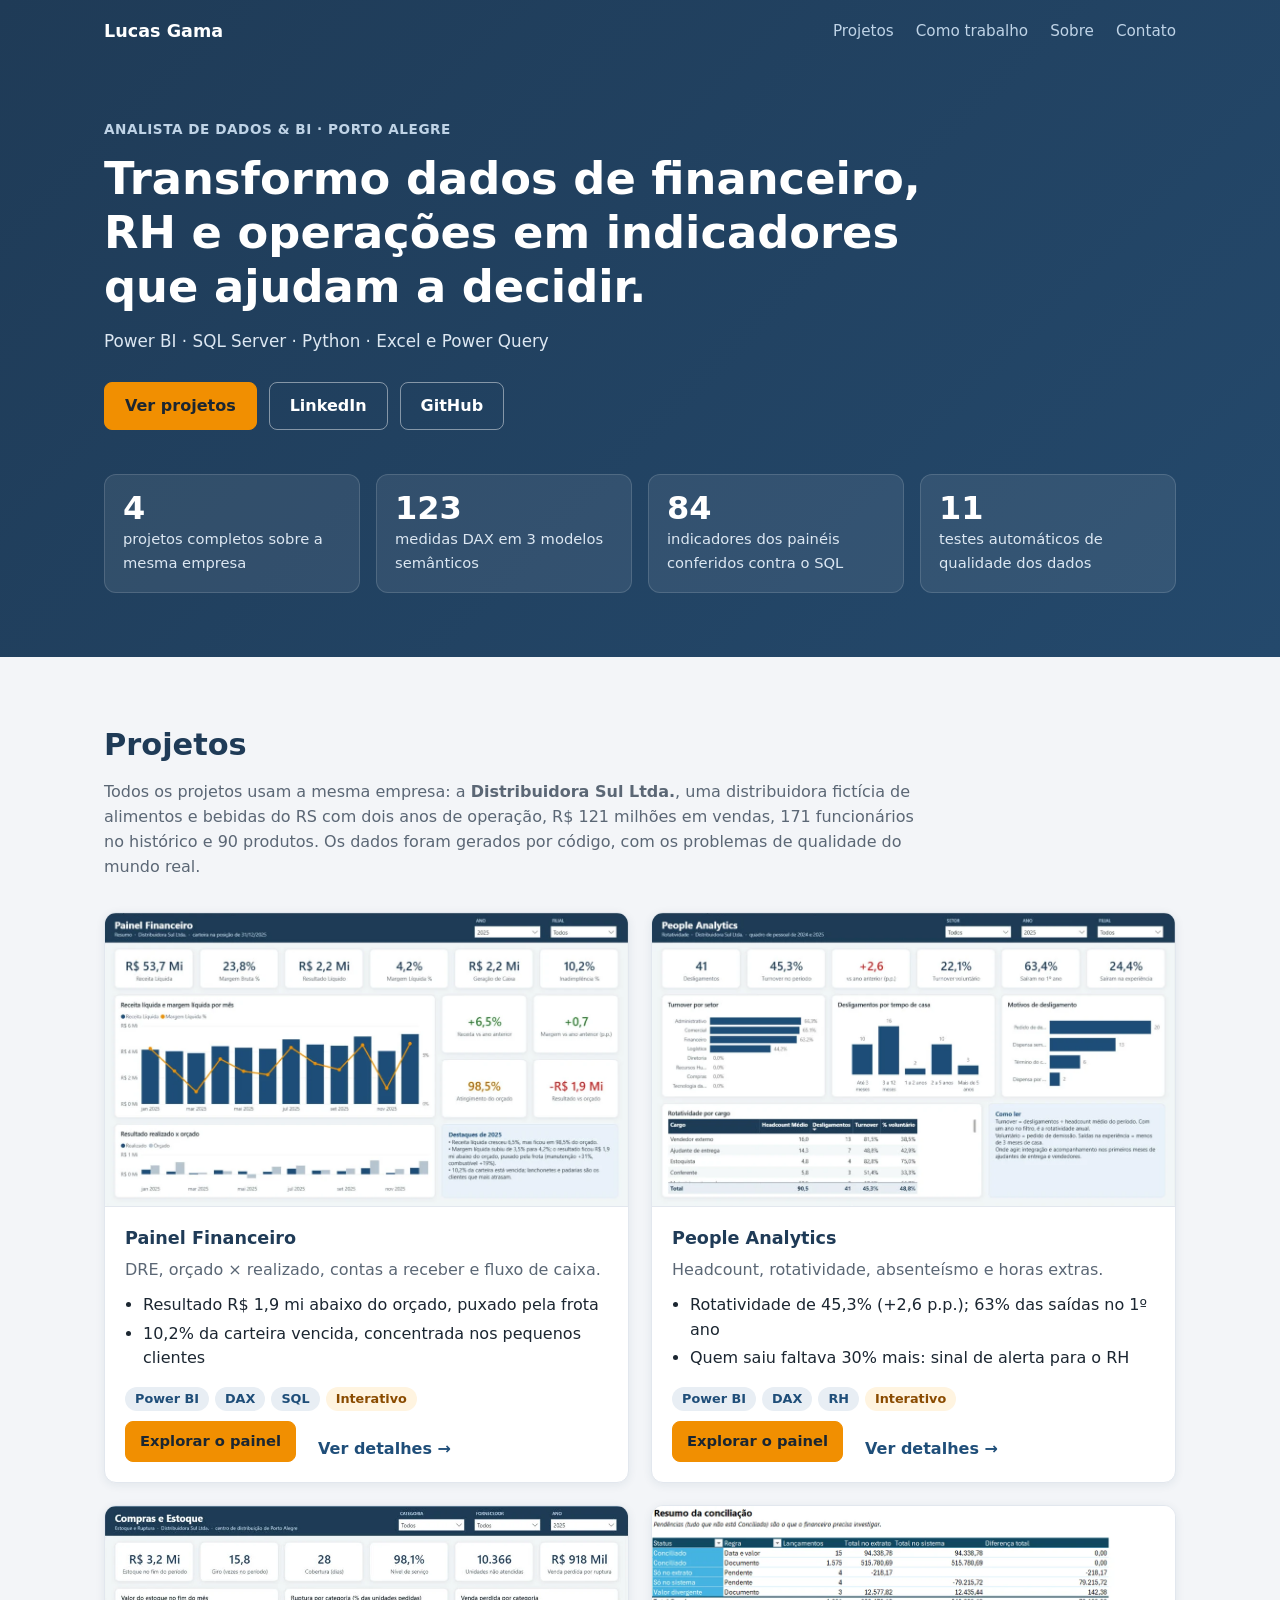
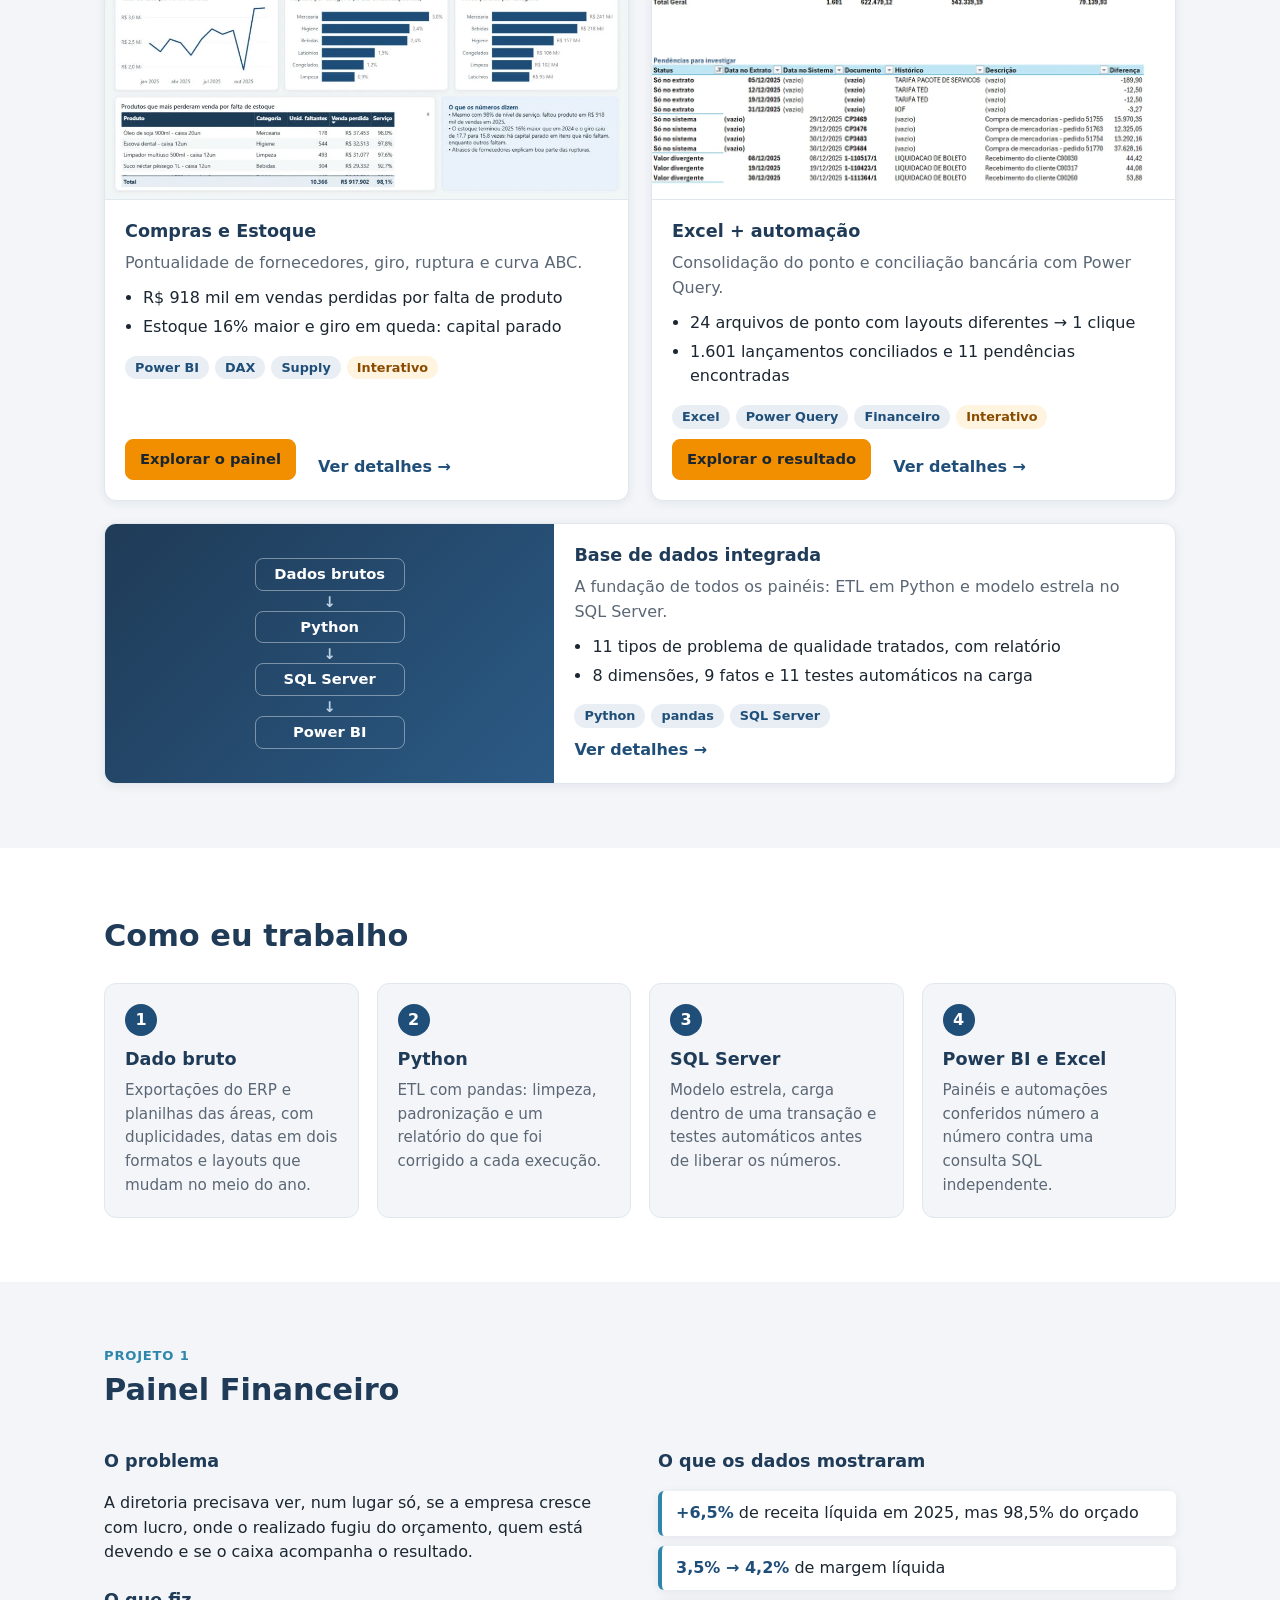
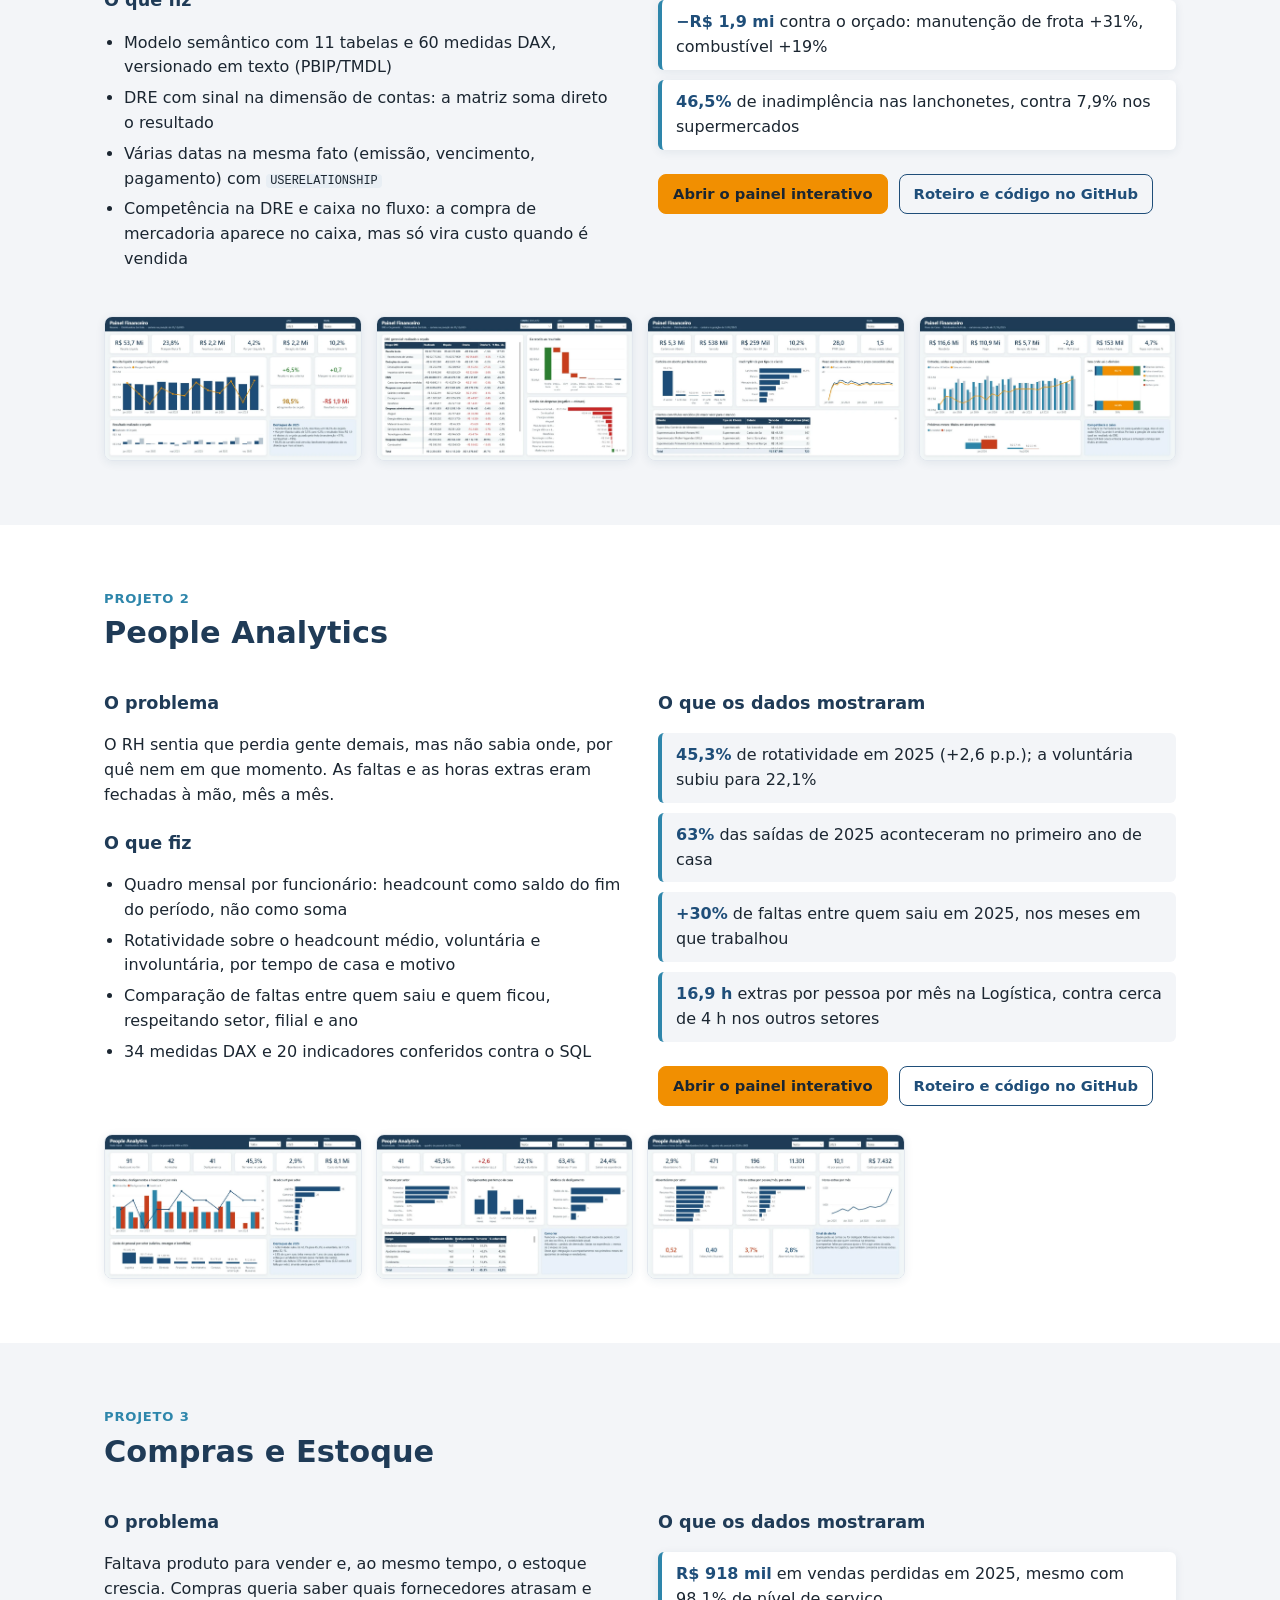
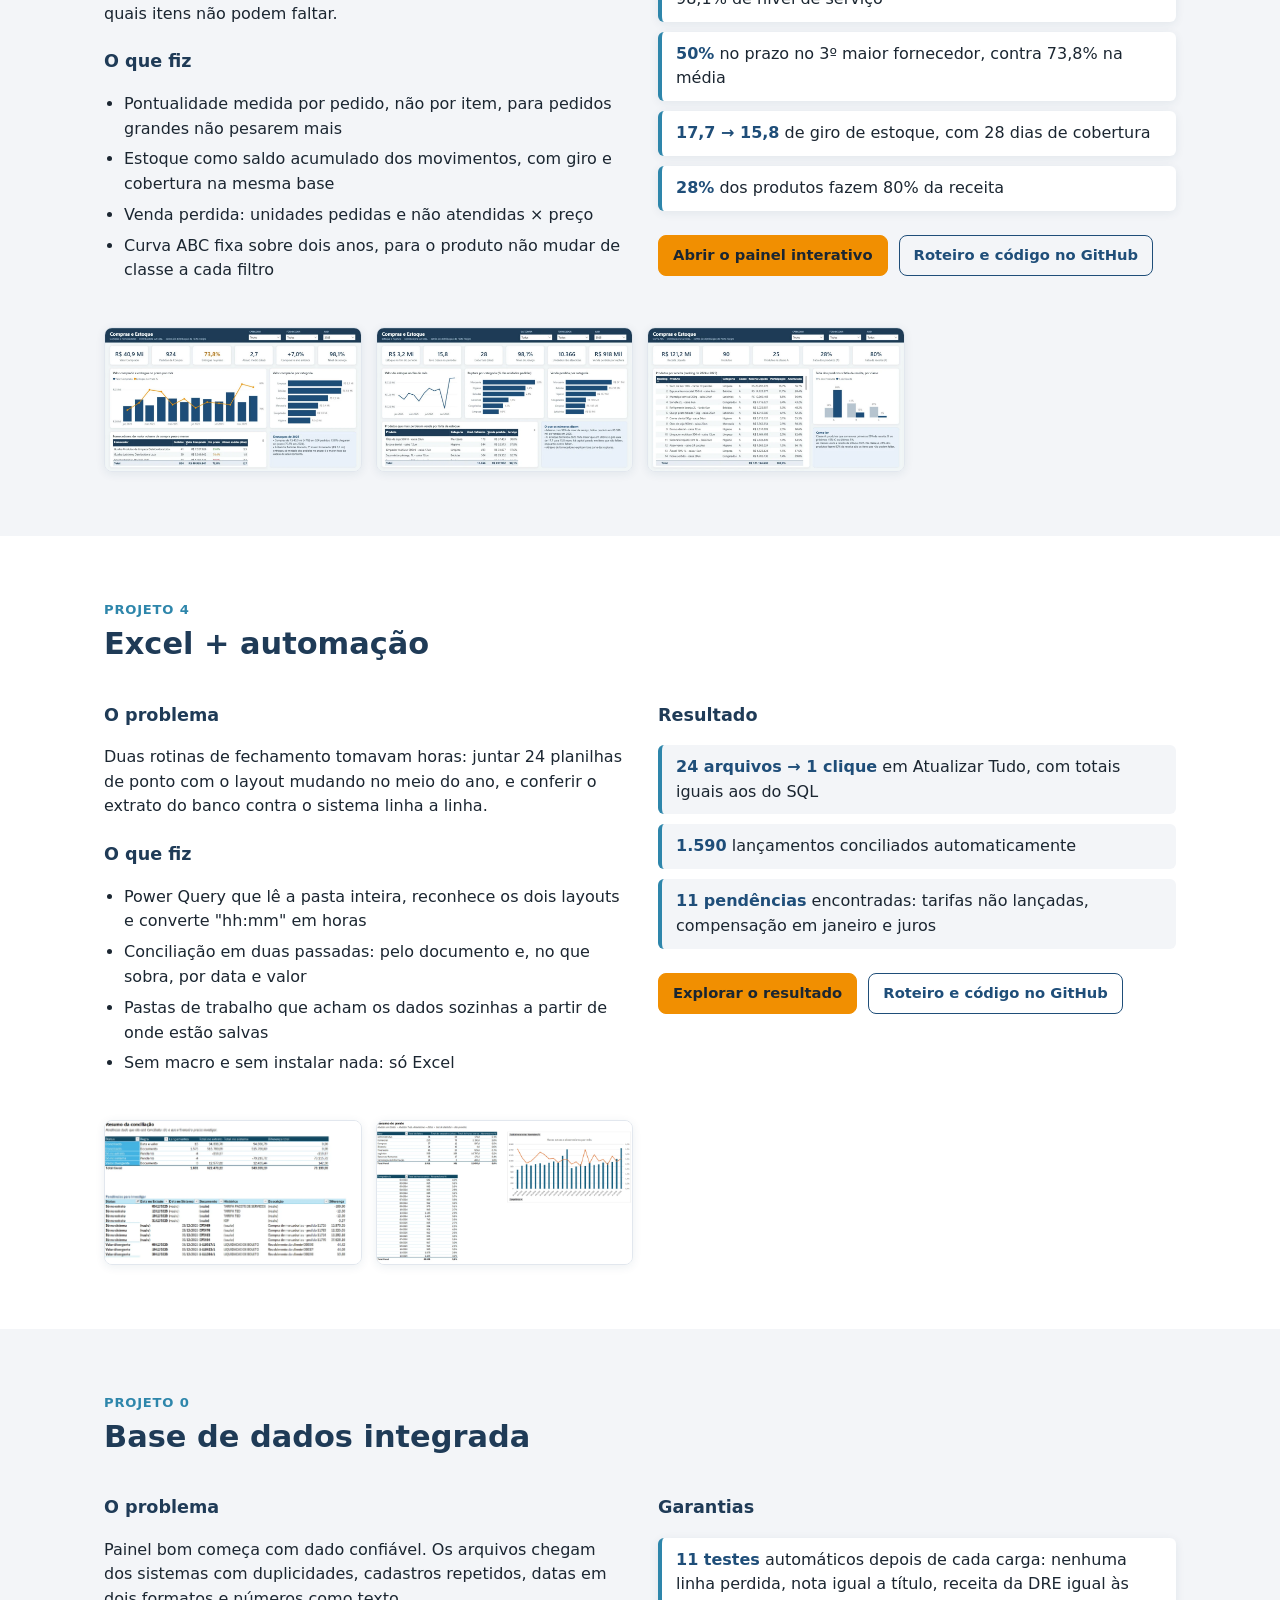
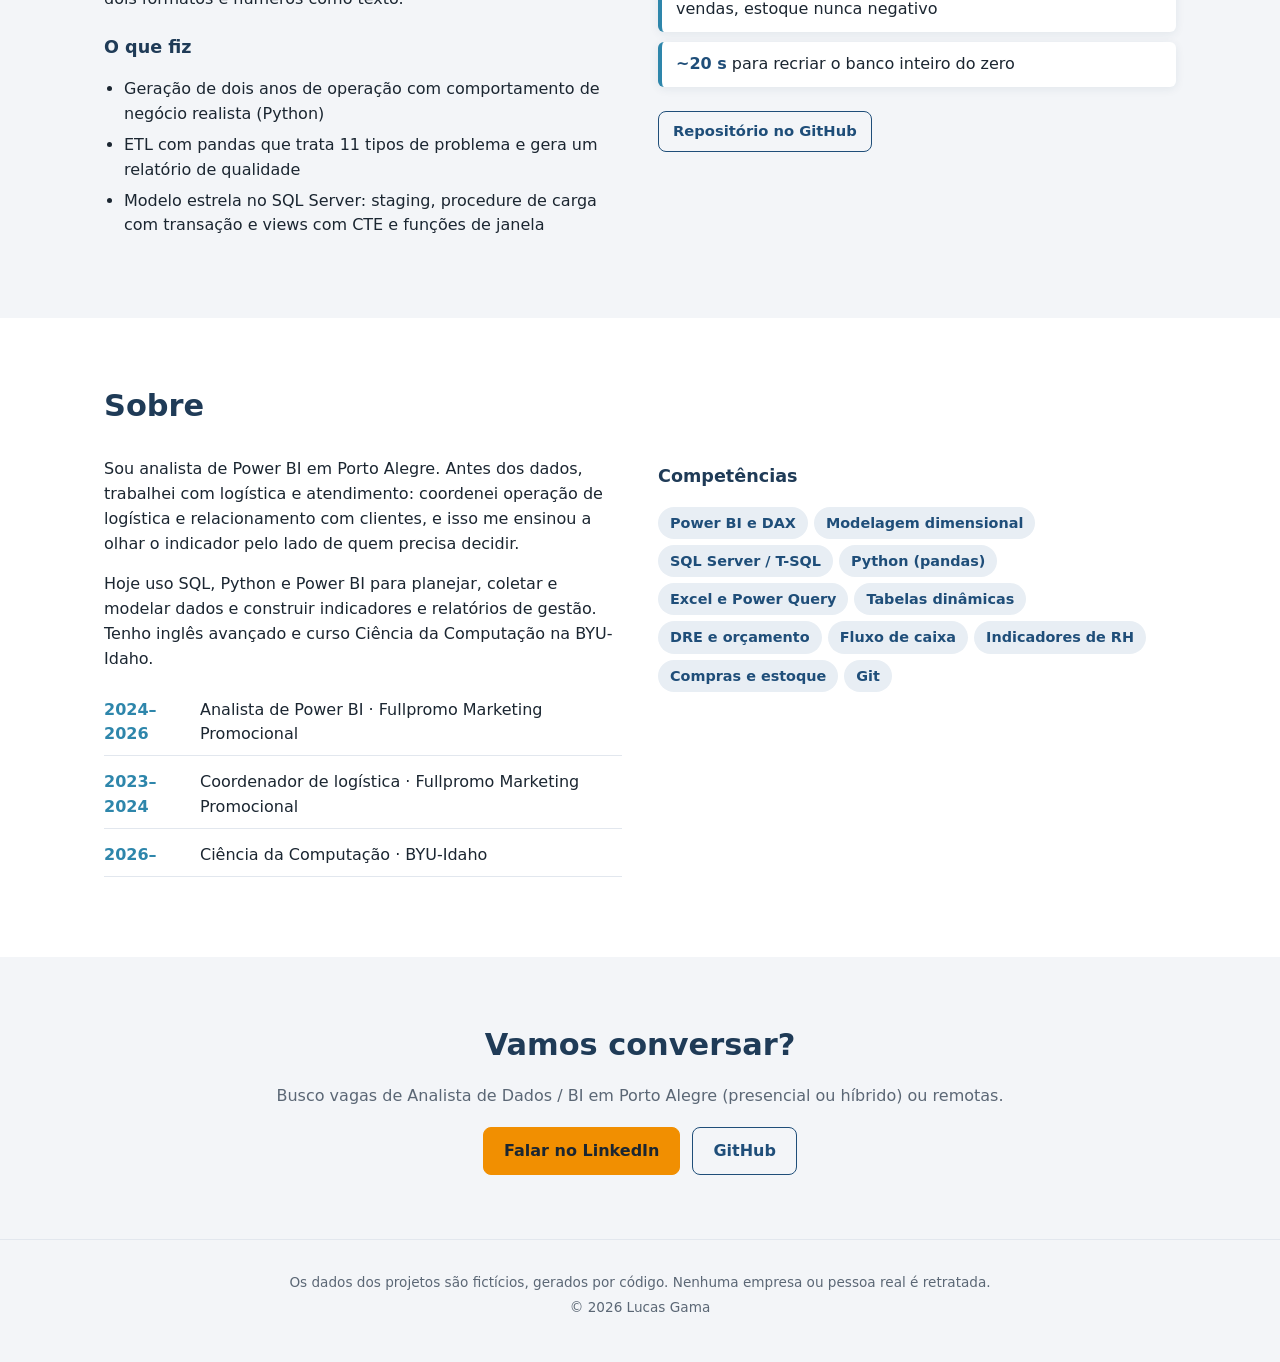
==== index.html @ 435f6c7c "Versões web interativas dos quatro projetos Páginas financeiro.html, rh.html, compras.html e excel.h" ====
<!doctype html>
<html lang="pt-BR">
<head>
  <meta charset="utf-8">
  <meta name="viewport" content="width=device-width, initial-scale=1">
  <title>Lucas Gama · Analista de Dados & BI</title>
  <meta name="description" content="Portfólio de Lucas Gama, Analista de Dados & BI em Porto Alegre: painéis Power BI, SQL Server, Python e automações em Excel para financeiro, RH e operações.">
  <meta property="og:title" content="Lucas Gama · Analista de Dados & BI">
  <meta property="og:description" content="Painéis Power BI, SQL, Python e Excel para financeiro, RH e operações.">
  <meta property="og:type" content="website">
  <meta property="og:url" content="https://lucasgama.vercel.app/">
  <meta property="og:image" content="https://lucasgama.vercel.app/assets/og.jpg">
  <meta property="og:image:width" content="1200">
  <meta property="og:image:height" content="627">
  <meta name="twitter:card" content="summary_large_image">
  <link rel="icon" href="assets/favicon.svg" type="image/svg+xml">
  <link rel="stylesheet" href="assets/style.css">
</head>
<body>

<header class="topo">
  <nav class="nav">
    <a class="marca" href="#inicio">Lucas Gama</a>
    <div class="links">
      <a href="#projetos">Projetos</a>
      <a href="#como-trabalho">Como trabalho</a>
      <a href="#sobre">Sobre</a>
      <a href="#contato">Contato</a>
    </div>
  </nav>

  <section class="hero" id="inicio">
    <p class="cargo">Analista de Dados & BI · Porto Alegre</p>
    <h1>Transformo dados de financeiro, RH e operações em indicadores que ajudam a decidir.</h1>
    <p class="ferramentas">Power BI · SQL Server · Python · Excel e Power Query</p>
    <div class="botoes">
      <a class="botao primario" href="#projetos">Ver projetos</a>
      <a class="botao" href="https://www.linkedin.com/in/lucasvianagama" target="_blank" rel="noopener">LinkedIn</a>
      <a class="botao" href="https://github.com/Lvgama94" target="_blank" rel="noopener">GitHub</a>
    </div>
    <ul class="numeros">
      <li><strong>4</strong><span>projetos completos sobre a mesma empresa</span></li>
      <li><strong>123</strong><span>medidas DAX em 3 modelos semânticos</span></li>
      <li><strong>84</strong><span>indicadores dos painéis conferidos contra o SQL</span></li>
      <li><strong>11</strong><span>testes automáticos de qualidade dos dados</span></li>
    </ul>
  </section>
</header>

<main>

  <section class="secao" id="projetos">
    <h2>Projetos</h2>
    <p class="intro">Todos os projetos usam a mesma empresa: a <strong>Distribuidora Sul Ltda.</strong>, uma distribuidora fictícia de alimentos e bebidas do RS com dois anos de operação, R$ 121 milhões em vendas, 171 funcionários no histórico e 90 produtos. Os dados foram gerados por código, com os problemas de qualidade do mundo real.</p>

    <div class="cartoes">
      <article class="cartao">
        <img src="assets/img/financeiro_resumo.webp" alt="Painel Financeiro: resumo" loading="lazy">
        <div class="corpo">
          <h3>Painel Financeiro</h3>
          <p>DRE, orçado × realizado, contas a receber e fluxo de caixa.</p>
          <ul>
            <li>Resultado R$ 1,9 mi abaixo do orçado, puxado pela frota</li>
            <li>10,2% da carteira vencida, concentrada nos pequenos clientes</li>
          </ul>
          <p class="tags"><span>Power BI</span><span>DAX</span><span>SQL</span><span class="destaque">Interativo</span></p>
          <div class="acoes-cartao">
            <a class="botao primario pequeno" href="financeiro.html">Explorar o painel</a>
            <a class="mais" href="#financeiro">Ver detalhes →</a>
          </div>
        </div>
      </article>

      <article class="cartao">
        <img src="assets/img/rh_rotatividade.webp" alt="Painel People Analytics: rotatividade" loading="lazy">
        <div class="corpo">
          <h3>People Analytics</h3>
          <p>Headcount, rotatividade, absenteísmo e horas extras.</p>
          <ul>
            <li>Rotatividade de 45,3% (+2,6 p.p.); 63% das saídas no 1º ano</li>
            <li>Quem saiu faltava 30% mais: sinal de alerta para o RH</li>
          </ul>
          <p class="tags"><span>Power BI</span><span>DAX</span><span>RH</span><span class="destaque">Interativo</span></p>
          <div class="acoes-cartao">
            <a class="botao primario pequeno" href="rh.html">Explorar o painel</a>
            <a class="mais" href="#people-analytics">Ver detalhes →</a>
          </div>
        </div>
      </article>

      <article class="cartao">
        <img src="assets/img/compras_estoque_ruptura.webp" alt="Painel Compras e Estoque: estoque e ruptura" loading="lazy">
        <div class="corpo">
          <h3>Compras e Estoque</h3>
          <p>Pontualidade de fornecedores, giro, ruptura e curva ABC.</p>
          <ul>
            <li>R$ 918 mil em vendas perdidas por falta de produto</li>
            <li>Estoque 16% maior e giro em queda: capital parado</li>
          </ul>
          <p class="tags"><span>Power BI</span><span>DAX</span><span>Supply</span><span class="destaque">Interativo</span></p>
          <div class="acoes-cartao">
            <a class="botao primario pequeno" href="compras.html">Explorar o painel</a>
            <a class="mais" href="#compras-estoque">Ver detalhes →</a>
          </div>
        </div>
      </article>

      <article class="cartao">
        <img src="assets/img/excel_conciliacao_bancaria.webp" alt="Conciliação bancária no Excel" loading="lazy">
        <div class="corpo">
          <h3>Excel + automação</h3>
          <p>Consolidação do ponto e conciliação bancária com Power Query.</p>
          <ul>
            <li>24 arquivos de ponto com layouts diferentes → 1 clique</li>
            <li>1.601 lançamentos conciliados e 11 pendências encontradas</li>
          </ul>
          <p class="tags"><span>Excel</span><span>Power Query</span><span>Financeiro</span><span class="destaque">Interativo</span></p>
          <div class="acoes-cartao">
            <a class="botao primario pequeno" href="excel.html">Explorar o resultado</a>
            <a class="mais" href="#excel">Ver detalhes →</a>
          </div>
        </div>
      </article>

      <article class="cartao cartao-base">
        <div class="fluxo-mini" aria-hidden="true">
          <span>Dados brutos</span><span>Python</span><span>SQL Server</span><span>Power BI</span>
        </div>
        <div class="corpo">
          <h3>Base de dados integrada</h3>
          <p>A fundação de todos os painéis: ETL em Python e modelo estrela no SQL Server.</p>
          <ul>
            <li>11 tipos de problema de qualidade tratados, com relatório</li>
            <li>8 dimensões, 9 fatos e 11 testes automáticos na carga</li>
          </ul>
          <p class="tags"><span>Python</span><span>pandas</span><span>SQL Server</span></p>
          <a class="mais" href="#base-de-dados">Ver detalhes →</a>
        </div>
      </article>
    </div>
  </section>

  <section class="secao alt" id="como-trabalho">
    <h2>Como eu trabalho</h2>
    <ol class="fluxo">
      <li><span class="passo">1</span><h3>Dado bruto</h3><p>Exportações do ERP e planilhas das áreas, com duplicidades, datas em dois formatos e layouts que mudam no meio do ano.</p></li>
      <li><span class="passo">2</span><h3>Python</h3><p>ETL com pandas: limpeza, padronização e um relatório do que foi corrigido a cada execução.</p></li>
      <li><span class="passo">3</span><h3>SQL Server</h3><p>Modelo estrela, carga dentro de uma transação e testes automáticos antes de liberar os números.</p></li>
      <li><span class="passo">4</span><h3>Power BI e Excel</h3><p>Painéis e automações conferidos número a número contra uma consulta SQL independente.</p></li>
    </ol>
  </section>

  <!-- ------------------------------------------------------------ Detalhes -->
  <section class="secao detalhe" id="financeiro">
    <p class="rotulo">Projeto 1</p>
    <h2>Painel Financeiro</h2>
    <div class="colunas">
      <div>
        <h3>O problema</h3>
        <p>A diretoria precisava ver, num lugar só, se a empresa cresce com lucro, onde o realizado fugiu do orçamento, quem está devendo e se o caixa acompanha o resultado.</p>
        <h3>O que fiz</h3>
        <ul>
          <li>Modelo semântico com 11 tabelas e 60 medidas DAX, versionado em texto (PBIP/TMDL)</li>
          <li>DRE com sinal na dimensão de contas: a matriz soma direto o resultado</li>
          <li>Várias datas na mesma fato (emissão, vencimento, pagamento) com <code>USERELATIONSHIP</code></li>
          <li>Competência na DRE e caixa no fluxo: a compra de mercadoria aparece no caixa, mas só vira custo quando é vendida</li>
        </ul>
      </div>
      <div>
        <h3>O que os dados mostraram</h3>
        <ul class="destaques">
          <li><strong>+6,5%</strong> de receita líquida em 2025, mas 98,5% do orçado</li>
          <li><strong>3,5% → 4,2%</strong> de margem líquida</li>
          <li><strong>−R$ 1,9 mi</strong> contra o orçado: manutenção de frota +31%, combustível +19%</li>
          <li><strong>46,5%</strong> de inadimplência nas lanchonetes, contra 7,9% nos supermercados</li>
        </ul>
        <a class="botao primario pequeno" href="financeiro.html">Abrir o painel interativo</a>
        <a class="botao pequeno" href="https://github.com/Lvgama94/distribuidora-sul/blob/main/docs/painel_financeiro.md" target="_blank" rel="noopener">Roteiro e código no GitHub</a>
      </div>
    </div>
    <div class="galeria">
      <img src="assets/img/financeiro_resumo.webp" alt="Resumo" loading="lazy">
      <img src="assets/img/financeiro_dre.webp" alt="DRE e Orçamento" loading="lazy">
      <img src="assets/img/financeiro_receber.webp" alt="Contas a Receber" loading="lazy">
      <img src="assets/img/financeiro_caixa.webp" alt="Fluxo de Caixa" loading="lazy">
    </div>
  </section>

  <section class="secao detalhe alt" id="people-analytics">
    <p class="rotulo">Projeto 2</p>
    <h2>People Analytics</h2>
    <div class="colunas">
      <div>
        <h3>O problema</h3>
        <p>O RH sentia que perdia gente demais, mas não sabia onde, por quê nem em que momento. As faltas e as horas extras eram fechadas à mão, mês a mês.</p>
        <h3>O que fiz</h3>
        <ul>
          <li>Quadro mensal por funcionário: headcount como saldo do fim do período, não como soma</li>
          <li>Rotatividade sobre o headcount médio, voluntária e involuntária, por tempo de casa e motivo</li>
          <li>Comparação de faltas entre quem saiu e quem ficou, respeitando setor, filial e ano</li>
          <li>34 medidas DAX e 20 indicadores conferidos contra o SQL</li>
        </ul>
      </div>
      <div>
        <h3>O que os dados mostraram</h3>
        <ul class="destaques">
          <li><strong>45,3%</strong> de rotatividade em 2025 (+2,6 p.p.); a voluntária subiu para 22,1%</li>
          <li><strong>63%</strong> das saídas de 2025 aconteceram no primeiro ano de casa</li>
          <li><strong>+30%</strong> de faltas entre quem saiu em 2025, nos meses em que trabalhou</li>
          <li><strong>16,9 h</strong> extras por pessoa por mês na Logística, contra cerca de 4 h nos outros setores</li>
        </ul>
        <a class="botao primario pequeno" href="rh.html">Abrir o painel interativo</a>
        <a class="botao pequeno" href="https://github.com/Lvgama94/distribuidora-sul/blob/main/docs/painel_people_analytics.md" target="_blank" rel="noopener">Roteiro e código no GitHub</a>
      </div>
    </div>
    <div class="galeria">
      <img src="assets/img/rh_visao_geral.webp" alt="Visão Geral" loading="lazy">
      <img src="assets/img/rh_rotatividade.webp" alt="Rotatividade" loading="lazy">
      <img src="assets/img/rh_absenteismo.webp" alt="Absenteísmo e Horas Extras" loading="lazy">
    </div>
  </section>

  <section class="secao detalhe" id="compras-estoque">
    <p class="rotulo">Projeto 3</p>
    <h2>Compras e Estoque</h2>
    <div class="colunas">
      <div>
        <h3>O problema</h3>
        <p>Faltava produto para vender e, ao mesmo tempo, o estoque crescia. Compras queria saber quais fornecedores atrasam e quais itens não podem faltar.</p>
        <h3>O que fiz</h3>
        <ul>
          <li>Pontualidade medida por pedido, não por item, para pedidos grandes não pesarem mais</li>
          <li>Estoque como saldo acumulado dos movimentos, com giro e cobertura na mesma base</li>
          <li>Venda perdida: unidades pedidas e não atendidas × preço</li>
          <li>Curva ABC fixa sobre dois anos, para o produto não mudar de classe a cada filtro</li>
        </ul>
      </div>
      <div>
        <h3>O que os dados mostraram</h3>
        <ul class="destaques">
          <li><strong>R$ 918 mil</strong> em vendas perdidas em 2025, mesmo com 98,1% de nível de serviço</li>
          <li><strong>50%</strong> no prazo no 3º maior fornecedor, contra 73,8% na média</li>
          <li><strong>17,7 → 15,8</strong> de giro de estoque, com 28 dias de cobertura</li>
          <li><strong>28%</strong> dos produtos fazem 80% da receita</li>
        </ul>
        <a class="botao primario pequeno" href="compras.html">Abrir o painel interativo</a>
        <a class="botao pequeno" href="https://github.com/Lvgama94/distribuidora-sul/blob/main/docs/painel_compras_estoque.md" target="_blank" rel="noopener">Roteiro e código no GitHub</a>
      </div>
    </div>
    <div class="galeria">
      <img src="assets/img/compras_fornecedores.webp" alt="Compras e Fornecedores" loading="lazy">
      <img src="assets/img/compras_estoque_ruptura.webp" alt="Estoque e Ruptura" loading="lazy">
      <img src="assets/img/compras_curva_abc.webp" alt="Curva ABC" loading="lazy">
    </div>
  </section>

  <section class="secao detalhe alt" id="excel">
    <p class="rotulo">Projeto 4</p>
    <h2>Excel + automação</h2>
    <div class="colunas">
      <div>
        <h3>O problema</h3>
        <p>Duas rotinas de fechamento tomavam horas: juntar 24 planilhas de ponto com o layout mudando no meio do ano, e conferir o extrato do banco contra o sistema linha a linha.</p>
        <h3>O que fiz</h3>
        <ul>
          <li>Power Query que lê a pasta inteira, reconhece os dois layouts e converte "hh:mm" em horas</li>
          <li>Conciliação em duas passadas: pelo documento e, no que sobra, por data e valor</li>
          <li>Pastas de trabalho que acham os dados sozinhas a partir de onde estão salvas</li>
          <li>Sem macro e sem instalar nada: só Excel</li>
        </ul>
      </div>
      <div>
        <h3>Resultado</h3>
        <ul class="destaques">
          <li><strong>24 arquivos → 1 clique</strong> em Atualizar Tudo, com totais iguais aos do SQL</li>
          <li><strong>1.590</strong> lançamentos conciliados automaticamente</li>
          <li><strong>11 pendências</strong> encontradas: tarifas não lançadas, compensação em janeiro e juros</li>
        </ul>
        <a class="botao primario pequeno" href="excel.html">Explorar o resultado</a>
        <a class="botao pequeno" href="https://github.com/Lvgama94/distribuidora-sul/blob/main/docs/excel_automacao.md" target="_blank" rel="noopener">Roteiro e código no GitHub</a>
      </div>
    </div>
    <div class="galeria">
      <img src="assets/img/excel_conciliacao_bancaria.webp" alt="Conciliação bancária" loading="lazy">
      <img src="assets/img/excel_consolidacao_ponto.webp" alt="Consolidação do ponto" loading="lazy">
    </div>
  </section>

  <section class="secao detalhe" id="base-de-dados">
    <p class="rotulo">Projeto 0</p>
    <h2>Base de dados integrada</h2>
    <div class="colunas">
      <div>
        <h3>O problema</h3>
        <p>Painel bom começa com dado confiável. Os arquivos chegam dos sistemas com duplicidades, cadastros repetidos, datas em dois formatos e números como texto.</p>
        <h3>O que fiz</h3>
        <ul>
          <li>Geração de dois anos de operação com comportamento de negócio realista (Python)</li>
          <li>ETL com pandas que trata 11 tipos de problema e gera um relatório de qualidade</li>
          <li>Modelo estrela no SQL Server: staging, procedure de carga com transação e views com CTE e funções de janela</li>
        </ul>
      </div>
      <div>
        <h3>Garantias</h3>
        <ul class="destaques">
          <li><strong>11 testes</strong> automáticos depois de cada carga: nenhuma linha perdida, nota igual a título, receita da DRE igual às vendas, estoque nunca negativo</li>
          <li><strong>~20 s</strong> para recriar o banco inteiro do zero</li>
        </ul>
        <a class="botao pequeno" href="https://github.com/Lvgama94/distribuidora-sul" target="_blank" rel="noopener">Repositório no GitHub</a>
      </div>
    </div>
  </section>

  <section class="secao alt" id="sobre">
    <h2>Sobre</h2>
    <div class="colunas">
      <div>
        <p>Sou analista de Power BI em Porto Alegre. Antes dos dados, trabalhei com logística e atendimento: coordenei operação de logística e relacionamento com clientes, e isso me ensinou a olhar o indicador pelo lado de quem precisa decidir.</p>
        <p>Hoje uso SQL, Python e Power BI para planejar, coletar e modelar dados e construir indicadores e relatórios de gestão. Tenho inglês avançado e curso Ciência da Computação na BYU-Idaho.</p>
        <ul class="linha-tempo">
          <li><span>2024–2026</span> Analista de Power BI · Fullpromo Marketing Promocional</li>
          <li><span>2023–2024</span> Coordenador de logística · Fullpromo Marketing Promocional</li>
          <li><span>2026–</span> Ciência da Computação · BYU-Idaho</li>
        </ul>
      </div>
      <div>
        <h3>Competências</h3>
        <p class="tags grandes">
          <span>Power BI e DAX</span><span>Modelagem dimensional</span><span>SQL Server / T-SQL</span>
          <span>Python (pandas)</span><span>Excel e Power Query</span><span>Tabelas dinâmicas</span>
          <span>DRE e orçamento</span><span>Fluxo de caixa</span><span>Indicadores de RH</span>
          <span>Compras e estoque</span><span>Git</span>
        </p>
      </div>
    </div>
  </section>

  <section class="secao contato" id="contato">
    <h2>Vamos conversar?</h2>
    <p>Busco vagas de Analista de Dados / BI em Porto Alegre (presencial ou híbrido) ou remotas.</p>
    <div class="botoes">
      <a class="botao primario" href="https://www.linkedin.com/in/lucasvianagama" target="_blank" rel="noopener">Falar no LinkedIn</a>
      <a class="botao" href="https://github.com/Lvgama94" target="_blank" rel="noopener">GitHub</a>
    </div>
  </section>
</main>

<footer class="rodape">
  <p>Os dados dos projetos são fictícios, gerados por código. Nenhuma empresa ou pessoa real é retratada.</p>
  <p>© 2026 Lucas Gama</p>
</footer>

<div class="lightbox" id="lightbox" hidden>
  <button class="fechar" type="button" aria-label="Fechar">×</button>
  <img alt="">
  <p class="legenda"></p>
</div>

<script src="assets/site.js"></script>
</body>
</html>
---- assets/style.css ----
:root {
  --marinho: #1F3B57;
  --azul: #1F4E79;
  --azul-claro: #2E86AB;
  --laranja: #F18F01;
  --fundo: #F3F5F8;
  --cartao: #FFFFFF;
  --texto: #1B2631;
  --texto-suave: #5B6775;
  --borda: #E2E7EE;
  --raio: 12px;
  --sombra: 0 2px 10px rgba(31, 59, 87, 0.08);
  --largura: 1120px;
}

* { box-sizing: border-box; }

html { scroll-behavior: smooth; }

body {
  margin: 0;
  font-family: "Segoe UI", system-ui, -apple-system, Roboto, "Helvetica Neue", Arial, sans-serif;
  color: var(--texto);
  background: var(--fundo);
  line-height: 1.55;
}

a { color: var(--azul); }
img { max-width: 100%; display: block; }
code { background: #E8EEF4; padding: 0 4px; border-radius: 4px; font-size: 0.92em; }

/* ------------------------------------------------------------ topo */
.topo {
  background: linear-gradient(135deg, var(--marinho) 0%, #24496C 100%);
  color: #FFFFFF;
}

.nav {
  max-width: var(--largura);
  margin: 0 auto;
  padding: 18px 24px;
  display: flex;
  justify-content: space-between;
  align-items: center;
  gap: 16px;
}

.marca { color: #FFFFFF; font-weight: 700; font-size: 1.1rem; text-decoration: none; }
.links { display: flex; gap: 22px; flex-wrap: wrap; }
.links a { color: #BFD3E6; text-decoration: none; font-size: 0.95rem; }
.links a:hover { color: #FFFFFF; }

.hero {
  max-width: var(--largura);
  margin: 0 auto;
  padding: 56px 24px 64px;
}

.cargo { color: #BFD3E6; font-weight: 600; letter-spacing: 0.04em; text-transform: uppercase; font-size: 0.85rem; margin: 0; }
.hero h1 { font-size: clamp(1.8rem, 4vw, 2.8rem); line-height: 1.2; margin: 12px 0 14px; max-width: 820px; }
.ferramentas { color: #DCE7F2; font-size: 1.05rem; margin: 0 0 28px; }

.botoes { display: flex; gap: 12px; flex-wrap: wrap; }
.botao {
  display: inline-block;
  padding: 11px 20px;
  border-radius: 8px;
  border: 1px solid rgba(255, 255, 255, 0.45);
  color: #FFFFFF;
  text-decoration: none;
  font-weight: 600;
}
.botao:hover { background: rgba(255, 255, 255, 0.1); }
.botao.primario { background: var(--laranja); border-color: var(--laranja); color: #1B2631; }
.botao.primario:hover { background: #FFA31F; }
.botao.pequeno {
  margin-top: 8px;
  padding: 8px 14px;
  font-size: 0.92rem;
  color: var(--azul);
  border-color: var(--azul);
}
.botao.pequeno:hover { background: #E8EEF4; }
.botao.primario.pequeno { color: #1B2631; border-color: var(--laranja); margin-right: 6px; }
.botao.primario.pequeno:hover { background: #FFA31F; }

.numeros {
  list-style: none;
  padding: 0;
  margin: 44px 0 0;
  display: grid;
  grid-template-columns: repeat(4, 1fr);
  gap: 16px;
}
.numeros li {
  background: rgba(255, 255, 255, 0.08);
  border: 1px solid rgba(255, 255, 255, 0.14);
  border-radius: var(--raio);
  padding: 16px 18px;
}
.numeros strong { display: block; font-size: 2rem; line-height: 1.1; }
.numeros span { color: #DCE7F2; font-size: 0.92rem; }

/* ------------------------------------------------------------ seções */
.secao { max-width: var(--largura); margin: 0 auto; padding: 64px 24px; }
.secao.alt { max-width: none; background: #FFFFFF; }
.secao.alt > * { max-width: calc(var(--largura) - 48px); margin-left: auto; margin-right: auto; }
.secao h2 { font-size: 1.9rem; margin: 0 0 12px; color: var(--marinho); }
.secao h3 { color: var(--marinho); margin: 22px 0 8px; font-size: 1.1rem; }
.intro { color: var(--texto-suave); max-width: 820px; margin: 0 0 32px; }
.rotulo { color: var(--azul-claro); font-weight: 700; text-transform: uppercase; font-size: 0.82rem; letter-spacing: 0.06em; margin: 0; }

/* ------------------------------------------------------------ cartões */
.cartoes {
  display: grid;
  grid-template-columns: repeat(2, 1fr);
  gap: 22px;
}
.cartao {
  background: var(--cartao);
  border: 1px solid var(--borda);
  border-radius: var(--raio);
  box-shadow: var(--sombra);
  overflow: hidden;
  display: flex;
  flex-direction: column;
}
.cartao img { aspect-ratio: 16 / 9; object-fit: cover; object-position: top left; border-bottom: 1px solid var(--borda); }
.cartao .corpo { padding: 18px 20px 20px; display: flex; flex-direction: column; flex: 1; }
.cartao h3 { margin: 0 0 6px; }
.cartao p { margin: 0 0 10px; color: var(--texto-suave); }
.cartao ul { margin: 0 0 12px; padding-left: 18px; }
.cartao li { margin-bottom: 4px; }
.mais { margin-top: auto; font-weight: 600; text-decoration: none; }
.acoes-cartao { margin-top: auto; display: flex; flex-wrap: wrap; align-items: center; gap: 8px 16px; }
.acoes-cartao .botao { margin-top: 0; }
.tags span.destaque { background: #FFF4E0; color: #8A4B00; }

.tags { display: flex; flex-wrap: wrap; gap: 6px; }
.tags span {
  background: #E8EEF4;
  color: var(--azul);
  border-radius: 999px;
  padding: 2px 10px;
  font-size: 0.8rem;
  font-weight: 600;
}
.tags.grandes span { font-size: 0.9rem; padding: 5px 12px; }

.cartao-base { grid-column: 1 / -1; flex-direction: row; }
.cartao-base .fluxo-mini {
  flex: 0 0 42%;
  padding: 28px 0;
  background: linear-gradient(135deg, var(--marinho), #2B5A85);
  display: flex;
  flex-direction: column;
  justify-content: center;
  align-items: center;
  gap: 20px;
}
.fluxo-mini span {
  position: relative;
  color: #FFFFFF;
  border: 1px solid rgba(255, 255, 255, 0.4);
  border-radius: 8px;
  padding: 4px 14px;
  font-weight: 600;
  font-size: 0.92rem;
  min-width: 150px;
  text-align: center;
}
.fluxo-mini span + span::before {
  content: "↓";
  position: absolute;
  top: -20px;
  left: 50%;
  transform: translateX(-50%);
  line-height: 20px;
  color: #BFD3E6;
}

/* ------------------------------------------------------------ como trabalho */
.fluxo {
  list-style: none;
  padding: 0;
  margin: 24px 0 0;
  display: grid;
  grid-template-columns: repeat(4, 1fr);
  gap: 18px;
}
.fluxo li {
  background: var(--fundo);
  border: 1px solid var(--borda);
  border-radius: var(--raio);
  padding: 20px;
  position: relative;
}
.fluxo h3 { margin: 10px 0 6px; }
.fluxo p { margin: 0; color: var(--texto-suave); font-size: 0.95rem; }
.passo {
  display: inline-flex;
  width: 32px;
  height: 32px;
  border-radius: 50%;
  background: var(--azul);
  color: #FFFFFF;
  align-items: center;
  justify-content: center;
  font-weight: 700;
}

/* ------------------------------------------------------------ detalhes */
.colunas { display: grid; grid-template-columns: 1fr 1fr; gap: 36px; }
.colunas ul { padding-left: 20px; }
.colunas li { margin-bottom: 6px; }
.destaques { list-style: none; padding: 0 !important; }
.destaques li {
  background: var(--cartao);
  border-left: 4px solid var(--azul-claro);
  border-radius: 6px;
  padding: 10px 14px;
  margin-bottom: 10px;
  box-shadow: var(--sombra);
}
.secao.alt .destaques li { background: var(--fundo); box-shadow: none; }
.destaques strong { color: var(--azul); }

.galeria {
  display: grid;
  grid-template-columns: repeat(auto-fill, minmax(240px, 1fr));
  gap: 14px;
  margin-top: 28px;
}
.galeria img {
  border-radius: 8px;
  border: 1px solid var(--borda);
  box-shadow: var(--sombra);
  cursor: zoom-in;
  aspect-ratio: 16 / 9;
  object-fit: cover;
  object-position: top left;
  transition: transform 0.15s ease;
}
.galeria img:hover { transform: translateY(-2px); }

/* ------------------------------------------------------------ sobre e contato */
.linha-tempo { list-style: none; padding: 0 !important; margin-top: 18px; }
.linha-tempo li { display: grid; grid-template-columns: 96px 1fr; padding: 8px 0; border-bottom: 1px solid var(--borda); }
.linha-tempo span { color: var(--azul-claro); font-weight: 700; }

.contato { text-align: center; }
.contato p { color: var(--texto-suave); }
.contato .botoes { justify-content: center; margin-top: 18px; }
.contato .botao { color: var(--azul); border-color: var(--azul); }
.contato .botao.primario { color: #1B2631; border-color: var(--laranja); }

.rodape { text-align: center; color: var(--texto-suave); font-size: 0.85rem; padding: 28px 24px 40px; border-top: 1px solid var(--borda); }
.rodape p { margin: 4px 0; }

/* ------------------------------------------------------------ lightbox */
.lightbox {
  position: fixed;
  inset: 0;
  background: rgba(15, 25, 38, 0.88);
  display: flex;
  flex-direction: column;
  align-items: center;
  justify-content: center;
  padding: 24px;
  z-index: 10;
}
.lightbox[hidden] { display: none; }
.lightbox img { max-height: 84vh; border-radius: 8px; box-shadow: 0 8px 30px rgba(0, 0, 0, 0.4); }
.lightbox .legenda { color: #DCE7F2; margin-top: 12px; }
.lightbox .fechar {
  position: absolute;
  top: 14px;
  right: 20px;
  background: none;
  border: none;
  color: #FFFFFF;
  font-size: 2.4rem;
  cursor: pointer;
  line-height: 1;
}

/* ------------------------------------------------------------ celular */
@media (max-width: 860px) {
  .numeros { grid-template-columns: repeat(2, 1fr); }
  .fluxo { grid-template-columns: 1fr 1fr; }
  .colunas { grid-template-columns: 1fr; gap: 8px; }
  .cartoes { grid-template-columns: 1fr; }
  .cartao-base { flex-direction: column; }
  .cartao-base .fluxo-mini { padding: 24px 0; }
}

@media (max-width: 560px) {
  .links { display: none; }
  .hero { padding: 32px 20px 44px; }
  .secao { padding: 44px 20px; }
  .numeros strong { font-size: 1.6rem; }
  .fluxo { grid-template-columns: 1fr; }
}
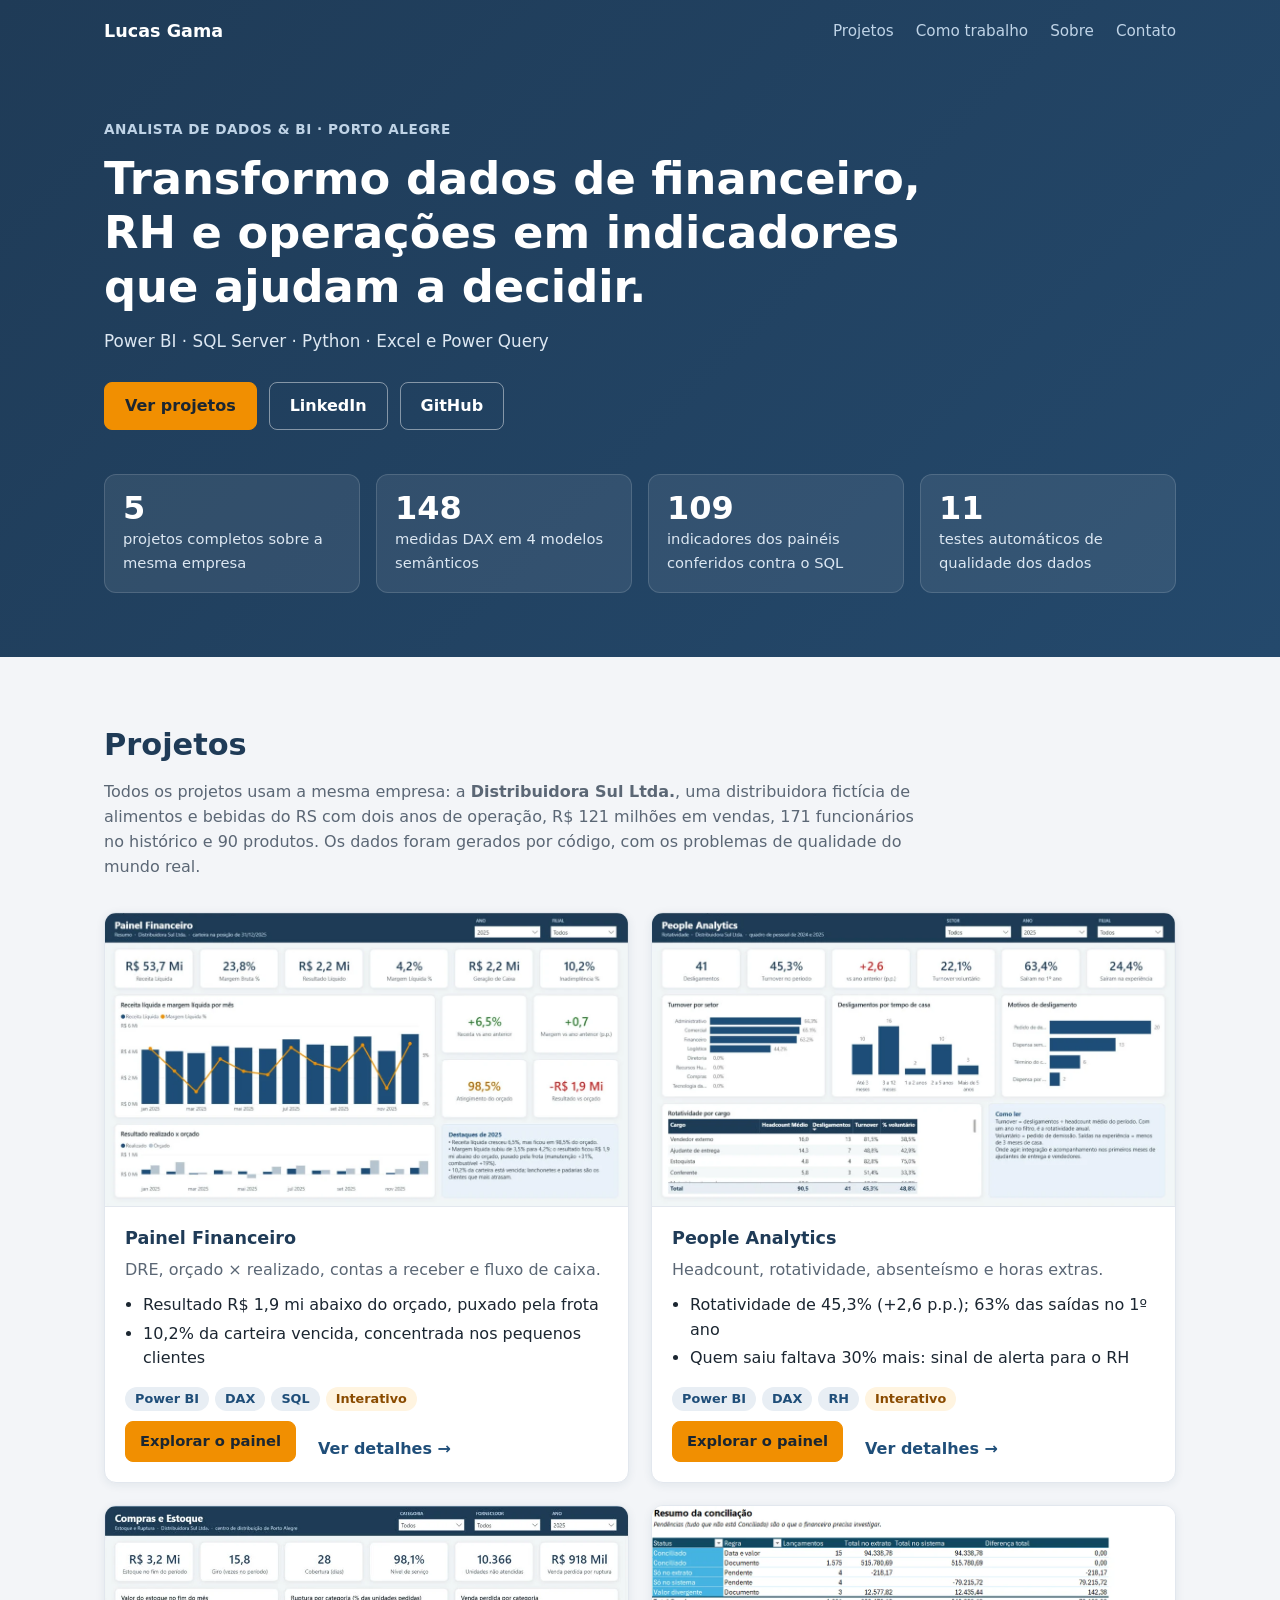
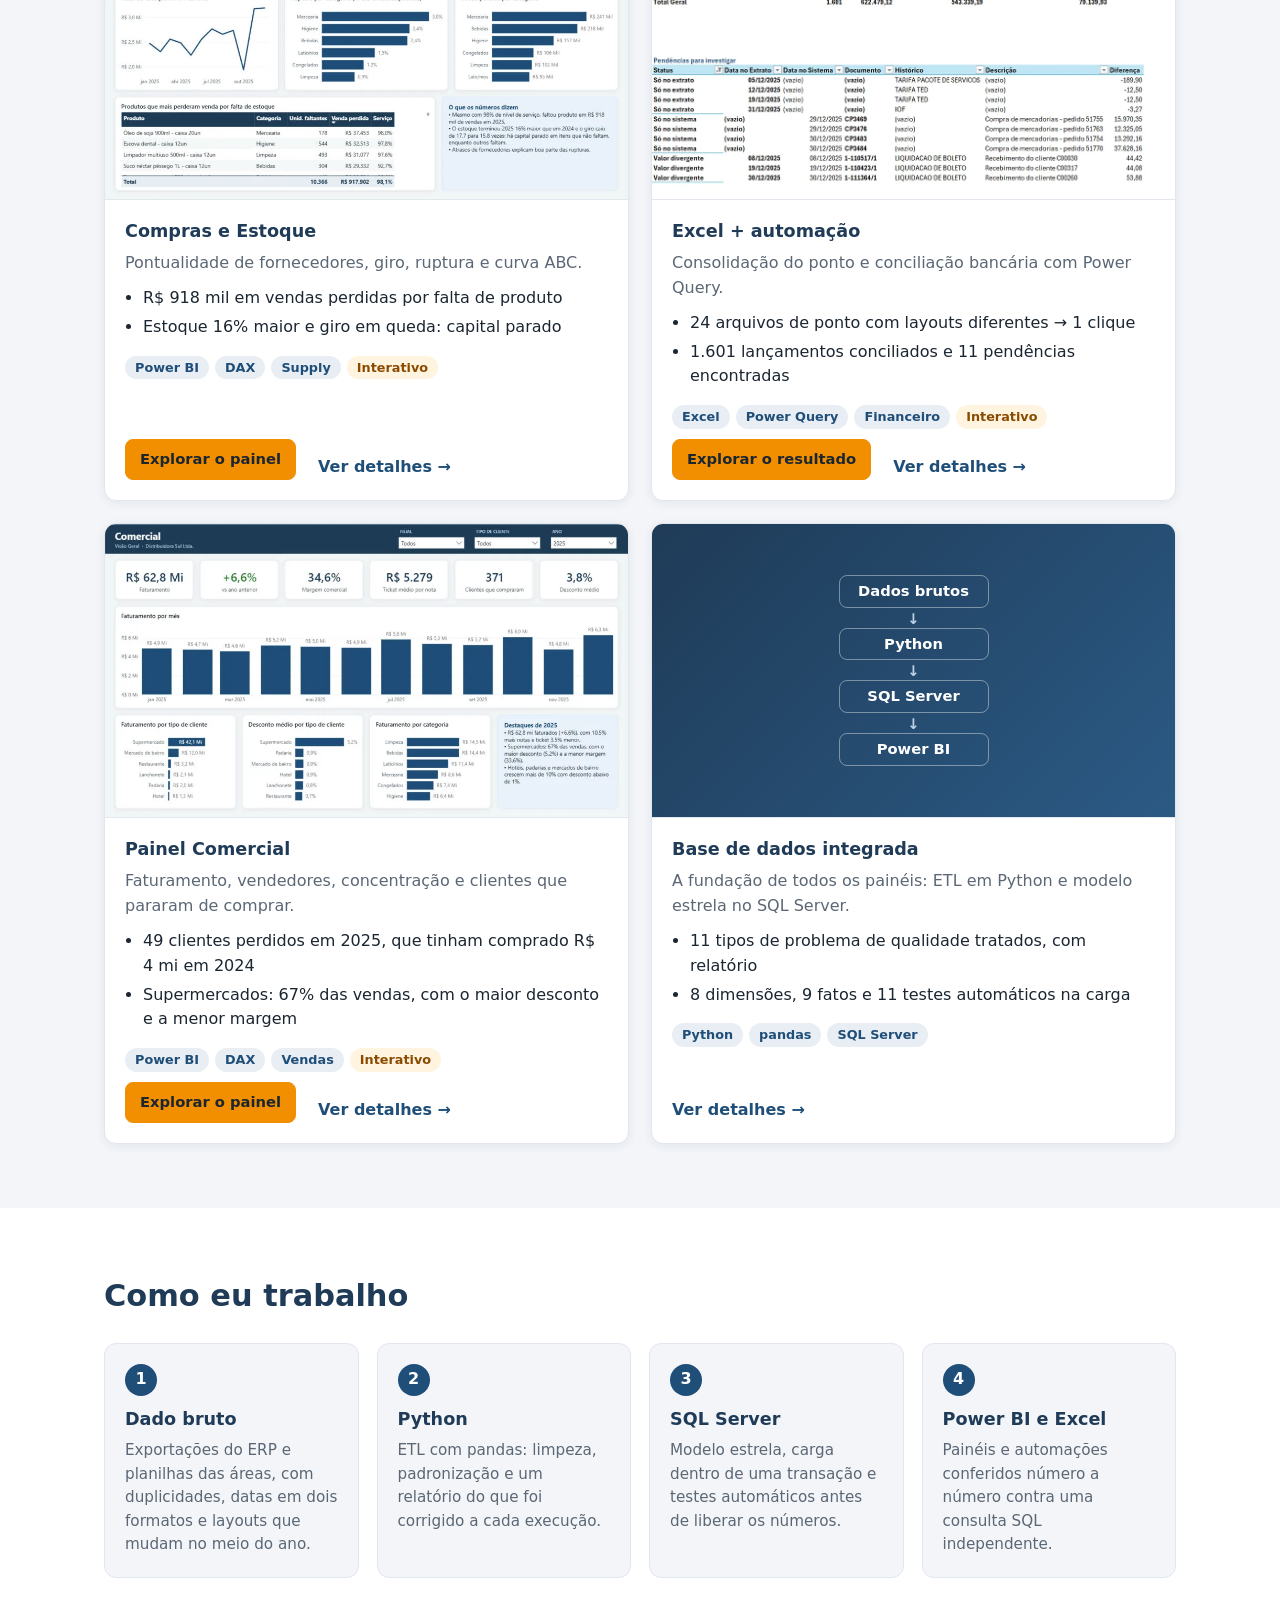
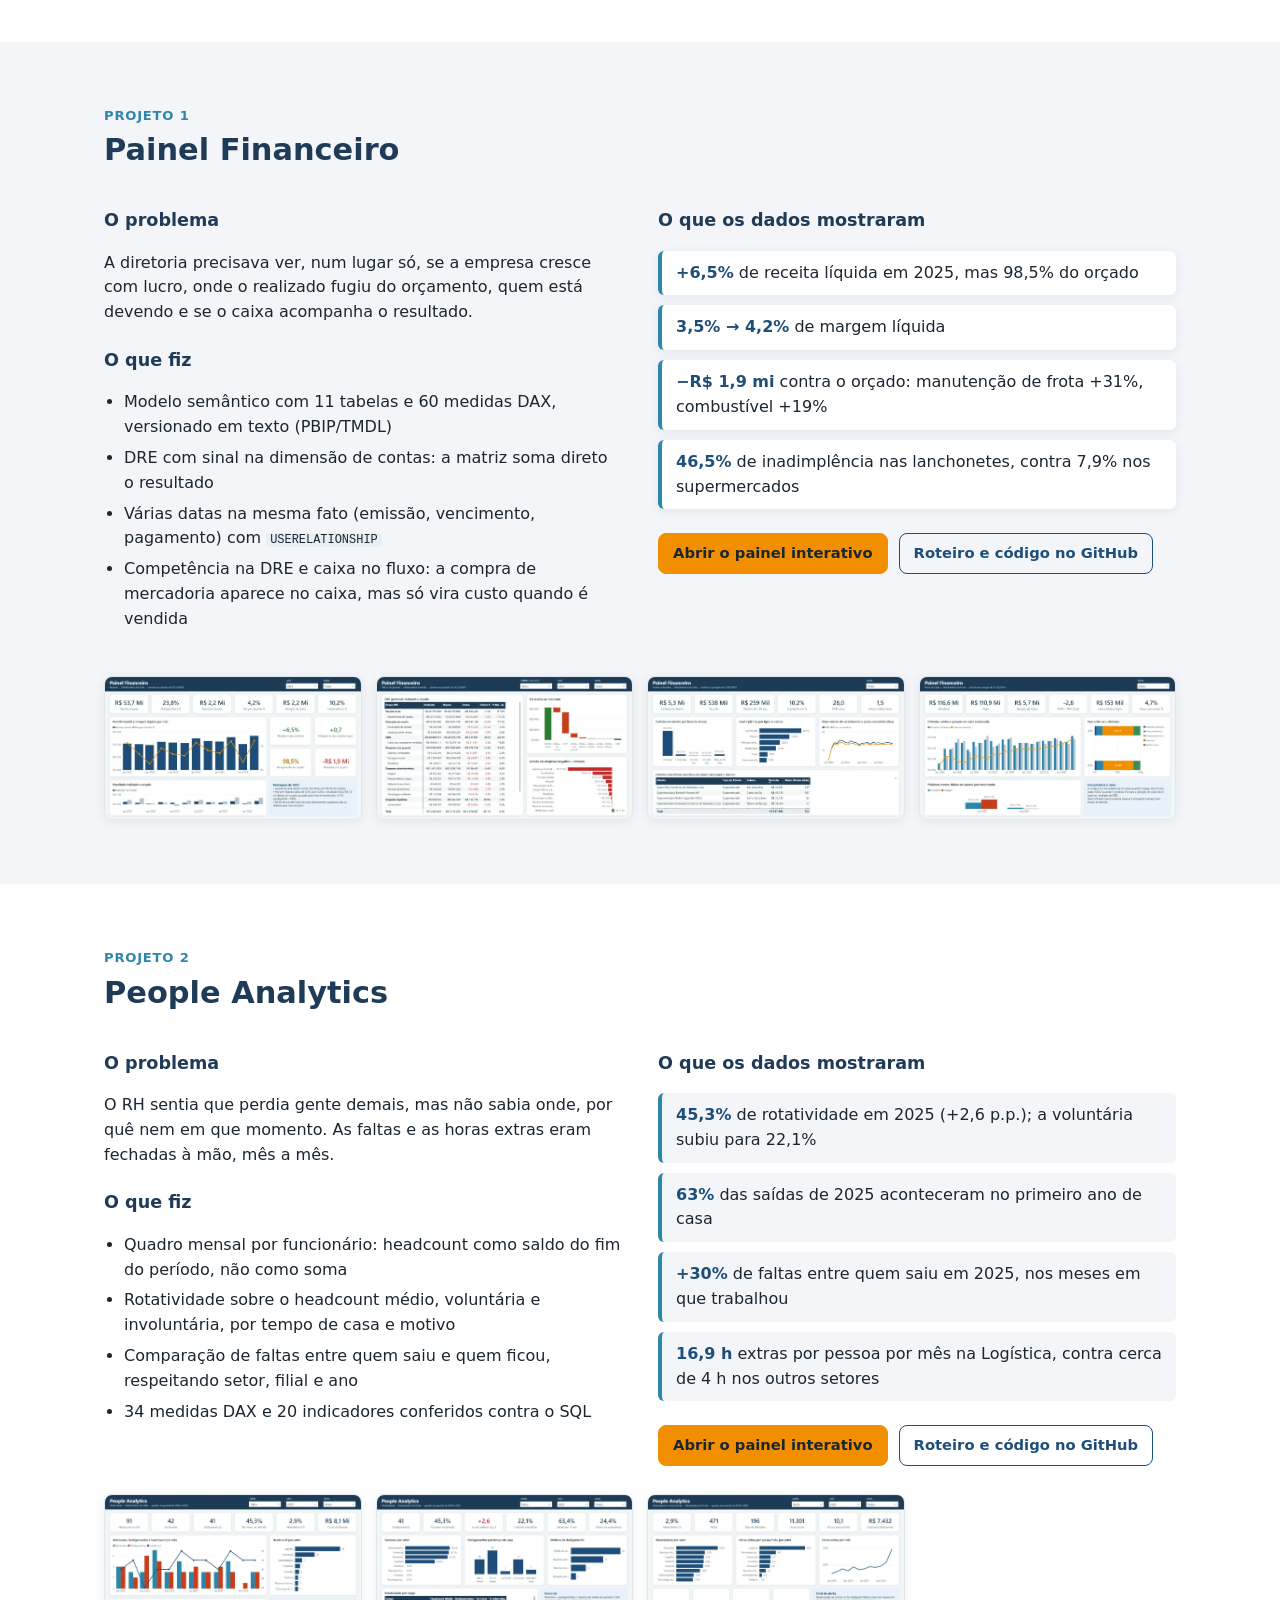
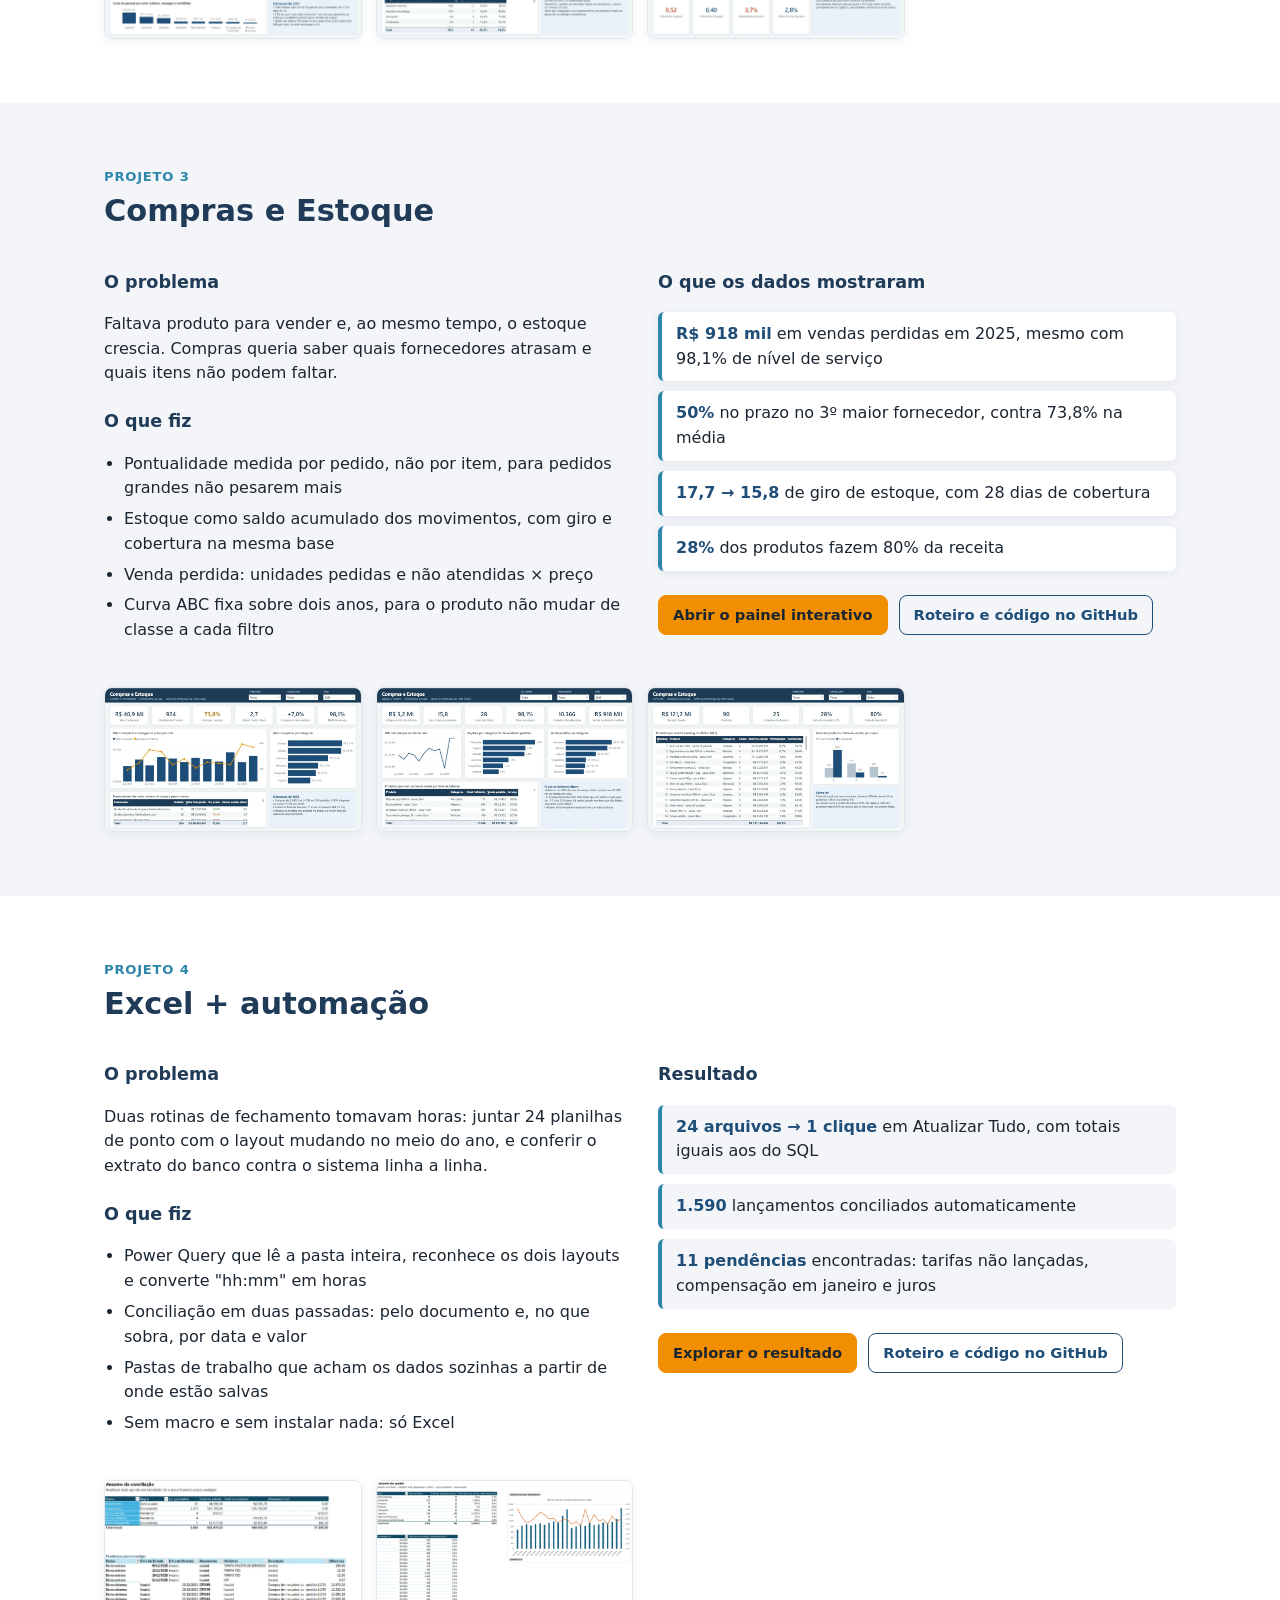
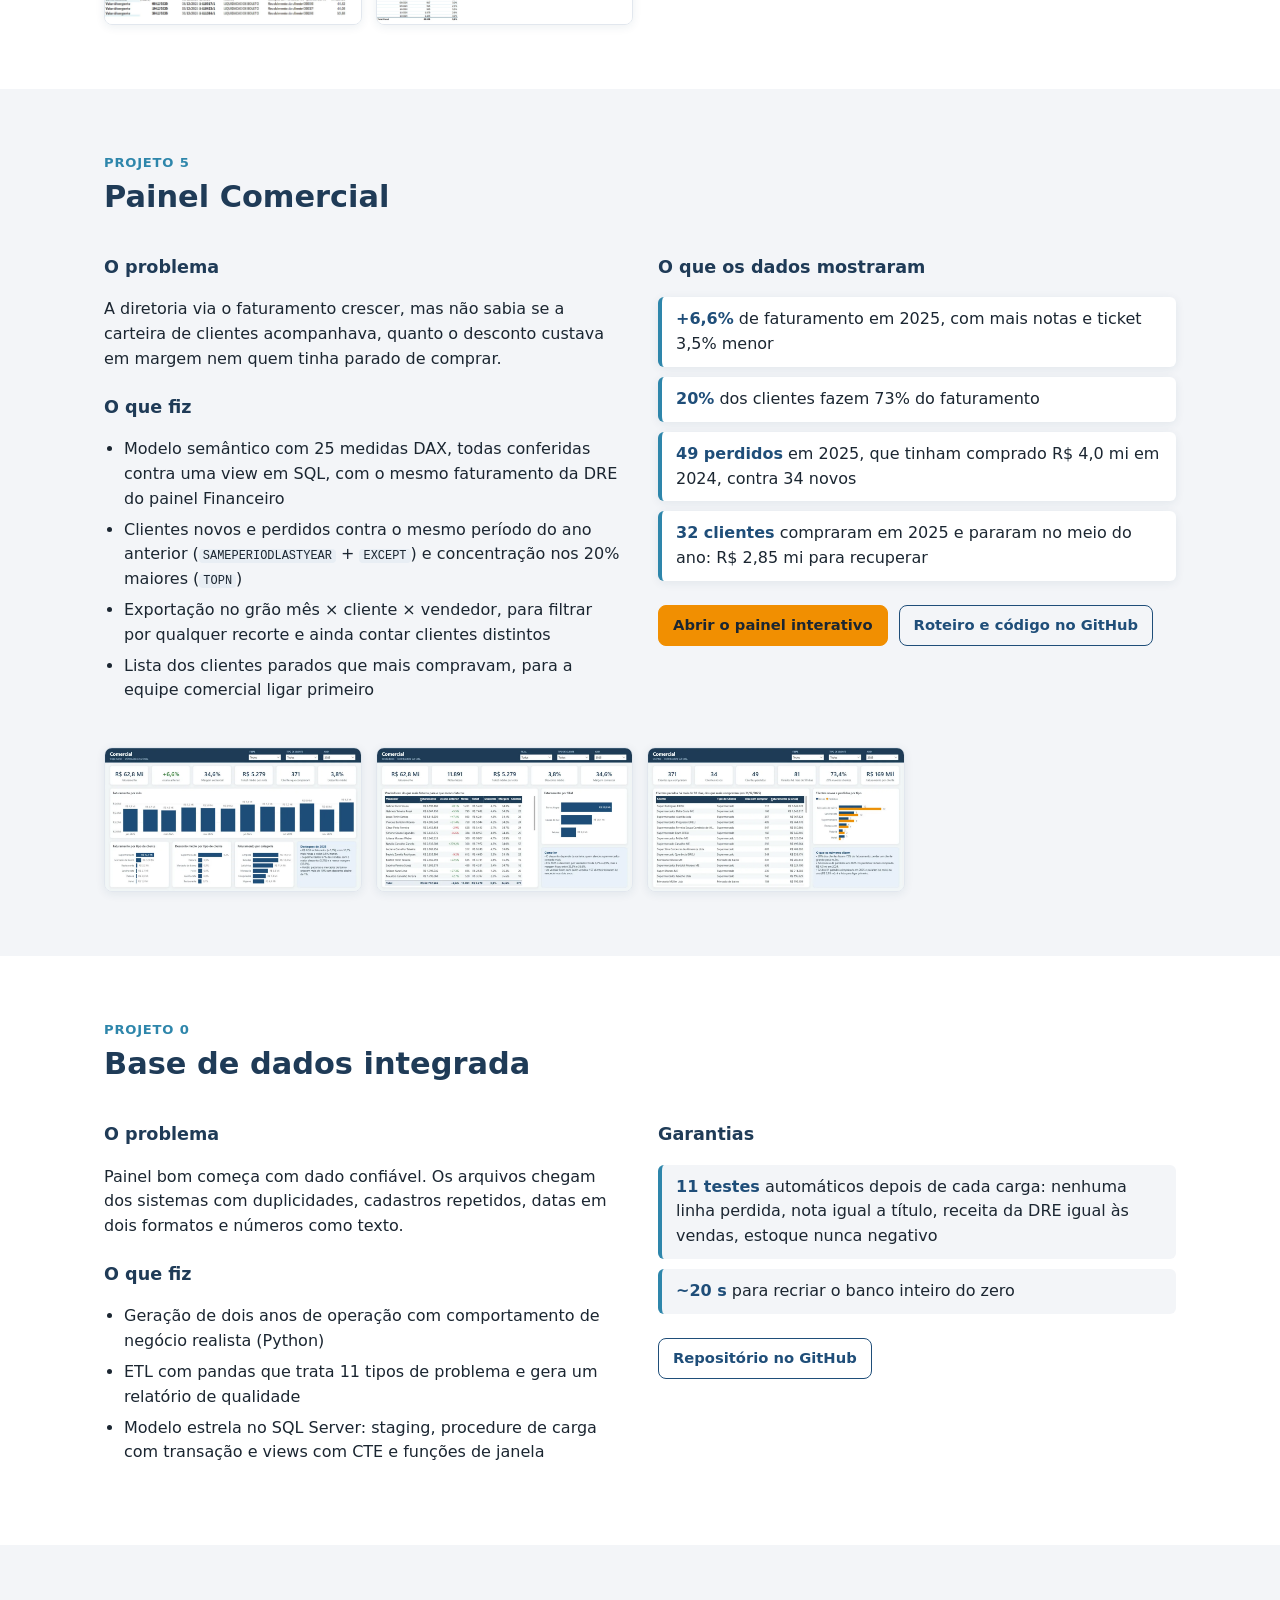
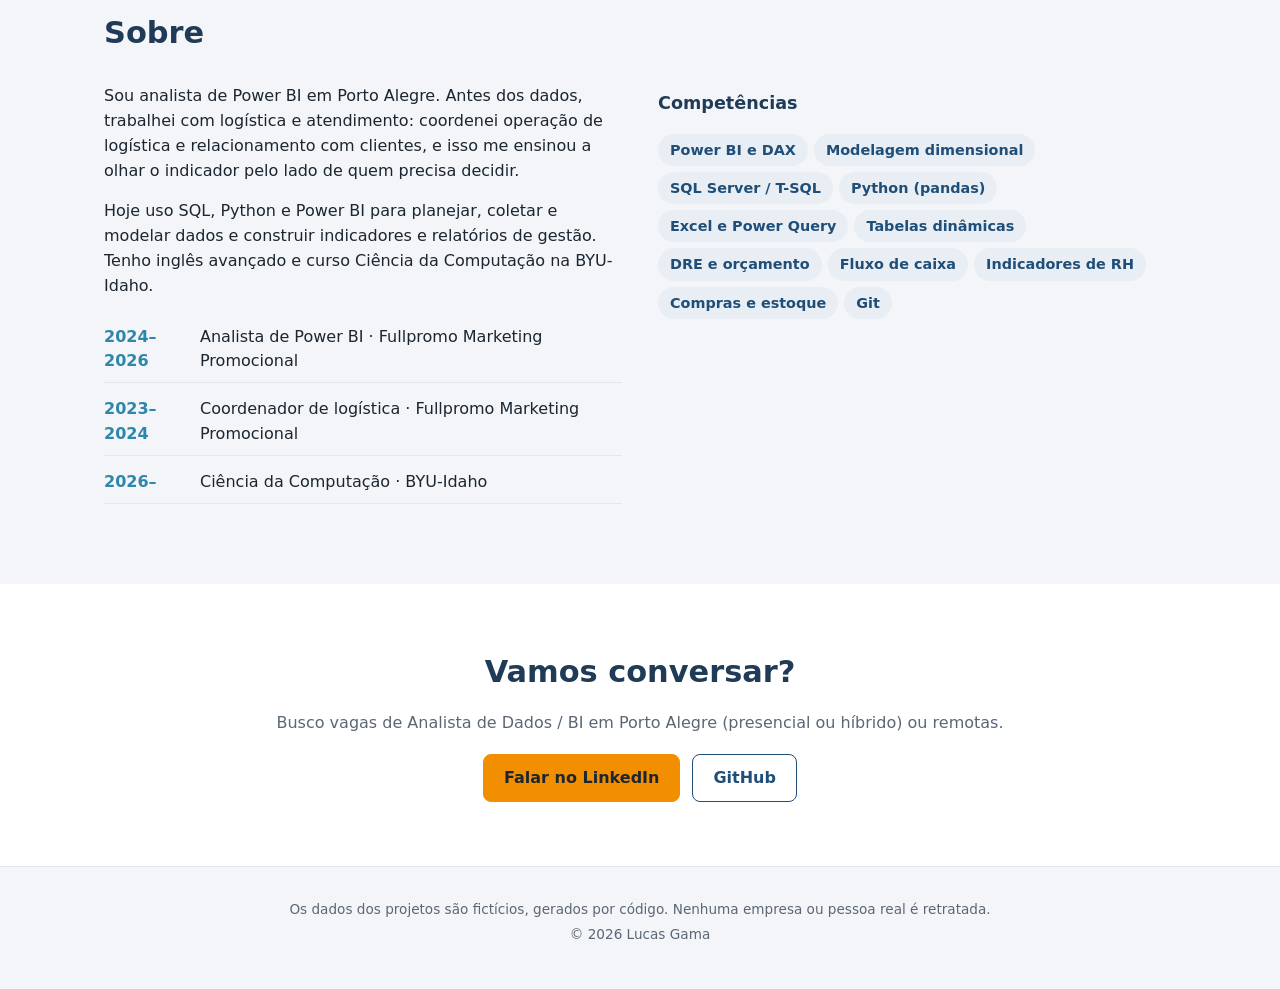
==== commit a255ac86: "Projeto 5: Painel Comercial na página inicial e versão web interativa comercial.html com três abas (" ====
--- a/index.html
+++ b/index.html
@@ -39,9 +39,9 @@
       <a class="botao" href="https://github.com/Lvgama94" target="_blank" rel="noopener">GitHub</a>
     </div>
     <ul class="numeros">
-      <li><strong>4</strong><span>projetos completos sobre a mesma empresa</span></li>
-      <li><strong>123</strong><span>medidas DAX em 3 modelos semânticos</span></li>
-      <li><strong>84</strong><span>indicadores dos painéis conferidos contra o SQL</span></li>
+      <li><strong>5</strong><span>projetos completos sobre a mesma empresa</span></li>
+      <li><strong>148</strong><span>medidas DAX em 4 modelos semânticos</span></li>
+      <li><strong>109</strong><span>indicadores dos painéis conferidos contra o SQL</span></li>
       <li><strong>11</strong><span>testes automáticos de qualidade dos dados</span></li>
     </ul>
   </section>
@@ -118,6 +118,23 @@
           <div class="acoes-cartao">
             <a class="botao primario pequeno" href="excel.html">Explorar o resultado</a>
             <a class="mais" href="#excel">Ver detalhes →</a>
+          </div>
+        </div>
+      </article>
+
+      <article class="cartao">
+        <img src="assets/img/comercial_visao_geral.webp" alt="Painel Comercial: visão geral" loading="lazy">
+        <div class="corpo">
+          <h3>Painel Comercial</h3>
+          <p>Faturamento, vendedores, concentração e clientes que pararam de comprar.</p>
+          <ul>
+            <li>49 clientes perdidos em 2025, que tinham comprado R$ 4 mi em 2024</li>
+            <li>Supermercados: 67% das vendas, com o maior desconto e a menor margem</li>
+          </ul>
+          <p class="tags"><span>Power BI</span><span>DAX</span><span>Vendas</span><span class="destaque">Interativo</span></p>
+          <div class="acoes-cartao">
+            <a class="botao primario pequeno" href="comercial.html">Explorar o painel</a>
+            <a class="mais" href="#comercial">Ver detalhes →</a>
           </div>
         </div>
       </article>
@@ -286,7 +303,41 @@
     </div>
   </section>
 
-  <section class="secao detalhe" id="base-de-dados">
+  <section class="secao detalhe" id="comercial">
+    <p class="rotulo">Projeto 5</p>
+    <h2>Painel Comercial</h2>
+    <div class="colunas">
+      <div>
+        <h3>O problema</h3>
+        <p>A diretoria via o faturamento crescer, mas não sabia se a carteira de clientes acompanhava, quanto o desconto custava em margem nem quem tinha parado de comprar.</p>
+        <h3>O que fiz</h3>
+        <ul>
+          <li>Modelo semântico com 25 medidas DAX, todas conferidas contra uma view em SQL, com o mesmo faturamento da DRE do painel Financeiro</li>
+          <li>Clientes novos e perdidos contra o mesmo período do ano anterior (<code>SAMEPERIODLASTYEAR</code> + <code>EXCEPT</code>) e concentração nos 20% maiores (<code>TOPN</code>)</li>
+          <li>Exportação no grão mês × cliente × vendedor, para filtrar por qualquer recorte e ainda contar clientes distintos</li>
+          <li>Lista dos clientes parados que mais compravam, para a equipe comercial ligar primeiro</li>
+        </ul>
+      </div>
+      <div>
+        <h3>O que os dados mostraram</h3>
+        <ul class="destaques">
+          <li><strong>+6,6%</strong> de faturamento em 2025, com mais notas e ticket 3,5% menor</li>
+          <li><strong>20%</strong> dos clientes fazem 73% do faturamento</li>
+          <li><strong>49 perdidos</strong> em 2025, que tinham comprado R$ 4,0 mi em 2024, contra 34 novos</li>
+          <li><strong>32 clientes</strong> compraram em 2025 e pararam no meio do ano: R$ 2,85 mi para recuperar</li>
+        </ul>
+        <a class="botao primario pequeno" href="comercial.html">Abrir o painel interativo</a>
+        <a class="botao pequeno" href="https://github.com/Lvgama94/distribuidora-sul/blob/main/docs/painel_comercial.md" target="_blank" rel="noopener">Roteiro e código no GitHub</a>
+      </div>
+    </div>
+    <div class="galeria">
+      <img src="assets/img/comercial_visao_geral.webp" alt="Visão Geral" loading="lazy">
+      <img src="assets/img/comercial_vendedores.webp" alt="Vendedores" loading="lazy">
+      <img src="assets/img/comercial_clientes.webp" alt="Clientes" loading="lazy">
+    </div>
+  </section>
+
+  <section class="secao detalhe alt" id="base-de-dados">
     <p class="rotulo">Projeto 0</p>
     <h2>Base de dados integrada</h2>
     <div class="colunas">
@@ -311,7 +362,7 @@
     </div>
   </section>
 
-  <section class="secao alt" id="sobre">
+  <section class="secao" id="sobre">
     <h2>Sobre</h2>
     <div class="colunas">
       <div>
@@ -335,7 +386,7 @@
     </div>
   </section>
 
-  <section class="secao contato" id="contato">
+  <section class="secao alt contato" id="contato">
     <h2>Vamos conversar?</h2>
     <p>Busco vagas de Analista de Dados / BI em Porto Alegre (presencial ou híbrido) ou remotas.</p>
     <div class="botoes">
--- a/assets/style.css
+++ b/assets/style.css
@@ -147,10 +147,12 @@
 }
 .tags.grandes span { font-size: 0.9rem; padding: 5px 12px; }
 
-.cartao-base { grid-column: 1 / -1; flex-direction: row; }
+/* Cartão sem captura de tela: um painel azul no lugar da imagem, na mesma proporção */
 .cartao-base .fluxo-mini {
-  flex: 0 0 42%;
-  padding: 28px 0;
+  aspect-ratio: 16 / 9;
+  min-height: 220px;
+  border-bottom: 1px solid var(--borda);
+  padding: 20px 0;
   background: linear-gradient(135deg, var(--marinho), #2B5A85);
   display: flex;
   flex-direction: column;
@@ -290,8 +292,6 @@
   .fluxo { grid-template-columns: 1fr 1fr; }
   .colunas { grid-template-columns: 1fr; gap: 8px; }
   .cartoes { grid-template-columns: 1fr; }
-  .cartao-base { flex-direction: column; }
-  .cartao-base .fluxo-mini { padding: 24px 0; }
 }
 
 @media (max-width: 560px) {
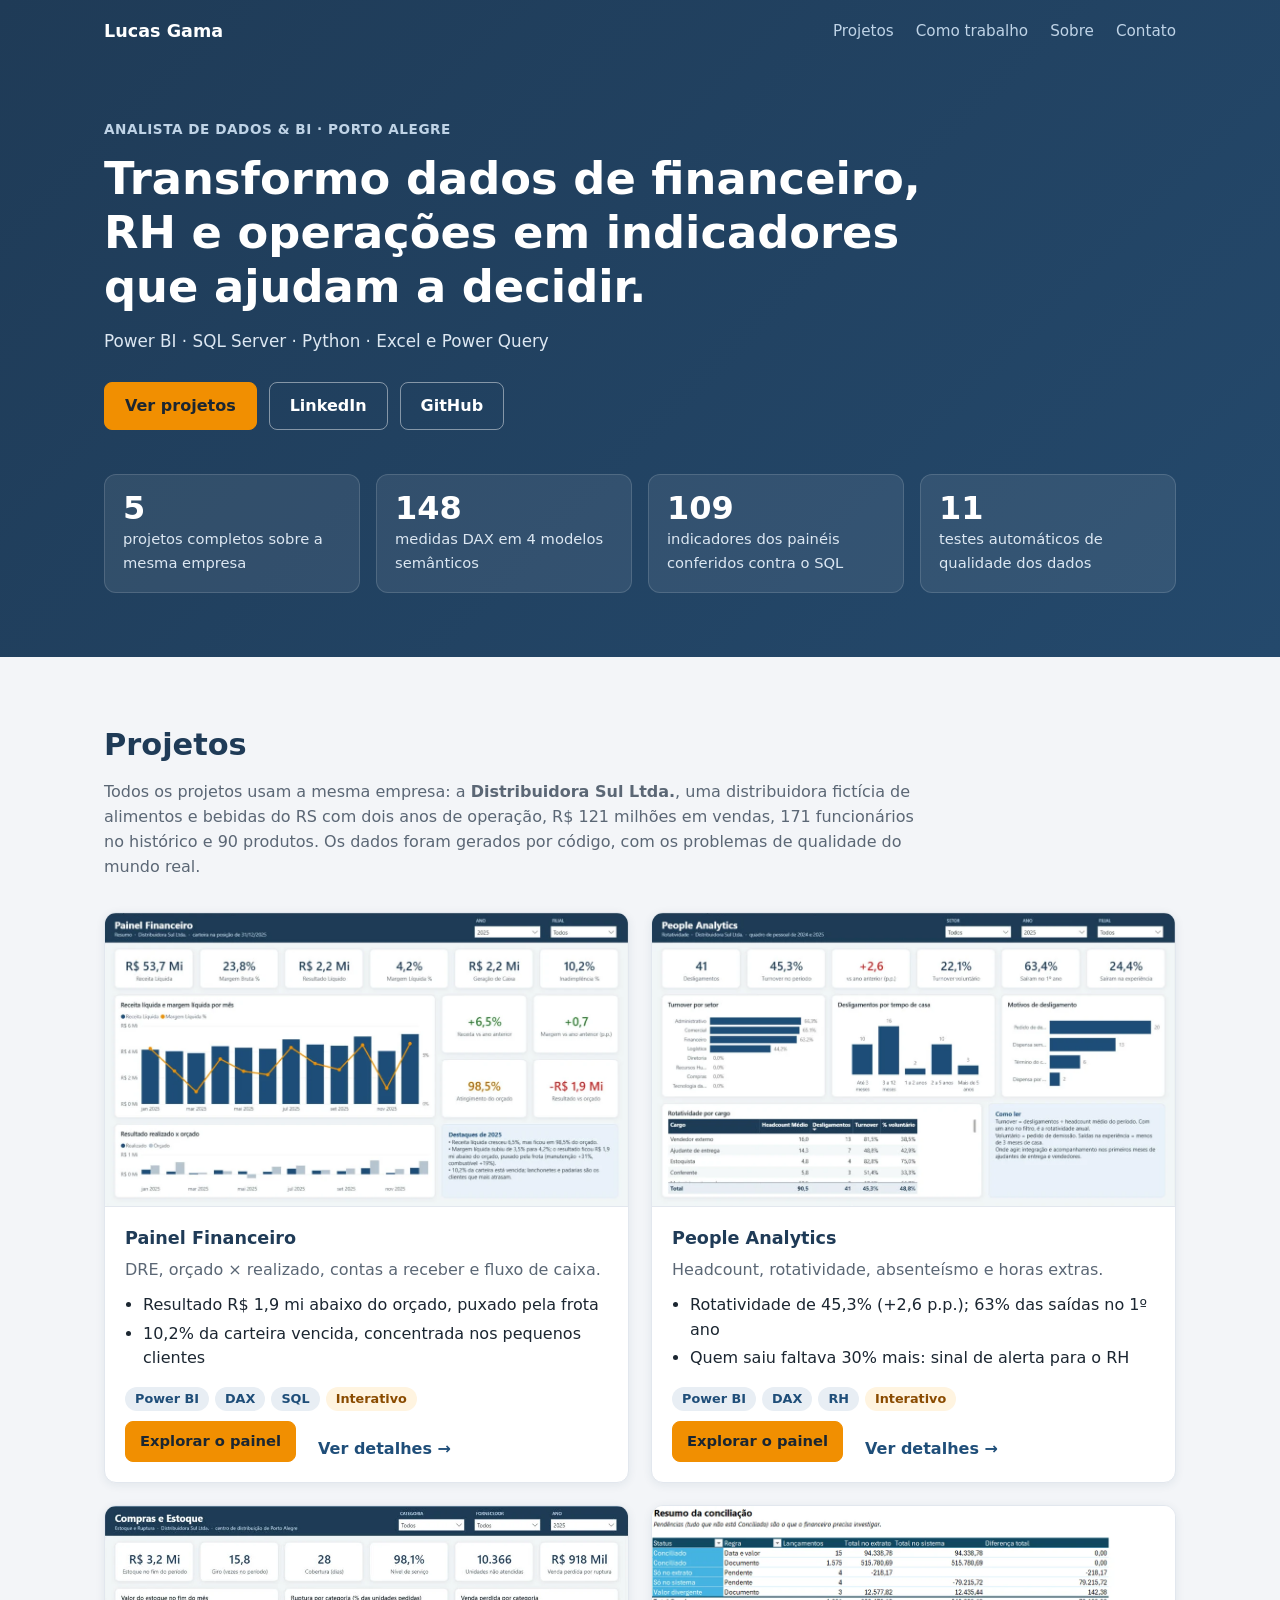
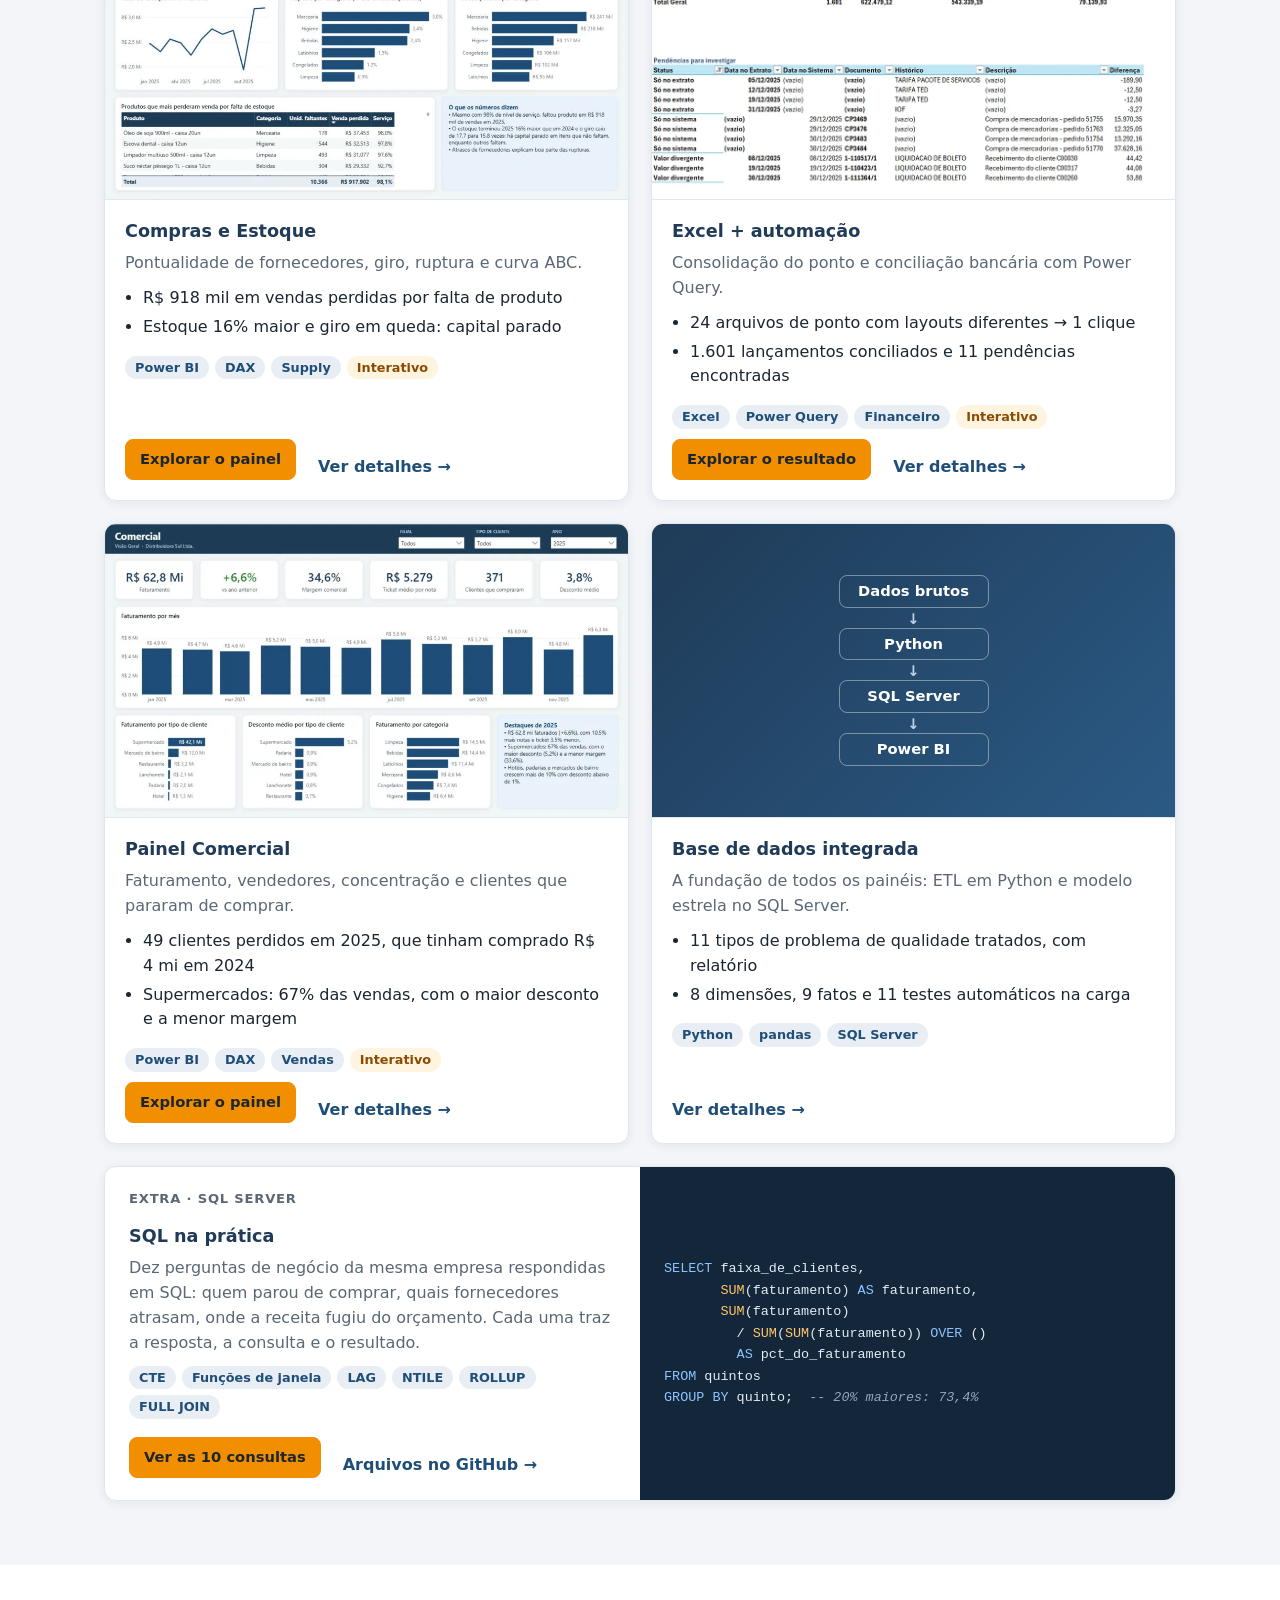
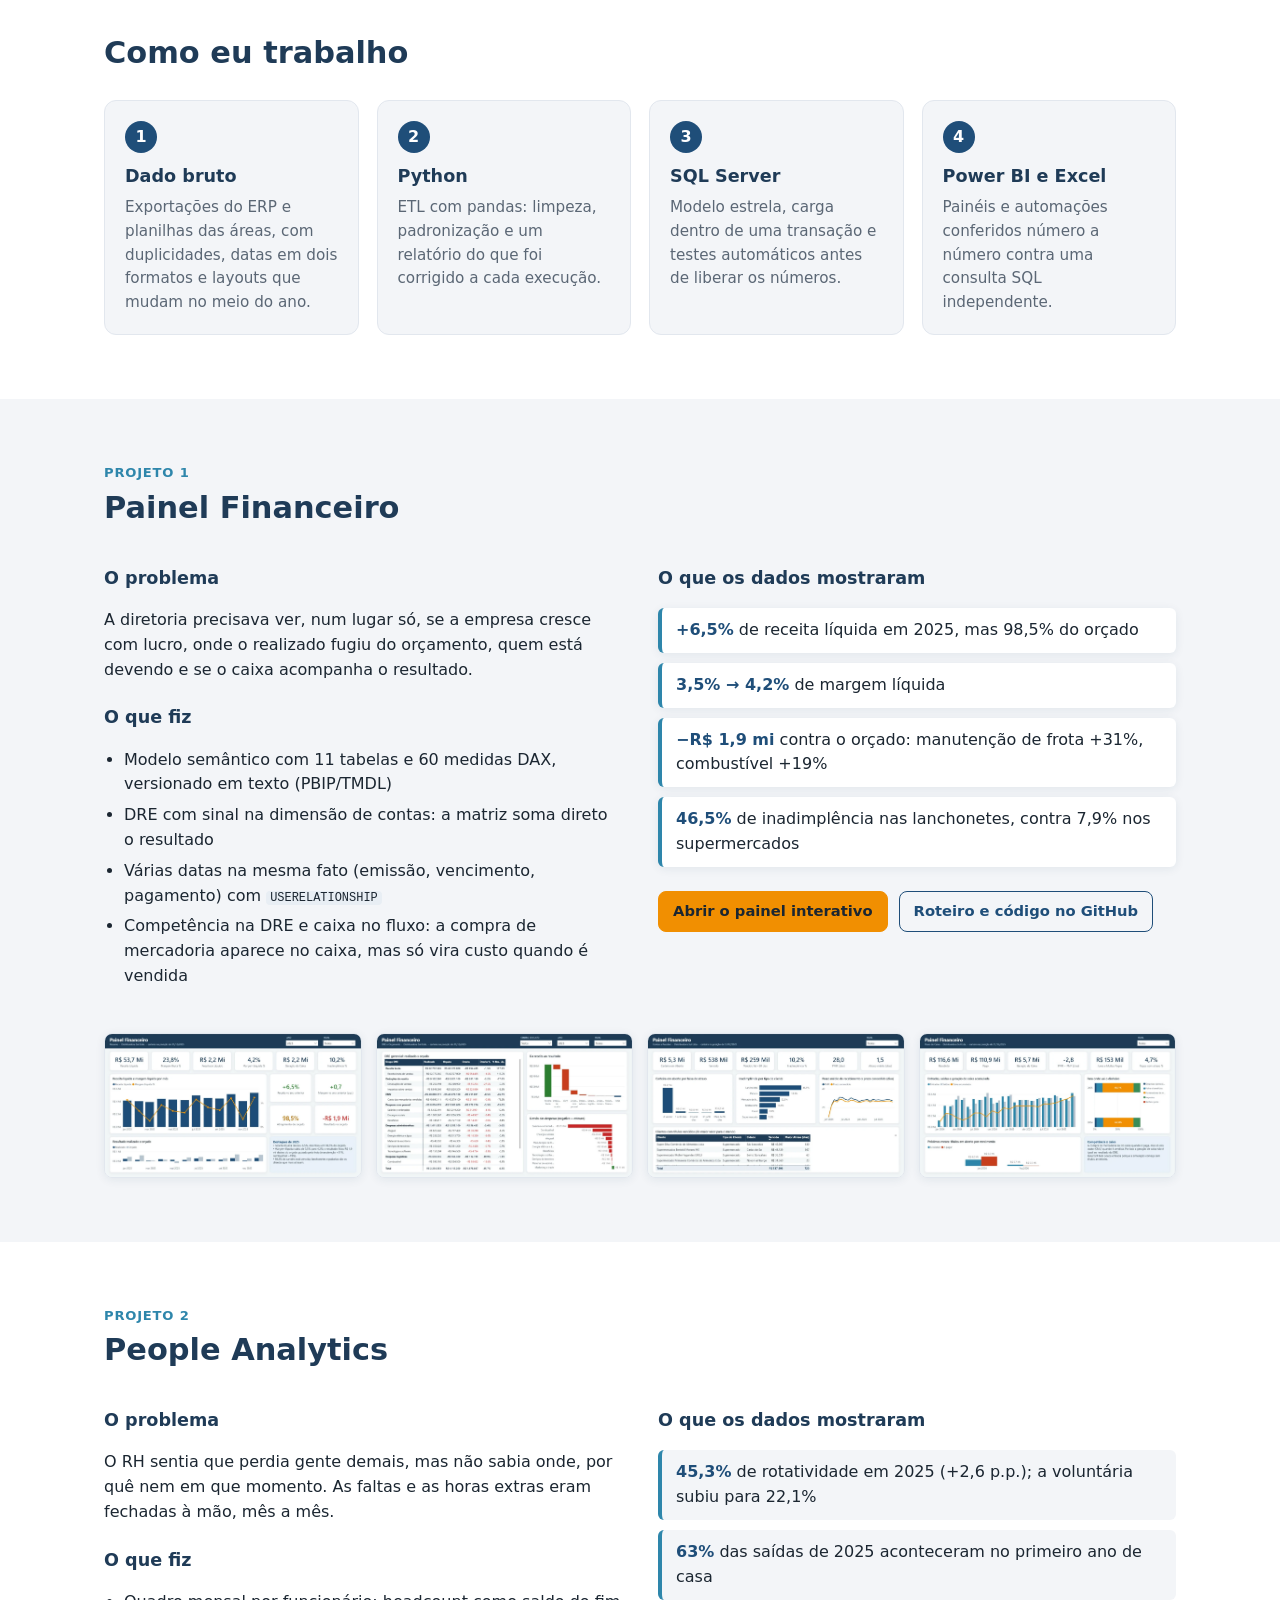
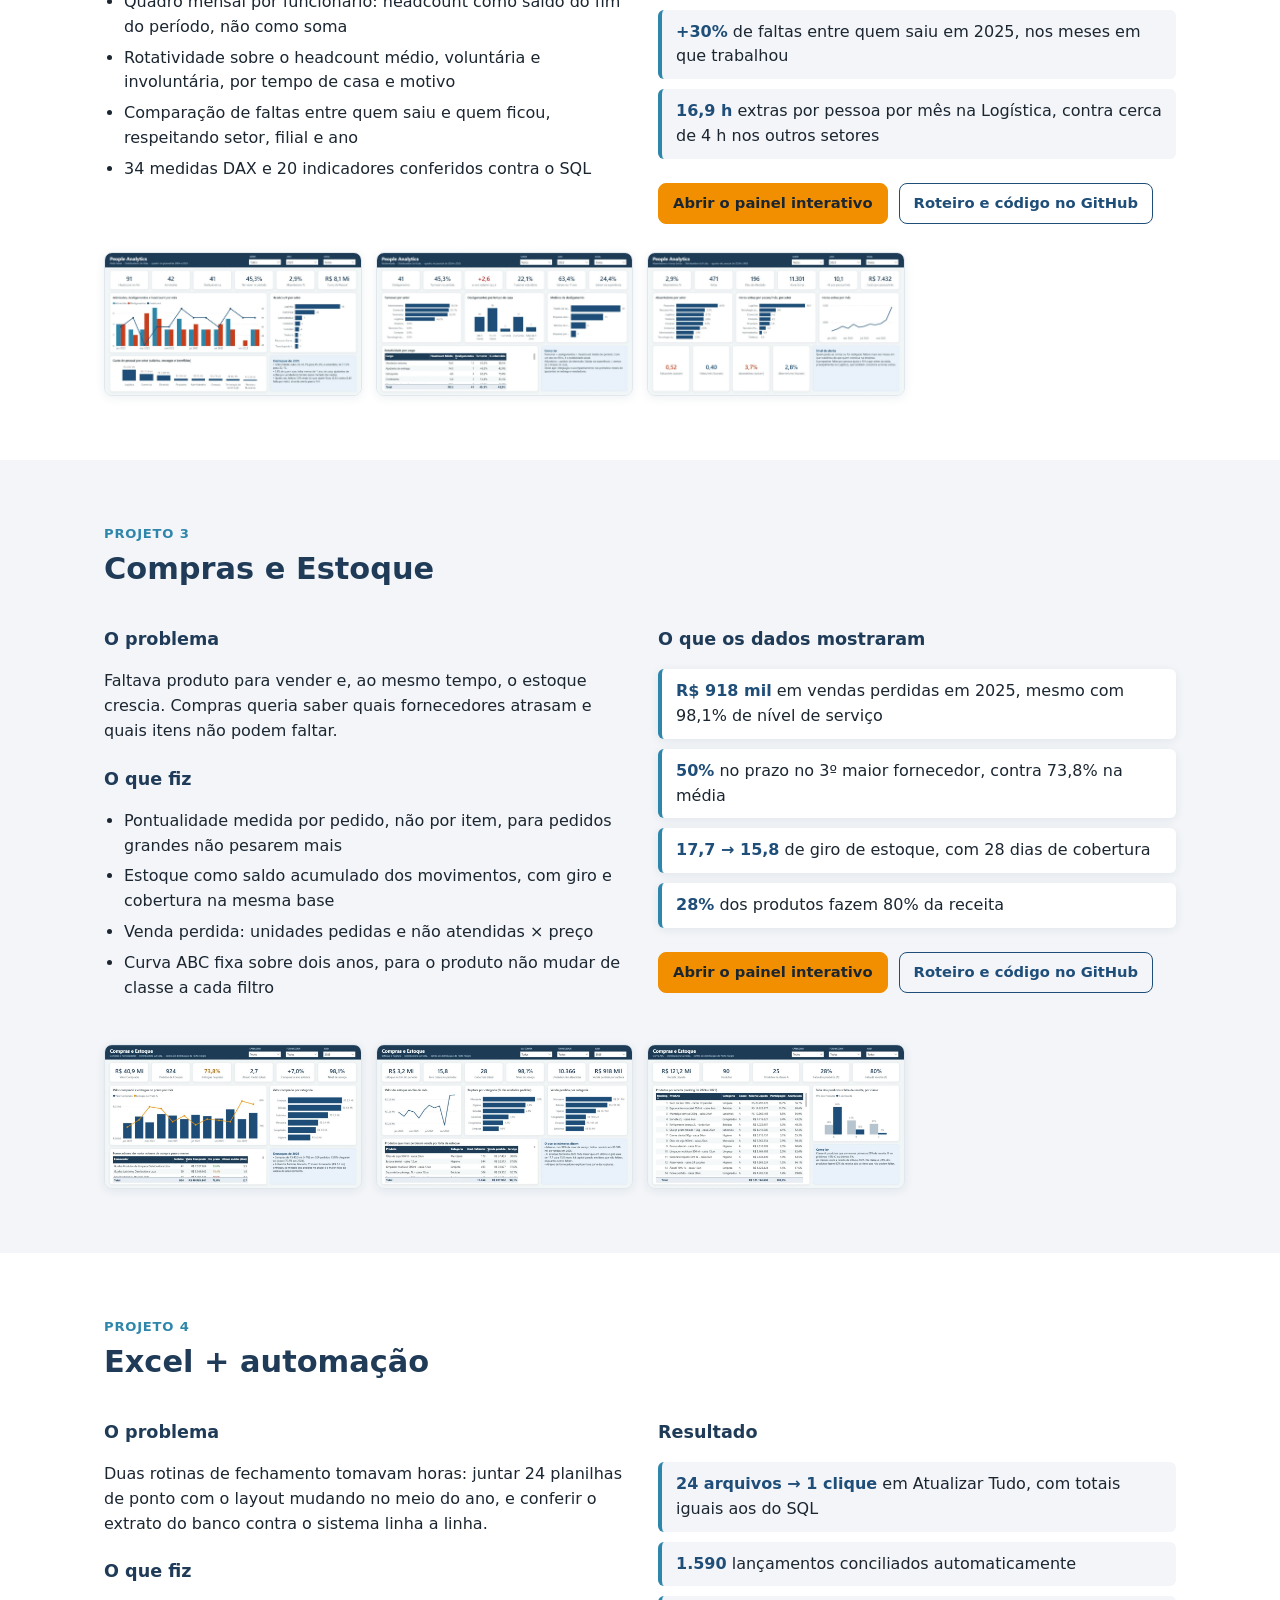
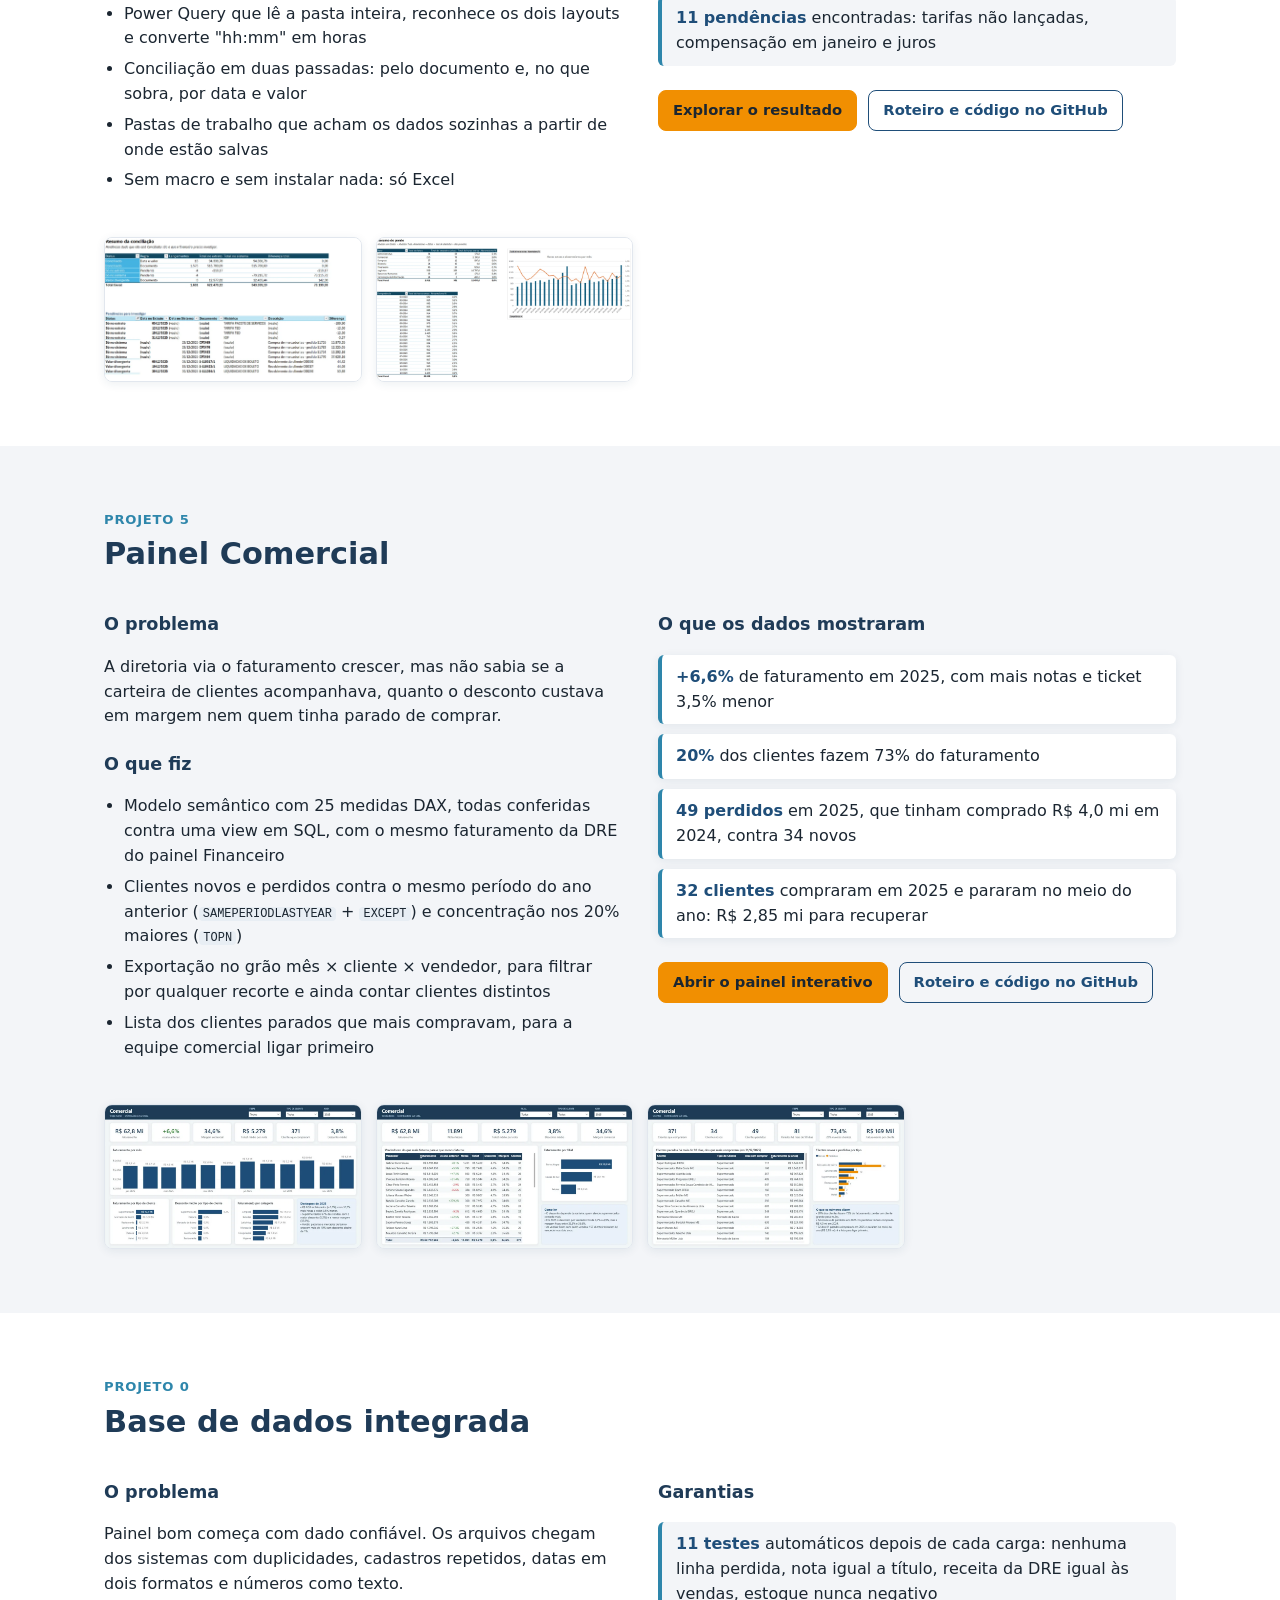
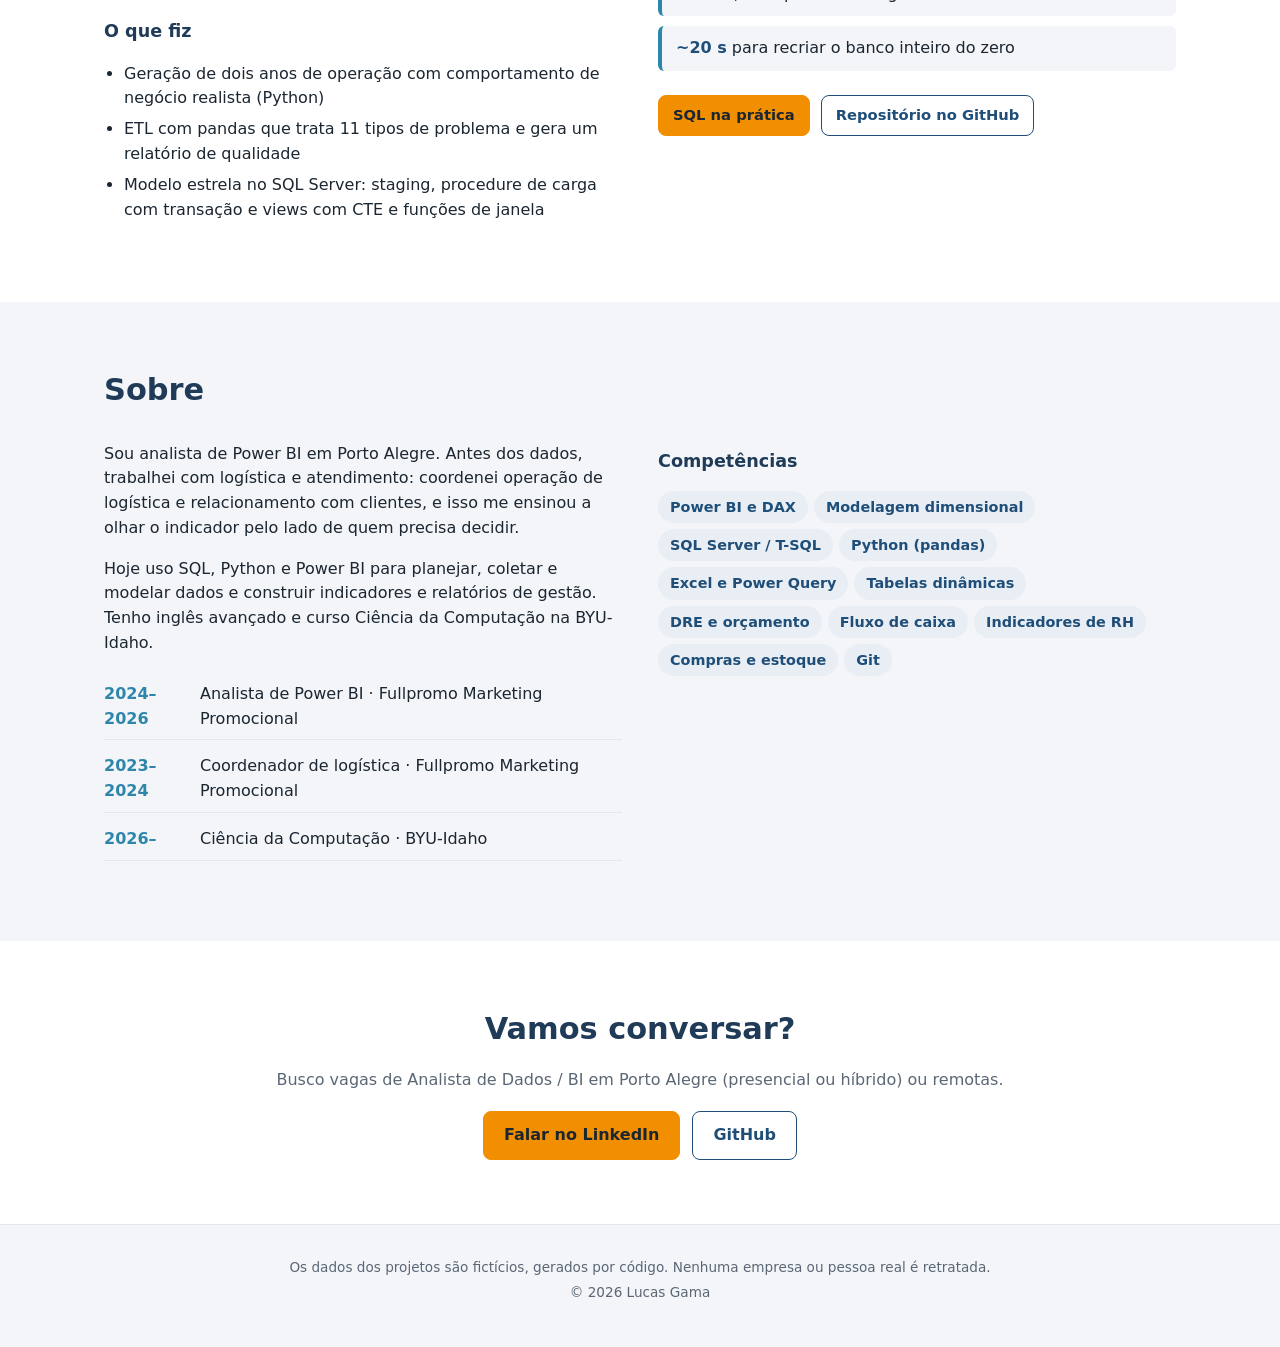
==== commit 5734fa7a: "SQL na prática: página com 10 consultas e seus resultados sql.html mostra cada pergunta com a respos" ====
--- a/index.html
+++ b/index.html
@@ -155,6 +155,26 @@
         </div>
       </article>
     </div>
+
+    <div class="faixa-sql" id="sql">
+      <div class="corpo-faixa">
+        <p class="rotulo">Extra · SQL Server</p>
+        <h3>SQL na prática</h3>
+        <p>Dez perguntas de negócio da mesma empresa respondidas em SQL: quem parou de comprar, quais fornecedores atrasam, onde a receita fugiu do orçamento. Cada uma traz a resposta, a consulta e o resultado.</p>
+        <p class="tags"><span>CTE</span><span>Funções de janela</span><span>LAG</span><span>NTILE</span><span>ROLLUP</span><span>FULL JOIN</span></p>
+        <div class="acoes-cartao">
+          <a class="botao primario pequeno" href="sql.html">Ver as 10 consultas</a>
+          <a class="mais" href="https://github.com/Lvgama94/distribuidora-sul/tree/main/sql/perguntas" target="_blank" rel="noopener">Arquivos no GitHub →</a>
+        </div>
+      </div>
+      <pre class="codigo-mini" aria-hidden="true"><code><span class="k">SELECT</span> faixa_de_clientes,
+       <span class="f">SUM</span>(faturamento) <span class="k">AS</span> faturamento,
+       <span class="f">SUM</span>(faturamento)
+         / <span class="f">SUM</span>(<span class="f">SUM</span>(faturamento)) <span class="k">OVER</span> ()
+         <span class="k">AS</span> pct_do_faturamento
+<span class="k">FROM</span> quintos
+<span class="k">GROUP BY</span> quinto;  <span class="c">-- 20% maiores: 73,4%</span></code></pre>
+    </div>
   </section>
 
   <section class="secao alt" id="como-trabalho">
@@ -357,6 +377,7 @@
           <li><strong>11 testes</strong> automáticos depois de cada carga: nenhuma linha perdida, nota igual a título, receita da DRE igual às vendas, estoque nunca negativo</li>
           <li><strong>~20 s</strong> para recriar o banco inteiro do zero</li>
         </ul>
+        <a class="botao primario pequeno" href="sql.html">SQL na prática</a>
         <a class="botao pequeno" href="https://github.com/Lvgama94/distribuidora-sul" target="_blank" rel="noopener">Repositório no GitHub</a>
       </div>
     </div>
--- a/assets/style.css
+++ b/assets/style.css
@@ -211,6 +211,37 @@
   font-weight: 700;
 }
 
+/* Faixa do SQL na prática, abaixo dos cartões: texto à esquerda, trecho de código à direita */
+.faixa-sql {
+  margin-top: 22px;
+  display: grid;
+  grid-template-columns: 1fr 1fr;
+  background: var(--cartao);
+  border: 1px solid var(--borda);
+  border-radius: var(--raio);
+  box-shadow: var(--sombra);
+  overflow: hidden;
+  scroll-margin-top: 16px;
+}
+.faixa-sql .corpo-faixa { padding: 22px 24px; display: flex; flex-direction: column; }
+.faixa-sql h3 { margin: 4px 0 6px; }
+.faixa-sql p { margin: 0 0 10px; color: var(--texto-suave); }
+.faixa-sql .acoes-cartao { margin-top: 8px; }
+.codigo-mini {
+  margin: 0;
+  padding: 24px;
+  overflow-x: auto;
+  display: flex;
+  align-items: center;
+  background: #13263A;
+  color: #E3ECF5;
+  font: 0.84rem/1.6 Consolas, "Cascadia Mono", "SFMono-Regular", Menlo, monospace;
+}
+.codigo-mini code { background: none; padding: 0; font-size: inherit; }
+.codigo-mini .k { color: #8CC4FF; }
+.codigo-mini .f { color: #FFC56B; }
+.codigo-mini .c { color: #93A7BA; font-style: italic; }
+
 /* ------------------------------------------------------------ detalhes */
 .colunas { display: grid; grid-template-columns: 1fr 1fr; gap: 36px; }
 .colunas ul { padding-left: 20px; }
@@ -292,6 +323,8 @@
   .fluxo { grid-template-columns: 1fr 1fr; }
   .colunas { grid-template-columns: 1fr; gap: 8px; }
   .cartoes { grid-template-columns: 1fr; }
+  .faixa-sql { grid-template-columns: 1fr; }
+  .codigo-mini { display: none; }
 }
 
 @media (max-width: 560px) {
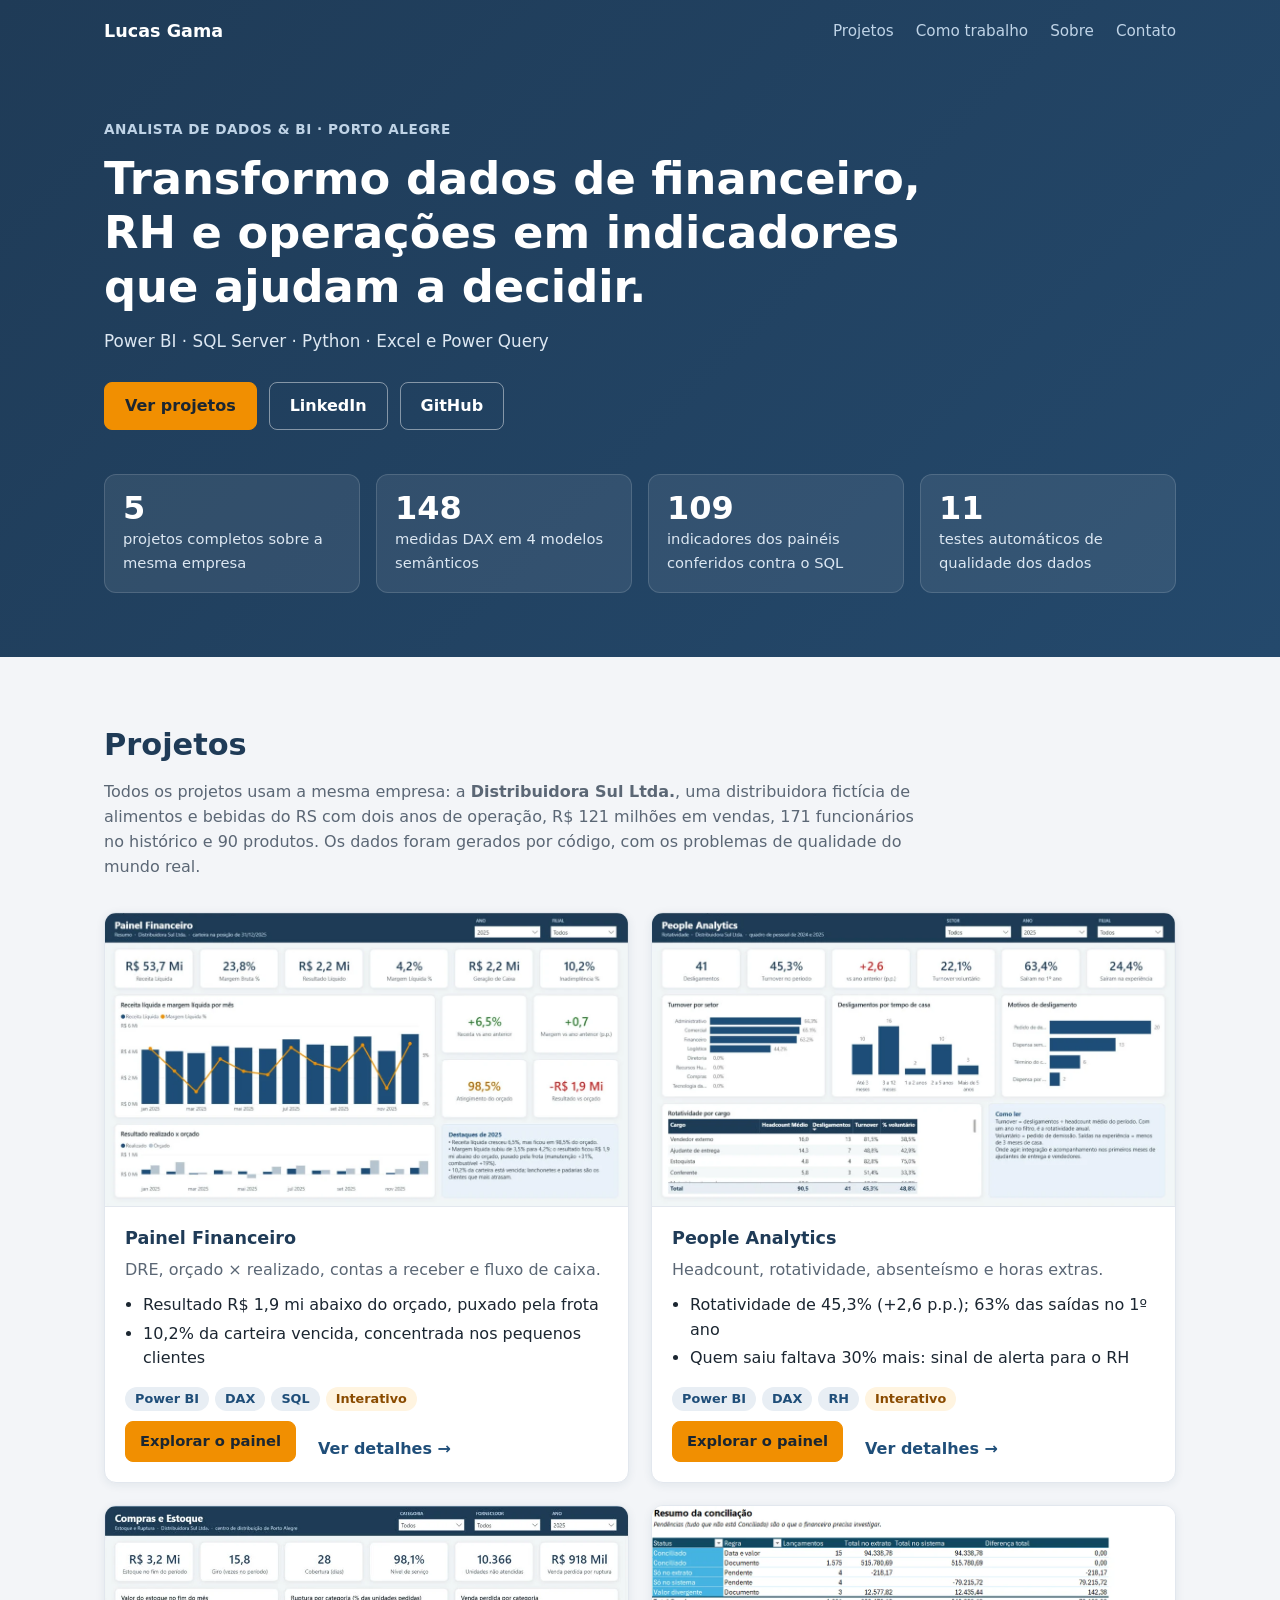
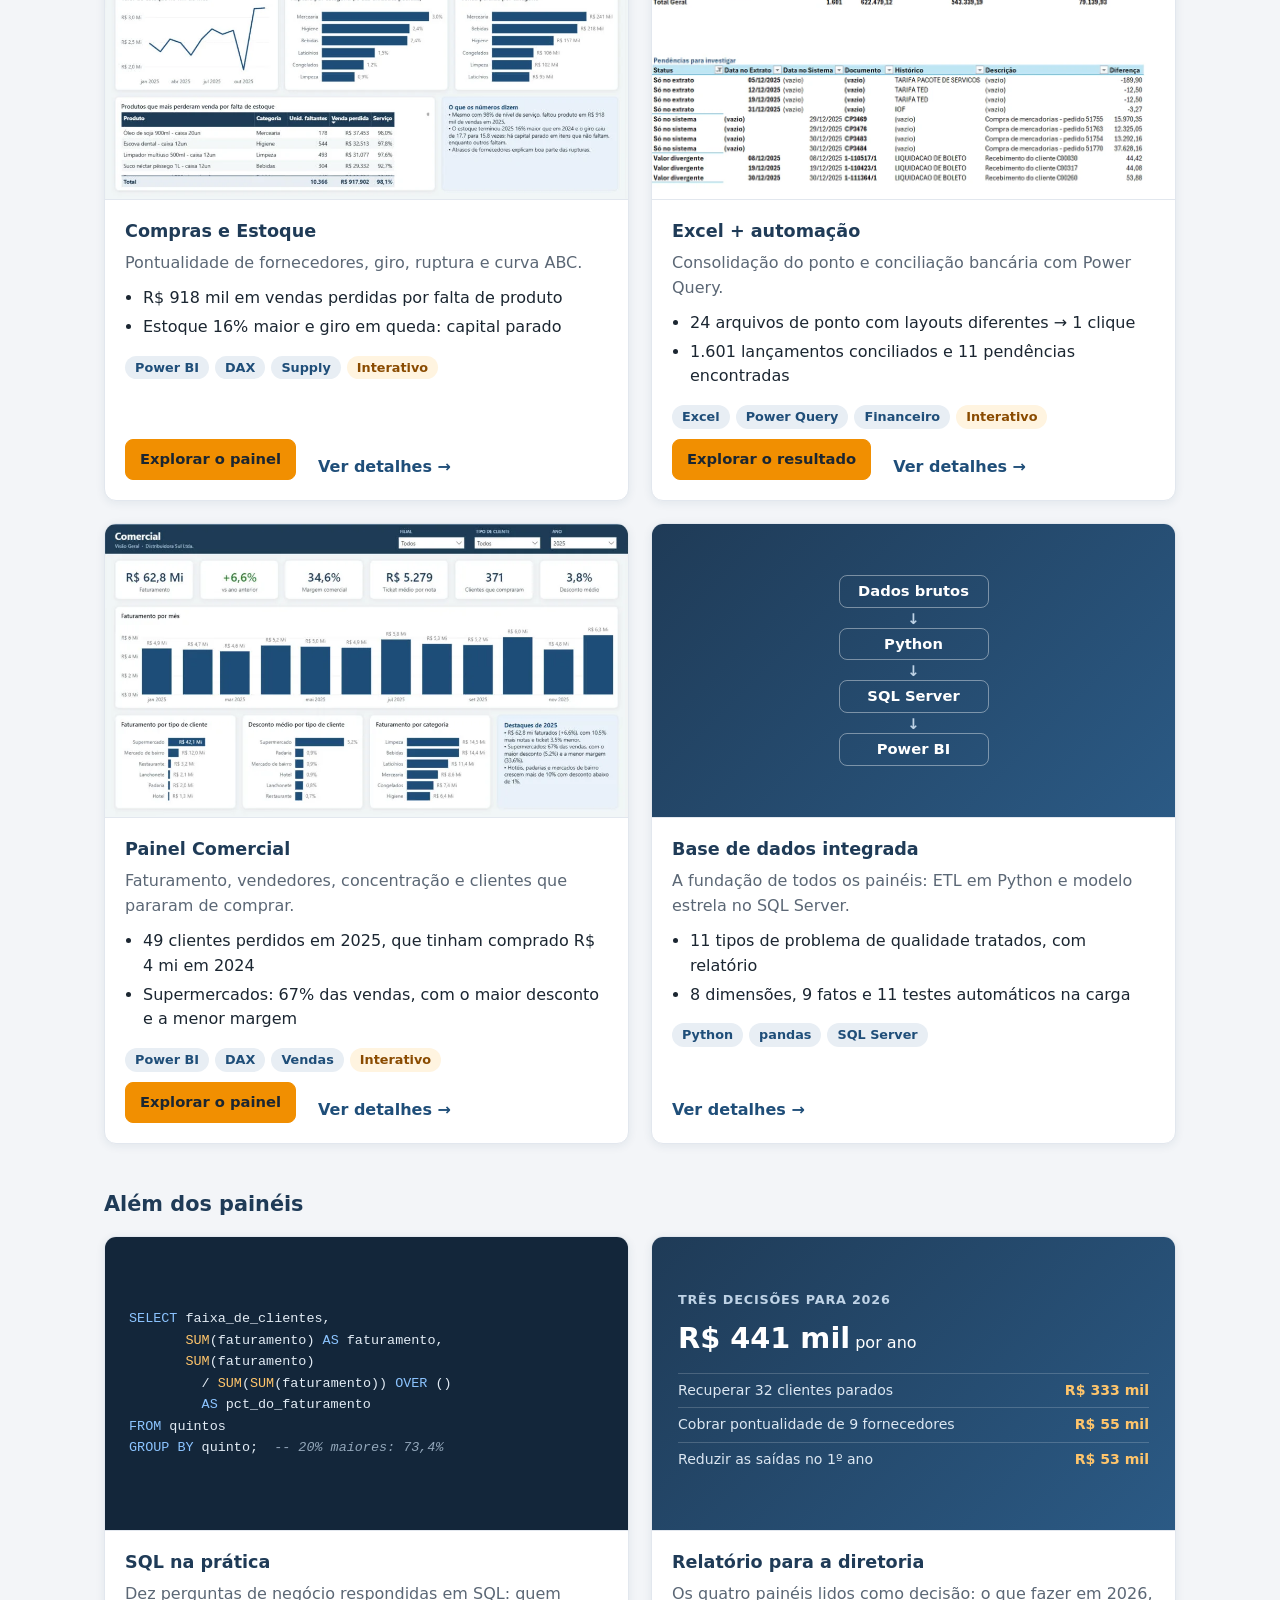
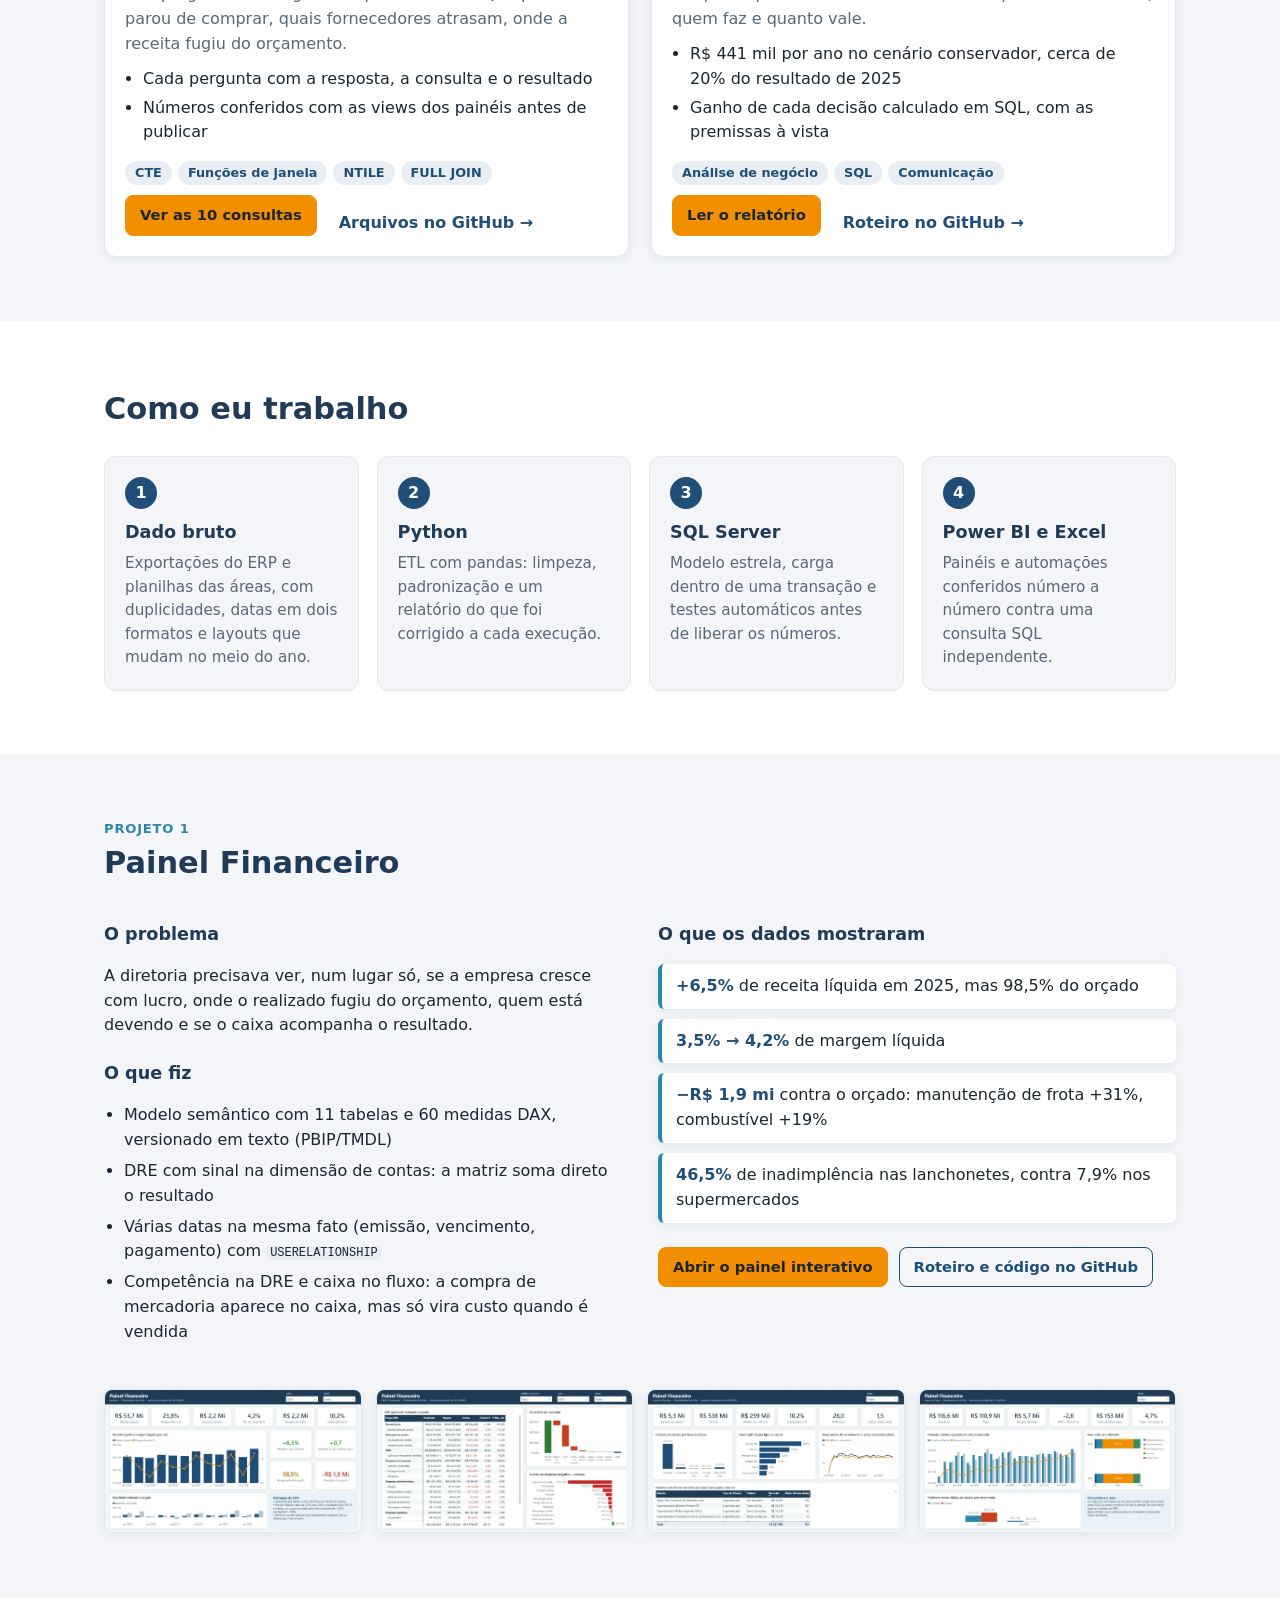
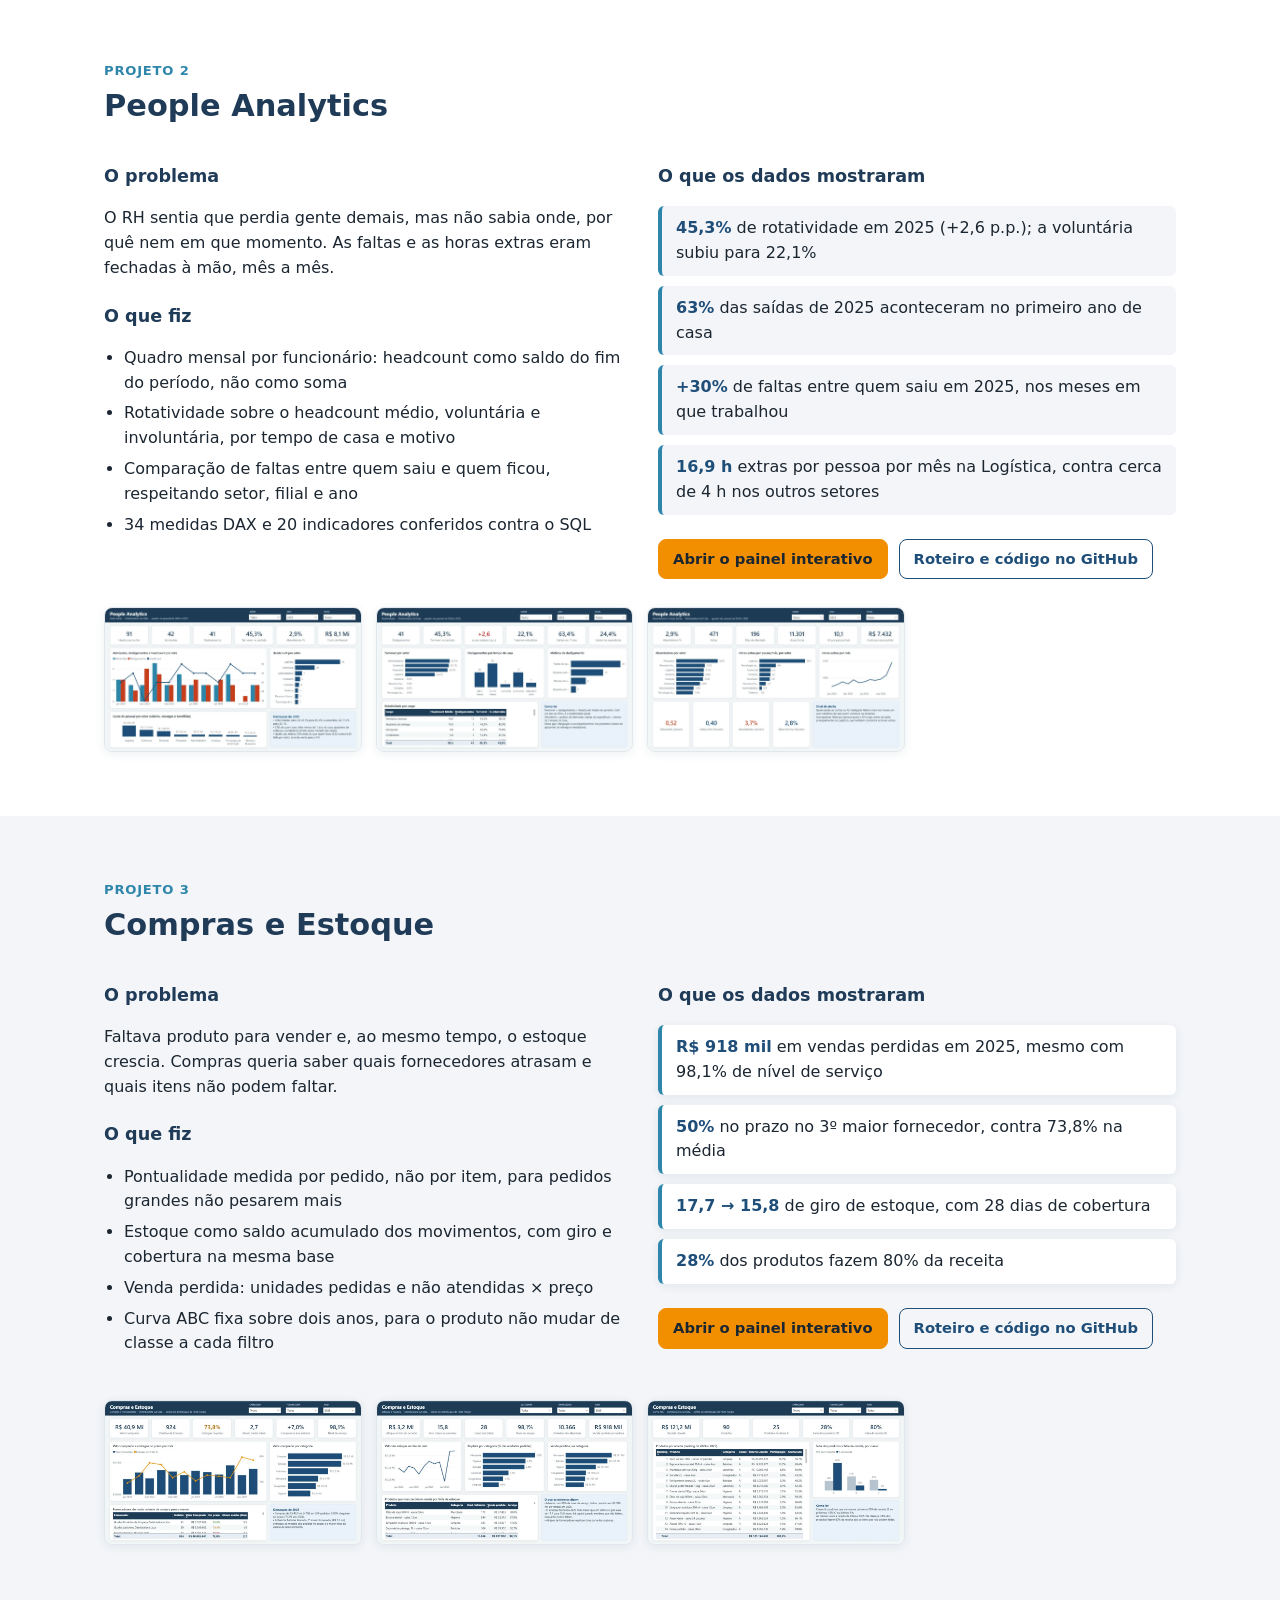
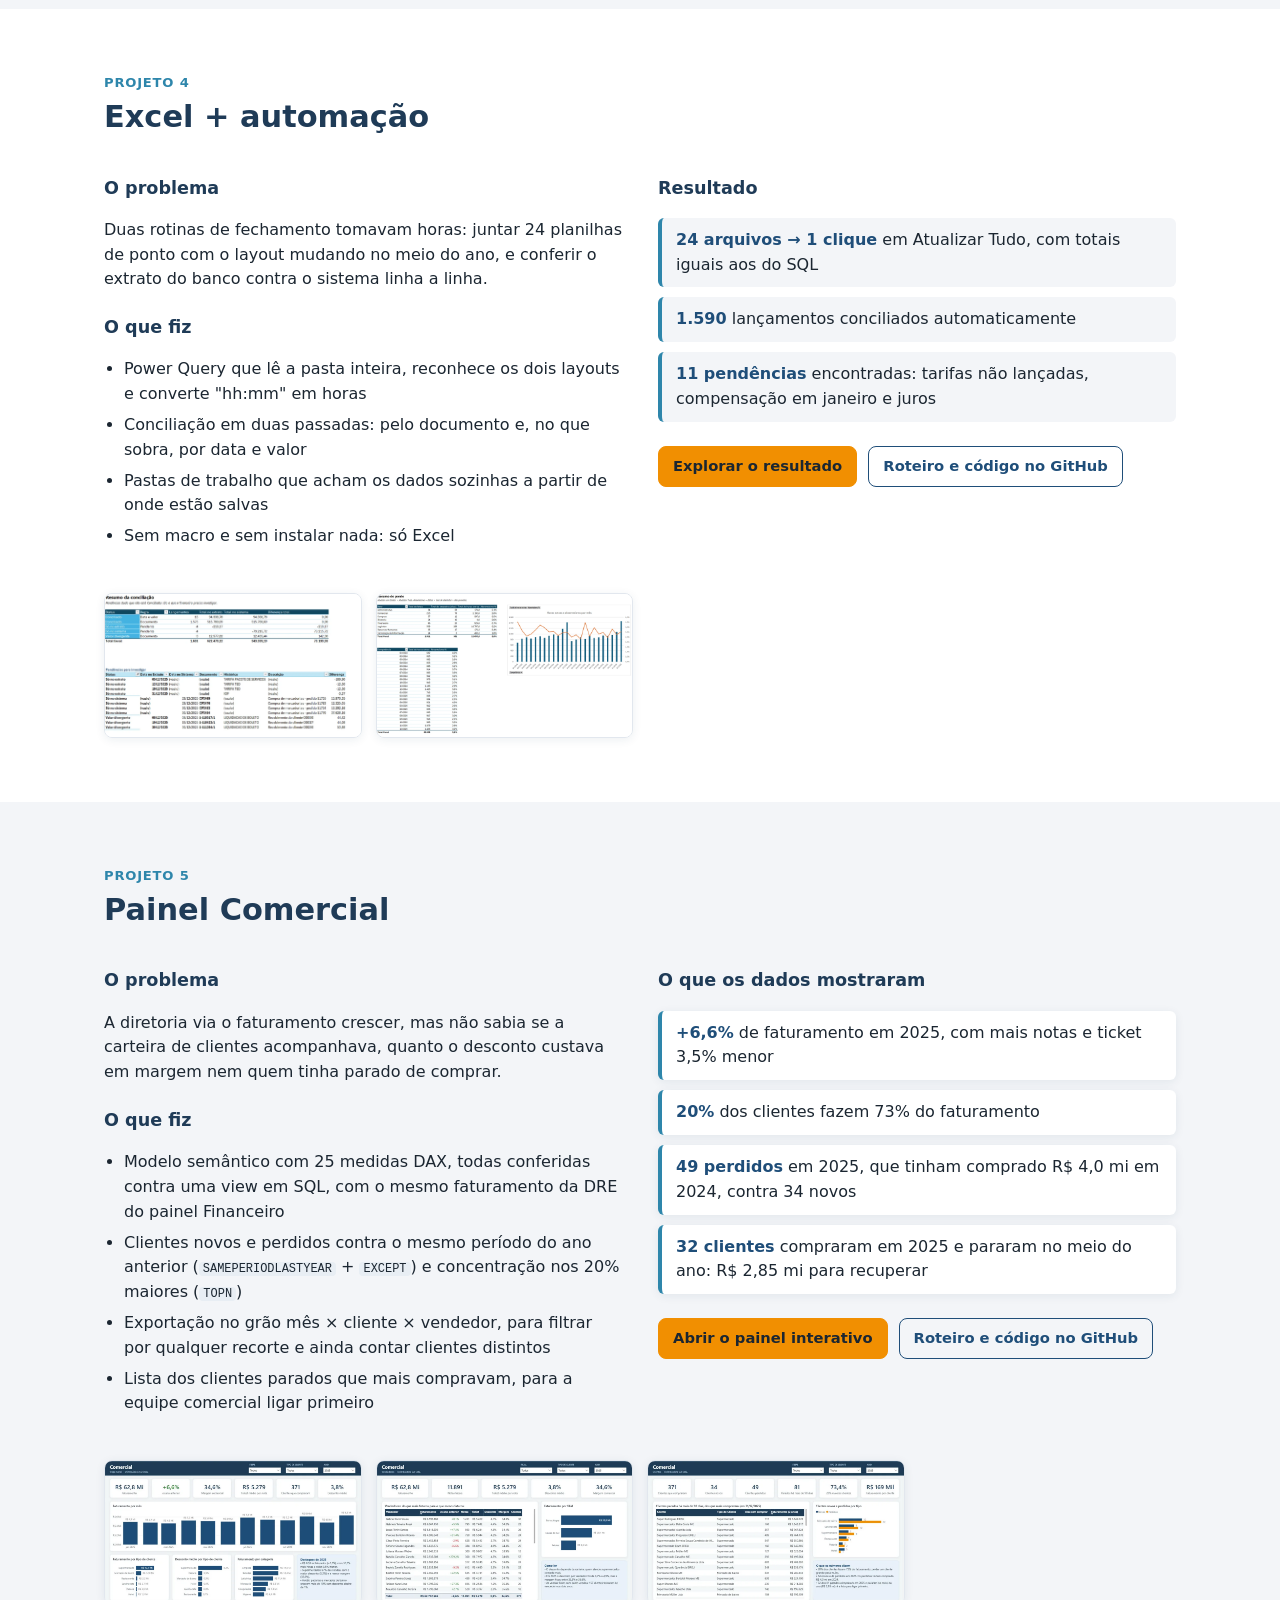
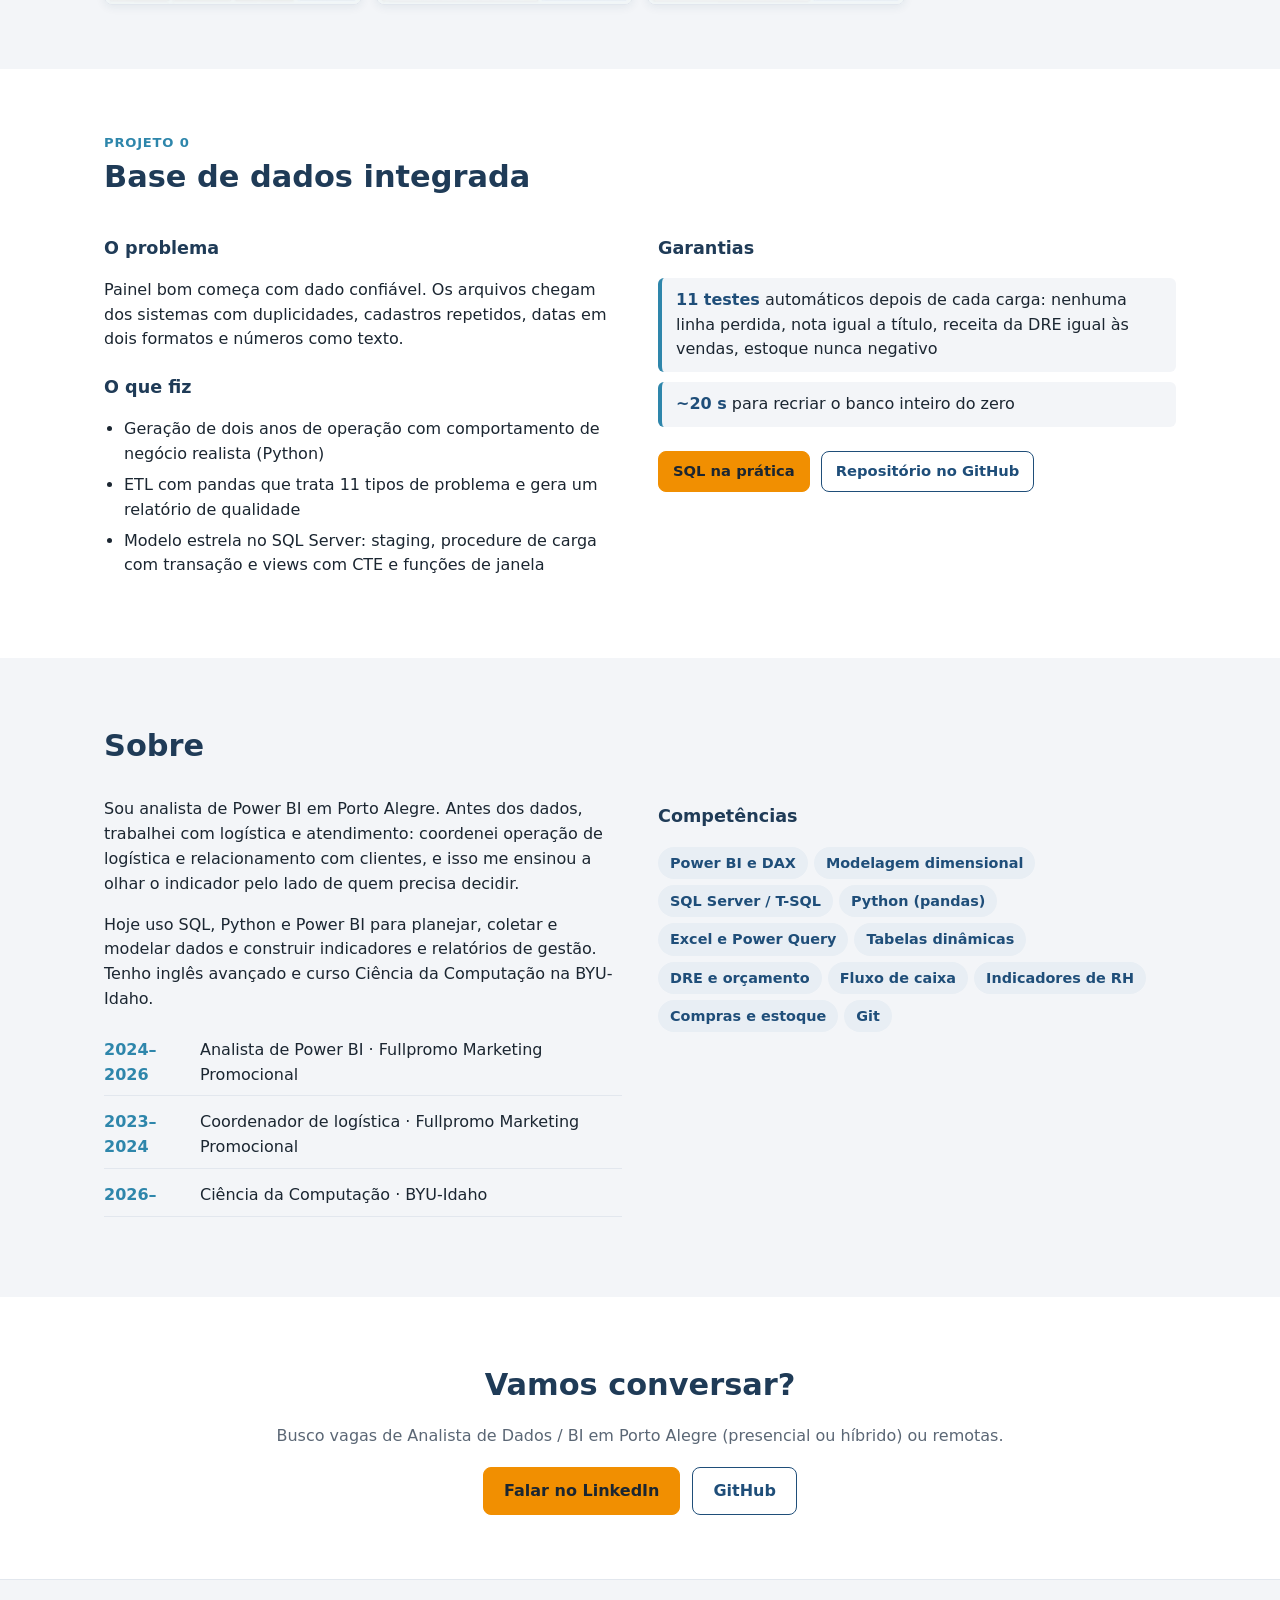
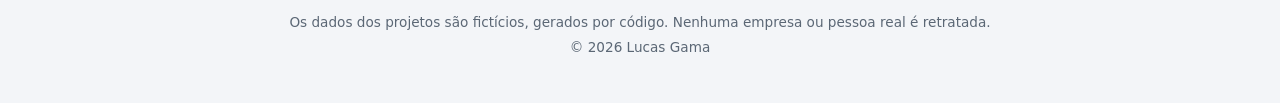
==== commit 617cf098: "Relatório para a diretoria e linha "Além dos painéis" relatorio.html apresenta três decisões para 20" ====
--- a/index.html
+++ b/index.html
@@ -156,24 +156,55 @@
       </article>
     </div>
 
-    <div class="faixa-sql" id="sql">
-      <div class="corpo-faixa">
-        <p class="rotulo">Extra · SQL Server</p>
-        <h3>SQL na prática</h3>
-        <p>Dez perguntas de negócio da mesma empresa respondidas em SQL: quem parou de comprar, quais fornecedores atrasam, onde a receita fugiu do orçamento. Cada uma traz a resposta, a consulta e o resultado.</p>
-        <p class="tags"><span>CTE</span><span>Funções de janela</span><span>LAG</span><span>NTILE</span><span>ROLLUP</span><span>FULL JOIN</span></p>
-        <div class="acoes-cartao">
-          <a class="botao primario pequeno" href="sql.html">Ver as 10 consultas</a>
-          <a class="mais" href="https://github.com/Lvgama94/distribuidora-sul/tree/main/sql/perguntas" target="_blank" rel="noopener">Arquivos no GitHub →</a>
-        </div>
-      </div>
-      <pre class="codigo-mini" aria-hidden="true"><code><span class="k">SELECT</span> faixa_de_clientes,
+    <h3 class="titulo-extras">Além dos painéis</h3>
+    <div class="cartoes">
+      <article class="cartao" id="sql">
+        <pre class="previa-codigo" aria-hidden="true"><code><span class="k">SELECT</span> faixa_de_clientes,
        <span class="f">SUM</span>(faturamento) <span class="k">AS</span> faturamento,
        <span class="f">SUM</span>(faturamento)
          / <span class="f">SUM</span>(<span class="f">SUM</span>(faturamento)) <span class="k">OVER</span> ()
          <span class="k">AS</span> pct_do_faturamento
 <span class="k">FROM</span> quintos
 <span class="k">GROUP BY</span> quinto;  <span class="c">-- 20% maiores: 73,4%</span></code></pre>
+        <div class="corpo">
+          <h3>SQL na prática</h3>
+          <p>Dez perguntas de negócio respondidas em SQL: quem parou de comprar, quais fornecedores atrasam, onde a receita fugiu do orçamento.</p>
+          <ul>
+            <li>Cada pergunta com a resposta, a consulta e o resultado</li>
+            <li>Números conferidos com as views dos painéis antes de publicar</li>
+          </ul>
+          <p class="tags"><span>CTE</span><span>Funções de janela</span><span>NTILE</span><span>FULL JOIN</span></p>
+          <div class="acoes-cartao">
+            <a class="botao primario pequeno" href="sql.html">Ver as 10 consultas</a>
+            <a class="mais" href="https://github.com/Lvgama94/distribuidora-sul/tree/main/sql/perguntas" target="_blank" rel="noopener">Arquivos no GitHub →</a>
+          </div>
+        </div>
+      </article>
+
+      <article class="cartao" id="relatorio">
+        <div class="previa-relatorio" aria-hidden="true">
+          <p class="pr-titulo">Três decisões para 2026</p>
+          <p class="pr-total"><strong>R$ 441 mil</strong> por ano</p>
+          <ol>
+            <li><span>Recuperar 32 clientes parados</span><b>R$ 333 mil</b></li>
+            <li><span>Cobrar pontualidade de 9 fornecedores</span><b>R$ 55 mil</b></li>
+            <li><span>Reduzir as saídas no 1º ano</span><b>R$ 53 mil</b></li>
+          </ol>
+        </div>
+        <div class="corpo">
+          <h3>Relatório para a diretoria</h3>
+          <p>Os quatro painéis lidos como decisão: o que fazer em 2026, quem faz e quanto vale.</p>
+          <ul>
+            <li>R$ 441 mil por ano no cenário conservador, cerca de 20% do resultado de 2025</li>
+            <li>Ganho de cada decisão calculado em SQL, com as premissas à vista</li>
+          </ul>
+          <p class="tags"><span>Análise de negócio</span><span>SQL</span><span>Comunicação</span></p>
+          <div class="acoes-cartao">
+            <a class="botao primario pequeno" href="relatorio.html">Ler o relatório</a>
+            <a class="mais" href="https://github.com/Lvgama94/distribuidora-sul/blob/main/docs/relatorio_diretoria.md" target="_blank" rel="noopener">Roteiro no GitHub →</a>
+          </div>
+        </div>
+      </article>
     </div>
   </section>
 
--- a/assets/style.css
+++ b/assets/style.css
@@ -211,36 +211,51 @@
   font-weight: 700;
 }
 
-/* Faixa do SQL na prática, abaixo dos cartões: texto à esquerda, trecho de código à direita */
-.faixa-sql {
-  margin-top: 22px;
-  display: grid;
-  grid-template-columns: 1fr 1fr;
-  background: var(--cartao);
-  border: 1px solid var(--borda);
-  border-radius: var(--raio);
-  box-shadow: var(--sombra);
+/* Extras abaixo dos projetos: mesmo cartão, com uma prévia desenhada no lugar da captura */
+.secao .titulo-extras { font-size: 1.3rem; margin: 44px 0 16px; }
+.previa-codigo, .previa-relatorio {
+  margin: 0;
+  aspect-ratio: 16 / 9;
+  min-height: 220px;
+  border-bottom: 1px solid var(--borda);
   overflow: hidden;
-  scroll-margin-top: 16px;
-}
-.faixa-sql .corpo-faixa { padding: 22px 24px; display: flex; flex-direction: column; }
-.faixa-sql h3 { margin: 4px 0 6px; }
-.faixa-sql p { margin: 0 0 10px; color: var(--texto-suave); }
-.faixa-sql .acoes-cartao { margin-top: 8px; }
-.codigo-mini {
-  margin: 0;
-  padding: 24px;
-  overflow-x: auto;
+}
+.previa-codigo {
+  padding: 22px 24px;
   display: flex;
   align-items: center;
   background: #13263A;
   color: #E3ECF5;
   font: 0.84rem/1.6 Consolas, "Cascadia Mono", "SFMono-Regular", Menlo, monospace;
 }
-.codigo-mini code { background: none; padding: 0; font-size: inherit; }
-.codigo-mini .k { color: #8CC4FF; }
-.codigo-mini .f { color: #FFC56B; }
-.codigo-mini .c { color: #93A7BA; font-style: italic; }
+.previa-codigo code { background: none; padding: 0; font-size: inherit; }
+.previa-codigo .k { color: #8CC4FF; }
+.previa-codigo .f { color: #FFC56B; }
+.previa-codigo .c { color: #93A7BA; font-style: italic; }
+.previa-relatorio {
+  padding: 22px 26px;
+  display: flex;
+  flex-direction: column;
+  justify-content: center;
+  gap: 6px;
+  background: linear-gradient(135deg, var(--marinho), #2B5A85);
+  color: #FFFFFF;
+}
+.cartao .previa-relatorio p { margin: 0; color: #FFFFFF; }
+.cartao .previa-relatorio .pr-titulo { color: #BFD3E6; font-size: 0.8rem; font-weight: 700; letter-spacing: 0.06em; text-transform: uppercase; }
+.previa-relatorio .pr-total strong { font-size: 1.8rem; }
+.previa-relatorio ol { list-style: none; padding: 0; margin: 6px 0 0; }
+.cartao .previa-relatorio li {
+  display: flex;
+  justify-content: space-between;
+  gap: 12px;
+  margin: 0;
+  padding: 6px 0;
+  border-top: 1px solid rgba(255, 255, 255, 0.18);
+  font-size: 0.88rem;
+}
+.previa-relatorio li span { color: #DCE7F2; }
+.previa-relatorio li b { white-space: nowrap; color: #FFC56B; }
 
 /* ------------------------------------------------------------ detalhes */
 .colunas { display: grid; grid-template-columns: 1fr 1fr; gap: 36px; }
@@ -323,8 +338,6 @@
   .fluxo { grid-template-columns: 1fr 1fr; }
   .colunas { grid-template-columns: 1fr; gap: 8px; }
   .cartoes { grid-template-columns: 1fr; }
-  .faixa-sql { grid-template-columns: 1fr; }
-  .codigo-mini { display: none; }
 }
 
 @media (max-width: 560px) {
@@ -333,4 +346,6 @@
   .secao { padding: 44px 20px; }
   .numeros strong { font-size: 1.6rem; }
   .fluxo { grid-template-columns: 1fr; }
-}
+  .previa-codigo { font-size: 0.7rem; padding: 18px 16px; }
+  .previa-relatorio { aspect-ratio: auto; padding: 18px 20px; }
+}
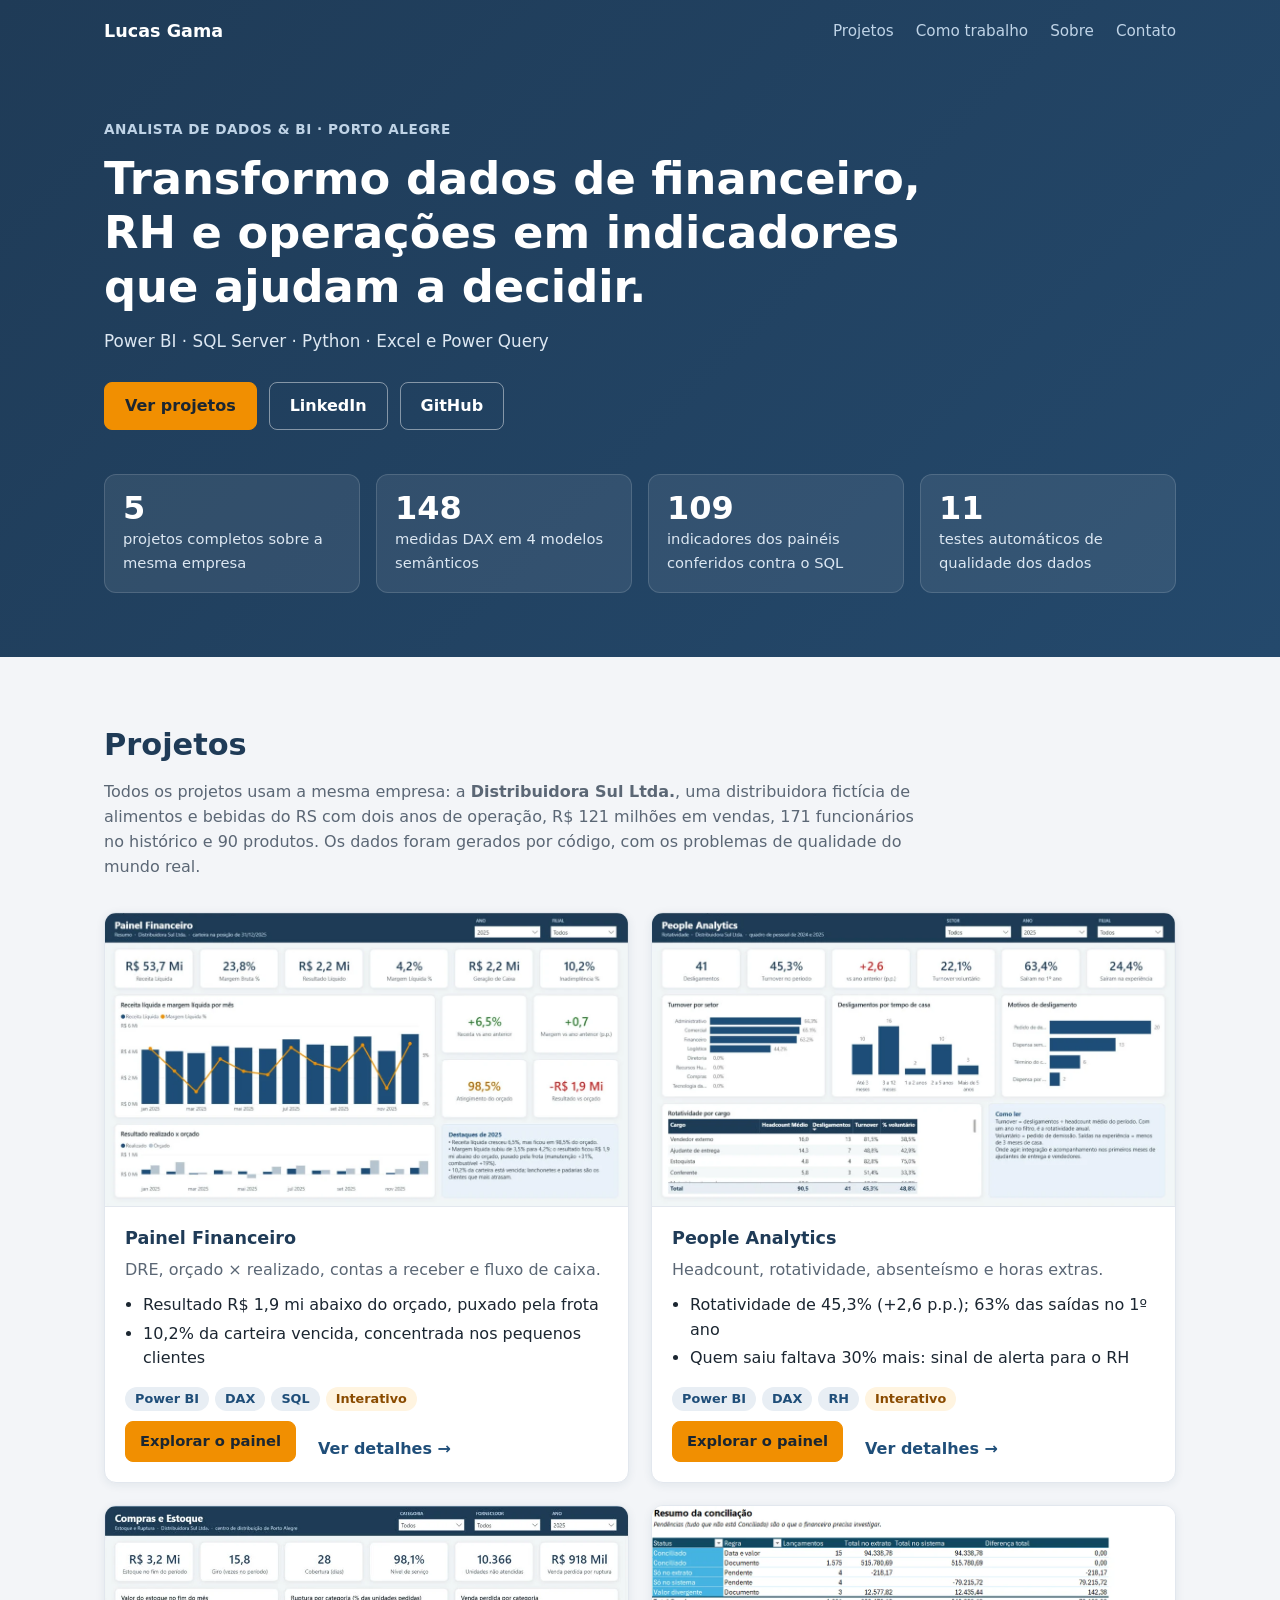
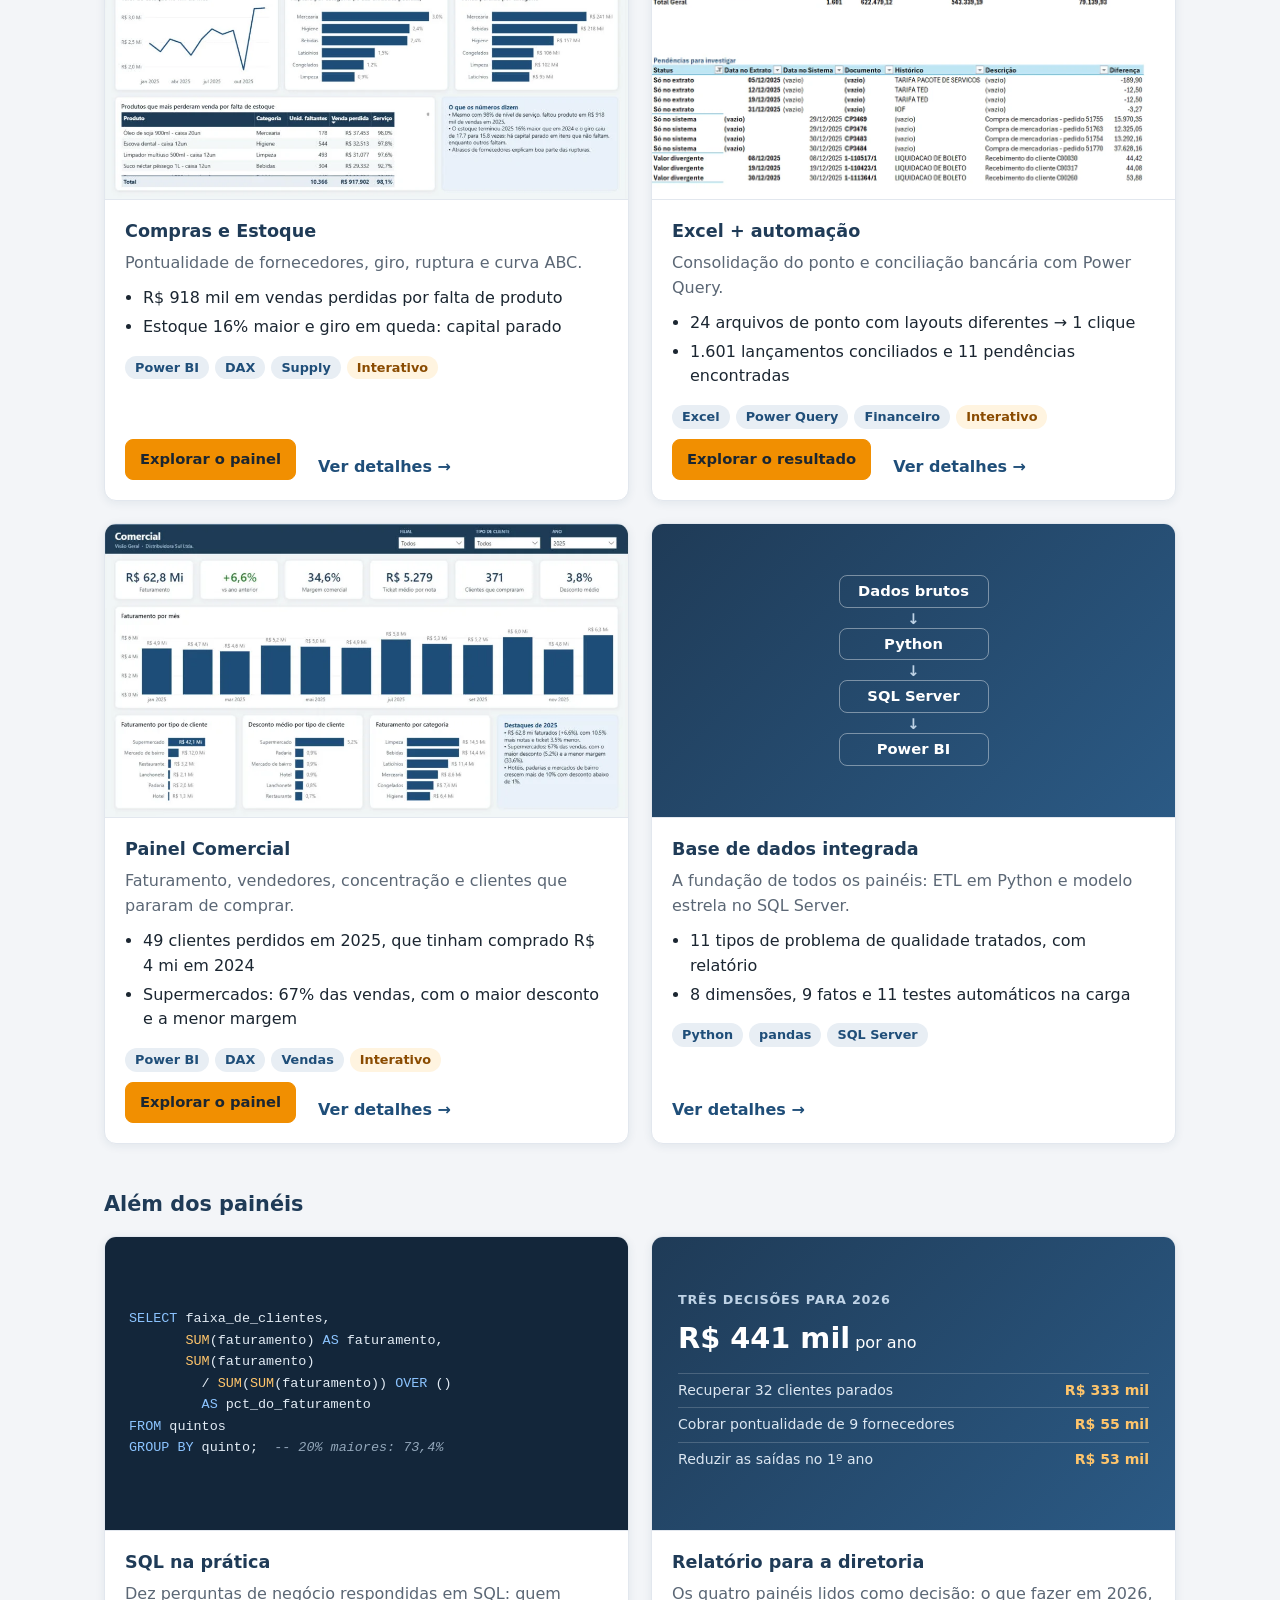
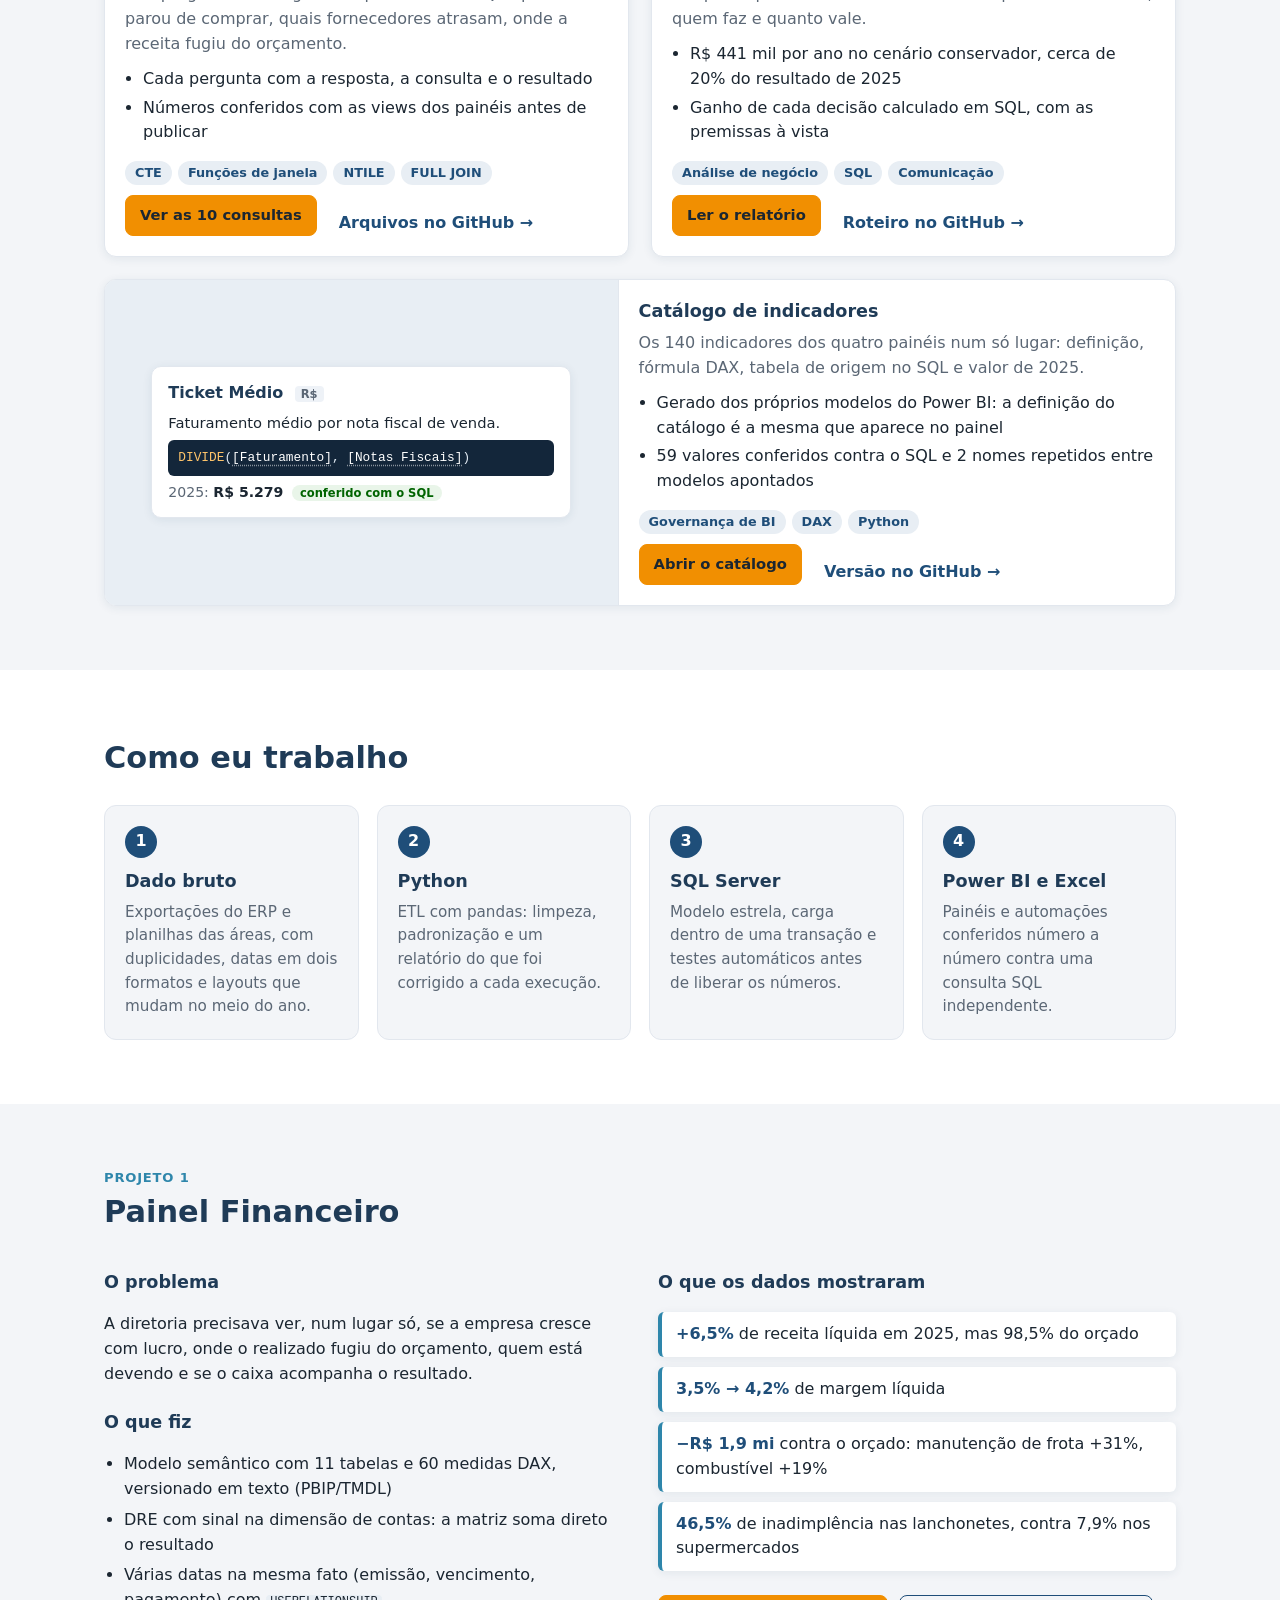
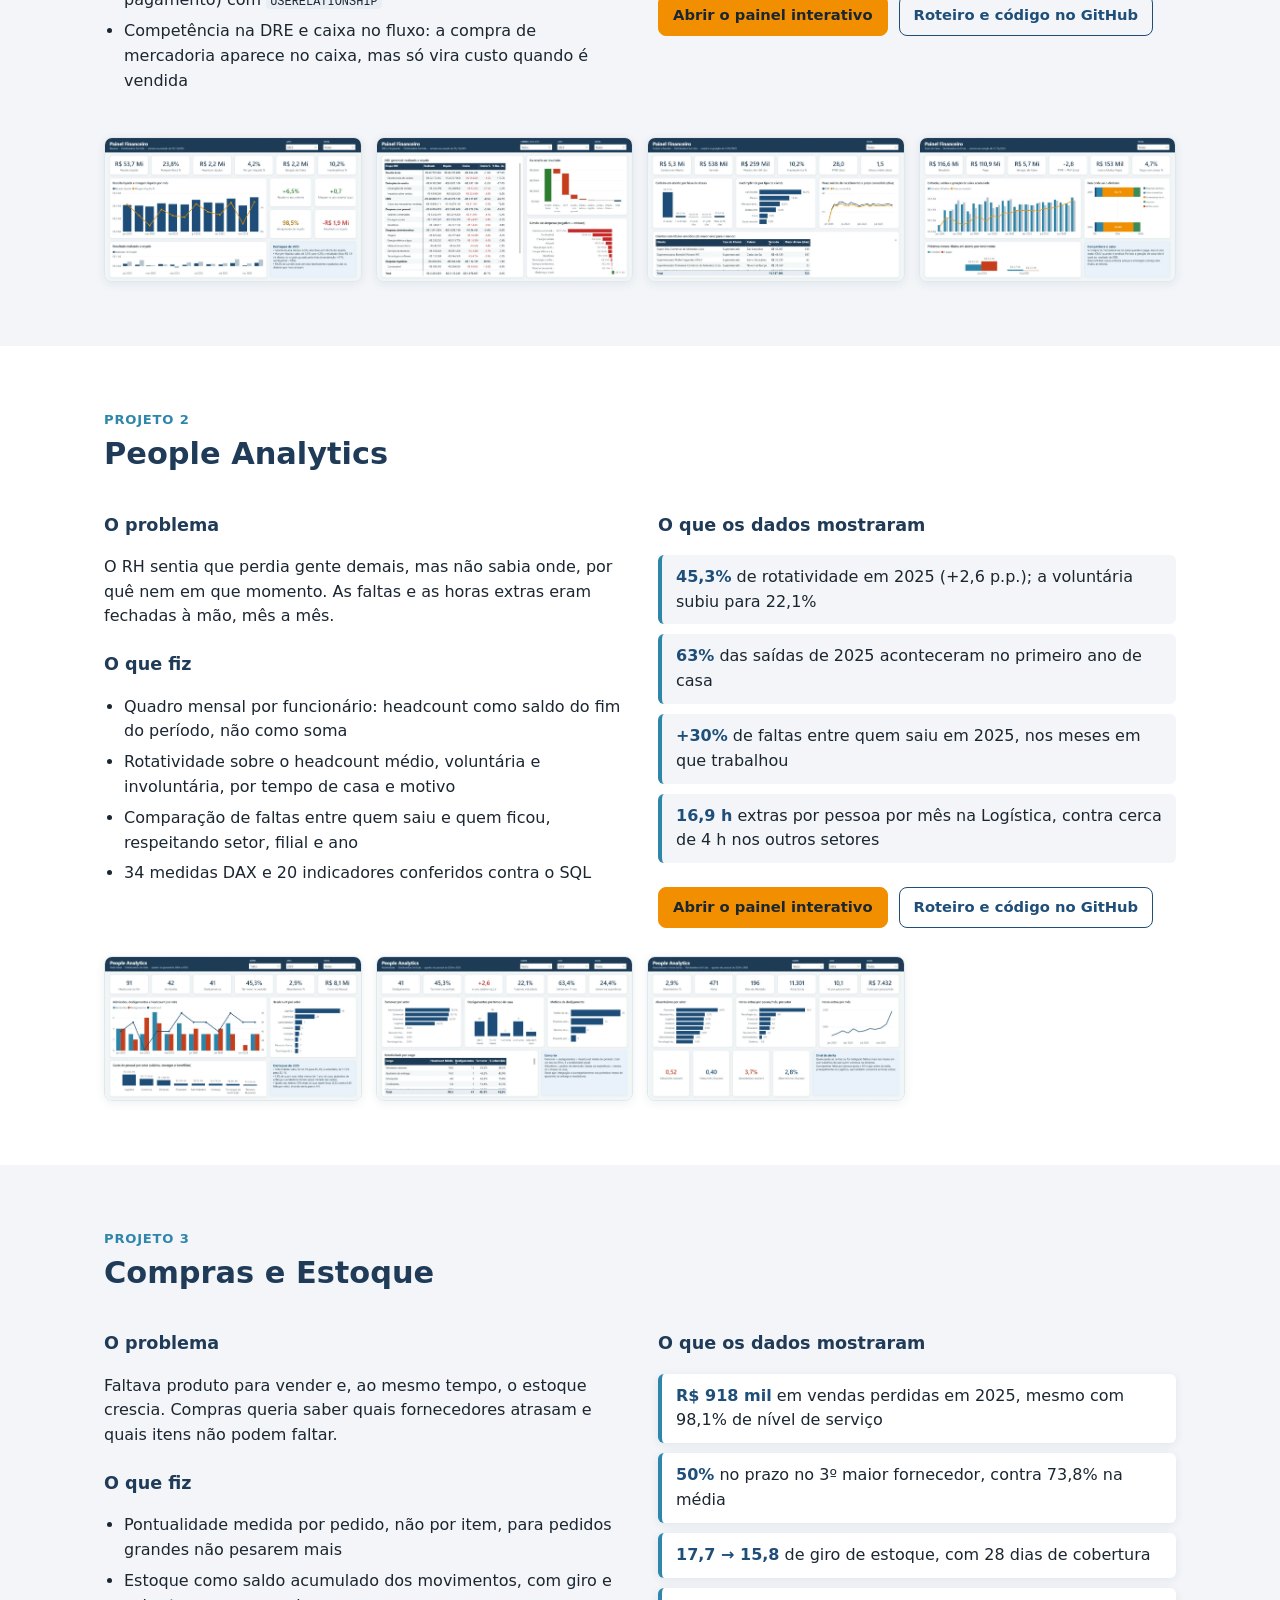
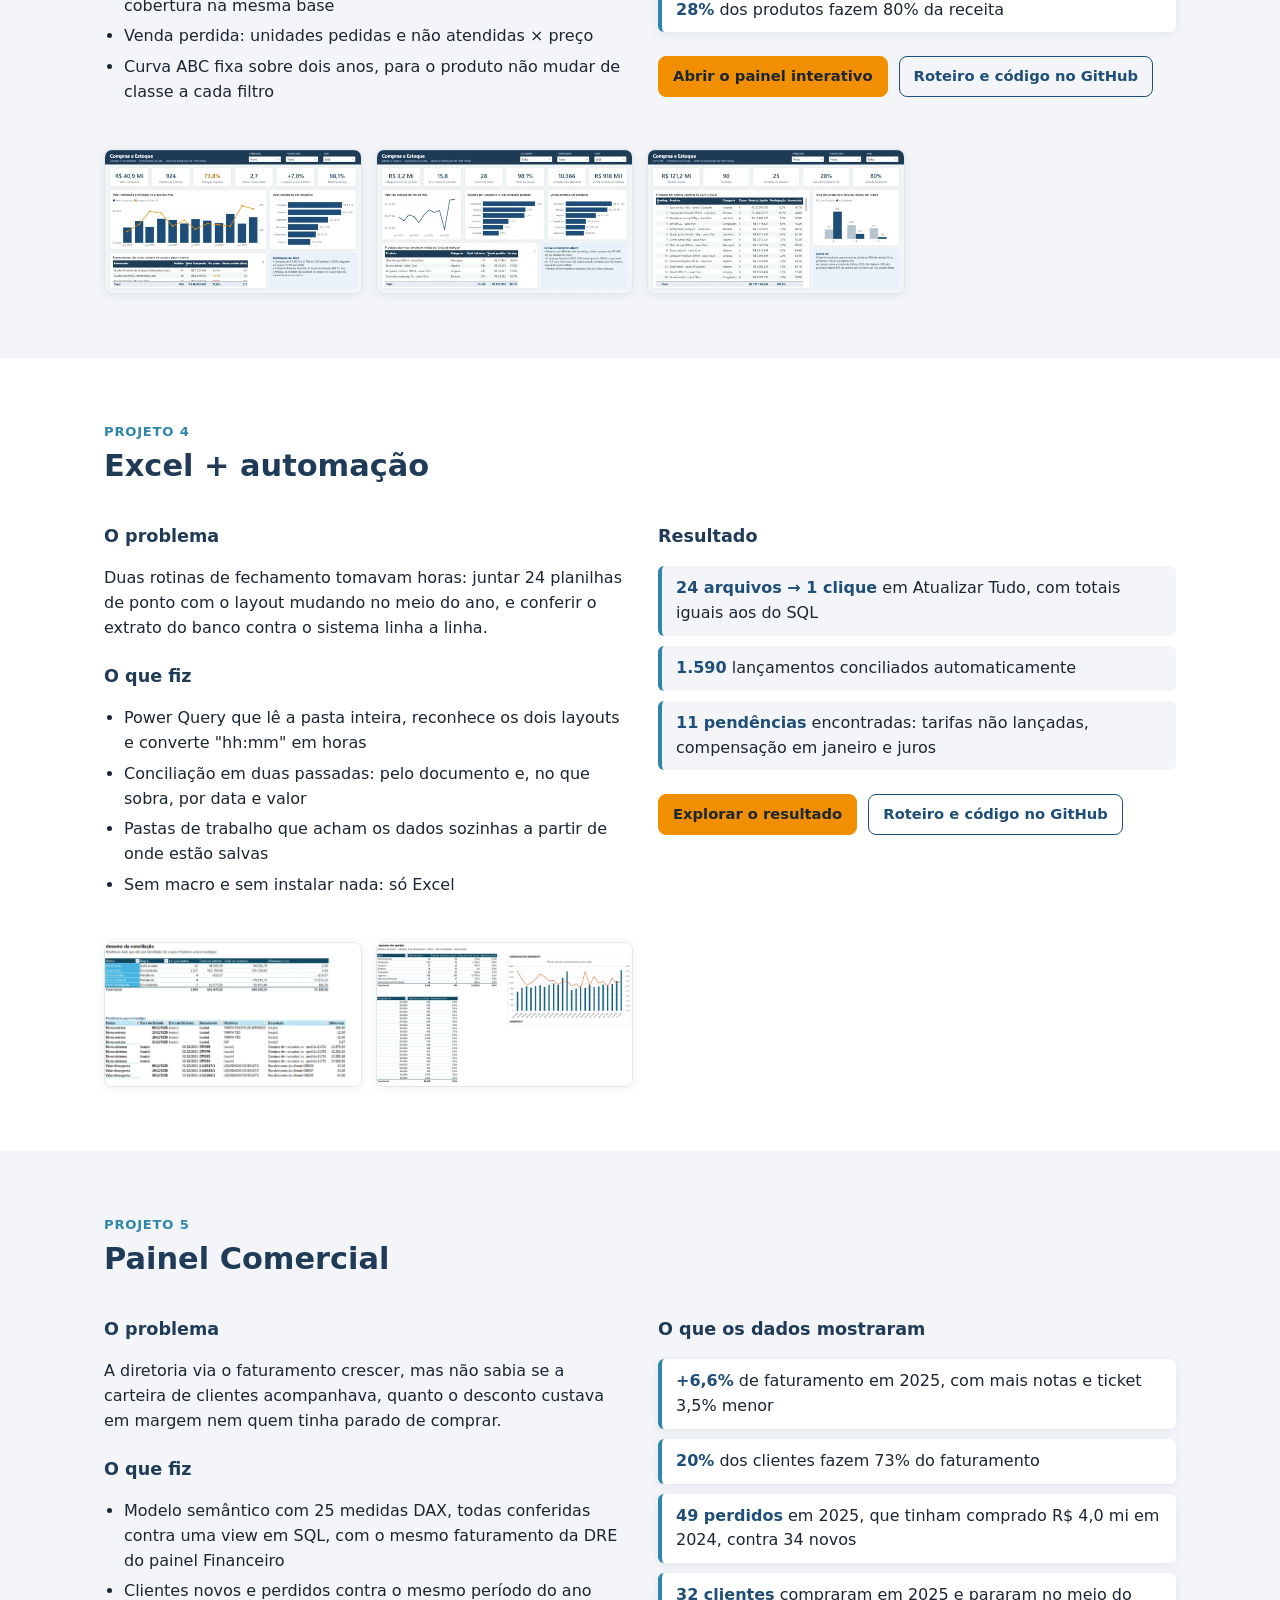
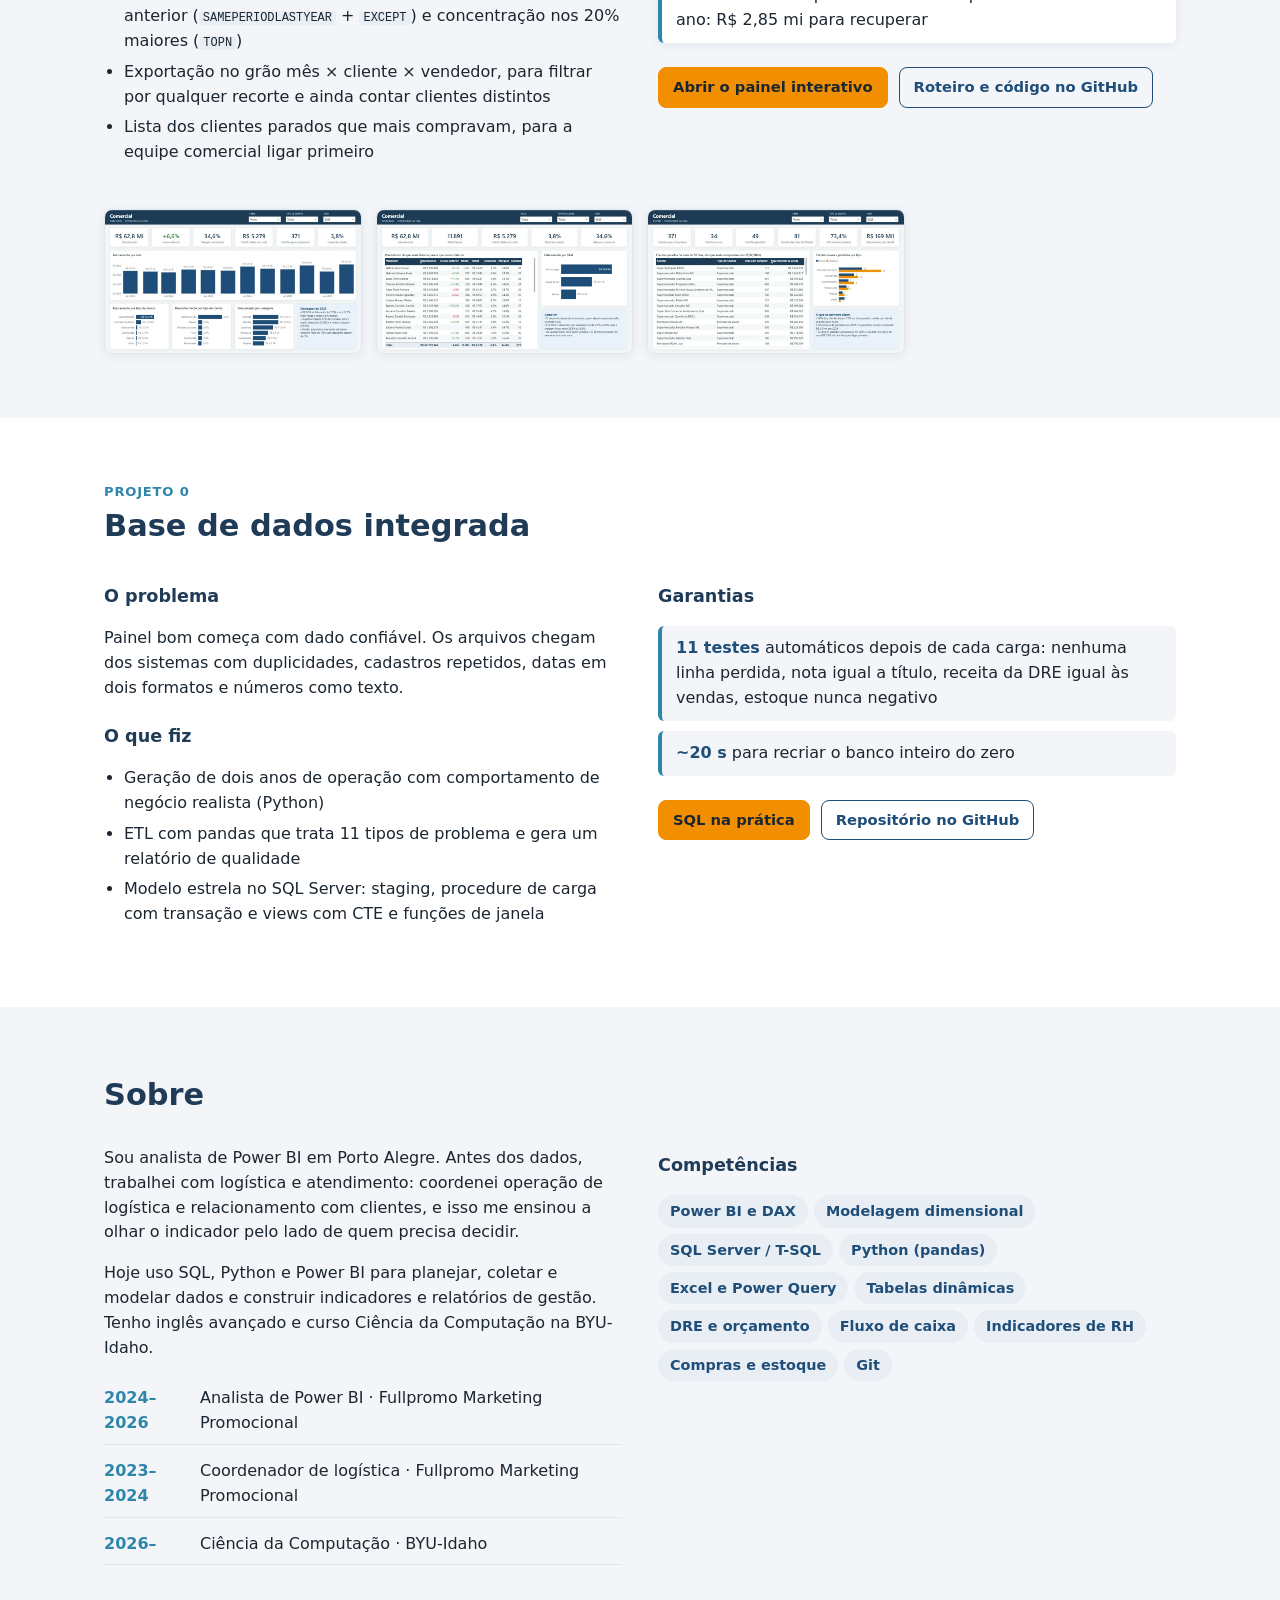
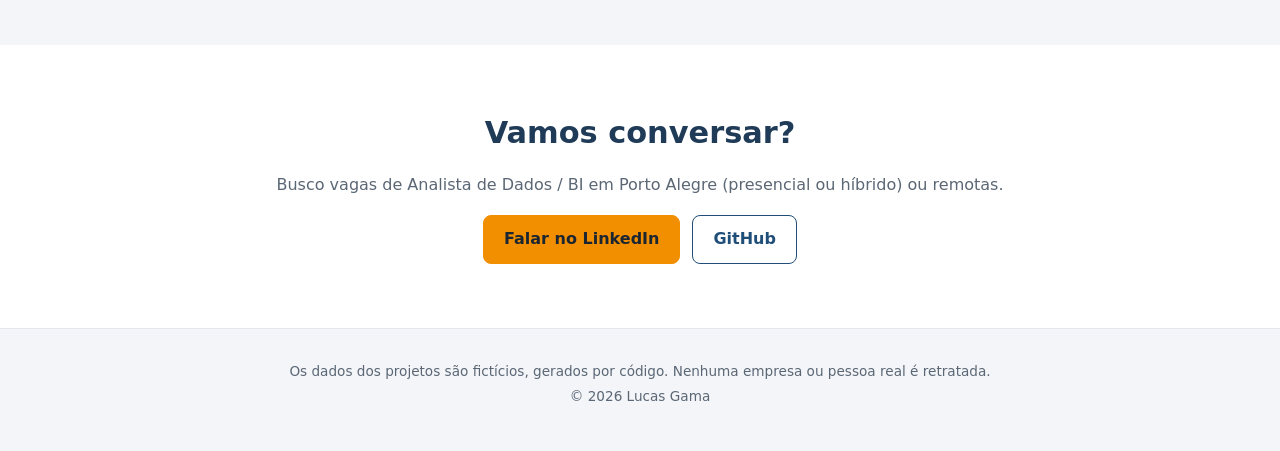
==== commit 3f61b22e: "Catálogo de indicadores com busca indicadores.html lista os 140 indicadores dos quatro painéis com d" ====
--- a/index.html
+++ b/index.html
@@ -205,6 +205,30 @@
           </div>
         </div>
       </article>
+
+      <article class="cartao largo" id="catalogo">
+        <div class="previa-catalogo" aria-hidden="true">
+          <div class="pc-verbete">
+            <p class="pc-nome">Ticket Médio <span>R$</span></p>
+            <p class="pc-definicao">Faturamento médio por nota fiscal de venda.</p>
+            <p class="pc-formula"><span class="f">DIVIDE</span>(<span class="m">[Faturamento]</span>, <span class="m">[Notas Fiscais]</span>)</p>
+            <p class="pc-valor">2025: <strong>R$ 5.279</strong> <span class="pc-selo">conferido com o SQL</span></p>
+          </div>
+        </div>
+        <div class="corpo">
+          <h3>Catálogo de indicadores</h3>
+          <p>Os 140 indicadores dos quatro painéis num só lugar: definição, fórmula DAX, tabela de origem no SQL e valor de 2025.</p>
+          <ul>
+            <li>Gerado dos próprios modelos do Power BI: a definição do catálogo é a mesma que aparece no painel</li>
+            <li>59 valores conferidos contra o SQL e 2 nomes repetidos entre modelos apontados</li>
+          </ul>
+          <p class="tags"><span>Governança de BI</span><span>DAX</span><span>Python</span></p>
+          <div class="acoes-cartao">
+            <a class="botao primario pequeno" href="indicadores.html">Abrir o catálogo</a>
+            <a class="mais" href="https://github.com/Lvgama94/distribuidora-sul/blob/main/docs/catalogo_indicadores.md" target="_blank" rel="noopener">Versão no GitHub →</a>
+          </div>
+        </div>
+      </article>
     </div>
   </section>
 
--- a/assets/style.css
+++ b/assets/style.css
@@ -256,6 +256,42 @@
 }
 .previa-relatorio li span { color: #DCE7F2; }
 .previa-relatorio li b { white-space: nowrap; color: #FFC56B; }
+/* Cartão largo: prévia à esquerda e texto à direita, ocupando a linha inteira da grade */
+.cartao.largo { grid-column: 1 / -1; flex-direction: row; }
+.cartao.largo > .previa-catalogo { flex: 0 0 48%; }
+.previa-catalogo {
+  display: flex;
+  align-items: center;
+  justify-content: center;
+  padding: 24px;
+  background: #E8EEF4;
+  border-right: 1px solid var(--borda);
+}
+.pc-verbete {
+  width: 100%;
+  max-width: 420px;
+  background: var(--cartao);
+  border: 1px solid var(--borda);
+  border-radius: 10px;
+  box-shadow: var(--sombra);
+  padding: 14px 16px;
+}
+.cartao .pc-verbete p { margin: 0 0 6px; }
+.cartao .pc-verbete .pc-nome { font-weight: 700; color: var(--marinho); }
+.pc-nome span { font-size: 0.72rem; font-weight: 600; color: var(--texto-suave); background: #EEF2F7; border-radius: 4px; padding: 1px 6px; margin-left: 6px; }
+.cartao .pc-verbete .pc-definicao { color: var(--texto); font-size: 0.92rem; }
+.cartao .pc-verbete .pc-formula {
+  background: #13263A;
+  color: #E3ECF5;
+  border-radius: 6px;
+  padding: 8px 10px;
+  font: 0.8rem/1.5 Consolas, "Cascadia Mono", "SFMono-Regular", Menlo, monospace;
+}
+.pc-formula .f { color: #FFC56B; }
+.pc-formula .m { color: #FFFFFF; text-decoration: underline dotted rgba(255, 255, 255, 0.5); text-underline-offset: 3px; }
+.cartao .pc-verbete .pc-valor { margin: 0; font-size: 0.88rem; }
+.pc-valor strong { color: var(--texto); }
+.pc-selo { font-size: 0.72rem; font-weight: 600; color: #006300; background: #E9F5E9; border-radius: 999px; padding: 1px 8px; margin-left: 4px; white-space: nowrap; }
 
 /* ------------------------------------------------------------ detalhes */
 .colunas { display: grid; grid-template-columns: 1fr 1fr; gap: 36px; }
@@ -305,6 +341,25 @@
 .rodape { text-align: center; color: var(--texto-suave); font-size: 0.85rem; padding: 28px 24px 40px; border-top: 1px solid var(--borda); }
 .rodape p { margin: 4px 0; }
 
+/* ------------------------------------------------------------ código (SQL na prática e catálogo) */
+/* Fundo escuro com realce de palavras-chave, funções, textos, números e comentários */
+.codigo {
+  margin: 0;
+  padding: 14px 16px;
+  overflow-x: auto;
+  background: #13263A;
+  color: #E3ECF5;
+  border-radius: 8px;
+  font: 0.82rem/1.55 Consolas, "Cascadia Mono", "SFMono-Regular", Menlo, monospace;
+  tab-size: 4;
+}
+.codigo code { background: none; padding: 0; border-radius: 0; font-size: inherit; }
+.codigo .k { color: #8CC4FF; }
+.codigo .f { color: #FFC56B; }
+.codigo .s { color: #9FDFA0; }
+.codigo .n { color: #F4A6C8; }
+.codigo .c { color: #93A7BA; font-style: italic; }
+
 /* ------------------------------------------------------------ lightbox */
 .lightbox {
   position: fixed;
@@ -338,6 +393,8 @@
   .fluxo { grid-template-columns: 1fr 1fr; }
   .colunas { grid-template-columns: 1fr; gap: 8px; }
   .cartoes { grid-template-columns: 1fr; }
+  .cartao.largo { flex-direction: column; }
+  .previa-catalogo { border-right: none; border-bottom: 1px solid var(--borda); }
 }
 
 @media (max-width: 560px) {
@@ -346,6 +403,7 @@
   .secao { padding: 44px 20px; }
   .numeros strong { font-size: 1.6rem; }
   .fluxo { grid-template-columns: 1fr; }
+  .codigo { font-size: 0.76rem; padding: 12px; }
   .previa-codigo { font-size: 0.7rem; padding: 18px 16px; }
   .previa-relatorio { aspect-ratio: auto; padding: 18px 20px; }
 }
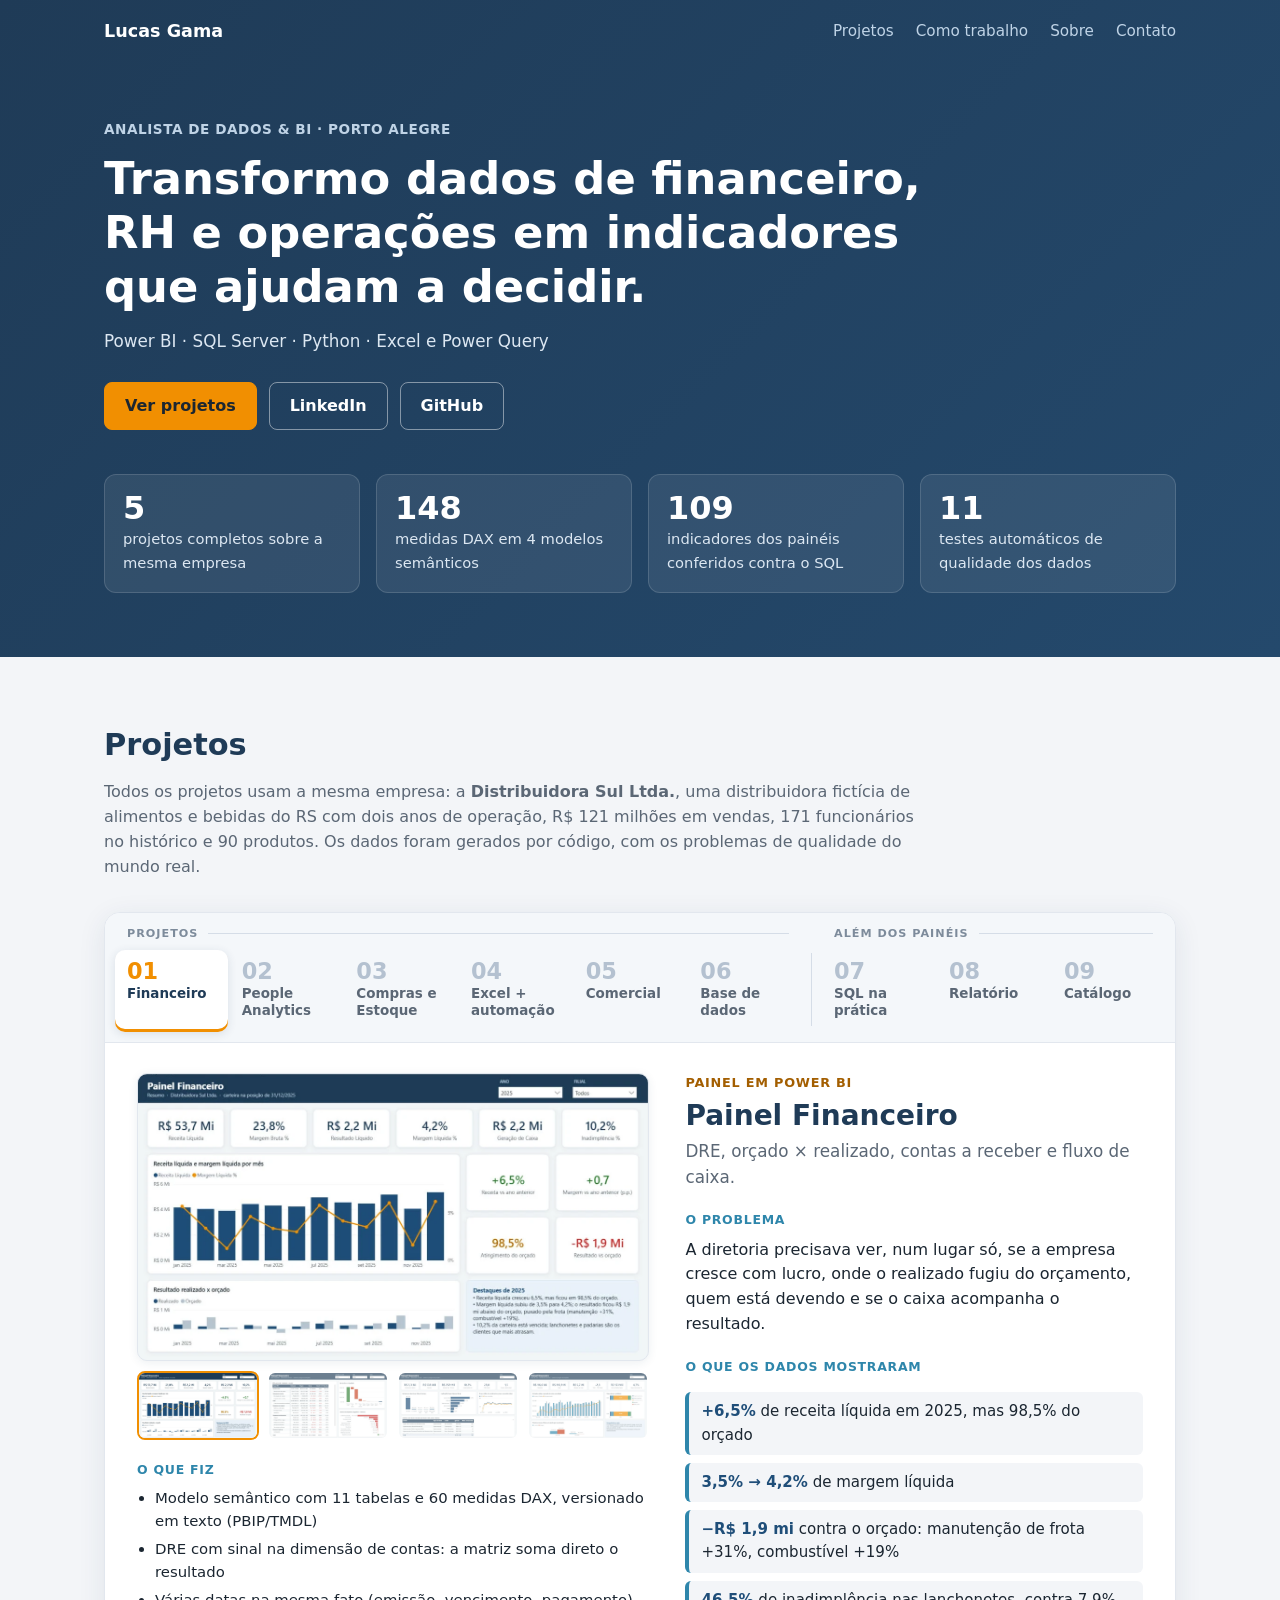
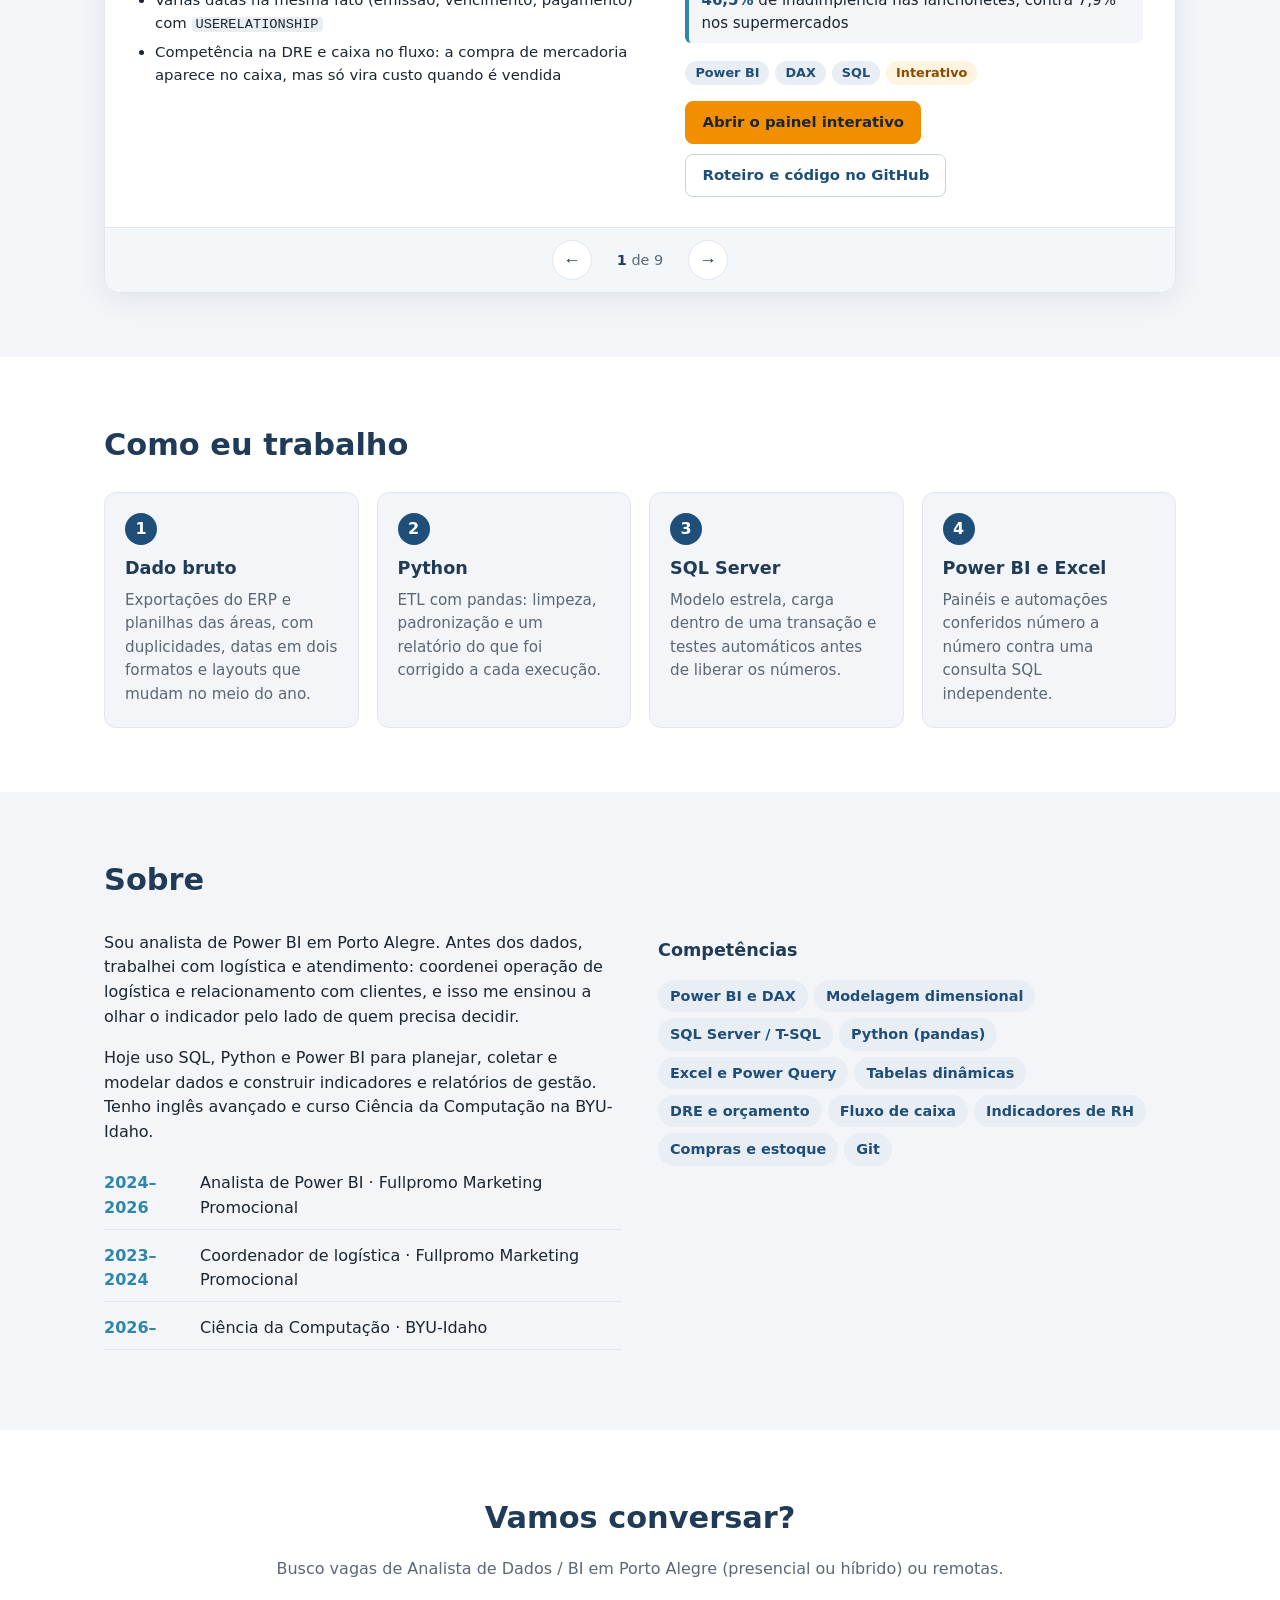
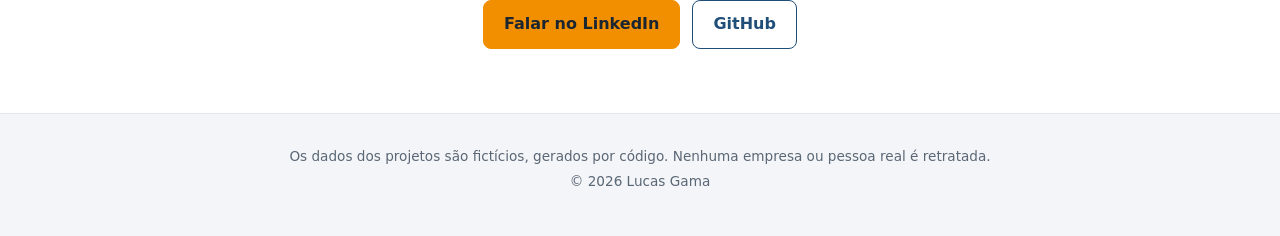
==== commit 1780bf9d: "Página inicial: vitrine de projetos com abas numeradas Os cartões e as seções de detalhes viraram um" ====
--- a/index.html
+++ b/index.html
@@ -53,161 +53,292 @@
     <h2>Projetos</h2>
     <p class="intro">Todos os projetos usam a mesma empresa: a <strong>Distribuidora Sul Ltda.</strong>, uma distribuidora fictícia de alimentos e bebidas do RS com dois anos de operação, R$ 121 milhões em vendas, 171 funcionários no histórico e 90 produtos. Os dados foram gerados por código, com os problemas de qualidade do mundo real.</p>
 
-    <div class="cartoes">
-      <article class="cartao">
-        <img src="assets/img/financeiro_resumo.webp" alt="Painel Financeiro: resumo" loading="lazy">
-        <div class="corpo">
-          <h3>Painel Financeiro</h3>
-          <p>DRE, orçado × realizado, contas a receber e fluxo de caixa.</p>
-          <ul>
-            <li>Resultado R$ 1,9 mi abaixo do orçado, puxado pela frota</li>
-            <li>10,2% da carteira vencida, concentrada nos pequenos clientes</li>
-          </ul>
-          <p class="tags"><span>Power BI</span><span>DAX</span><span>SQL</span><span class="destaque">Interativo</span></p>
-          <div class="acoes-cartao">
-            <a class="botao primario pequeno" href="financeiro.html">Explorar o painel</a>
-            <a class="mais" href="#financeiro">Ver detalhes →</a>
+    <div class="vitrine">
+      <div class="abas-vitrine" role="tablist" aria-label="Projetos">
+        <span class="marcador-aba" aria-hidden="true"></span>
+        <div class="grupo-abas" role="presentation">
+          <span class="rotulo-grupo" aria-hidden="true">Projetos</span>
+          <div class="botoes-grupo" role="presentation">
+            <button type="button" role="tab" id="aba-financeiro" aria-controls="financeiro" aria-selected="true"><span class="num">01</span><span class="nome">Financeiro</span></button>
+            <button type="button" role="tab" id="aba-people-analytics" aria-controls="people-analytics" aria-selected="false" tabindex="-1"><span class="num">02</span><span class="nome">People Analytics</span></button>
+            <button type="button" role="tab" id="aba-compras-estoque" aria-controls="compras-estoque" aria-selected="false" tabindex="-1"><span class="num">03</span><span class="nome">Compras e Estoque</span></button>
+            <button type="button" role="tab" id="aba-excel" aria-controls="excel" aria-selected="false" tabindex="-1"><span class="num">04</span><span class="nome">Excel + automação</span></button>
+            <button type="button" role="tab" id="aba-comercial" aria-controls="comercial" aria-selected="false" tabindex="-1"><span class="num">05</span><span class="nome">Comercial</span></button>
+            <button type="button" role="tab" id="aba-base-de-dados" aria-controls="base-de-dados" aria-selected="false" tabindex="-1"><span class="num">06</span><span class="nome">Base de dados</span></button>
           </div>
         </div>
-      </article>
-
-      <article class="cartao">
-        <img src="assets/img/rh_rotatividade.webp" alt="Painel People Analytics: rotatividade" loading="lazy">
-        <div class="corpo">
-          <h3>People Analytics</h3>
-          <p>Headcount, rotatividade, absenteísmo e horas extras.</p>
-          <ul>
-            <li>Rotatividade de 45,3% (+2,6 p.p.); 63% das saídas no 1º ano</li>
-            <li>Quem saiu faltava 30% mais: sinal de alerta para o RH</li>
-          </ul>
-          <p class="tags"><span>Power BI</span><span>DAX</span><span>RH</span><span class="destaque">Interativo</span></p>
-          <div class="acoes-cartao">
-            <a class="botao primario pequeno" href="rh.html">Explorar o painel</a>
-            <a class="mais" href="#people-analytics">Ver detalhes →</a>
+        <span class="divisoria" aria-hidden="true"></span>
+        <div class="grupo-abas" role="presentation">
+          <span class="rotulo-grupo" aria-hidden="true">Além dos painéis</span>
+          <div class="botoes-grupo" role="presentation">
+            <button type="button" role="tab" id="aba-sql" aria-controls="sql" aria-selected="false" tabindex="-1"><span class="num">07</span><span class="nome">SQL na prática</span></button>
+            <button type="button" role="tab" id="aba-relatorio" aria-controls="relatorio" aria-selected="false" tabindex="-1"><span class="num">08</span><span class="nome">Relatório</span></button>
+            <button type="button" role="tab" id="aba-catalogo" aria-controls="catalogo" aria-selected="false" tabindex="-1"><span class="num">09</span><span class="nome">Catálogo</span></button>
           </div>
         </div>
-      </article>
-
-      <article class="cartao">
-        <img src="assets/img/compras_estoque_ruptura.webp" alt="Painel Compras e Estoque: estoque e ruptura" loading="lazy">
-        <div class="corpo">
-          <h3>Compras e Estoque</h3>
-          <p>Pontualidade de fornecedores, giro, ruptura e curva ABC.</p>
-          <ul>
-            <li>R$ 918 mil em vendas perdidas por falta de produto</li>
-            <li>Estoque 16% maior e giro em queda: capital parado</li>
-          </ul>
-          <p class="tags"><span>Power BI</span><span>DAX</span><span>Supply</span><span class="destaque">Interativo</span></p>
-          <div class="acoes-cartao">
-            <a class="botao primario pequeno" href="compras.html">Explorar o painel</a>
-            <a class="mais" href="#compras-estoque">Ver detalhes →</a>
-          </div>
-        </div>
-      </article>
-
-      <article class="cartao">
-        <img src="assets/img/excel_conciliacao_bancaria.webp" alt="Conciliação bancária no Excel" loading="lazy">
-        <div class="corpo">
-          <h3>Excel + automação</h3>
-          <p>Consolidação do ponto e conciliação bancária com Power Query.</p>
-          <ul>
-            <li>24 arquivos de ponto com layouts diferentes → 1 clique</li>
-            <li>1.601 lançamentos conciliados e 11 pendências encontradas</li>
-          </ul>
-          <p class="tags"><span>Excel</span><span>Power Query</span><span>Financeiro</span><span class="destaque">Interativo</span></p>
-          <div class="acoes-cartao">
-            <a class="botao primario pequeno" href="excel.html">Explorar o resultado</a>
-            <a class="mais" href="#excel">Ver detalhes →</a>
-          </div>
-        </div>
-      </article>
-
-      <article class="cartao">
-        <img src="assets/img/comercial_visao_geral.webp" alt="Painel Comercial: visão geral" loading="lazy">
-        <div class="corpo">
-          <h3>Painel Comercial</h3>
-          <p>Faturamento, vendedores, concentração e clientes que pararam de comprar.</p>
-          <ul>
-            <li>49 clientes perdidos em 2025, que tinham comprado R$ 4 mi em 2024</li>
-            <li>Supermercados: 67% das vendas, com o maior desconto e a menor margem</li>
-          </ul>
-          <p class="tags"><span>Power BI</span><span>DAX</span><span>Vendas</span><span class="destaque">Interativo</span></p>
-          <div class="acoes-cartao">
-            <a class="botao primario pequeno" href="comercial.html">Explorar o painel</a>
-            <a class="mais" href="#comercial">Ver detalhes →</a>
-          </div>
-        </div>
-      </article>
-
-      <article class="cartao cartao-base">
-        <div class="fluxo-mini" aria-hidden="true">
-          <span>Dados brutos</span><span>Python</span><span>SQL Server</span><span>Power BI</span>
-        </div>
-        <div class="corpo">
-          <h3>Base de dados integrada</h3>
-          <p>A fundação de todos os painéis: ETL em Python e modelo estrela no SQL Server.</p>
-          <ul>
-            <li>11 tipos de problema de qualidade tratados, com relatório</li>
-            <li>8 dimensões, 9 fatos e 11 testes automáticos na carga</li>
-          </ul>
-          <p class="tags"><span>Python</span><span>pandas</span><span>SQL Server</span></p>
-          <a class="mais" href="#base-de-dados">Ver detalhes →</a>
-        </div>
-      </article>
-    </div>
-
-    <h3 class="titulo-extras">Além dos painéis</h3>
-    <div class="cartoes">
-      <article class="cartao" id="sql">
-        <pre class="previa-codigo" aria-hidden="true"><code><span class="k">SELECT</span> faixa_de_clientes,
+      </div>
+
+      <div class="paineis-vitrine">
+        <article class="projeto ativo" role="tabpanel" id="financeiro" aria-labelledby="aba-financeiro" tabindex="0">
+          <div class="projeto-visual">
+            <button type="button" class="imagem-principal" aria-label="Ampliar: Resumo">
+              <img src="assets/img/financeiro_resumo.webp" alt="Resumo" loading="lazy">
+            </button>
+            <div class="miniaturas" role="group" aria-label="Páginas">
+              <button type="button" class="miniatura ativa" aria-pressed="true" data-src="assets/img/financeiro_resumo.webp" aria-label="Resumo"><img src="assets/img/financeiro_resumo.webp" alt="" loading="lazy"></button>
+              <button type="button" class="miniatura" aria-pressed="false" data-src="assets/img/financeiro_dre.webp" aria-label="DRE e Orçamento"><img src="assets/img/financeiro_dre.webp" alt="" loading="lazy"></button>
+              <button type="button" class="miniatura" aria-pressed="false" data-src="assets/img/financeiro_receber.webp" aria-label="Contas a Receber"><img src="assets/img/financeiro_receber.webp" alt="" loading="lazy"></button>
+              <button type="button" class="miniatura" aria-pressed="false" data-src="assets/img/financeiro_caixa.webp" aria-label="Fluxo de Caixa"><img src="assets/img/financeiro_caixa.webp" alt="" loading="lazy"></button>
+            </div>
+            <h4>O que fiz</h4>
+            <ul class="o-que-fiz">
+              <li>Modelo semântico com 11 tabelas e 60 medidas DAX, versionado em texto (PBIP/TMDL)</li>
+              <li>DRE com sinal na dimensão de contas: a matriz soma direto o resultado</li>
+              <li>Várias datas na mesma fato (emissão, vencimento, pagamento) com <code>USERELATIONSHIP</code></li>
+              <li>Competência na DRE e caixa no fluxo: a compra de mercadoria aparece no caixa, mas só vira custo quando é vendida</li>
+            </ul>
+          </div>
+          <div class="projeto-texto">
+            <p class="kicker surge" style="--i: 0">Painel em Power BI</p>
+            <h3 class="surge" style="--i: 1">Painel Financeiro</h3>
+            <p class="lead surge" style="--i: 2">DRE, orçado × realizado, contas a receber e fluxo de caixa.</p>
+            <h4 class="surge" style="--i: 3">O problema</h4>
+            <p class="surge" style="--i: 4">A diretoria precisava ver, num lugar só, se a empresa cresce com lucro, onde o realizado fugiu do orçamento, quem está devendo e se o caixa acompanha o resultado.</p>
+            <h4 class="surge" style="--i: 5">O que os dados mostraram</h4>
+            <ul class="destaques surge" style="--i: 6">
+              <li><strong>+6,5%</strong> de receita líquida em 2025, mas 98,5% do orçado</li>
+              <li><strong>3,5% → 4,2%</strong> de margem líquida</li>
+              <li><strong>−R$ 1,9 mi</strong> contra o orçado: manutenção de frota +31%, combustível +19%</li>
+              <li><strong>46,5%</strong> de inadimplência nas lanchonetes, contra 7,9% nos supermercados</li>
+            </ul>
+            <p class="tags surge" style="--i: 7"><span>Power BI</span><span>DAX</span><span>SQL</span><span class="destaque">Interativo</span></p>
+            <div class="acoes-projeto surge" style="--i: 8"><a class="botao primario" href="financeiro.html">Abrir o painel interativo</a><a class="botao secundario" href="https://github.com/Lvgama94/distribuidora-sul/blob/main/docs/painel_financeiro.md" target="_blank" rel="noopener">Roteiro e código no GitHub</a></div>
+          </div>
+        </article>
+        <article class="projeto" role="tabpanel" id="people-analytics" aria-labelledby="aba-people-analytics" tabindex="0">
+          <div class="projeto-visual">
+            <button type="button" class="imagem-principal" aria-label="Ampliar: Visão Geral">
+              <img src="assets/img/rh_visao_geral.webp" alt="Visão Geral" loading="lazy">
+            </button>
+            <div class="miniaturas" role="group" aria-label="Páginas">
+              <button type="button" class="miniatura ativa" aria-pressed="true" data-src="assets/img/rh_visao_geral.webp" aria-label="Visão Geral"><img src="assets/img/rh_visao_geral.webp" alt="" loading="lazy"></button>
+              <button type="button" class="miniatura" aria-pressed="false" data-src="assets/img/rh_rotatividade.webp" aria-label="Rotatividade"><img src="assets/img/rh_rotatividade.webp" alt="" loading="lazy"></button>
+              <button type="button" class="miniatura" aria-pressed="false" data-src="assets/img/rh_absenteismo.webp" aria-label="Absenteísmo e Horas Extras"><img src="assets/img/rh_absenteismo.webp" alt="" loading="lazy"></button>
+            </div>
+            <h4>O que fiz</h4>
+            <ul class="o-que-fiz">
+              <li>Quadro mensal por funcionário: headcount como saldo do fim do período, não como soma</li>
+              <li>Rotatividade sobre o headcount médio, voluntária e involuntária, por tempo de casa e motivo</li>
+              <li>Comparação de faltas entre quem saiu e quem ficou, respeitando setor, filial e ano</li>
+              <li>34 medidas DAX e 20 indicadores conferidos contra o SQL</li>
+            </ul>
+          </div>
+          <div class="projeto-texto">
+            <p class="kicker surge" style="--i: 0">Painel em Power BI</p>
+            <h3 class="surge" style="--i: 1">People Analytics</h3>
+            <p class="lead surge" style="--i: 2">Headcount, rotatividade, absenteísmo e horas extras.</p>
+            <h4 class="surge" style="--i: 3">O problema</h4>
+            <p class="surge" style="--i: 4">O RH sentia que perdia gente demais, mas não sabia onde, por quê nem em que momento. As faltas e as horas extras eram fechadas à mão, mês a mês.</p>
+            <h4 class="surge" style="--i: 5">O que os dados mostraram</h4>
+            <ul class="destaques surge" style="--i: 6">
+              <li><strong>45,3%</strong> de rotatividade em 2025 (+2,6 p.p.); a voluntária subiu para 22,1%</li>
+              <li><strong>63%</strong> das saídas de 2025 aconteceram no primeiro ano de casa</li>
+              <li><strong>+30%</strong> de faltas entre quem saiu em 2025, nos meses em que trabalhou</li>
+              <li><strong>16,9 h</strong> extras por pessoa por mês na Logística, contra cerca de 4 h nos outros setores</li>
+            </ul>
+            <p class="tags surge" style="--i: 7"><span>Power BI</span><span>DAX</span><span>RH</span><span class="destaque">Interativo</span></p>
+            <div class="acoes-projeto surge" style="--i: 8"><a class="botao primario" href="rh.html">Abrir o painel interativo</a><a class="botao secundario" href="https://github.com/Lvgama94/distribuidora-sul/blob/main/docs/painel_people_analytics.md" target="_blank" rel="noopener">Roteiro e código no GitHub</a></div>
+          </div>
+        </article>
+        <article class="projeto" role="tabpanel" id="compras-estoque" aria-labelledby="aba-compras-estoque" tabindex="0">
+          <div class="projeto-visual">
+            <button type="button" class="imagem-principal" aria-label="Ampliar: Compras e Fornecedores">
+              <img src="assets/img/compras_fornecedores.webp" alt="Compras e Fornecedores" loading="lazy">
+            </button>
+            <div class="miniaturas" role="group" aria-label="Páginas">
+              <button type="button" class="miniatura ativa" aria-pressed="true" data-src="assets/img/compras_fornecedores.webp" aria-label="Compras e Fornecedores"><img src="assets/img/compras_fornecedores.webp" alt="" loading="lazy"></button>
+              <button type="button" class="miniatura" aria-pressed="false" data-src="assets/img/compras_estoque_ruptura.webp" aria-label="Estoque e Ruptura"><img src="assets/img/compras_estoque_ruptura.webp" alt="" loading="lazy"></button>
+              <button type="button" class="miniatura" aria-pressed="false" data-src="assets/img/compras_curva_abc.webp" aria-label="Curva ABC"><img src="assets/img/compras_curva_abc.webp" alt="" loading="lazy"></button>
+            </div>
+            <h4>O que fiz</h4>
+            <ul class="o-que-fiz">
+              <li>Pontualidade medida por pedido, não por item, para pedidos grandes não pesarem mais</li>
+              <li>Estoque como saldo acumulado dos movimentos, com giro e cobertura na mesma base</li>
+              <li>Venda perdida: unidades pedidas e não atendidas × preço</li>
+              <li>Curva ABC fixa sobre dois anos, para o produto não mudar de classe a cada filtro</li>
+            </ul>
+          </div>
+          <div class="projeto-texto">
+            <p class="kicker surge" style="--i: 0">Painel em Power BI</p>
+            <h3 class="surge" style="--i: 1">Compras e Estoque</h3>
+            <p class="lead surge" style="--i: 2">Pontualidade de fornecedores, giro, ruptura e curva ABC.</p>
+            <h4 class="surge" style="--i: 3">O problema</h4>
+            <p class="surge" style="--i: 4">Faltava produto para vender e, ao mesmo tempo, o estoque crescia. Compras queria saber quais fornecedores atrasam e quais itens não podem faltar.</p>
+            <h4 class="surge" style="--i: 5">O que os dados mostraram</h4>
+            <ul class="destaques surge" style="--i: 6">
+              <li><strong>R$ 918 mil</strong> em vendas perdidas em 2025, mesmo com 98,1% de nível de serviço</li>
+              <li><strong>50%</strong> no prazo no 3º maior fornecedor, contra 73,8% na média</li>
+              <li><strong>17,7 → 15,8</strong> de giro de estoque, com 28 dias de cobertura</li>
+              <li><strong>28%</strong> dos produtos fazem 80% da receita</li>
+            </ul>
+            <p class="tags surge" style="--i: 7"><span>Power BI</span><span>DAX</span><span>Supply</span><span class="destaque">Interativo</span></p>
+            <div class="acoes-projeto surge" style="--i: 8"><a class="botao primario" href="compras.html">Abrir o painel interativo</a><a class="botao secundario" href="https://github.com/Lvgama94/distribuidora-sul/blob/main/docs/painel_compras_estoque.md" target="_blank" rel="noopener">Roteiro e código no GitHub</a></div>
+          </div>
+        </article>
+        <article class="projeto" role="tabpanel" id="excel" aria-labelledby="aba-excel" tabindex="0">
+          <div class="projeto-visual">
+            <button type="button" class="imagem-principal" aria-label="Ampliar: Conciliação bancária">
+              <img src="assets/img/excel_conciliacao_bancaria.webp" alt="Conciliação bancária" loading="lazy">
+            </button>
+            <div class="miniaturas" role="group" aria-label="Páginas">
+              <button type="button" class="miniatura ativa" aria-pressed="true" data-src="assets/img/excel_conciliacao_bancaria.webp" aria-label="Conciliação bancária"><img src="assets/img/excel_conciliacao_bancaria.webp" alt="" loading="lazy"></button>
+              <button type="button" class="miniatura" aria-pressed="false" data-src="assets/img/excel_consolidacao_ponto.webp" aria-label="Consolidação do ponto"><img src="assets/img/excel_consolidacao_ponto.webp" alt="" loading="lazy"></button>
+            </div>
+            <h4>O que fiz</h4>
+            <ul class="o-que-fiz">
+              <li>Power Query que lê a pasta inteira, reconhece os dois layouts e converte "hh:mm" em horas</li>
+              <li>Conciliação em duas passadas: pelo documento e, no que sobra, por data e valor</li>
+              <li>Pastas de trabalho que acham os dados sozinhas a partir de onde estão salvas</li>
+              <li>Sem macro e sem instalar nada: só Excel</li>
+            </ul>
+          </div>
+          <div class="projeto-texto">
+            <p class="kicker surge" style="--i: 0">Excel e Power Query</p>
+            <h3 class="surge" style="--i: 1">Excel + automação</h3>
+            <p class="lead surge" style="--i: 2">Consolidação do ponto e conciliação bancária com Power Query.</p>
+            <h4 class="surge" style="--i: 3">O problema</h4>
+            <p class="surge" style="--i: 4">Duas rotinas de fechamento tomavam horas: juntar 24 planilhas de ponto com o layout mudando no meio do ano, e conferir o extrato do banco contra o sistema linha a linha.</p>
+            <h4 class="surge" style="--i: 5">Resultado</h4>
+            <ul class="destaques surge" style="--i: 6">
+              <li><strong>24 arquivos → 1 clique</strong> em Atualizar Tudo, com totais iguais aos do SQL</li>
+              <li><strong>1.590</strong> lançamentos conciliados automaticamente</li>
+              <li><strong>11 pendências</strong> encontradas: tarifas não lançadas, compensação em janeiro e juros</li>
+            </ul>
+            <p class="tags surge" style="--i: 7"><span>Excel</span><span>Power Query</span><span>Financeiro</span><span class="destaque">Interativo</span></p>
+            <div class="acoes-projeto surge" style="--i: 8"><a class="botao primario" href="excel.html">Explorar o resultado</a><a class="botao secundario" href="https://github.com/Lvgama94/distribuidora-sul/blob/main/docs/excel_automacao.md" target="_blank" rel="noopener">Roteiro e código no GitHub</a></div>
+          </div>
+        </article>
+        <article class="projeto" role="tabpanel" id="comercial" aria-labelledby="aba-comercial" tabindex="0">
+          <div class="projeto-visual">
+            <button type="button" class="imagem-principal" aria-label="Ampliar: Visão Geral">
+              <img src="assets/img/comercial_visao_geral.webp" alt="Visão Geral" loading="lazy">
+            </button>
+            <div class="miniaturas" role="group" aria-label="Páginas">
+              <button type="button" class="miniatura ativa" aria-pressed="true" data-src="assets/img/comercial_visao_geral.webp" aria-label="Visão Geral"><img src="assets/img/comercial_visao_geral.webp" alt="" loading="lazy"></button>
+              <button type="button" class="miniatura" aria-pressed="false" data-src="assets/img/comercial_vendedores.webp" aria-label="Vendedores"><img src="assets/img/comercial_vendedores.webp" alt="" loading="lazy"></button>
+              <button type="button" class="miniatura" aria-pressed="false" data-src="assets/img/comercial_clientes.webp" aria-label="Clientes"><img src="assets/img/comercial_clientes.webp" alt="" loading="lazy"></button>
+            </div>
+            <h4>O que fiz</h4>
+            <ul class="o-que-fiz">
+              <li>Modelo semântico com 25 medidas DAX, todas conferidas contra uma view em SQL, com o mesmo faturamento da DRE do painel Financeiro</li>
+              <li>Clientes novos e perdidos contra o mesmo período do ano anterior (<code>SAMEPERIODLASTYEAR</code> + <code>EXCEPT</code>) e concentração nos 20% maiores (<code>TOPN</code>)</li>
+              <li>Exportação no grão mês × cliente × vendedor, para filtrar por qualquer recorte e ainda contar clientes distintos</li>
+              <li>Lista dos clientes parados que mais compravam, para a equipe comercial ligar primeiro</li>
+            </ul>
+          </div>
+          <div class="projeto-texto">
+            <p class="kicker surge" style="--i: 0">Painel em Power BI</p>
+            <h3 class="surge" style="--i: 1">Painel Comercial</h3>
+            <p class="lead surge" style="--i: 2">Faturamento, vendedores, concentração e clientes que pararam de comprar.</p>
+            <h4 class="surge" style="--i: 3">O problema</h4>
+            <p class="surge" style="--i: 4">A diretoria via o faturamento crescer, mas não sabia se a carteira de clientes acompanhava, quanto o desconto custava em margem nem quem tinha parado de comprar.</p>
+            <h4 class="surge" style="--i: 5">O que os dados mostraram</h4>
+            <ul class="destaques surge" style="--i: 6">
+              <li><strong>+6,6%</strong> de faturamento em 2025, com mais notas e ticket 3,5% menor</li>
+              <li><strong>20%</strong> dos clientes fazem 73% do faturamento</li>
+              <li><strong>49 perdidos</strong> em 2025, que tinham comprado R$ 4,0 mi em 2024, contra 34 novos</li>
+              <li><strong>32 clientes</strong> compraram em 2025 e pararam no meio do ano: R$ 2,85 mi para recuperar</li>
+            </ul>
+            <p class="tags surge" style="--i: 7"><span>Power BI</span><span>DAX</span><span>Vendas</span><span class="destaque">Interativo</span></p>
+            <div class="acoes-projeto surge" style="--i: 8"><a class="botao primario" href="comercial.html">Abrir o painel interativo</a><a class="botao secundario" href="https://github.com/Lvgama94/distribuidora-sul/blob/main/docs/painel_comercial.md" target="_blank" rel="noopener">Roteiro e código no GitHub</a></div>
+          </div>
+        </article>
+        <article class="projeto" role="tabpanel" id="base-de-dados" aria-labelledby="aba-base-de-dados" tabindex="0">
+          <div class="projeto-visual">
+            <div class="fluxo-grande" aria-hidden="true">
+              <span>Dados brutos<small>CSV do ERP e planilhas</small></span>
+              <span>Python<small>ETL e relatório de qualidade</small></span>
+              <span>SQL Server<small>modelo estrela e 11 testes</small></span>
+              <span>Power BI<small>4 painéis conferidos</small></span>
+            </div>
+            <h4>O que fiz</h4>
+            <ul class="o-que-fiz">
+              <li>Geração de dois anos de operação com comportamento de negócio realista (Python)</li>
+              <li>ETL com pandas que trata 11 tipos de problema e gera um relatório de qualidade</li>
+              <li>Modelo estrela no SQL Server: staging, procedure de carga com transação e views com CTE e funções de janela</li>
+            </ul>
+          </div>
+          <div class="projeto-texto">
+            <p class="kicker surge" style="--i: 0">Python e SQL Server</p>
+            <h3 class="surge" style="--i: 1">Base de dados integrada</h3>
+            <p class="lead surge" style="--i: 2">A fundação de todos os painéis: ETL em Python e modelo estrela no SQL Server.</p>
+            <h4 class="surge" style="--i: 3">O problema</h4>
+            <p class="surge" style="--i: 4">Painel bom começa com dado confiável. Os arquivos chegam dos sistemas com duplicidades, cadastros repetidos, datas em dois formatos e números como texto.</p>
+            <h4 class="surge" style="--i: 5">Garantias</h4>
+            <ul class="destaques surge" style="--i: 6">
+              <li><strong>11 testes</strong> automáticos depois de cada carga: nenhuma linha perdida, nota igual a título, receita da DRE igual às vendas, estoque nunca negativo</li>
+              <li><strong>~20 s</strong> para recriar o banco inteiro do zero</li>
+            </ul>
+            <p class="tags surge" style="--i: 7"><span>Python</span><span>pandas</span><span>SQL Server</span></p>
+            <div class="acoes-projeto surge" style="--i: 8"><a class="botao primario" href="sql.html">SQL na prática</a><a class="botao secundario" href="https://github.com/Lvgama94/distribuidora-sul" target="_blank" rel="noopener">Repositório no GitHub</a></div>
+          </div>
+        </article>
+        <article class="projeto" role="tabpanel" id="sql" aria-labelledby="aba-sql" tabindex="0">
+          <div class="projeto-visual">
+            <div class="visual-desenhado">
+              <pre class="previa-codigo" aria-hidden="true"><code><span class="k">SELECT</span> faixa_de_clientes,
        <span class="f">SUM</span>(faturamento) <span class="k">AS</span> faturamento,
        <span class="f">SUM</span>(faturamento)
          / <span class="f">SUM</span>(<span class="f">SUM</span>(faturamento)) <span class="k">OVER</span> ()
          <span class="k">AS</span> pct_do_faturamento
 <span class="k">FROM</span> quintos
 <span class="k">GROUP BY</span> quinto;  <span class="c">-- 20% maiores: 73,4%</span></code></pre>
-        <div class="corpo">
-          <h3>SQL na prática</h3>
-          <p>Dez perguntas de negócio respondidas em SQL: quem parou de comprar, quais fornecedores atrasam, onde a receita fugiu do orçamento.</p>
-          <ul>
-            <li>Cada pergunta com a resposta, a consulta e o resultado</li>
-            <li>Números conferidos com as views dos painéis antes de publicar</li>
-          </ul>
-          <p class="tags"><span>CTE</span><span>Funções de janela</span><span>NTILE</span><span>FULL JOIN</span></p>
-          <div class="acoes-cartao">
-            <a class="botao primario pequeno" href="sql.html">Ver as 10 consultas</a>
-            <a class="mais" href="https://github.com/Lvgama94/distribuidora-sul/tree/main/sql/perguntas" target="_blank" rel="noopener">Arquivos no GitHub →</a>
-          </div>
-        </div>
-      </article>
-
-      <article class="cartao" id="relatorio">
-        <div class="previa-relatorio" aria-hidden="true">
+            </div>
+          </div>
+          <div class="projeto-texto">
+            <p class="kicker surge" style="--i: 0">SQL Server</p>
+            <h3 class="surge" style="--i: 1">SQL na prática</h3>
+            <p class="lead surge" style="--i: 2">Dez perguntas de negócio respondidas em SQL: quem parou de comprar, quais fornecedores atrasam, onde a receita fugiu do orçamento.</p>
+            <h4 class="surge" style="--i: 3">Destaques</h4>
+            <ul class="destaques surge" style="--i: 4">
+              <li>Cada pergunta com a resposta, a consulta e o resultado</li>
+              <li>Números conferidos com as views dos painéis antes de publicar</li>
+            </ul>
+            <p class="tags surge" style="--i: 5"><span>CTE</span><span>Funções de janela</span><span>NTILE</span><span>FULL JOIN</span></p>
+            <div class="acoes-projeto surge" style="--i: 6"><a class="botao primario" href="sql.html">Ver as 10 consultas</a><a class="botao secundario" href="https://github.com/Lvgama94/distribuidora-sul/tree/main/sql/perguntas" target="_blank" rel="noopener">Arquivos no GitHub</a></div>
+          </div>
+        </article>
+        <article class="projeto" role="tabpanel" id="relatorio" aria-labelledby="aba-relatorio" tabindex="0">
+          <div class="projeto-visual">
+            <div class="visual-desenhado">
+              <div class="previa-relatorio" aria-hidden="true">
           <p class="pr-titulo">Três decisões para 2026</p>
           <p class="pr-total"><strong>R$ 441 mil</strong> por ano</p>
           <ol>
-            <li><span>Recuperar 32 clientes parados</span><b>R$ 333 mil</b></li>
-            <li><span>Cobrar pontualidade de 9 fornecedores</span><b>R$ 55 mil</b></li>
-            <li><span>Reduzir as saídas no 1º ano</span><b>R$ 53 mil</b></li>
+            <li><span>Recuperar 32 clientes</span><b>R$ 333 mil</b></li>
+            <li><span>Pontualidade de 9 fornecedores</span><b>R$ 55 mil</b></li>
+            <li><span>Saídas no 1º ano</span><b>R$ 53 mil</b></li>
           </ol>
         </div>
-        <div class="corpo">
-          <h3>Relatório para a diretoria</h3>
-          <p>Os quatro painéis lidos como decisão: o que fazer em 2026, quem faz e quanto vale.</p>
-          <ul>
-            <li>R$ 441 mil por ano no cenário conservador, cerca de 20% do resultado de 2025</li>
-            <li>Ganho de cada decisão calculado em SQL, com as premissas à vista</li>
-          </ul>
-          <p class="tags"><span>Análise de negócio</span><span>SQL</span><span>Comunicação</span></p>
-          <div class="acoes-cartao">
-            <a class="botao primario pequeno" href="relatorio.html">Ler o relatório</a>
-            <a class="mais" href="https://github.com/Lvgama94/distribuidora-sul/blob/main/docs/relatorio_diretoria.md" target="_blank" rel="noopener">Roteiro no GitHub →</a>
-          </div>
-        </div>
-      </article>
-
-      <article class="cartao largo" id="catalogo">
-        <div class="previa-catalogo" aria-hidden="true">
+            </div>
+          </div>
+          <div class="projeto-texto">
+            <p class="kicker surge" style="--i: 0">Análise de negócio</p>
+            <h3 class="surge" style="--i: 1">Relatório para a diretoria</h3>
+            <p class="lead surge" style="--i: 2">Os quatro painéis lidos como decisão: o que fazer em 2026, quem faz e quanto vale.</p>
+            <h4 class="surge" style="--i: 3">Destaques</h4>
+            <ul class="destaques surge" style="--i: 4">
+              <li>R$ 441 mil por ano no cenário conservador, cerca de 20% do resultado de 2025</li>
+              <li>Ganho de cada decisão calculado em SQL, com as premissas à vista</li>
+            </ul>
+            <p class="tags surge" style="--i: 5"><span>Análise de negócio</span><span>SQL</span><span>Comunicação</span></p>
+            <div class="acoes-projeto surge" style="--i: 6"><a class="botao primario" href="relatorio.html">Ler o relatório</a><a class="botao secundario" href="https://github.com/Lvgama94/distribuidora-sul/blob/main/docs/relatorio_diretoria.md" target="_blank" rel="noopener">Roteiro no GitHub</a></div>
+          </div>
+        </article>
+        <article class="projeto" role="tabpanel" id="catalogo" aria-labelledby="aba-catalogo" tabindex="0">
+          <div class="projeto-visual">
+            <div class="visual-desenhado">
+              <div class="previa-catalogo" aria-hidden="true">
           <div class="pc-verbete">
             <p class="pc-nome">Ticket Médio <span>R$</span></p>
             <p class="pc-definicao">Faturamento médio por nota fiscal de venda.</p>
@@ -215,20 +346,28 @@
             <p class="pc-valor">2025: <strong>R$ 5.279</strong> <span class="pc-selo">conferido com o SQL</span></p>
           </div>
         </div>
-        <div class="corpo">
-          <h3>Catálogo de indicadores</h3>
-          <p>Os 140 indicadores dos quatro painéis num só lugar: definição, fórmula DAX, tabela de origem no SQL e valor de 2025.</p>
-          <ul>
-            <li>Gerado dos próprios modelos do Power BI: a definição do catálogo é a mesma que aparece no painel</li>
-            <li>59 valores conferidos contra o SQL e 2 nomes repetidos entre modelos apontados</li>
-          </ul>
-          <p class="tags"><span>Governança de BI</span><span>DAX</span><span>Python</span></p>
-          <div class="acoes-cartao">
-            <a class="botao primario pequeno" href="indicadores.html">Abrir o catálogo</a>
-            <a class="mais" href="https://github.com/Lvgama94/distribuidora-sul/blob/main/docs/catalogo_indicadores.md" target="_blank" rel="noopener">Versão no GitHub →</a>
-          </div>
-        </div>
-      </article>
+            </div>
+          </div>
+          <div class="projeto-texto">
+            <p class="kicker surge" style="--i: 0">Governança de BI</p>
+            <h3 class="surge" style="--i: 1">Catálogo de indicadores</h3>
+            <p class="lead surge" style="--i: 2">Os 140 indicadores dos quatro painéis num só lugar: definição, fórmula DAX, tabela de origem no SQL e valor de 2025.</p>
+            <h4 class="surge" style="--i: 3">Destaques</h4>
+            <ul class="destaques surge" style="--i: 4">
+              <li>Gerado dos próprios modelos do Power BI: a definição do catálogo é a mesma que aparece no painel</li>
+              <li>59 valores conferidos contra o SQL e 2 nomes repetidos entre modelos apontados</li>
+            </ul>
+            <p class="tags surge" style="--i: 5"><span>Governança de BI</span><span>DAX</span><span>Python</span></p>
+            <div class="acoes-projeto surge" style="--i: 6"><a class="botao primario" href="indicadores.html">Abrir o catálogo</a><a class="botao secundario" href="https://github.com/Lvgama94/distribuidora-sul/blob/main/docs/catalogo_indicadores.md" target="_blank" rel="noopener">Versão no GitHub</a></div>
+          </div>
+        </article>
+      </div>
+
+      <div class="navegar-vitrine">
+        <button type="button" class="anterior" aria-label="Projeto anterior">←</button>
+        <span class="posicao" aria-live="polite"><strong>1</strong> de 9</span>
+        <button type="button" class="proximo" aria-label="Próximo projeto">→</button>
+      </div>
     </div>
   </section>
 
@@ -242,201 +381,11 @@
     </ol>
   </section>
 
-  <!-- ------------------------------------------------------------ Detalhes -->
-  <section class="secao detalhe" id="financeiro">
-    <p class="rotulo">Projeto 1</p>
-    <h2>Painel Financeiro</h2>
-    <div class="colunas">
-      <div>
-        <h3>O problema</h3>
-        <p>A diretoria precisava ver, num lugar só, se a empresa cresce com lucro, onde o realizado fugiu do orçamento, quem está devendo e se o caixa acompanha o resultado.</p>
-        <h3>O que fiz</h3>
-        <ul>
-          <li>Modelo semântico com 11 tabelas e 60 medidas DAX, versionado em texto (PBIP/TMDL)</li>
-          <li>DRE com sinal na dimensão de contas: a matriz soma direto o resultado</li>
-          <li>Várias datas na mesma fato (emissão, vencimento, pagamento) com <code>USERELATIONSHIP</code></li>
-          <li>Competência na DRE e caixa no fluxo: a compra de mercadoria aparece no caixa, mas só vira custo quando é vendida</li>
-        </ul>
-      </div>
-      <div>
-        <h3>O que os dados mostraram</h3>
-        <ul class="destaques">
-          <li><strong>+6,5%</strong> de receita líquida em 2025, mas 98,5% do orçado</li>
-          <li><strong>3,5% → 4,2%</strong> de margem líquida</li>
-          <li><strong>−R$ 1,9 mi</strong> contra o orçado: manutenção de frota +31%, combustível +19%</li>
-          <li><strong>46,5%</strong> de inadimplência nas lanchonetes, contra 7,9% nos supermercados</li>
-        </ul>
-        <a class="botao primario pequeno" href="financeiro.html">Abrir o painel interativo</a>
-        <a class="botao pequeno" href="https://github.com/Lvgama94/distribuidora-sul/blob/main/docs/painel_financeiro.md" target="_blank" rel="noopener">Roteiro e código no GitHub</a>
-      </div>
-    </div>
-    <div class="galeria">
-      <img src="assets/img/financeiro_resumo.webp" alt="Resumo" loading="lazy">
-      <img src="assets/img/financeiro_dre.webp" alt="DRE e Orçamento" loading="lazy">
-      <img src="assets/img/financeiro_receber.webp" alt="Contas a Receber" loading="lazy">
-      <img src="assets/img/financeiro_caixa.webp" alt="Fluxo de Caixa" loading="lazy">
-    </div>
-  </section>
-
-  <section class="secao detalhe alt" id="people-analytics">
-    <p class="rotulo">Projeto 2</p>
-    <h2>People Analytics</h2>
-    <div class="colunas">
-      <div>
-        <h3>O problema</h3>
-        <p>O RH sentia que perdia gente demais, mas não sabia onde, por quê nem em que momento. As faltas e as horas extras eram fechadas à mão, mês a mês.</p>
-        <h3>O que fiz</h3>
-        <ul>
-          <li>Quadro mensal por funcionário: headcount como saldo do fim do período, não como soma</li>
-          <li>Rotatividade sobre o headcount médio, voluntária e involuntária, por tempo de casa e motivo</li>
-          <li>Comparação de faltas entre quem saiu e quem ficou, respeitando setor, filial e ano</li>
-          <li>34 medidas DAX e 20 indicadores conferidos contra o SQL</li>
-        </ul>
-      </div>
-      <div>
-        <h3>O que os dados mostraram</h3>
-        <ul class="destaques">
-          <li><strong>45,3%</strong> de rotatividade em 2025 (+2,6 p.p.); a voluntária subiu para 22,1%</li>
-          <li><strong>63%</strong> das saídas de 2025 aconteceram no primeiro ano de casa</li>
-          <li><strong>+30%</strong> de faltas entre quem saiu em 2025, nos meses em que trabalhou</li>
-          <li><strong>16,9 h</strong> extras por pessoa por mês na Logística, contra cerca de 4 h nos outros setores</li>
-        </ul>
-        <a class="botao primario pequeno" href="rh.html">Abrir o painel interativo</a>
-        <a class="botao pequeno" href="https://github.com/Lvgama94/distribuidora-sul/blob/main/docs/painel_people_analytics.md" target="_blank" rel="noopener">Roteiro e código no GitHub</a>
-      </div>
-    </div>
-    <div class="galeria">
-      <img src="assets/img/rh_visao_geral.webp" alt="Visão Geral" loading="lazy">
-      <img src="assets/img/rh_rotatividade.webp" alt="Rotatividade" loading="lazy">
-      <img src="assets/img/rh_absenteismo.webp" alt="Absenteísmo e Horas Extras" loading="lazy">
-    </div>
-  </section>
-
-  <section class="secao detalhe" id="compras-estoque">
-    <p class="rotulo">Projeto 3</p>
-    <h2>Compras e Estoque</h2>
-    <div class="colunas">
-      <div>
-        <h3>O problema</h3>
-        <p>Faltava produto para vender e, ao mesmo tempo, o estoque crescia. Compras queria saber quais fornecedores atrasam e quais itens não podem faltar.</p>
-        <h3>O que fiz</h3>
-        <ul>
-          <li>Pontualidade medida por pedido, não por item, para pedidos grandes não pesarem mais</li>
-          <li>Estoque como saldo acumulado dos movimentos, com giro e cobertura na mesma base</li>
-          <li>Venda perdida: unidades pedidas e não atendidas × preço</li>
-          <li>Curva ABC fixa sobre dois anos, para o produto não mudar de classe a cada filtro</li>
-        </ul>
-      </div>
-      <div>
-        <h3>O que os dados mostraram</h3>
-        <ul class="destaques">
-          <li><strong>R$ 918 mil</strong> em vendas perdidas em 2025, mesmo com 98,1% de nível de serviço</li>
-          <li><strong>50%</strong> no prazo no 3º maior fornecedor, contra 73,8% na média</li>
-          <li><strong>17,7 → 15,8</strong> de giro de estoque, com 28 dias de cobertura</li>
-          <li><strong>28%</strong> dos produtos fazem 80% da receita</li>
-        </ul>
-        <a class="botao primario pequeno" href="compras.html">Abrir o painel interativo</a>
-        <a class="botao pequeno" href="https://github.com/Lvgama94/distribuidora-sul/blob/main/docs/painel_compras_estoque.md" target="_blank" rel="noopener">Roteiro e código no GitHub</a>
-      </div>
-    </div>
-    <div class="galeria">
-      <img src="assets/img/compras_fornecedores.webp" alt="Compras e Fornecedores" loading="lazy">
-      <img src="assets/img/compras_estoque_ruptura.webp" alt="Estoque e Ruptura" loading="lazy">
-      <img src="assets/img/compras_curva_abc.webp" alt="Curva ABC" loading="lazy">
-    </div>
-  </section>
-
-  <section class="secao detalhe alt" id="excel">
-    <p class="rotulo">Projeto 4</p>
-    <h2>Excel + automação</h2>
-    <div class="colunas">
-      <div>
-        <h3>O problema</h3>
-        <p>Duas rotinas de fechamento tomavam horas: juntar 24 planilhas de ponto com o layout mudando no meio do ano, e conferir o extrato do banco contra o sistema linha a linha.</p>
-        <h3>O que fiz</h3>
-        <ul>
-          <li>Power Query que lê a pasta inteira, reconhece os dois layouts e converte "hh:mm" em horas</li>
-          <li>Conciliação em duas passadas: pelo documento e, no que sobra, por data e valor</li>
-          <li>Pastas de trabalho que acham os dados sozinhas a partir de onde estão salvas</li>
-          <li>Sem macro e sem instalar nada: só Excel</li>
-        </ul>
-      </div>
-      <div>
-        <h3>Resultado</h3>
-        <ul class="destaques">
-          <li><strong>24 arquivos → 1 clique</strong> em Atualizar Tudo, com totais iguais aos do SQL</li>
-          <li><strong>1.590</strong> lançamentos conciliados automaticamente</li>
-          <li><strong>11 pendências</strong> encontradas: tarifas não lançadas, compensação em janeiro e juros</li>
-        </ul>
-        <a class="botao primario pequeno" href="excel.html">Explorar o resultado</a>
-        <a class="botao pequeno" href="https://github.com/Lvgama94/distribuidora-sul/blob/main/docs/excel_automacao.md" target="_blank" rel="noopener">Roteiro e código no GitHub</a>
-      </div>
-    </div>
-    <div class="galeria">
-      <img src="assets/img/excel_conciliacao_bancaria.webp" alt="Conciliação bancária" loading="lazy">
-      <img src="assets/img/excel_consolidacao_ponto.webp" alt="Consolidação do ponto" loading="lazy">
-    </div>
-  </section>
-
-  <section class="secao detalhe" id="comercial">
-    <p class="rotulo">Projeto 5</p>
-    <h2>Painel Comercial</h2>
-    <div class="colunas">
-      <div>
-        <h3>O problema</h3>
-        <p>A diretoria via o faturamento crescer, mas não sabia se a carteira de clientes acompanhava, quanto o desconto custava em margem nem quem tinha parado de comprar.</p>
-        <h3>O que fiz</h3>
-        <ul>
-          <li>Modelo semântico com 25 medidas DAX, todas conferidas contra uma view em SQL, com o mesmo faturamento da DRE do painel Financeiro</li>
-          <li>Clientes novos e perdidos contra o mesmo período do ano anterior (<code>SAMEPERIODLASTYEAR</code> + <code>EXCEPT</code>) e concentração nos 20% maiores (<code>TOPN</code>)</li>
-          <li>Exportação no grão mês × cliente × vendedor, para filtrar por qualquer recorte e ainda contar clientes distintos</li>
-          <li>Lista dos clientes parados que mais compravam, para a equipe comercial ligar primeiro</li>
-        </ul>
-      </div>
-      <div>
-        <h3>O que os dados mostraram</h3>
-        <ul class="destaques">
-          <li><strong>+6,6%</strong> de faturamento em 2025, com mais notas e ticket 3,5% menor</li>
-          <li><strong>20%</strong> dos clientes fazem 73% do faturamento</li>
-          <li><strong>49 perdidos</strong> em 2025, que tinham comprado R$ 4,0 mi em 2024, contra 34 novos</li>
-          <li><strong>32 clientes</strong> compraram em 2025 e pararam no meio do ano: R$ 2,85 mi para recuperar</li>
-        </ul>
-        <a class="botao primario pequeno" href="comercial.html">Abrir o painel interativo</a>
-        <a class="botao pequeno" href="https://github.com/Lvgama94/distribuidora-sul/blob/main/docs/painel_comercial.md" target="_blank" rel="noopener">Roteiro e código no GitHub</a>
-      </div>
-    </div>
-    <div class="galeria">
-      <img src="assets/img/comercial_visao_geral.webp" alt="Visão Geral" loading="lazy">
-      <img src="assets/img/comercial_vendedores.webp" alt="Vendedores" loading="lazy">
-      <img src="assets/img/comercial_clientes.webp" alt="Clientes" loading="lazy">
-    </div>
-  </section>
-
-  <section class="secao detalhe alt" id="base-de-dados">
-    <p class="rotulo">Projeto 0</p>
-    <h2>Base de dados integrada</h2>
-    <div class="colunas">
-      <div>
-        <h3>O problema</h3>
-        <p>Painel bom começa com dado confiável. Os arquivos chegam dos sistemas com duplicidades, cadastros repetidos, datas em dois formatos e números como texto.</p>
-        <h3>O que fiz</h3>
-        <ul>
-          <li>Geração de dois anos de operação com comportamento de negócio realista (Python)</li>
-          <li>ETL com pandas que trata 11 tipos de problema e gera um relatório de qualidade</li>
-          <li>Modelo estrela no SQL Server: staging, procedure de carga com transação e views com CTE e funções de janela</li>
-        </ul>
-      </div>
-      <div>
-        <h3>Garantias</h3>
-        <ul class="destaques">
-          <li><strong>11 testes</strong> automáticos depois de cada carga: nenhuma linha perdida, nota igual a título, receita da DRE igual às vendas, estoque nunca negativo</li>
-          <li><strong>~20 s</strong> para recriar o banco inteiro do zero</li>
-        </ul>
-        <a class="botao primario pequeno" href="sql.html">SQL na prática</a>
-        <a class="botao pequeno" href="https://github.com/Lvgama94/distribuidora-sul" target="_blank" rel="noopener">Repositório no GitHub</a>
-      </div>
-    </div>
-  </section>
+
+
+
+
+
 
   <section class="secao" id="sobre">
     <h2>Sobre</h2>
@@ -477,11 +426,11 @@
   <p>© 2026 Lucas Gama</p>
 </footer>
 
-<div class="lightbox" id="lightbox" hidden>
+<dialog class="lightbox" id="lightbox" aria-label="Imagem ampliada">
   <button class="fechar" type="button" aria-label="Fechar">×</button>
   <img alt="">
   <p class="legenda"></p>
-</div>
+</dialog>
 
 <script src="assets/site.js"></script>
 </body>
--- a/assets/style.css
+++ b/assets/style.css
@@ -110,30 +110,198 @@
 .intro { color: var(--texto-suave); max-width: 820px; margin: 0 0 32px; }
 .rotulo { color: var(--azul-claro); font-weight: 700; text-transform: uppercase; font-size: 0.82rem; letter-spacing: 0.06em; margin: 0; }
 
-/* ------------------------------------------------------------ cartões */
-.cartoes {
-  display: grid;
-  grid-template-columns: repeat(2, 1fr);
-  gap: 22px;
-}
-.cartao {
+/* ------------------------------------------------------------ vitrine de projetos: abas numeradas */
+.vitrine {
   background: var(--cartao);
   border: 1px solid var(--borda);
-  border-radius: var(--raio);
+  border-radius: 16px;
+  box-shadow: 0 6px 28px rgba(31, 59, 87, 0.09);
+  overflow: hidden;
+}
+
+/* Barra de abas: um marcador branco desliza até a aba escolhida */
+.abas-vitrine {
+  position: relative;
+  display: flex;
+  gap: 8px;
+  padding: 10px;
+  background: #F4F7FA;
+  border-bottom: 1px solid var(--borda);
+  overflow-x: auto;
+  scrollbar-width: none;
+}
+.abas-vitrine::-webkit-scrollbar { display: none; }
+/* Dois grupos, cada um com o seu rótulo e uma linha até o fim do grupo; as abas têm a mesma largura nos dois */
+.grupo-abas { flex: 6 1 0; min-width: 0; }
+.grupo-abas ~ .grupo-abas { flex-grow: 3; }
+.rotulo-grupo {
+  display: flex;
+  align-items: center;
+  gap: 10px;
+  padding: 2px 12px 8px;
+  font-size: 0.7rem;
+  font-weight: 700;
+  letter-spacing: 0.09em;
+  text-transform: uppercase;
+  white-space: nowrap;
+  color: #7D8B9B;
+}
+.rotulo-grupo::after { content: ""; flex: 1; height: 1px; background: #D5DDE7; }
+.botoes-grupo { display: flex; gap: 2px; }
+/* Linha vertical entre os grupos, na altura das abas (abaixo dos rótulos) */
+.divisoria { flex: none; width: 1px; margin: 30px 2px 6px; background: #D5DDE7; }
+.abas-vitrine [role="tab"] {
+  position: relative;
+  z-index: 1;
+  flex: 1 1 0;
+  min-width: 92px;
+  display: flex;
+  flex-direction: column;
+  align-items: flex-start;
+  gap: 4px;
+  padding: 10px 12px 12px;
+  font: inherit;
+  text-align: left;
+  color: var(--texto-suave);
+  background: none;
+  border: none;
+  border-radius: 10px;
+  cursor: pointer;
+  transition: color 0.3s ease;
+}
+.abas-vitrine .num {
+  font-size: 1.4rem;
+  font-weight: 700;
+  line-height: 1;
+  font-variant-numeric: tabular-nums;
+  color: #B4C1D0;
+  transition: color 0.3s ease, transform 0.4s cubic-bezier(0.16, 1, 0.3, 1);
+}
+.abas-vitrine .nome { font-size: 0.84rem; font-weight: 600; line-height: 1.25; }
+.abas-vitrine [role="tab"]:hover { color: var(--marinho); }
+.abas-vitrine [role="tab"]:hover .num { color: var(--azul-claro); transform: translateY(-2px); }
+.abas-vitrine [aria-selected="true"] { color: var(--marinho); }
+.abas-vitrine [aria-selected="true"] .num { color: var(--laranja); }
+.abas-vitrine [role="tab"]:focus-visible { outline: 2px solid var(--azul-claro); outline-offset: -2px; }
+.marcador-aba {
+  position: absolute;
+  z-index: 0;
+  top: 0;
+  left: 0;
+  width: var(--largura-marcador, 0);
+  height: var(--altura-marcador, 0);
+  transform: translate(var(--x-marcador, 0), var(--y-marcador, 0));
+  background: var(--cartao);
+  border-radius: 10px;
+  box-shadow: 0 2px 10px rgba(31, 59, 87, 0.12), inset 0 -3px 0 var(--laranja);
+  transition: transform 0.55s cubic-bezier(0.16, 1, 0.3, 1), width 0.55s cubic-bezier(0.16, 1, 0.3, 1);
+}
+.marcador-aba.sem-transicao { transition: none; }
+
+/* Painéis empilhados na mesma célula: a vitrine tem a altura do maior e nada abaixo dela pula */
+.paineis-vitrine { display: grid; }
+.projeto {
+  grid-area: 1 / 1;
+  display: grid;
+  grid-template-columns: 1.12fr 1fr;
+  gap: 36px;
+  align-items: start;
+  padding: 30px 32px;
+  visibility: hidden;
+  opacity: 0;
+  outline: none;
+}
+.projeto.ativo { visibility: visible; opacity: 1; }
+.projeto.entrando { animation: entrar 0.6s cubic-bezier(0.16, 1, 0.3, 1) both; }
+.projeto.ativo .surge { animation: surgir 0.6s cubic-bezier(0.16, 1, 0.3, 1) both; animation-delay: calc(var(--i) * 50ms + 60ms); }
+@keyframes entrar { from { opacity: 0; transform: translateX(calc(var(--direcao, 1) * 44px)); } }
+@keyframes surgir { from { opacity: 0; transform: translateY(14px); } }
+
+/* Coluna da imagem: principal ampliável e miniaturas das páginas */
+.imagem-principal {
+  display: block;
+  width: 100%;
+  padding: 0;
+  aspect-ratio: 16 / 9;
+  overflow: hidden;
+  background: #EEF2F7;
+  border: 1px solid var(--borda);
+  border-radius: 10px;
   box-shadow: var(--sombra);
+  cursor: zoom-in;
+}
+.imagem-principal img {
+  width: 100%;
+  height: 100%;
+  object-fit: cover;
+  object-position: top left;
+  transition: opacity 0.22s ease, transform 0.7s cubic-bezier(0.16, 1, 0.3, 1);
+}
+.imagem-principal:hover img { transform: scale(1.025); }
+.imagem-principal img.trocando { opacity: 0; }
+.miniaturas { display: grid; grid-template-columns: repeat(4, 1fr); gap: 8px; margin-top: 10px; }
+.miniatura {
+  padding: 0;
+  aspect-ratio: 16 / 9;
   overflow: hidden;
-  display: flex;
-  flex-direction: column;
-}
-.cartao img { aspect-ratio: 16 / 9; object-fit: cover; object-position: top left; border-bottom: 1px solid var(--borda); }
-.cartao .corpo { padding: 18px 20px 20px; display: flex; flex-direction: column; flex: 1; }
-.cartao h3 { margin: 0 0 6px; }
-.cartao p { margin: 0 0 10px; color: var(--texto-suave); }
-.cartao ul { margin: 0 0 12px; padding-left: 18px; }
-.cartao li { margin-bottom: 4px; }
-.mais { margin-top: auto; font-weight: 600; text-decoration: none; }
-.acoes-cartao { margin-top: auto; display: flex; flex-wrap: wrap; align-items: center; gap: 8px 16px; }
-.acoes-cartao .botao { margin-top: 0; }
+  background: none;
+  border: 2px solid transparent;
+  border-radius: 8px;
+  opacity: 0.65;
+  cursor: pointer;
+  transition: opacity 0.2s ease, border-color 0.2s ease, transform 0.2s ease;
+}
+.miniatura img { width: 100%; height: 100%; object-fit: cover; object-position: top left; }
+.miniatura:hover { opacity: 1; transform: translateY(-2px); }
+.miniatura.ativa { opacity: 1; border-color: var(--laranja); }
+.projeto h4 {
+  margin: 20px 0 8px;
+  font-size: 0.78rem;
+  font-weight: 700;
+  letter-spacing: 0.06em;
+  text-transform: uppercase;
+  color: var(--azul-claro);
+}
+.o-que-fiz { margin: 0; padding-left: 18px; font-size: 0.93rem; }
+.o-que-fiz li { margin-bottom: 5px; }
+
+/* Coluna do texto */
+.kicker { margin: 0; font-size: 0.8rem; font-weight: 700; letter-spacing: 0.06em; text-transform: uppercase; color: #A35E00; }
+.projeto h3 { margin: 6px 0 6px; font-size: 1.75rem; line-height: 1.2; color: var(--marinho); }
+.projeto .lead { margin: 0; font-size: 1.05rem; color: var(--texto-suave); }
+.projeto-texto > p { margin: 0; }
+.projeto .destaques li { background: var(--fundo); box-shadow: none; padding: 8px 12px; margin-bottom: 8px; font-size: 0.94rem; }
+.projeto .tags { margin-top: 18px; }
+.acoes-projeto { display: flex; flex-wrap: wrap; gap: 10px; margin-top: 16px; }
+.acoes-projeto .botao { padding: 9px 16px; font-size: 0.93rem; }
+.botao.secundario { color: var(--azul); border-color: #C5D3E2; }
+.botao.secundario:hover { background: #E8EEF4; }
+
+/* Setas e posição, abaixo dos painéis */
+.navegar-vitrine {
+  display: flex;
+  align-items: center;
+  justify-content: center;
+  gap: 16px;
+  padding: 12px;
+  background: #F4F7FA;
+  border-top: 1px solid var(--borda);
+}
+.navegar-vitrine button {
+  width: 40px;
+  height: 40px;
+  font-size: 1.1rem;
+  color: var(--marinho);
+  background: var(--cartao);
+  border: 1px solid var(--borda);
+  border-radius: 50%;
+  cursor: pointer;
+  transition: background 0.2s ease, transform 0.2s ease;
+}
+.navegar-vitrine button:hover { background: #E8EEF4; transform: scale(1.06); }
+.posicao { min-width: 64px; text-align: center; font-size: 0.9rem; color: var(--texto-suave); }
+.posicao strong { color: var(--marinho); }
+
 .tags span.destaque { background: #FFF4E0; color: #8A4B00; }
 
 .tags { display: flex; flex-wrap: wrap; gap: 6px; }
@@ -147,37 +315,35 @@
 }
 .tags.grandes span { font-size: 0.9rem; padding: 5px 12px; }
 
-/* Cartão sem captura de tela: um painel azul no lugar da imagem, na mesma proporção */
-.cartao-base .fluxo-mini {
+/* Base de dados: o caminho dos dados no lugar da captura de tela */
+.fluxo-grande {
   aspect-ratio: 16 / 9;
-  min-height: 220px;
-  border-bottom: 1px solid var(--borda);
-  padding: 20px 0;
+  display: grid;
+  grid-template-columns: repeat(4, 1fr);
+  align-items: center;
+  gap: 18px;
+  padding: 24px 22px;
   background: linear-gradient(135deg, var(--marinho), #2B5A85);
-  display: flex;
-  flex-direction: column;
-  justify-content: center;
-  align-items: center;
-  gap: 20px;
-}
-.fluxo-mini span {
+  border-radius: 10px;
+  box-shadow: var(--sombra);
+}
+.fluxo-grande span {
   position: relative;
+  padding: 14px 8px;
+  text-align: center;
+  font-weight: 700;
   color: #FFFFFF;
-  border: 1px solid rgba(255, 255, 255, 0.4);
-  border-radius: 8px;
-  padding: 4px 14px;
-  font-weight: 600;
-  font-size: 0.92rem;
-  min-width: 150px;
-  text-align: center;
-}
-.fluxo-mini span + span::before {
-  content: "↓";
+  background: rgba(255, 255, 255, 0.08);
+  border: 1px solid rgba(255, 255, 255, 0.35);
+  border-radius: 10px;
+}
+.fluxo-grande small { display: block; margin-top: 4px; font-size: 0.74rem; font-weight: 400; line-height: 1.3; color: #BFD3E6; }
+.fluxo-grande span + span::before {
+  content: "→";
   position: absolute;
-  top: -20px;
-  left: 50%;
-  transform: translateX(-50%);
-  line-height: 20px;
+  top: 50%;
+  left: -10px;
+  transform: translate(-50%, -50%);
   color: #BFD3E6;
 }
 
@@ -211,29 +377,29 @@
   font-weight: 700;
 }
 
-/* Extras abaixo dos projetos: mesmo cartão, com uma prévia desenhada no lugar da captura */
-.secao .titulo-extras { font-size: 1.3rem; margin: 44px 0 16px; }
-.previa-codigo, .previa-relatorio {
+/* Extras (SQL, relatório, catálogo): uma prévia desenhada no lugar da captura */
+.previa-codigo, .previa-relatorio, .previa-catalogo {
   margin: 0;
   aspect-ratio: 16 / 9;
-  min-height: 220px;
-  border-bottom: 1px solid var(--borda);
   overflow: hidden;
+  border: 1px solid var(--borda);
+  border-radius: 10px;
+  box-shadow: var(--sombra);
 }
 .previa-codigo {
-  padding: 22px 24px;
+  padding: 24px 28px;
   display: flex;
   align-items: center;
   background: #13263A;
   color: #E3ECF5;
-  font: 0.84rem/1.6 Consolas, "Cascadia Mono", "SFMono-Regular", Menlo, monospace;
+  font: 0.86rem/1.65 Consolas, "Cascadia Mono", "SFMono-Regular", Menlo, monospace;
 }
 .previa-codigo code { background: none; padding: 0; font-size: inherit; }
 .previa-codigo .k { color: #8CC4FF; }
 .previa-codigo .f { color: #FFC56B; }
 .previa-codigo .c { color: #93A7BA; font-style: italic; }
 .previa-relatorio {
-  padding: 22px 26px;
+  padding: 24px 30px;
   display: flex;
   flex-direction: column;
   justify-content: center;
@@ -241,31 +407,27 @@
   background: linear-gradient(135deg, var(--marinho), #2B5A85);
   color: #FFFFFF;
 }
-.cartao .previa-relatorio p { margin: 0; color: #FFFFFF; }
-.cartao .previa-relatorio .pr-titulo { color: #BFD3E6; font-size: 0.8rem; font-weight: 700; letter-spacing: 0.06em; text-transform: uppercase; }
-.previa-relatorio .pr-total strong { font-size: 1.8rem; }
+.previa-relatorio p { margin: 0; color: #FFFFFF; }
+.previa-relatorio .pr-titulo { color: #BFD3E6; font-size: 0.8rem; font-weight: 700; letter-spacing: 0.06em; text-transform: uppercase; }
+.previa-relatorio .pr-total strong { font-size: 2rem; }
 .previa-relatorio ol { list-style: none; padding: 0; margin: 6px 0 0; }
-.cartao .previa-relatorio li {
+.previa-relatorio li {
   display: flex;
   justify-content: space-between;
   gap: 12px;
   margin: 0;
-  padding: 6px 0;
+  padding: 7px 0;
   border-top: 1px solid rgba(255, 255, 255, 0.18);
-  font-size: 0.88rem;
+  font-size: 0.95rem;
 }
 .previa-relatorio li span { color: #DCE7F2; }
 .previa-relatorio li b { white-space: nowrap; color: #FFC56B; }
-/* Cartão largo: prévia à esquerda e texto à direita, ocupando a linha inteira da grade */
-.cartao.largo { grid-column: 1 / -1; flex-direction: row; }
-.cartao.largo > .previa-catalogo { flex: 0 0 48%; }
 .previa-catalogo {
   display: flex;
   align-items: center;
   justify-content: center;
   padding: 24px;
   background: #E8EEF4;
-  border-right: 1px solid var(--borda);
 }
 .pc-verbete {
   width: 100%;
@@ -274,13 +436,13 @@
   border: 1px solid var(--borda);
   border-radius: 10px;
   box-shadow: var(--sombra);
-  padding: 14px 16px;
-}
-.cartao .pc-verbete p { margin: 0 0 6px; }
-.cartao .pc-verbete .pc-nome { font-weight: 700; color: var(--marinho); }
+  padding: 12px 14px;
+}
+.pc-verbete p { margin: 0 0 6px; }
+.pc-verbete .pc-nome { font-weight: 700; color: var(--marinho); }
 .pc-nome span { font-size: 0.72rem; font-weight: 600; color: var(--texto-suave); background: #EEF2F7; border-radius: 4px; padding: 1px 6px; margin-left: 6px; }
-.cartao .pc-verbete .pc-definicao { color: var(--texto); font-size: 0.92rem; }
-.cartao .pc-verbete .pc-formula {
+.pc-verbete .pc-definicao { color: var(--texto); font-size: 0.92rem; }
+.pc-verbete .pc-formula {
   background: #13263A;
   color: #E3ECF5;
   border-radius: 6px;
@@ -289,11 +451,11 @@
 }
 .pc-formula .f { color: #FFC56B; }
 .pc-formula .m { color: #FFFFFF; text-decoration: underline dotted rgba(255, 255, 255, 0.5); text-underline-offset: 3px; }
-.cartao .pc-verbete .pc-valor { margin: 0; font-size: 0.88rem; }
+.pc-verbete .pc-valor { margin: 0; font-size: 0.88rem; }
 .pc-valor strong { color: var(--texto); }
 .pc-selo { font-size: 0.72rem; font-weight: 600; color: #006300; background: #E9F5E9; border-radius: 999px; padding: 1px 8px; margin-left: 4px; white-space: nowrap; }
 
-/* ------------------------------------------------------------ detalhes */
+/* ------------------------------------------------------------ colunas e destaques */
 .colunas { display: grid; grid-template-columns: 1fr 1fr; gap: 36px; }
 .colunas ul { padding-left: 20px; }
 .colunas li { margin-bottom: 6px; }
@@ -306,26 +468,7 @@
   margin-bottom: 10px;
   box-shadow: var(--sombra);
 }
-.secao.alt .destaques li { background: var(--fundo); box-shadow: none; }
 .destaques strong { color: var(--azul); }
-
-.galeria {
-  display: grid;
-  grid-template-columns: repeat(auto-fill, minmax(240px, 1fr));
-  gap: 14px;
-  margin-top: 28px;
-}
-.galeria img {
-  border-radius: 8px;
-  border: 1px solid var(--borda);
-  box-shadow: var(--sombra);
-  cursor: zoom-in;
-  aspect-ratio: 16 / 9;
-  object-fit: cover;
-  object-position: top left;
-  transition: transform 0.15s ease;
-}
-.galeria img:hover { transform: translateY(-2px); }
 
 /* ------------------------------------------------------------ sobre e contato */
 .linha-tempo { list-style: none; padding: 0 !important; margin-top: 18px; }
@@ -360,19 +503,21 @@
 .codigo .n { color: #F4A6C8; }
 .codigo .c { color: #93A7BA; font-style: italic; }
 
-/* ------------------------------------------------------------ lightbox */
-.lightbox {
-  position: fixed;
-  inset: 0;
-  background: rgba(15, 25, 38, 0.88);
-  display: flex;
-  flex-direction: column;
-  align-items: center;
-  justify-content: center;
+body:has(dialog[open]) { overflow: hidden; }
+
+/* ------------------------------------------------------------ lightbox (uma janela, por cima da página) */
+dialog.lightbox {
+  width: 100vw;
+  height: 100vh;
+  max-width: none;
+  max-height: none;
+  margin: 0;
   padding: 24px;
-  z-index: 10;
-}
-.lightbox[hidden] { display: none; }
+  border: none;
+  background: transparent;
+}
+dialog.lightbox[open] { display: flex; flex-direction: column; align-items: center; justify-content: center; }
+dialog.lightbox::backdrop { background: rgba(15, 25, 38, 0.88); }
 .lightbox img { max-height: 84vh; border-radius: 8px; box-shadow: 0 8px 30px rgba(0, 0, 0, 0.4); }
 .lightbox .legenda { color: #DCE7F2; margin-top: 12px; }
 .lightbox .fechar {
@@ -387,14 +532,24 @@
   line-height: 1;
 }
 
-/* ------------------------------------------------------------ celular */
+/* ------------------------------------------------------------ tablet e celular */
+@media (max-width: 1060px) {
+  .projeto { gap: 26px; padding: 26px 24px; }
+  .projeto h3 { font-size: 1.5rem; }
+  .previa-codigo { font-size: 0.76rem; padding: 18px 20px; }
+}
+
 @media (max-width: 860px) {
   .numeros { grid-template-columns: repeat(2, 1fr); }
   .fluxo { grid-template-columns: 1fr 1fr; }
   .colunas { grid-template-columns: 1fr; gap: 8px; }
-  .cartoes { grid-template-columns: 1fr; }
-  .cartao.largo { flex-direction: column; }
-  .previa-catalogo { border-right: none; border-bottom: 1px solid var(--borda); }
+  /* Uma coluna: só o painel ativo ocupa espaço, e as abas rolam de lado */
+  .paineis-vitrine { display: block; }
+  .projeto { grid-template-columns: 1fr; gap: 4px; padding: 22px 20px; }
+  .projeto:not(.ativo) { display: none; }
+  .grupo-abas, .grupo-abas ~ .grupo-abas { flex: none; }
+  .abas-vitrine [role="tab"] { flex: none; min-width: 112px; }
+  .projeto-texto { order: -1; margin-bottom: 16px; }
 }
 
 @media (max-width: 560px) {
@@ -404,6 +559,19 @@
   .numeros strong { font-size: 1.6rem; }
   .fluxo { grid-template-columns: 1fr; }
   .codigo { font-size: 0.76rem; padding: 12px; }
-  .previa-codigo { font-size: 0.7rem; padding: 18px 16px; }
+  .previa-codigo { font-size: 0.68rem; padding: 14px; }
   .previa-relatorio { aspect-ratio: auto; padding: 18px 20px; }
-}
+  .previa-relatorio li { font-size: 0.86rem; }
+  .previa-catalogo { padding: 14px; aspect-ratio: auto; }
+  .projeto { padding: 18px 16px; }
+  .projeto h3 { font-size: 1.35rem; }
+  .abas-vitrine .num { font-size: 1.2rem; }
+  .fluxo-grande { aspect-ratio: auto; grid-template-columns: 1fr 1fr; gap: 14px; }
+  .fluxo-grande span + span::before { content: none; }
+}
+
+/* Quem pede menos movimento no sistema vê a troca sem animação */
+@media (prefers-reduced-motion: reduce) {
+  .projeto.entrando, .projeto.ativo .surge { animation: none; }
+  .marcador-aba, .imagem-principal img, .abas-vitrine .num { transition: none; }
+}
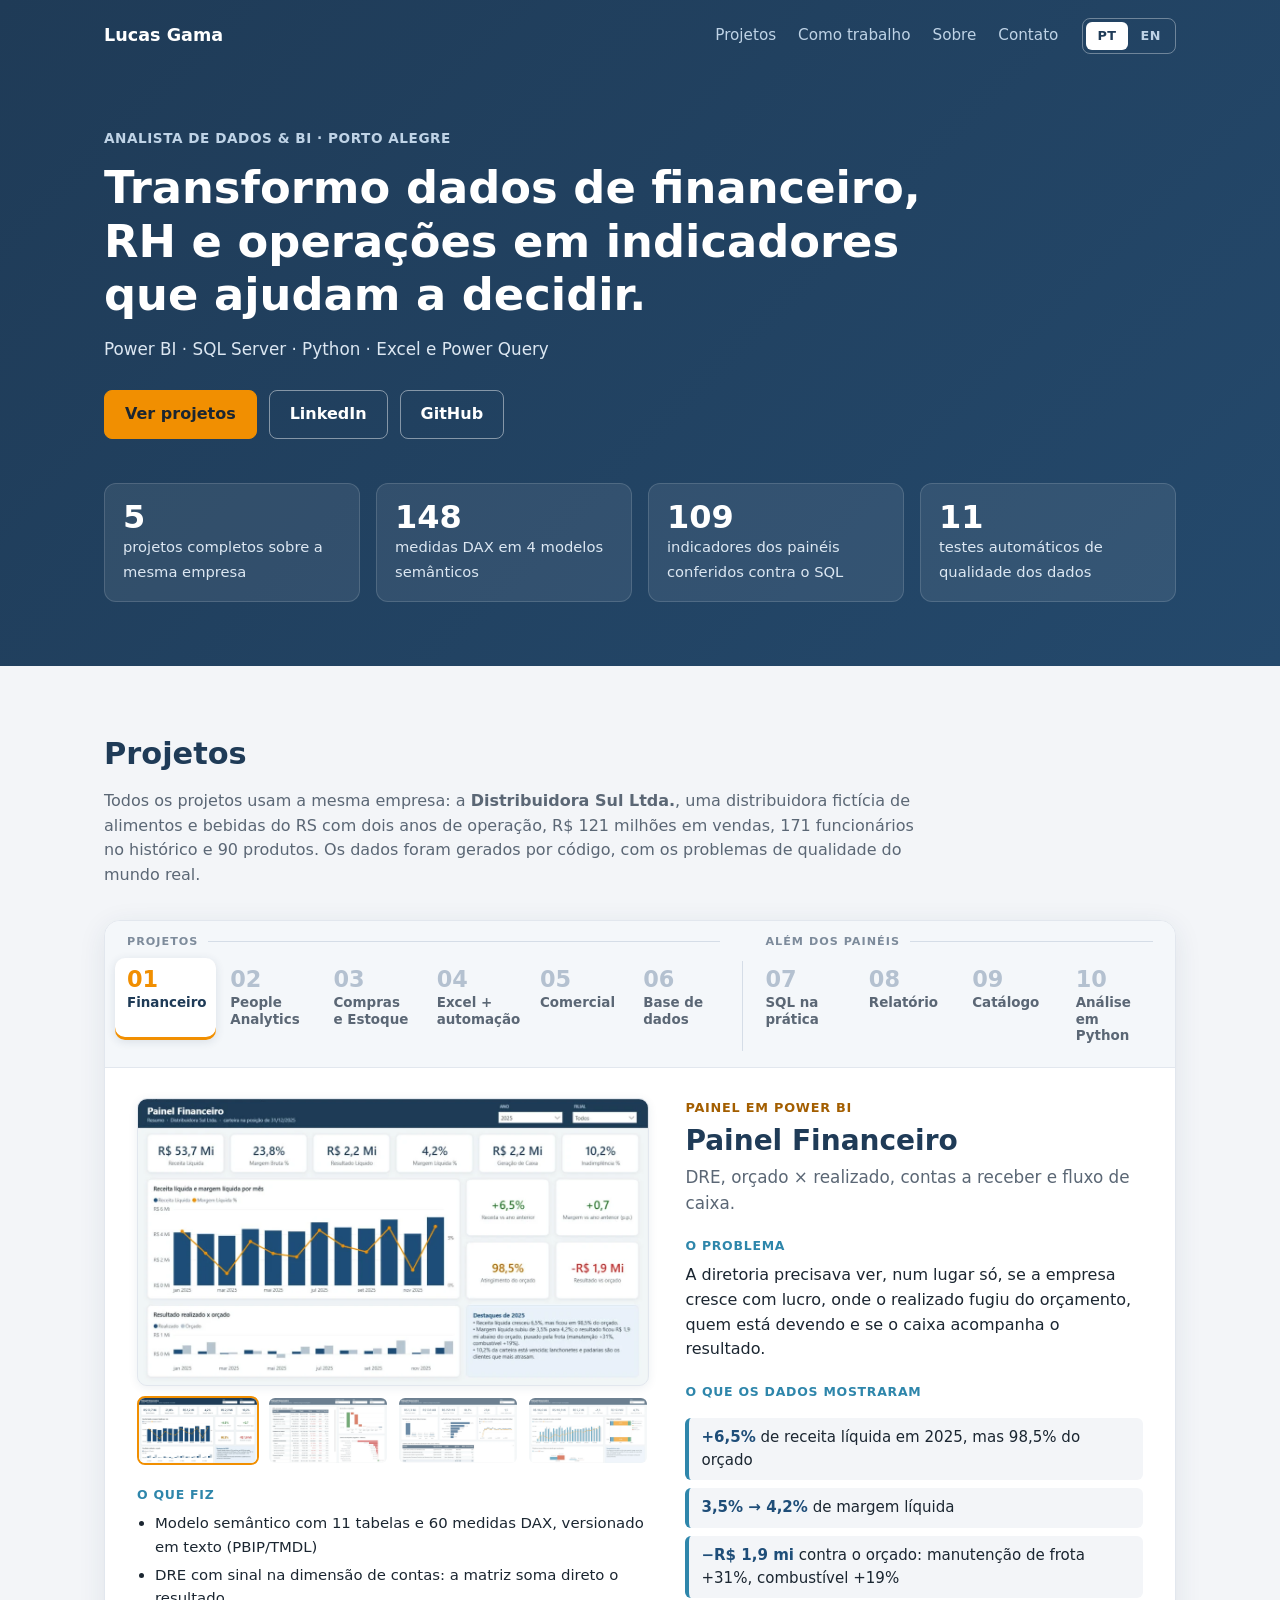
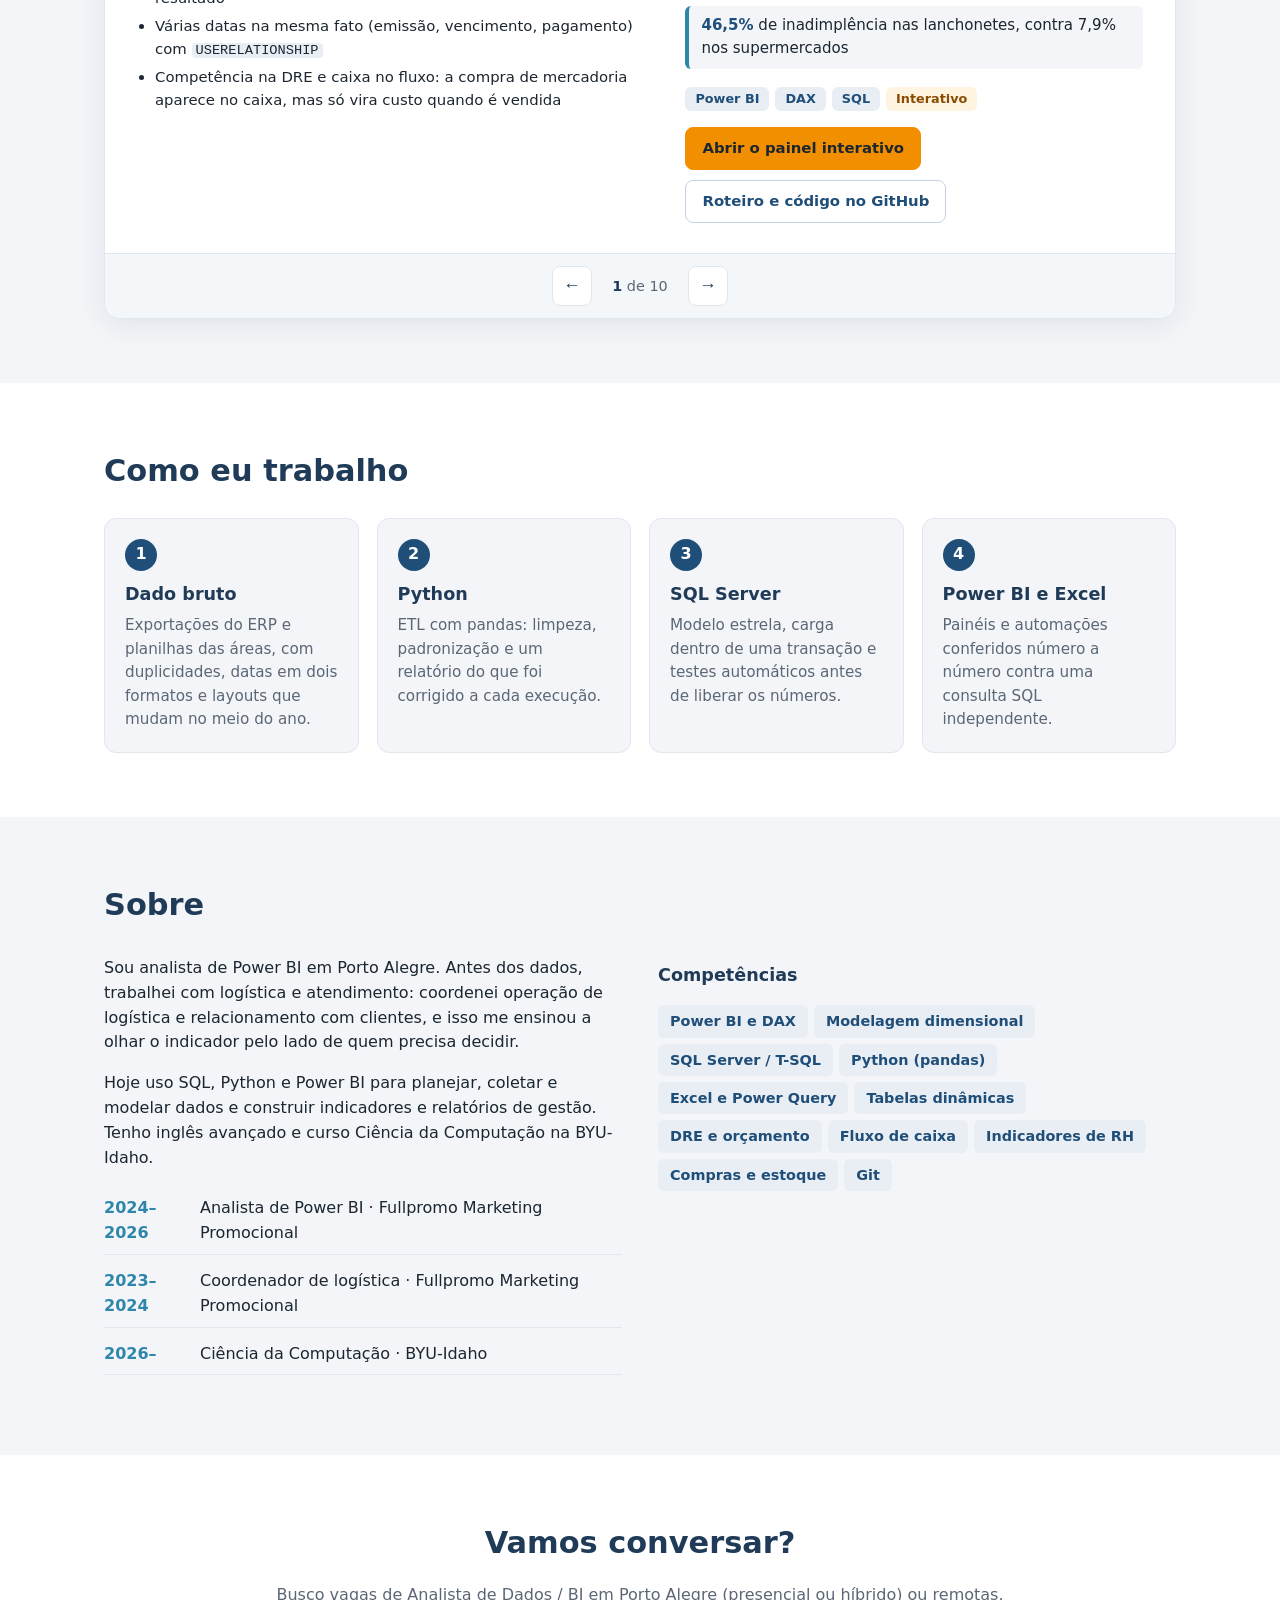
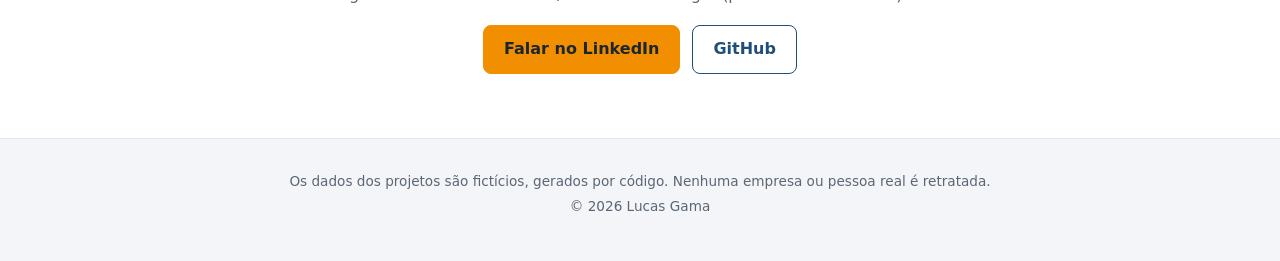
==== commit 3fa68d67: "Análise em Python, versão em inglês e acabamento dos painéis - analise.html: segmentação RFM dos cli" ====
--- a/index.html
+++ b/index.html
@@ -14,18 +14,30 @@
   <meta property="og:image:height" content="627">
   <meta name="twitter:card" content="summary_large_image">
   <link rel="icon" href="assets/favicon.svg" type="image/svg+xml">
+  <link rel="alternate" hreflang="pt-BR" href="https://lucasgama.vercel.app/">
+  <link rel="alternate" hreflang="en" href="https://lucasgama.vercel.app/?lang=en">
   <link rel="stylesheet" href="assets/style.css">
+  <script>
+    // Quem escolheu inglês não vê o português piscar antes da tradução
+    try { if ((new URLSearchParams(location.search).get("lang") || localStorage.getItem("idioma")) === "en") document.documentElement.classList.add("traduzindo"); } catch (e) {}
+  </script>
 </head>
 <body>
 
 <header class="topo">
   <nav class="nav">
     <a class="marca" href="#inicio">Lucas Gama</a>
-    <div class="links">
-      <a href="#projetos">Projetos</a>
-      <a href="#como-trabalho">Como trabalho</a>
-      <a href="#sobre">Sobre</a>
-      <a href="#contato">Contato</a>
+    <div class="nav-direita">
+      <div class="links">
+        <a href="#projetos">Projetos</a>
+        <a href="#como-trabalho">Como trabalho</a>
+        <a href="#sobre">Sobre</a>
+        <a href="#contato">Contato</a>
+      </div>
+      <div class="idioma" role="group" aria-label="Idioma / Language" translate="no">
+        <button type="button" data-idioma="pt" aria-pressed="true" lang="pt-BR" title="Português">PT</button>
+        <button type="button" data-idioma="en" aria-pressed="false" lang="en" title="English">EN</button>
+      </div>
     </div>
   </nav>
 
@@ -74,6 +86,7 @@
             <button type="button" role="tab" id="aba-sql" aria-controls="sql" aria-selected="false" tabindex="-1"><span class="num">07</span><span class="nome">SQL na prática</span></button>
             <button type="button" role="tab" id="aba-relatorio" aria-controls="relatorio" aria-selected="false" tabindex="-1"><span class="num">08</span><span class="nome">Relatório</span></button>
             <button type="button" role="tab" id="aba-catalogo" aria-controls="catalogo" aria-selected="false" tabindex="-1"><span class="num">09</span><span class="nome">Catálogo</span></button>
+            <button type="button" role="tab" id="aba-analise" aria-controls="analise" aria-selected="false" tabindex="-1"><span class="num">10</span><span class="nome">Análise em Python</span></button>
           </div>
         </div>
       </div>
@@ -361,11 +374,46 @@
             <div class="acoes-projeto surge" style="--i: 6"><a class="botao primario" href="indicadores.html">Abrir o catálogo</a><a class="botao secundario" href="https://github.com/Lvgama94/distribuidora-sul/blob/main/docs/catalogo_indicadores.md" target="_blank" rel="noopener">Versão no GitHub</a></div>
           </div>
         </article>
+        <article class="projeto" role="tabpanel" id="analise" aria-labelledby="aba-analise" tabindex="0">
+          <div class="projeto-visual">
+            <button type="button" class="imagem-principal" aria-label="Ampliar: Previsão de 2026">
+              <img src="assets/img/analise_previsao.svg" alt="Previsão de 2026" loading="lazy">
+            </button>
+            <div class="miniaturas" role="group" aria-label="Gráficos">
+              <button type="button" class="miniatura ativa" aria-pressed="true" data-src="assets/img/analise_previsao.svg" aria-label="Previsão de 2026"><img src="assets/img/analise_previsao.svg" alt="" loading="lazy"></button>
+              <button type="button" class="miniatura" aria-pressed="false" data-src="assets/img/analise_segmentos.svg" aria-label="Segmentos RFM"><img src="assets/img/analise_segmentos.svg" alt="" loading="lazy"></button>
+              <button type="button" class="miniatura" aria-pressed="false" data-src="assets/img/analise_em_risco.svg" aria-label="Clientes em risco"><img src="assets/img/analise_em_risco.svg" alt="" loading="lazy"></button>
+            </div>
+            <h4>O que fiz</h4>
+            <ul class="o-que-fiz">
+              <li>Segmentação RFM com pandas: recência por faixas de negócio, frequência e valor em quintis</li>
+              <li>Previsão com sazonalidade e tendência, sem o maio atípico das enchentes de 2024</li>
+              <li>Teste do método no 2º semestre de 2025, contra o real e contra o orçamento</li>
+              <li>Notebook executado no GitHub, com os números de partida conferidos contra o SQL</li>
+            </ul>
+          </div>
+          <div class="projeto-texto">
+            <p class="kicker surge" style="--i: 0">Python · pandas</p>
+            <h3 class="surge" style="--i: 1">Clientes e previsão de receita</h3>
+            <p class="lead surge" style="--i: 2">Segmentação RFM da carteira e previsão da receita de 2026, testada contra o que aconteceu em 2025.</p>
+            <h4 class="surge" style="--i: 3">O problema</h4>
+            <p class="surge" style="--i: 4">A diretoria queria saber quais clientes não pode perder e qual meta de receita é realista para 2026, depois de um orçamento que ficou acima do realizado.</p>
+            <h4 class="surge" style="--i: 5">O que os dados mostraram</h4>
+            <ul class="destaques surge" style="--i: 6">
+              <li><strong>148 campeões</strong> (35% dos clientes) fazem 82% do faturamento</li>
+              <li><strong>12 clientes em risco</strong> somaram R$ 2,6 mi em 2025; 11 dos 32 parados estão entre eles</li>
+              <li><strong>R$ 65,7 mi</strong> previstos para 2026 (+4,6%), entre R$ 64,3 e 67,0 mi</li>
+              <li><strong>0,1%</strong> de erro no teste do 2º semestre de 2025, contra 2,2% do orçamento</li>
+            </ul>
+            <p class="tags surge" style="--i: 7"><span>Python</span><span>pandas</span><span>matplotlib</span></p>
+            <div class="acoes-projeto surge" style="--i: 8"><a class="botao primario" href="analise.html">Ler a análise</a><a class="botao secundario" href="https://github.com/Lvgama94/distribuidora-sul/blob/main/analises/clientes_e_previsao.ipynb" target="_blank" rel="noopener">Notebook no GitHub</a></div>
+          </div>
+        </article>
       </div>
 
       <div class="navegar-vitrine">
         <button type="button" class="anterior" aria-label="Projeto anterior">←</button>
-        <span class="posicao" aria-live="polite"><strong>1</strong> de 9</span>
+        <span class="posicao" aria-live="polite" translate="no"><strong>1</strong> <span class="de">de</span> 10</span>
         <button type="button" class="proximo" aria-label="Próximo projeto">→</button>
       </div>
     </div>
@@ -432,6 +480,7 @@
   <p class="legenda"></p>
 </dialog>
 
+<script src="assets/idioma.js"></script>
 <script src="assets/site.js"></script>
 </body>
 </html>
--- a/assets/style.css
+++ b/assets/style.css
@@ -46,6 +46,28 @@
 }
 
 .marca { color: #FFFFFF; font-weight: 700; font-size: 1.1rem; text-decoration: none; }
+.nav-direita { display: flex; align-items: center; gap: 24px; }
+
+/* Seletor de idioma: dois botões lado a lado, o escolhido em branco */
+.idioma { display: flex; padding: 3px; gap: 2px; border: 1px solid rgba(255, 255, 255, 0.35); border-radius: 8px; }
+.idioma button {
+  padding: 4px 11px;
+  font: inherit;
+  font-size: 0.8rem;
+  font-weight: 700;
+  letter-spacing: 0.04em;
+  color: #BFD3E6;
+  background: none;
+  border: none;
+  border-radius: 6px;
+  cursor: pointer;
+  transition: background 0.25s ease, color 0.25s ease;
+}
+.idioma button:hover { color: #FFFFFF; }
+.idioma button[aria-pressed="true"] { background: #FFFFFF; color: var(--marinho); }
+.idioma button:focus-visible { outline: 2px solid var(--laranja); outline-offset: 2px; }
+/* Enquanto a tradução escolhida carrega, a página não mostra o português */
+.traduzindo body { visibility: hidden; }
 .links { display: flex; gap: 22px; flex-wrap: wrap; }
 .links a { color: #BFD3E6; text-decoration: none; font-size: 0.95rem; }
 .links a:hover { color: #FFFFFF; }
@@ -133,7 +155,7 @@
 .abas-vitrine::-webkit-scrollbar { display: none; }
 /* Dois grupos, cada um com o seu rótulo e uma linha até o fim do grupo; as abas têm a mesma largura nos dois */
 .grupo-abas { flex: 6 1 0; min-width: 0; }
-.grupo-abas ~ .grupo-abas { flex-grow: 3; }
+.grupo-abas ~ .grupo-abas { flex-grow: 4; }
 .rotulo-grupo {
   display: flex;
   align-items: center;
@@ -154,7 +176,7 @@
   position: relative;
   z-index: 1;
   flex: 1 1 0;
-  min-width: 92px;
+  min-width: 84px;
   display: flex;
   flex-direction: column;
   align-items: flex-start;
@@ -198,20 +220,20 @@
 }
 .marcador-aba.sem-transicao { transition: none; }
 
-/* Painéis empilhados na mesma célula: a vitrine tem a altura do maior e nada abaixo dela pula */
-.paineis-vitrine { display: grid; }
+/* Só o painel ativo ocupa espaço: a vitrine tem a altura do projeto aberto, e a troca anima a altura (site.js) */
+.paineis-vitrine { overflow: hidden; }
+.paineis-vitrine.redimensionando { transition: height 0.5s cubic-bezier(0.16, 1, 0.3, 1); }
 .projeto {
-  grid-area: 1 / 1;
   display: grid;
   grid-template-columns: 1.12fr 1fr;
   gap: 36px;
   align-items: start;
   padding: 30px 32px;
-  visibility: hidden;
-  opacity: 0;
   outline: none;
 }
-.projeto.ativo { visibility: visible; opacity: 1; }
+.projeto:not(.ativo) { display: none; }
+/* Nos extras a coluna da esquerda é só a prévia: fica no meio da altura do texto, sem vão embaixo */
+.projeto:has(.visual-desenhado) { align-items: center; }
 .projeto.entrando { animation: entrar 0.6s cubic-bezier(0.16, 1, 0.3, 1) both; }
 .projeto.ativo .surge { animation: surgir 0.6s cubic-bezier(0.16, 1, 0.3, 1) both; animation-delay: calc(var(--i) * 50ms + 60ms); }
 @keyframes entrar { from { opacity: 0; transform: translateX(calc(var(--direcao, 1) * 44px)); } }
@@ -294,7 +316,7 @@
   color: var(--marinho);
   background: var(--cartao);
   border: 1px solid var(--borda);
-  border-radius: 50%;
+  border-radius: 8px;
   cursor: pointer;
   transition: background 0.2s ease, transform 0.2s ease;
 }
@@ -308,7 +330,7 @@
 .tags span {
   background: #E8EEF4;
   color: var(--azul);
-  border-radius: 999px;
+  border-radius: 6px;
   padding: 2px 10px;
   font-size: 0.8rem;
   font-weight: 600;
@@ -453,7 +475,7 @@
 .pc-formula .m { color: #FFFFFF; text-decoration: underline dotted rgba(255, 255, 255, 0.5); text-underline-offset: 3px; }
 .pc-verbete .pc-valor { margin: 0; font-size: 0.88rem; }
 .pc-valor strong { color: var(--texto); }
-.pc-selo { font-size: 0.72rem; font-weight: 600; color: #006300; background: #E9F5E9; border-radius: 999px; padding: 1px 8px; margin-left: 4px; white-space: nowrap; }
+.pc-selo { font-size: 0.72rem; font-weight: 600; color: #006300; background: #E9F5E9; border-radius: 6px; padding: 1px 8px; margin-left: 4px; white-space: nowrap; }
 
 /* ------------------------------------------------------------ colunas e destaques */
 .colunas { display: grid; grid-template-columns: 1fr 1fr; gap: 36px; }
@@ -543,10 +565,8 @@
   .numeros { grid-template-columns: repeat(2, 1fr); }
   .fluxo { grid-template-columns: 1fr 1fr; }
   .colunas { grid-template-columns: 1fr; gap: 8px; }
-  /* Uma coluna: só o painel ativo ocupa espaço, e as abas rolam de lado */
-  .paineis-vitrine { display: block; }
+  /* Uma coluna, e as abas rolam de lado */
   .projeto { grid-template-columns: 1fr; gap: 4px; padding: 22px 20px; }
-  .projeto:not(.ativo) { display: none; }
   .grupo-abas, .grupo-abas ~ .grupo-abas { flex: none; }
   .abas-vitrine [role="tab"] { flex: none; min-width: 112px; }
   .projeto-texto { order: -1; margin-bottom: 16px; }
@@ -573,5 +593,6 @@
 /* Quem pede menos movimento no sistema vê a troca sem animação */
 @media (prefers-reduced-motion: reduce) {
   .projeto.entrando, .projeto.ativo .surge { animation: none; }
+  .paineis-vitrine.redimensionando { transition: none; }
   .marcador-aba, .imagem-principal img, .abas-vitrine .num { transition: none; }
 }
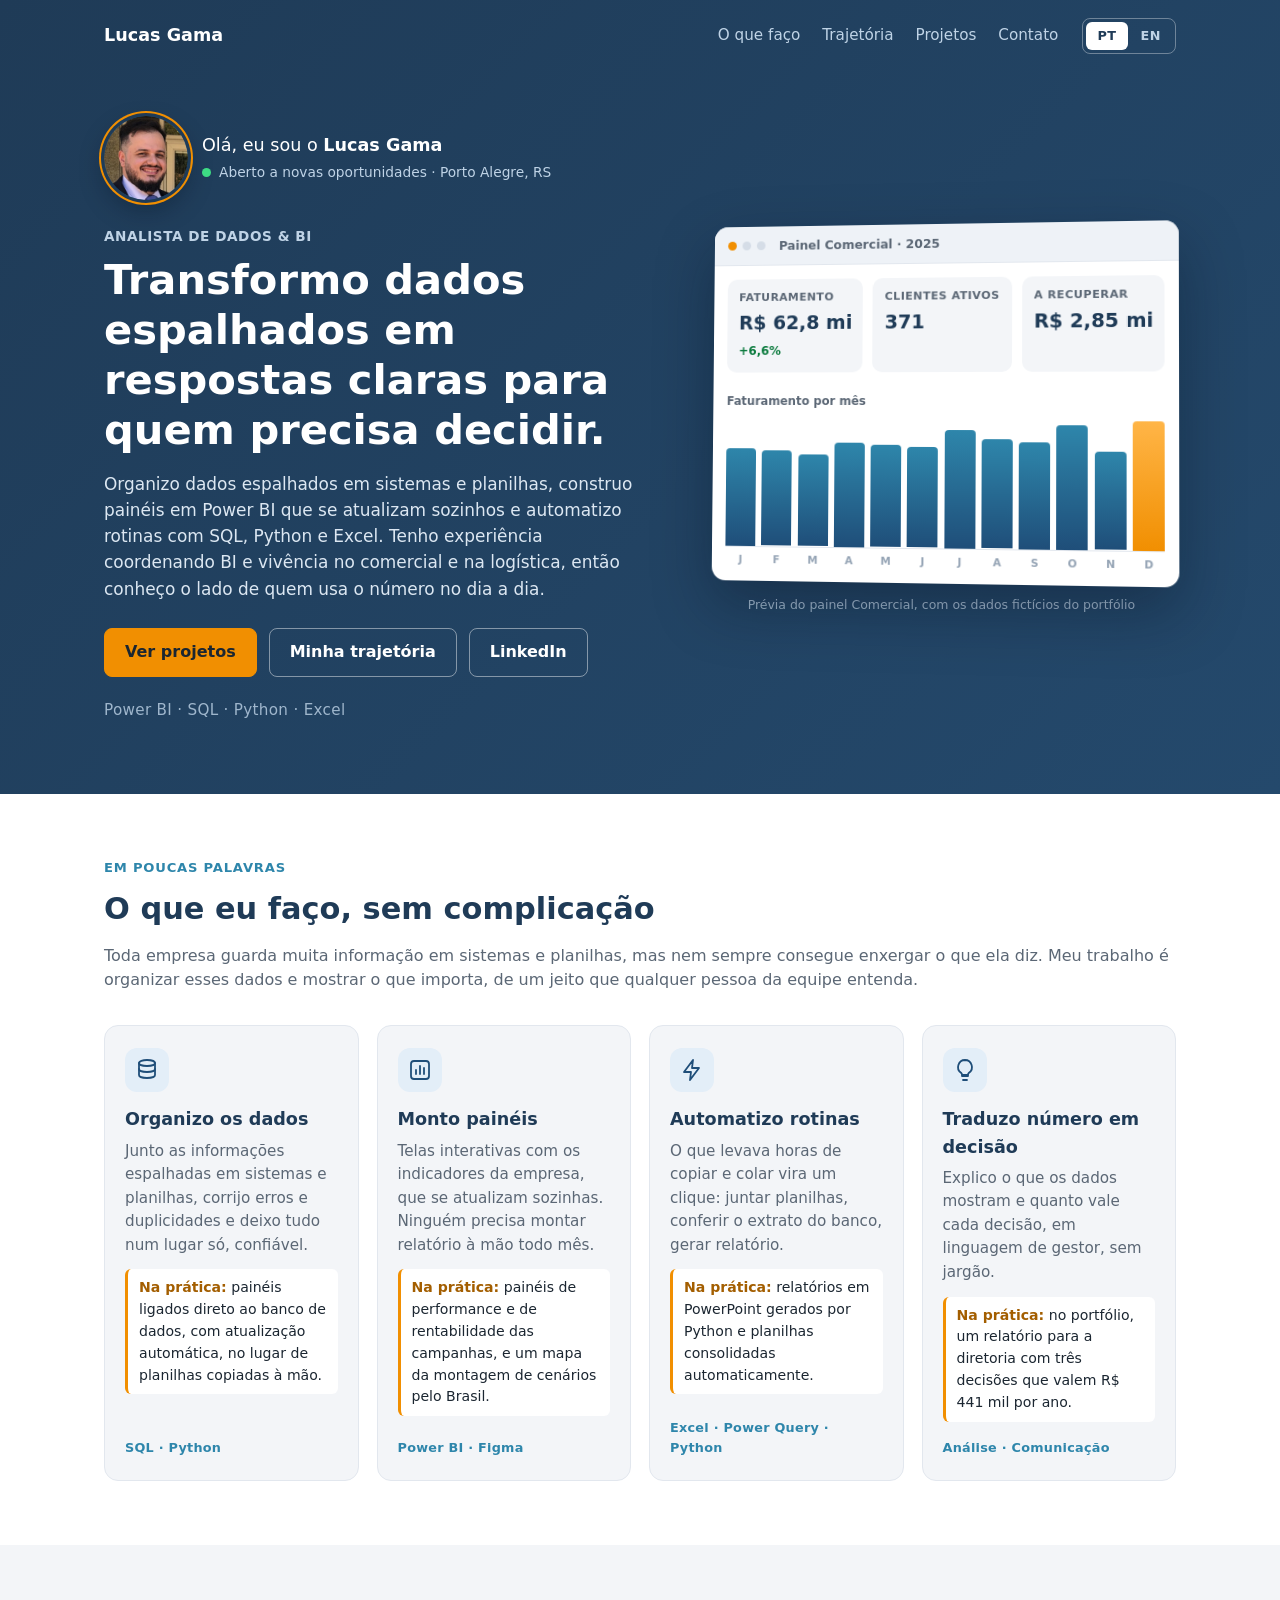
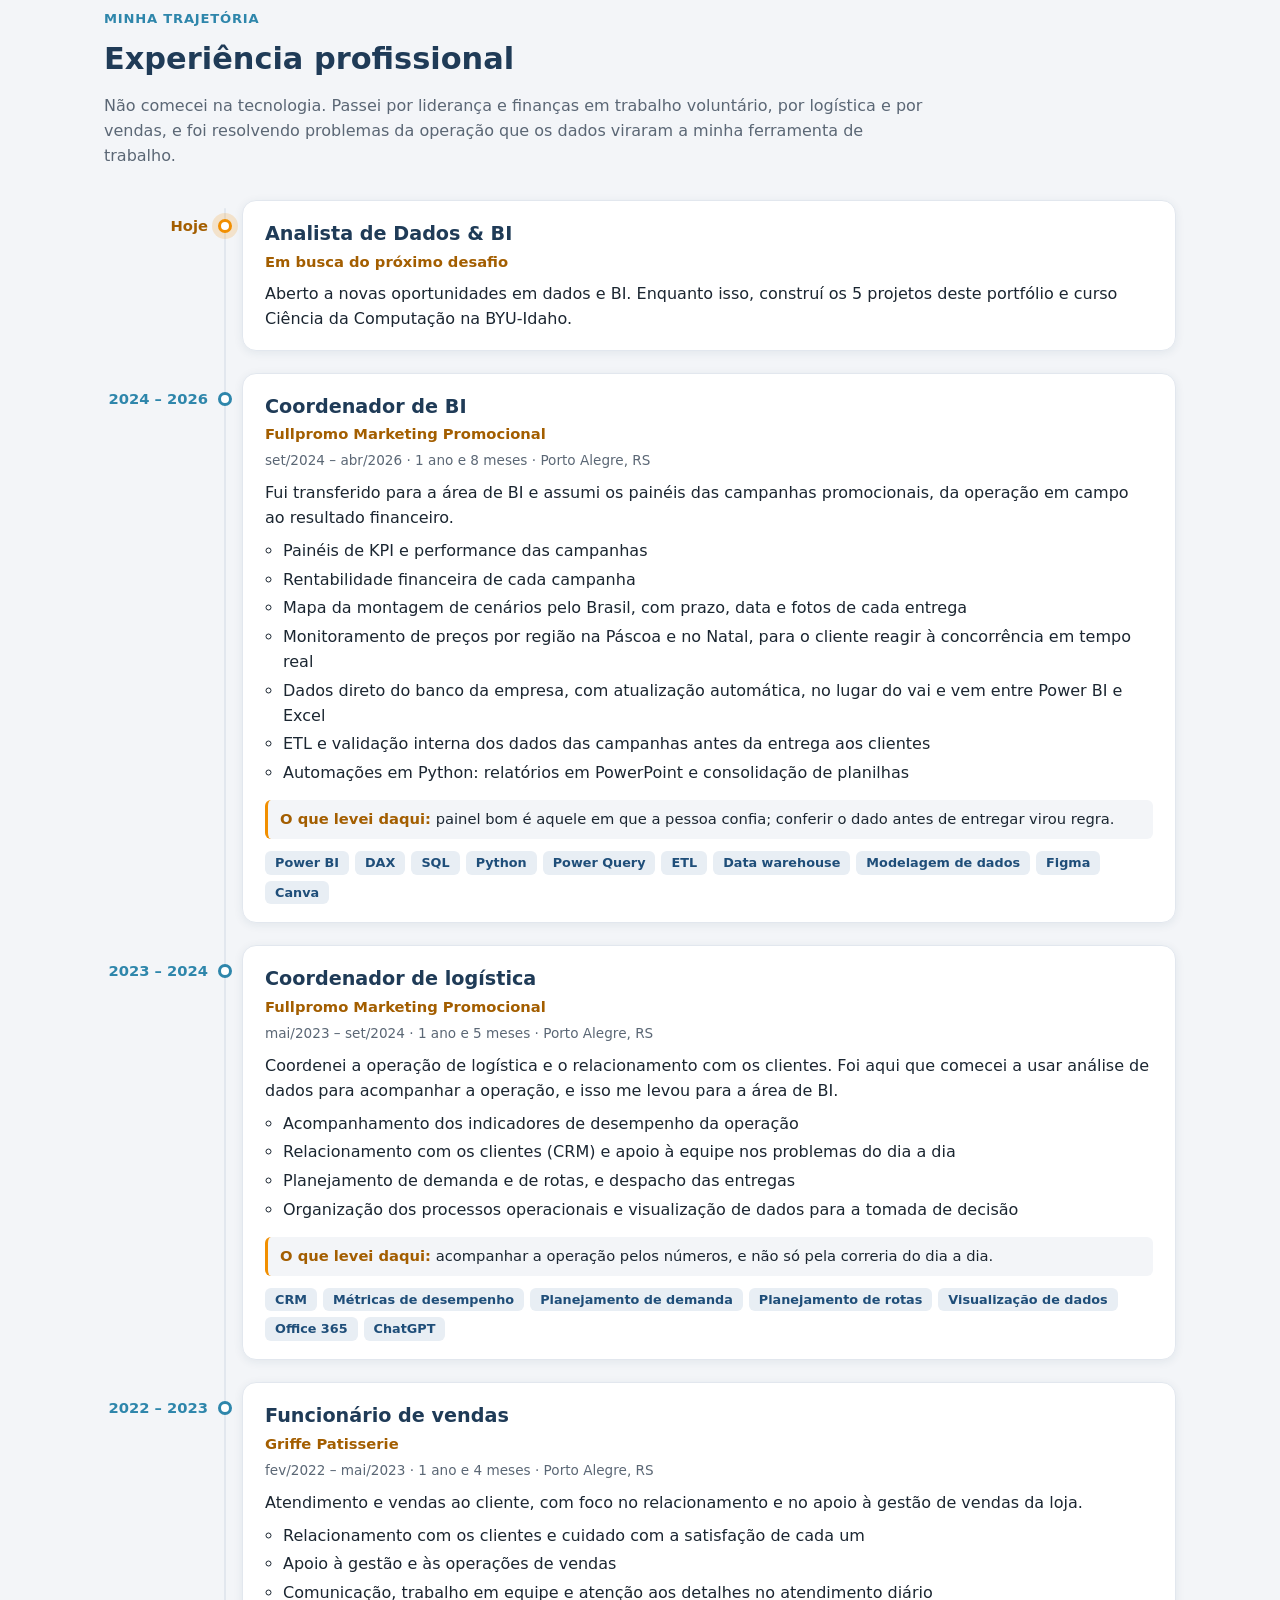
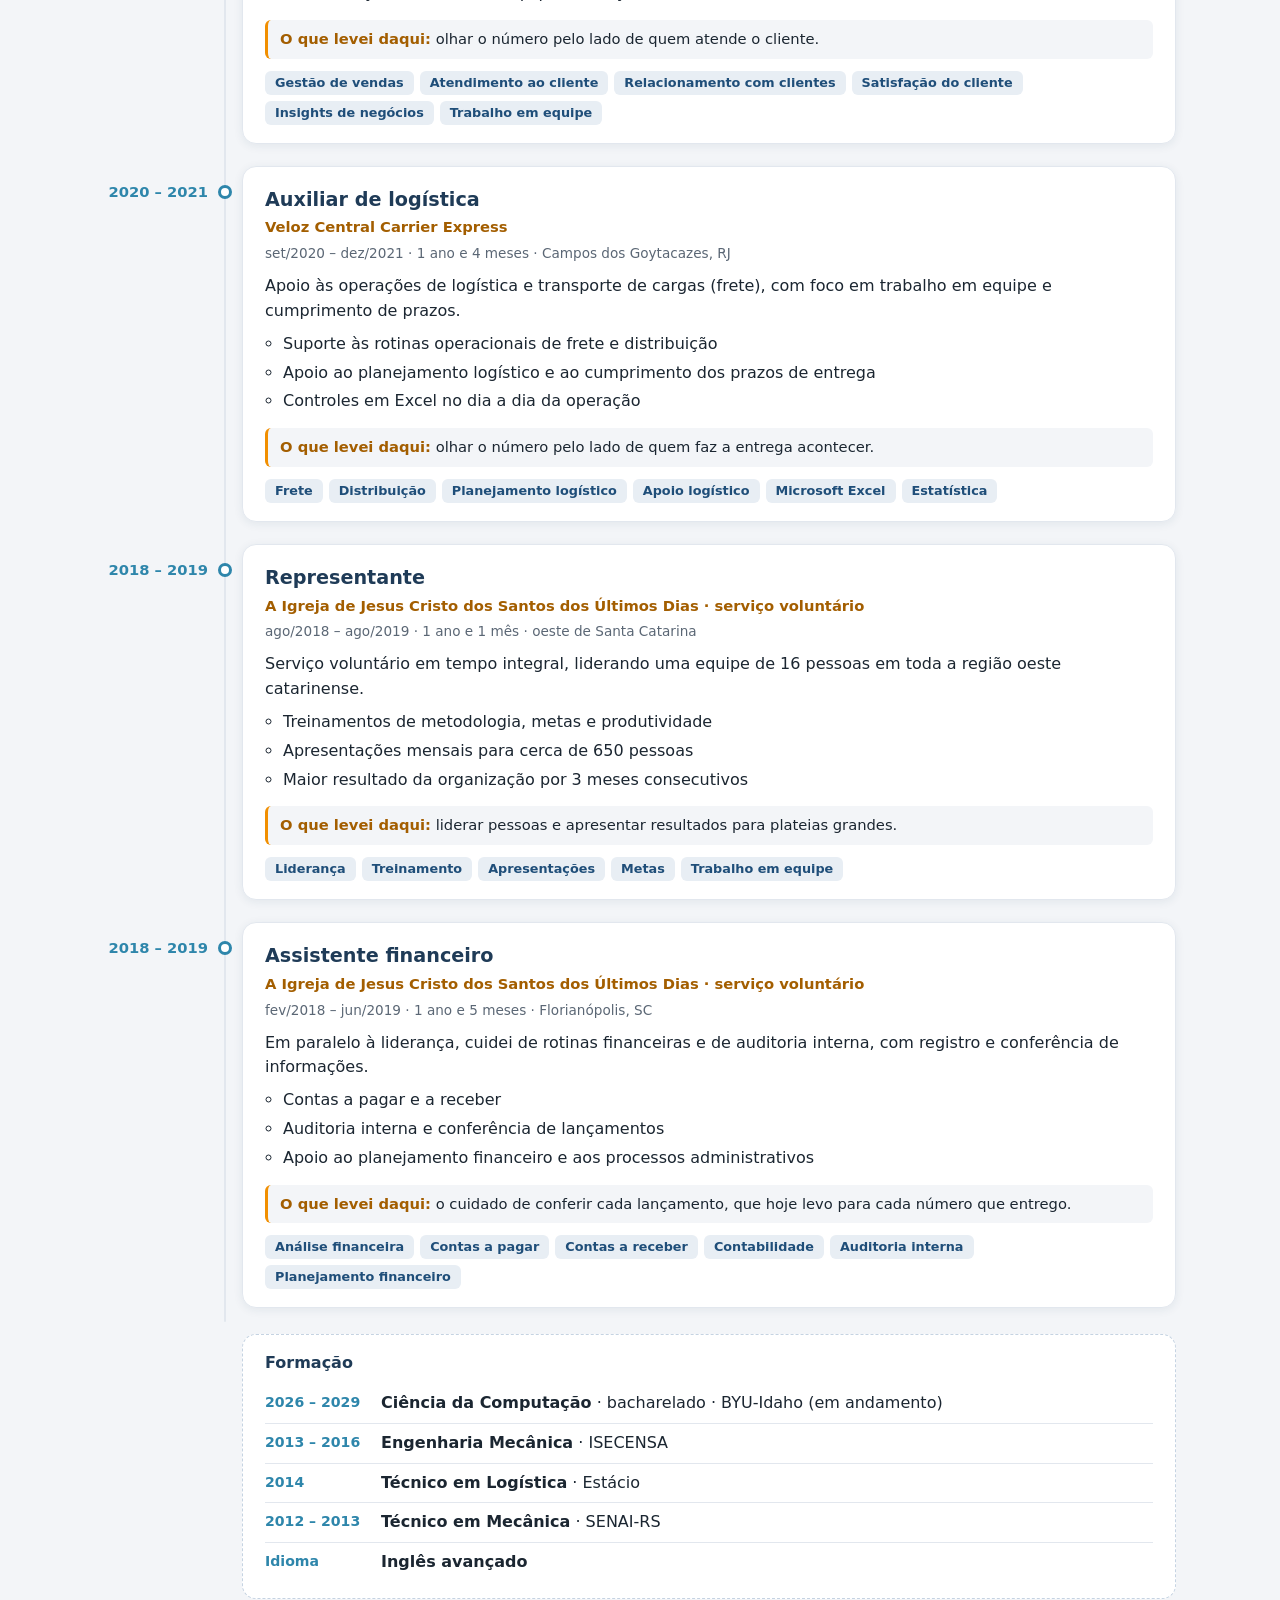
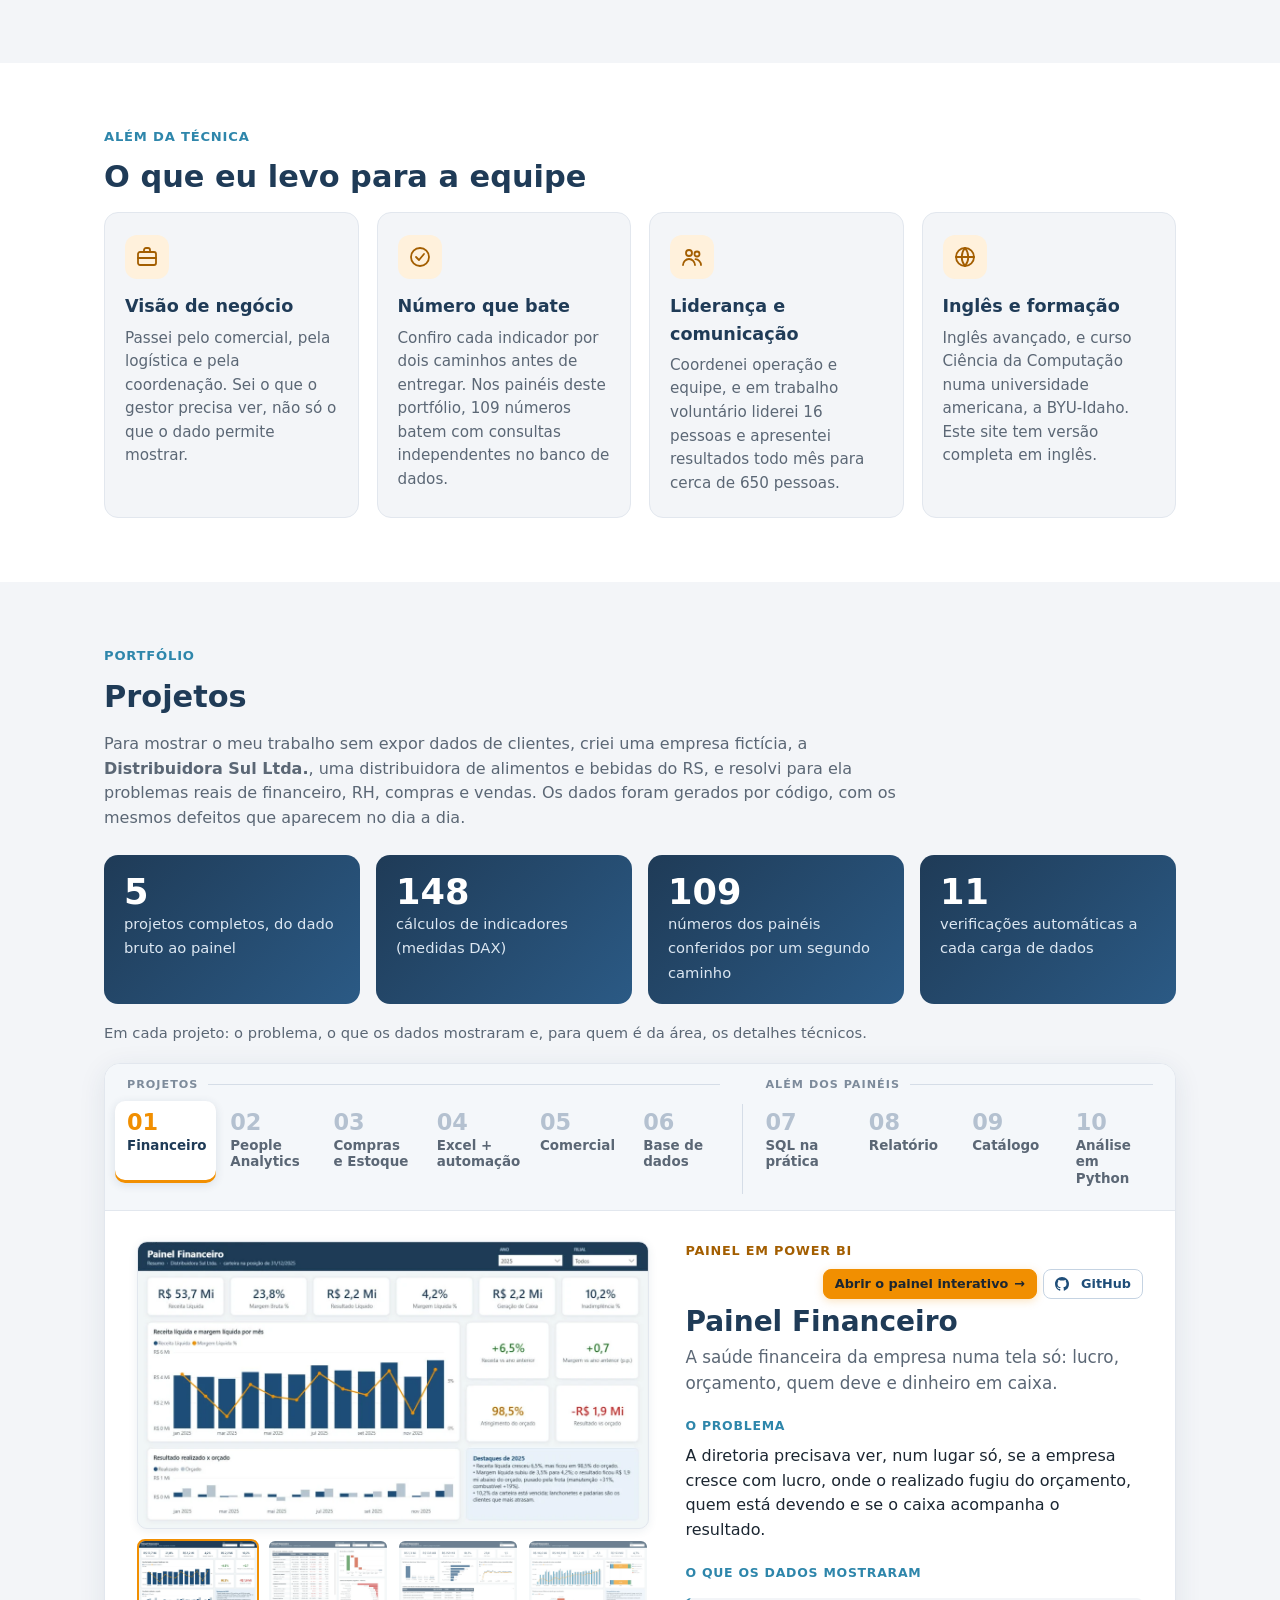
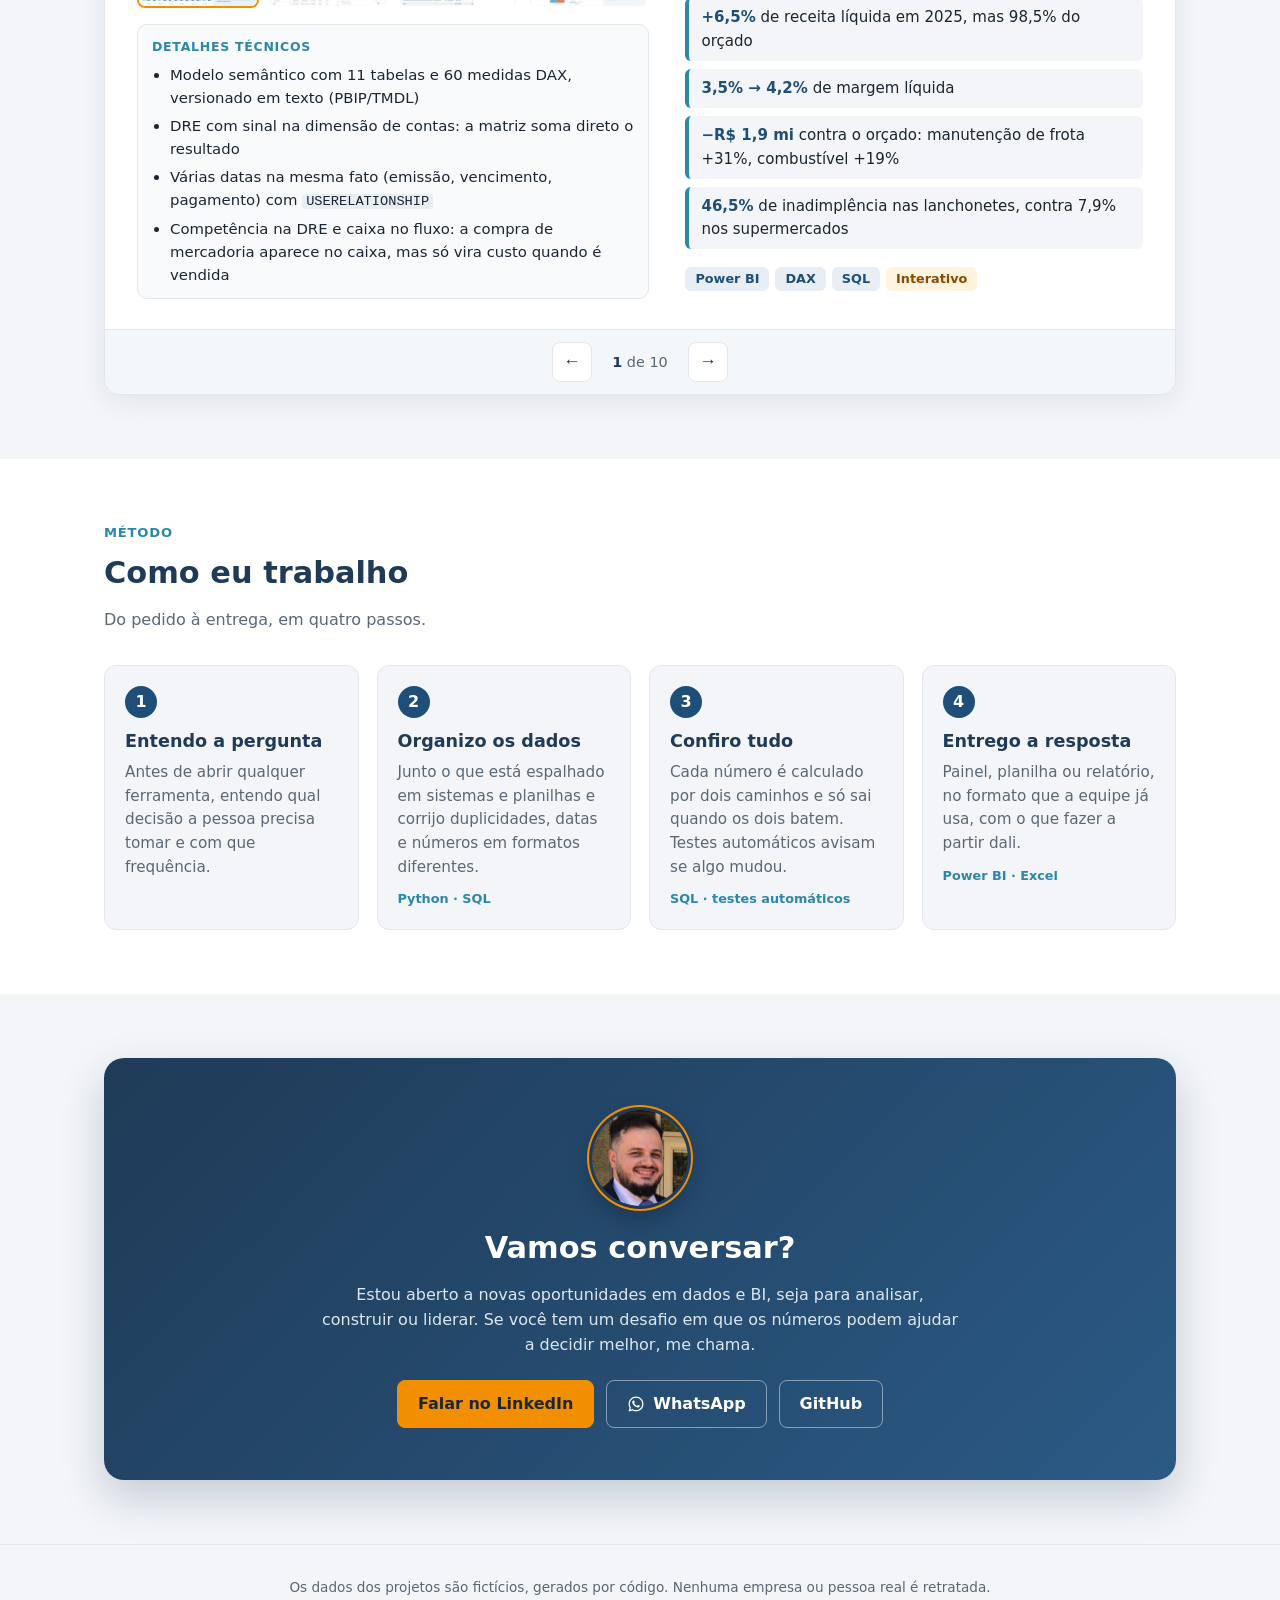
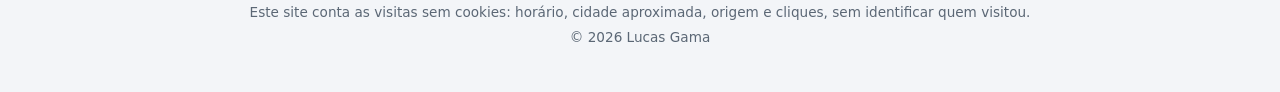
==== commit 22c41bf0: "Página inicial centrada no Lucas, leitura dos gráficos e contagem de visitas Página inicial - Topo c" ====
--- a/index.html
+++ b/index.html
@@ -4,9 +4,9 @@
   <meta charset="utf-8">
   <meta name="viewport" content="width=device-width, initial-scale=1">
   <title>Lucas Gama · Analista de Dados & BI</title>
-  <meta name="description" content="Portfólio de Lucas Gama, Analista de Dados & BI em Porto Alegre: painéis Power BI, SQL Server, Python e automações em Excel para financeiro, RH e operações.">
+  <meta name="description" content="Lucas Gama, Analista de Dados & BI em Porto Alegre e ex-coordenador de BI: painéis em Power BI, SQL, Python e automações em Excel, explicados para quem decide.">
   <meta property="og:title" content="Lucas Gama · Analista de Dados & BI">
-  <meta property="og:description" content="Painéis Power BI, SQL, Python e Excel para financeiro, RH e operações.">
+  <meta property="og:description" content="Transformo dados espalhados em respostas claras para quem precisa decidir.">
   <meta property="og:type" content="website">
   <meta property="og:url" content="https://lucasgama.vercel.app/">
   <meta property="og:image" content="https://lucasgama.vercel.app/assets/og.jpg">
@@ -20,18 +20,20 @@
   <script>
     // Quem escolheu inglês não vê o português piscar antes da tradução
     try { if ((new URLSearchParams(location.search).get("lang") || localStorage.getItem("idioma")) === "en") document.documentElement.classList.add("traduzindo"); } catch (e) {}
+    // Com JavaScript, os blocos entram animados ao rolar a página (home.js); sem ele, aparecem direto
+    document.documentElement.classList.add("animar");
   </script>
 </head>
 <body>
 
-<header class="topo">
+<div class="barra-nav">
   <nav class="nav">
     <a class="marca" href="#inicio">Lucas Gama</a>
     <div class="nav-direita">
       <div class="links">
+        <a href="#o-que-faco">O que faço</a>
+        <a href="#trajetoria">Trajetória</a>
         <a href="#projetos">Projetos</a>
-        <a href="#como-trabalho">Como trabalho</a>
-        <a href="#sobre">Sobre</a>
         <a href="#contato">Contato</a>
       </div>
       <div class="idioma" role="group" aria-label="Idioma / Language" translate="no">
@@ -40,30 +42,255 @@
       </div>
     </div>
   </nav>
-
+</div>
+
+<header class="topo">
   <section class="hero" id="inicio">
-    <p class="cargo">Analista de Dados & BI · Porto Alegre</p>
-    <h1>Transformo dados de financeiro, RH e operações em indicadores que ajudam a decidir.</h1>
-    <p class="ferramentas">Power BI · SQL Server · Python · Excel e Power Query</p>
-    <div class="botoes">
-      <a class="botao primario" href="#projetos">Ver projetos</a>
-      <a class="botao" href="https://www.linkedin.com/in/lucasvianagama" target="_blank" rel="noopener">LinkedIn</a>
-      <a class="botao" href="https://github.com/Lvgama94" target="_blank" rel="noopener">GitHub</a>
+    <div class="hero-texto">
+      <div class="apresentacao">
+        <img class="avatar" src="assets/img/lucas.webp" alt="Lucas Gama" width="84" height="84">
+        <div>
+          <p class="saudacao">Olá, eu sou o <strong>Lucas Gama</strong></p>
+          <p class="disponivel"><span class="pulso" aria-hidden="true"></span>Aberto a novas oportunidades · Porto Alegre, RS</p>
+        </div>
+      </div>
+      <p class="cargo">Analista de Dados & BI</p>
+      <h1>Transformo dados espalhados em respostas claras para quem precisa decidir.</h1>
+      <p class="hero-resumo">Organizo dados espalhados em sistemas e planilhas, construo painéis em Power BI que se atualizam sozinhos e automatizo rotinas com SQL, Python e Excel. Tenho experiência coordenando BI e vivência no comercial e na logística, então conheço o lado de quem usa o número no dia a dia.</p>
+      <div class="botoes">
+        <a class="botao primario" href="#projetos">Ver projetos</a>
+        <a class="botao" href="#trajetoria">Minha trajetória</a>
+        <a class="botao" href="https://www.linkedin.com/in/lucasvianagama" target="_blank" rel="noopener">LinkedIn</a>
+      </div>
+      <p class="ferramentas">Power BI · SQL · Python · Excel</p>
     </div>
-    <ul class="numeros">
-      <li><strong>5</strong><span>projetos completos sobre a mesma empresa</span></li>
-      <li><strong>148</strong><span>medidas DAX em 4 modelos semânticos</span></li>
-      <li><strong>109</strong><span>indicadores dos painéis conferidos contra o SQL</span></li>
-      <li><strong>11</strong><span>testes automáticos de qualidade dos dados</span></li>
-    </ul>
+
+    <figure class="painel-demo">
+      <div class="pd-janela" aria-hidden="true">
+        <div class="pd-barra"><i></i><i></i><i></i><span>Painel Comercial · 2025</span></div>
+        <div class="pd-kpis">
+          <div class="pd-kpi"><span>Faturamento</span><b data-contar="62.8" data-formato="mi">R$ 62,8 mi</b><em data-contar="6.6" data-formato="pct">+6,6%</em></div>
+          <div class="pd-kpi"><span>Clientes ativos</span><b data-contar="371">371</b></div>
+          <div class="pd-kpi"><span>A recuperar</span><b data-contar="2.85" data-formato="mi">R$ 2,85 mi</b></div>
+        </div>
+        <div class="pd-grafico">
+          <span class="pd-legenda">Faturamento por mês</span>
+          <div class="pd-barras">
+            <i style="--h: .776"></i><i style="--h: .757"></i><i style="--h: .728"></i><i style="--h: .827"></i>
+            <i style="--h: .807"></i><i style="--h: .789"></i><i style="--h: .928"></i><i style="--h: .853"></i>
+            <i style="--h: .834"></i><i style="--h: .966"></i><i style="--h: .759"></i><i style="--h: 1"></i>
+          </div>
+          <div class="pd-meses" translate="no"><b>J</b><b>F</b><b>M</b><b>A</b><b>M</b><b>J</b><b>J</b><b>A</b><b>S</b><b>O</b><b>N</b><b>D</b></div>
+        </div>
+      </div>
+      <figcaption>Prévia do painel Comercial, com os dados fictícios do portfólio</figcaption>
+    </figure>
   </section>
 </header>
 
 <main>
 
+  <section class="secao alt" id="o-que-faco">
+    <p class="rotulo">Em poucas palavras</p>
+    <h2>O que eu faço, sem complicação</h2>
+    <p class="intro">Toda empresa guarda muita informação em sistemas e planilhas, mas nem sempre consegue enxergar o que ela diz. Meu trabalho é organizar esses dados e mostrar o que importa, de um jeito que qualquer pessoa da equipe entenda.</p>
+    <div class="servicos">
+      <article class="servico revelar">
+        <span class="icone" aria-hidden="true"><svg viewBox="0 0 24 24"><ellipse cx="12" cy="5" rx="8" ry="3"/><path d="M4 5v6c0 1.7 3.6 3 8 3s8-1.3 8-3V5"/><path d="M4 11v6c0 1.7 3.6 3 8 3s8-1.3 8-3v-6"/></svg></span>
+        <h3>Organizo os dados</h3>
+        <p>Junto as informações espalhadas em sistemas e planilhas, corrijo erros e duplicidades e deixo tudo num lugar só, confiável.</p>
+        <p class="na-pratica"><strong>Na prática:</strong> painéis ligados direto ao banco de dados, com atualização automática, no lugar de planilhas copiadas à mão.</p>
+        <p class="com">SQL · Python</p>
+      </article>
+      <article class="servico revelar">
+        <span class="icone" aria-hidden="true"><svg viewBox="0 0 24 24"><rect x="3" y="3" width="18" height="18" rx="3"/><path d="M8 16v-4M12 16V8M16 16v-6"/></svg></span>
+        <h3>Monto painéis</h3>
+        <p>Telas interativas com os indicadores da empresa, que se atualizam sozinhas. Ninguém precisa montar relatório à mão todo mês.</p>
+        <p class="na-pratica"><strong>Na prática:</strong> painéis de performance e de rentabilidade das campanhas, e um mapa da montagem de cenários pelo Brasil.</p>
+        <p class="com">Power BI · Figma</p>
+      </article>
+      <article class="servico revelar">
+        <span class="icone" aria-hidden="true"><svg viewBox="0 0 24 24"><path d="M13 2 4 14h7l-1 8 9-12h-7z"/></svg></span>
+        <h3>Automatizo rotinas</h3>
+        <p>O que levava horas de copiar e colar vira um clique: juntar planilhas, conferir o extrato do banco, gerar relatório.</p>
+        <p class="na-pratica"><strong>Na prática:</strong> relatórios em PowerPoint gerados por Python e planilhas consolidadas automaticamente.</p>
+        <p class="com">Excel · Power Query · Python</p>
+      </article>
+      <article class="servico revelar">
+        <span class="icone" aria-hidden="true"><svg viewBox="0 0 24 24"><path d="M9 18h6M10 22h4"/><path d="M12 2a7 7 0 0 0-4 12.7c.6.5 1 1.2 1 2V17h6v-.3c0-.8.4-1.5 1-2A7 7 0 0 0 12 2z"/></svg></span>
+        <h3>Traduzo número em decisão</h3>
+        <p>Explico o que os dados mostram e quanto vale cada decisão, em linguagem de gestor, sem jargão.</p>
+        <p class="na-pratica"><strong>Na prática:</strong> no portfólio, um relatório para a diretoria com três decisões que valem R$ 441 mil por ano.</p>
+        <p class="com">Análise · Comunicação</p>
+      </article>
+    </div>
+  </section>
+
+  <section class="secao" id="trajetoria">
+    <p class="rotulo">Minha trajetória</p>
+    <h2>Experiência profissional</h2>
+    <p class="intro">Não comecei na tecnologia. Passei por liderança e finanças em trabalho voluntário, por logística e por vendas, e foi resolvendo problemas da operação que os dados viraram a minha ferramenta de trabalho.</p>
+    <ol class="trajetoria">
+      <li class="etapa atual revelar">
+        <span class="quando">Hoje</span>
+        <div class="etapa-cartao">
+            <h3>Analista de Dados &amp; BI</h3>
+            <p class="onde">Em busca do próximo desafio</p>
+            <p>Aberto a novas oportunidades em dados e BI. Enquanto isso, construí os 5 projetos deste portfólio e curso Ciência da Computação na BYU-Idaho.</p>
+        </div>
+      </li>
+      <li class="etapa revelar">
+        <span class="quando">2024 – 2026</span>
+        <div class="etapa-cartao">
+            <h3>Coordenador de BI</h3>
+            <p class="onde">Fullpromo Marketing Promocional</p>
+            <p class="periodo">set/2024 – abr/2026 · 1 ano e 8 meses · Porto Alegre, RS</p>
+            <p>Fui transferido para a área de BI e assumi os painéis das campanhas promocionais, da operação em campo ao resultado financeiro.</p>
+            <ul class="entregas">
+              <li>Painéis de KPI e performance das campanhas</li>
+              <li>Rentabilidade financeira de cada campanha</li>
+              <li>Mapa da montagem de cenários pelo Brasil, com prazo, data e fotos de cada entrega</li>
+              <li>Monitoramento de preços por região na Páscoa e no Natal, para o cliente reagir à concorrência em tempo real</li>
+              <li>Dados direto do banco da empresa, com atualização automática, no lugar do vai e vem entre Power BI e Excel</li>
+              <li>ETL e validação interna dos dados das campanhas antes da entrega aos clientes</li>
+              <li>Automações em Python: relatórios em PowerPoint e consolidação de planilhas</li>
+            </ul>
+            <p class="levei"><strong>O que levei daqui:</strong> painel bom é aquele em que a pessoa confia; conferir o dado antes de entregar virou regra.</p>
+            <p class="tags"><span>Power BI</span><span>DAX</span><span>SQL</span><span>Python</span><span>Power Query</span><span>ETL</span><span>Data warehouse</span><span>Modelagem de dados</span><span>Figma</span><span>Canva</span></p>
+        </div>
+      </li>
+      <li class="etapa revelar">
+        <span class="quando">2023 – 2024</span>
+        <div class="etapa-cartao">
+            <h3>Coordenador de logística</h3>
+            <p class="onde">Fullpromo Marketing Promocional</p>
+            <p class="periodo">mai/2023 – set/2024 · 1 ano e 5 meses · Porto Alegre, RS</p>
+            <p>Coordenei a operação de logística e o relacionamento com os clientes. Foi aqui que comecei a usar análise de dados para acompanhar a operação, e isso me levou para a área de BI.</p>
+            <ul class="entregas">
+              <li>Acompanhamento dos indicadores de desempenho da operação</li>
+              <li>Relacionamento com os clientes (CRM) e apoio à equipe nos problemas do dia a dia</li>
+              <li>Planejamento de demanda e de rotas, e despacho das entregas</li>
+              <li>Organização dos processos operacionais e visualização de dados para a tomada de decisão</li>
+            </ul>
+            <p class="levei"><strong>O que levei daqui:</strong> acompanhar a operação pelos números, e não só pela correria do dia a dia.</p>
+            <p class="tags"><span>CRM</span><span>Métricas de desempenho</span><span>Planejamento de demanda</span><span>Planejamento de rotas</span><span>Visualização de dados</span><span>Office 365</span><span>ChatGPT</span></p>
+        </div>
+      </li>
+      <li class="etapa revelar">
+        <span class="quando">2022 – 2023</span>
+        <div class="etapa-cartao">
+            <h3>Funcionário de vendas</h3>
+            <p class="onde">Griffe Patisserie</p>
+            <p class="periodo">fev/2022 – mai/2023 · 1 ano e 4 meses · Porto Alegre, RS</p>
+            <p>Atendimento e vendas ao cliente, com foco no relacionamento e no apoio à gestão de vendas da loja.</p>
+            <ul class="entregas">
+              <li>Relacionamento com os clientes e cuidado com a satisfação de cada um</li>
+              <li>Apoio à gestão e às operações de vendas</li>
+              <li>Comunicação, trabalho em equipe e atenção aos detalhes no atendimento diário</li>
+            </ul>
+            <p class="levei"><strong>O que levei daqui:</strong> olhar o número pelo lado de quem atende o cliente.</p>
+            <p class="tags"><span>Gestão de vendas</span><span>Atendimento ao cliente</span><span>Relacionamento com clientes</span><span>Satisfação do cliente</span><span>Insights de negócios</span><span>Trabalho em equipe</span></p>
+        </div>
+      </li>
+      <li class="etapa revelar">
+        <span class="quando">2020 – 2021</span>
+        <div class="etapa-cartao">
+            <h3>Auxiliar de logística</h3>
+            <p class="onde">Veloz Central Carrier Express</p>
+            <p class="periodo">set/2020 – dez/2021 · 1 ano e 4 meses · Campos dos Goytacazes, RJ</p>
+            <p>Apoio às operações de logística e transporte de cargas (frete), com foco em trabalho em equipe e cumprimento de prazos.</p>
+            <ul class="entregas">
+              <li>Suporte às rotinas operacionais de frete e distribuição</li>
+              <li>Apoio ao planejamento logístico e ao cumprimento dos prazos de entrega</li>
+              <li>Controles em Excel no dia a dia da operação</li>
+            </ul>
+            <p class="levei"><strong>O que levei daqui:</strong> olhar o número pelo lado de quem faz a entrega acontecer.</p>
+            <p class="tags"><span>Frete</span><span>Distribuição</span><span>Planejamento logístico</span><span>Apoio logístico</span><span>Microsoft Excel</span><span>Estatística</span></p>
+        </div>
+      </li>
+      <li class="etapa revelar">
+        <span class="quando">2018 – 2019</span>
+        <div class="etapa-cartao">
+            <h3>Representante</h3>
+            <p class="onde">A Igreja de Jesus Cristo dos Santos dos Últimos Dias · serviço voluntário</p>
+            <p class="periodo">ago/2018 – ago/2019 · 1 ano e 1 mês · oeste de Santa Catarina</p>
+            <p>Serviço voluntário em tempo integral, liderando uma equipe de 16 pessoas em toda a região oeste catarinense.</p>
+            <ul class="entregas">
+              <li>Treinamentos de metodologia, metas e produtividade</li>
+              <li>Apresentações mensais para cerca de 650 pessoas</li>
+              <li>Maior resultado da organização por 3 meses consecutivos</li>
+            </ul>
+            <p class="levei"><strong>O que levei daqui:</strong> liderar pessoas e apresentar resultados para plateias grandes.</p>
+            <p class="tags"><span>Liderança</span><span>Treinamento</span><span>Apresentações</span><span>Metas</span><span>Trabalho em equipe</span></p>
+        </div>
+      </li>
+      <li class="etapa revelar">
+        <span class="quando">2018 – 2019</span>
+        <div class="etapa-cartao">
+            <h3>Assistente financeiro</h3>
+            <p class="onde">A Igreja de Jesus Cristo dos Santos dos Últimos Dias · serviço voluntário</p>
+            <p class="periodo">fev/2018 – jun/2019 · 1 ano e 5 meses · Florianópolis, SC</p>
+            <p>Em paralelo à liderança, cuidei de rotinas financeiras e de auditoria interna, com registro e conferência de informações.</p>
+            <ul class="entregas">
+              <li>Contas a pagar e a receber</li>
+              <li>Auditoria interna e conferência de lançamentos</li>
+              <li>Apoio ao planejamento financeiro e aos processos administrativos</li>
+            </ul>
+            <p class="levei"><strong>O que levei daqui:</strong> o cuidado de conferir cada lançamento, que hoje levo para cada número que entrego.</p>
+            <p class="tags"><span>Análise financeira</span><span>Contas a pagar</span><span>Contas a receber</span><span>Contabilidade</span><span>Auditoria interna</span><span>Planejamento financeiro</span></p>
+        </div>
+      </li>
+    </ol>
+    <div class="formacao revelar">
+      <h3>Formação</h3>
+      <ul>
+        <li><span>2026 – 2029</span> <strong>Ciência da Computação</strong> · bacharelado · BYU-Idaho (em andamento)</li>
+        <li><span>2013 – 2016</span> <strong>Engenharia Mecânica</strong> · ISECENSA</li>
+        <li><span>2014</span> <strong>Técnico em Logística</strong> · Estácio</li>
+        <li><span>2012 – 2013</span> <strong>Técnico em Mecânica</strong> · SENAI-RS</li>
+        <li><span>Idioma</span> <strong>Inglês avançado</strong></li>
+      </ul>
+    </div>
+  </section>
+
+  <section class="secao alt" id="diferenciais">
+    <p class="rotulo">Além da técnica</p>
+    <h2>O que eu levo para a equipe</h2>
+    <div class="diferenciais">
+      <article class="diferencial revelar">
+        <span class="icone" aria-hidden="true"><svg viewBox="0 0 24 24"><rect x="3" y="7" width="18" height="13" rx="2"/><path d="M9 7V5a2 2 0 0 1 2-2h2a2 2 0 0 1 2 2v2M3 13h18"/></svg></span>
+        <h3>Visão de negócio</h3>
+        <p>Passei pelo comercial, pela logística e pela coordenação. Sei o que o gestor precisa ver, não só o que o dado permite mostrar.</p>
+      </article>
+      <article class="diferencial revelar">
+        <span class="icone" aria-hidden="true"><svg viewBox="0 0 24 24"><circle cx="12" cy="12" r="9"/><path d="m8 12 3 3 5-6"/></svg></span>
+        <h3>Número que bate</h3>
+        <p>Confiro cada indicador por dois caminhos antes de entregar. Nos painéis deste portfólio, 109 números batem com consultas independentes no banco de dados.</p>
+      </article>
+      <article class="diferencial revelar">
+        <span class="icone" aria-hidden="true"><svg viewBox="0 0 24 24"><circle cx="9" cy="8" r="3"/><path d="M3 20c0-3.3 2.7-6 6-6s6 2.7 6 6"/><circle cx="17" cy="9" r="2.5"/><path d="M15.5 14.2c3 .2 5.5 2.7 5.5 5.8"/></svg></span>
+        <h3>Liderança e comunicação</h3>
+        <p>Coordenei operação e equipe, e em trabalho voluntário liderei 16 pessoas e apresentei resultados todo mês para cerca de 650 pessoas.</p>
+      </article>
+      <article class="diferencial revelar">
+        <span class="icone" aria-hidden="true"><svg viewBox="0 0 24 24"><circle cx="12" cy="12" r="9"/><path d="M3 12h18M12 3a14 14 0 0 1 0 18M12 3a14 14 0 0 0 0 18"/></svg></span>
+        <h3>Inglês e formação</h3>
+        <p>Inglês avançado, e curso Ciência da Computação numa universidade americana, a BYU-Idaho. Este site tem versão completa em inglês.</p>
+      </article>
+    </div>
+  </section>
+
   <section class="secao" id="projetos">
+    <p class="rotulo">Portfólio</p>
     <h2>Projetos</h2>
-    <p class="intro">Todos os projetos usam a mesma empresa: a <strong>Distribuidora Sul Ltda.</strong>, uma distribuidora fictícia de alimentos e bebidas do RS com dois anos de operação, R$ 121 milhões em vendas, 171 funcionários no histórico e 90 produtos. Os dados foram gerados por código, com os problemas de qualidade do mundo real.</p>
+    <p class="intro">Para mostrar o meu trabalho sem expor dados de clientes, criei uma empresa fictícia, a <strong>Distribuidora Sul Ltda.</strong>, uma distribuidora de alimentos e bebidas do RS, e resolvi para ela problemas reais de financeiro, RH, compras e vendas. Os dados foram gerados por código, com os mesmos defeitos que aparecem no dia a dia.</p>
+    <div class="contadores">
+      <div class="contador revelar"><strong data-contar="5" translate="no">5</strong><span>projetos completos, do dado bruto ao painel</span></div>
+      <div class="contador revelar"><strong data-contar="148" translate="no">148</strong><span>cálculos de indicadores (medidas DAX)</span></div>
+      <div class="contador revelar"><strong data-contar="109" translate="no">109</strong><span>números dos painéis conferidos por um segundo caminho</span></div>
+      <div class="contador revelar"><strong data-contar="11" translate="no">11</strong><span>verificações automáticas a cada carga de dados</span></div>
+    </div>
+    <p class="dica">Em cada projeto: o problema, o que os dados mostraram e, para quem é da área, os detalhes técnicos.</p>
 
     <div class="vitrine">
       <div class="abas-vitrine" role="tablist" aria-label="Projetos">
@@ -103,29 +330,33 @@
               <button type="button" class="miniatura" aria-pressed="false" data-src="assets/img/financeiro_receber.webp" aria-label="Contas a Receber"><img src="assets/img/financeiro_receber.webp" alt="" loading="lazy"></button>
               <button type="button" class="miniatura" aria-pressed="false" data-src="assets/img/financeiro_caixa.webp" aria-label="Fluxo de Caixa"><img src="assets/img/financeiro_caixa.webp" alt="" loading="lazy"></button>
             </div>
-            <h4>O que fiz</h4>
-            <ul class="o-que-fiz">
-              <li>Modelo semântico com 11 tabelas e 60 medidas DAX, versionado em texto (PBIP/TMDL)</li>
-              <li>DRE com sinal na dimensão de contas: a matriz soma direto o resultado</li>
-              <li>Várias datas na mesma fato (emissão, vencimento, pagamento) com <code>USERELATIONSHIP</code></li>
-              <li>Competência na DRE e caixa no fluxo: a compra de mercadoria aparece no caixa, mas só vira custo quando é vendida</li>
-            </ul>
-          </div>
-          <div class="projeto-texto">
-            <p class="kicker surge" style="--i: 0">Painel em Power BI</p>
-            <h3 class="surge" style="--i: 1">Painel Financeiro</h3>
-            <p class="lead surge" style="--i: 2">DRE, orçado × realizado, contas a receber e fluxo de caixa.</p>
-            <h4 class="surge" style="--i: 3">O problema</h4>
-            <p class="surge" style="--i: 4">A diretoria precisava ver, num lugar só, se a empresa cresce com lucro, onde o realizado fugiu do orçamento, quem está devendo e se o caixa acompanha o resultado.</p>
-            <h4 class="surge" style="--i: 5">O que os dados mostraram</h4>
-            <ul class="destaques surge" style="--i: 6">
+            <div class="tecnico">
+              <h4>Detalhes técnicos</h4>
+              <ul class="o-que-fiz">
+                <li>Modelo semântico com 11 tabelas e 60 medidas DAX, versionado em texto (PBIP/TMDL)</li>
+                <li>DRE com sinal na dimensão de contas: a matriz soma direto o resultado</li>
+                <li>Várias datas na mesma fato (emissão, vencimento, pagamento) com <code>USERELATIONSHIP</code></li>
+                <li>Competência na DRE e caixa no fluxo: a compra de mercadoria aparece no caixa, mas só vira custo quando é vendida</li>
+              </ul>
+            </div>
+          </div>
+          <div class="projeto-texto">
+            <div class="topo-projeto">
+              <p class="kicker surge" style="--i: 0">Painel em Power BI</p>
+              <div class="acoes-projeto surge" style="--i: 1"><a class="botao primario" href="financeiro.html">Abrir o painel interativo</a><a class="botao secundario" href="https://github.com/Lvgama94/distribuidora-sul/blob/main/docs/painel_financeiro.md" title="Roteiro e código no GitHub" target="_blank" rel="noopener">Roteiro e código no GitHub</a></div>
+            </div>
+            <h3 class="surge" style="--i: 2">Painel Financeiro</h3>
+            <p class="lead surge" style="--i: 3">A saúde financeira da empresa numa tela só: lucro, orçamento, quem deve e dinheiro em caixa.</p>
+            <h4 class="surge" style="--i: 4">O problema</h4>
+            <p class="surge" style="--i: 5">A diretoria precisava ver, num lugar só, se a empresa cresce com lucro, onde o realizado fugiu do orçamento, quem está devendo e se o caixa acompanha o resultado.</p>
+            <h4 class="surge" style="--i: 6">O que os dados mostraram</h4>
+            <ul class="destaques surge" style="--i: 7">
               <li><strong>+6,5%</strong> de receita líquida em 2025, mas 98,5% do orçado</li>
               <li><strong>3,5% → 4,2%</strong> de margem líquida</li>
               <li><strong>−R$ 1,9 mi</strong> contra o orçado: manutenção de frota +31%, combustível +19%</li>
               <li><strong>46,5%</strong> de inadimplência nas lanchonetes, contra 7,9% nos supermercados</li>
             </ul>
-            <p class="tags surge" style="--i: 7"><span>Power BI</span><span>DAX</span><span>SQL</span><span class="destaque">Interativo</span></p>
-            <div class="acoes-projeto surge" style="--i: 8"><a class="botao primario" href="financeiro.html">Abrir o painel interativo</a><a class="botao secundario" href="https://github.com/Lvgama94/distribuidora-sul/blob/main/docs/painel_financeiro.md" target="_blank" rel="noopener">Roteiro e código no GitHub</a></div>
+            <p class="tags surge" style="--i: 8"><span>Power BI</span><span>DAX</span><span>SQL</span><span class="destaque">Interativo</span></p>
           </div>
         </article>
         <article class="projeto" role="tabpanel" id="people-analytics" aria-labelledby="aba-people-analytics" tabindex="0">
@@ -138,29 +369,33 @@
               <button type="button" class="miniatura" aria-pressed="false" data-src="assets/img/rh_rotatividade.webp" aria-label="Rotatividade"><img src="assets/img/rh_rotatividade.webp" alt="" loading="lazy"></button>
               <button type="button" class="miniatura" aria-pressed="false" data-src="assets/img/rh_absenteismo.webp" aria-label="Absenteísmo e Horas Extras"><img src="assets/img/rh_absenteismo.webp" alt="" loading="lazy"></button>
             </div>
-            <h4>O que fiz</h4>
-            <ul class="o-que-fiz">
-              <li>Quadro mensal por funcionário: headcount como saldo do fim do período, não como soma</li>
-              <li>Rotatividade sobre o headcount médio, voluntária e involuntária, por tempo de casa e motivo</li>
-              <li>Comparação de faltas entre quem saiu e quem ficou, respeitando setor, filial e ano</li>
-              <li>34 medidas DAX e 20 indicadores conferidos contra o SQL</li>
-            </ul>
-          </div>
-          <div class="projeto-texto">
-            <p class="kicker surge" style="--i: 0">Painel em Power BI</p>
-            <h3 class="surge" style="--i: 1">People Analytics</h3>
-            <p class="lead surge" style="--i: 2">Headcount, rotatividade, absenteísmo e horas extras.</p>
-            <h4 class="surge" style="--i: 3">O problema</h4>
-            <p class="surge" style="--i: 4">O RH sentia que perdia gente demais, mas não sabia onde, por quê nem em que momento. As faltas e as horas extras eram fechadas à mão, mês a mês.</p>
-            <h4 class="surge" style="--i: 5">O que os dados mostraram</h4>
-            <ul class="destaques surge" style="--i: 6">
+            <div class="tecnico">
+              <h4>Detalhes técnicos</h4>
+              <ul class="o-que-fiz">
+                <li>Quadro mensal por funcionário: headcount como saldo do fim do período, não como soma</li>
+                <li>Rotatividade sobre o headcount médio, voluntária e involuntária, por tempo de casa e motivo</li>
+                <li>Comparação de faltas entre quem saiu e quem ficou, respeitando setor, filial e ano</li>
+                <li>34 medidas DAX e 20 indicadores conferidos contra o SQL</li>
+              </ul>
+            </div>
+          </div>
+          <div class="projeto-texto">
+            <div class="topo-projeto">
+              <p class="kicker surge" style="--i: 0">Painel em Power BI</p>
+              <div class="acoes-projeto surge" style="--i: 1"><a class="botao primario" href="rh.html">Abrir o painel interativo</a><a class="botao secundario" href="https://github.com/Lvgama94/distribuidora-sul/blob/main/docs/painel_people_analytics.md" title="Roteiro e código no GitHub" target="_blank" rel="noopener">Roteiro e código no GitHub</a></div>
+            </div>
+            <h3 class="surge" style="--i: 2">People Analytics</h3>
+            <p class="lead surge" style="--i: 3">Quem está saindo da empresa, quando e por quê, e onde sobram faltas e horas extras.</p>
+            <h4 class="surge" style="--i: 4">O problema</h4>
+            <p class="surge" style="--i: 5">O RH sentia que perdia gente demais, mas não sabia onde, por quê nem em que momento. As faltas e as horas extras eram fechadas à mão, mês a mês.</p>
+            <h4 class="surge" style="--i: 6">O que os dados mostraram</h4>
+            <ul class="destaques surge" style="--i: 7">
               <li><strong>45,3%</strong> de rotatividade em 2025 (+2,6 p.p.); a voluntária subiu para 22,1%</li>
               <li><strong>63%</strong> das saídas de 2025 aconteceram no primeiro ano de casa</li>
               <li><strong>+30%</strong> de faltas entre quem saiu em 2025, nos meses em que trabalhou</li>
               <li><strong>16,9 h</strong> extras por pessoa por mês na Logística, contra cerca de 4 h nos outros setores</li>
             </ul>
-            <p class="tags surge" style="--i: 7"><span>Power BI</span><span>DAX</span><span>RH</span><span class="destaque">Interativo</span></p>
-            <div class="acoes-projeto surge" style="--i: 8"><a class="botao primario" href="rh.html">Abrir o painel interativo</a><a class="botao secundario" href="https://github.com/Lvgama94/distribuidora-sul/blob/main/docs/painel_people_analytics.md" target="_blank" rel="noopener">Roteiro e código no GitHub</a></div>
+            <p class="tags surge" style="--i: 8"><span>Power BI</span><span>DAX</span><span>RH</span><span class="destaque">Interativo</span></p>
           </div>
         </article>
         <article class="projeto" role="tabpanel" id="compras-estoque" aria-labelledby="aba-compras-estoque" tabindex="0">
@@ -173,29 +408,33 @@
               <button type="button" class="miniatura" aria-pressed="false" data-src="assets/img/compras_estoque_ruptura.webp" aria-label="Estoque e Ruptura"><img src="assets/img/compras_estoque_ruptura.webp" alt="" loading="lazy"></button>
               <button type="button" class="miniatura" aria-pressed="false" data-src="assets/img/compras_curva_abc.webp" aria-label="Curva ABC"><img src="assets/img/compras_curva_abc.webp" alt="" loading="lazy"></button>
             </div>
-            <h4>O que fiz</h4>
-            <ul class="o-que-fiz">
-              <li>Pontualidade medida por pedido, não por item, para pedidos grandes não pesarem mais</li>
-              <li>Estoque como saldo acumulado dos movimentos, com giro e cobertura na mesma base</li>
-              <li>Venda perdida: unidades pedidas e não atendidas × preço</li>
-              <li>Curva ABC fixa sobre dois anos, para o produto não mudar de classe a cada filtro</li>
-            </ul>
-          </div>
-          <div class="projeto-texto">
-            <p class="kicker surge" style="--i: 0">Painel em Power BI</p>
-            <h3 class="surge" style="--i: 1">Compras e Estoque</h3>
-            <p class="lead surge" style="--i: 2">Pontualidade de fornecedores, giro, ruptura e curva ABC.</p>
-            <h4 class="surge" style="--i: 3">O problema</h4>
-            <p class="surge" style="--i: 4">Faltava produto para vender e, ao mesmo tempo, o estoque crescia. Compras queria saber quais fornecedores atrasam e quais itens não podem faltar.</p>
-            <h4 class="surge" style="--i: 5">O que os dados mostraram</h4>
-            <ul class="destaques surge" style="--i: 6">
+            <div class="tecnico">
+              <h4>Detalhes técnicos</h4>
+              <ul class="o-que-fiz">
+                <li>Pontualidade medida por pedido, não por item, para pedidos grandes não pesarem mais</li>
+                <li>Estoque como saldo acumulado dos movimentos, com giro e cobertura na mesma base</li>
+                <li>Venda perdida: unidades pedidas e não atendidas × preço</li>
+                <li>Curva ABC fixa sobre dois anos, para o produto não mudar de classe a cada filtro</li>
+              </ul>
+            </div>
+          </div>
+          <div class="projeto-texto">
+            <div class="topo-projeto">
+              <p class="kicker surge" style="--i: 0">Painel em Power BI</p>
+              <div class="acoes-projeto surge" style="--i: 1"><a class="botao primario" href="compras.html">Abrir o painel interativo</a><a class="botao secundario" href="https://github.com/Lvgama94/distribuidora-sul/blob/main/docs/painel_compras_estoque.md" title="Roteiro e código no GitHub" target="_blank" rel="noopener">Roteiro e código no GitHub</a></div>
+            </div>
+            <h3 class="surge" style="--i: 2">Compras e Estoque</h3>
+            <p class="lead surge" style="--i: 3">O caminho do produto até a venda: fornecedor, estoque e o que faltou na prateleira.</p>
+            <h4 class="surge" style="--i: 4">O problema</h4>
+            <p class="surge" style="--i: 5">Faltava produto para vender e, ao mesmo tempo, o estoque crescia. Compras queria saber quais fornecedores atrasam e quais itens não podem faltar.</p>
+            <h4 class="surge" style="--i: 6">O que os dados mostraram</h4>
+            <ul class="destaques surge" style="--i: 7">
               <li><strong>R$ 918 mil</strong> em vendas perdidas em 2025, mesmo com 98,1% de nível de serviço</li>
               <li><strong>50%</strong> no prazo no 3º maior fornecedor, contra 73,8% na média</li>
               <li><strong>17,7 → 15,8</strong> de giro de estoque, com 28 dias de cobertura</li>
               <li><strong>28%</strong> dos produtos fazem 80% da receita</li>
             </ul>
-            <p class="tags surge" style="--i: 7"><span>Power BI</span><span>DAX</span><span>Supply</span><span class="destaque">Interativo</span></p>
-            <div class="acoes-projeto surge" style="--i: 8"><a class="botao primario" href="compras.html">Abrir o painel interativo</a><a class="botao secundario" href="https://github.com/Lvgama94/distribuidora-sul/blob/main/docs/painel_compras_estoque.md" target="_blank" rel="noopener">Roteiro e código no GitHub</a></div>
+            <p class="tags surge" style="--i: 8"><span>Power BI</span><span>DAX</span><span>Supply</span><span class="destaque">Interativo</span></p>
           </div>
         </article>
         <article class="projeto" role="tabpanel" id="excel" aria-labelledby="aba-excel" tabindex="0">
@@ -207,28 +446,32 @@
               <button type="button" class="miniatura ativa" aria-pressed="true" data-src="assets/img/excel_conciliacao_bancaria.webp" aria-label="Conciliação bancária"><img src="assets/img/excel_conciliacao_bancaria.webp" alt="" loading="lazy"></button>
               <button type="button" class="miniatura" aria-pressed="false" data-src="assets/img/excel_consolidacao_ponto.webp" aria-label="Consolidação do ponto"><img src="assets/img/excel_consolidacao_ponto.webp" alt="" loading="lazy"></button>
             </div>
-            <h4>O que fiz</h4>
-            <ul class="o-que-fiz">
-              <li>Power Query que lê a pasta inteira, reconhece os dois layouts e converte "hh:mm" em horas</li>
-              <li>Conciliação em duas passadas: pelo documento e, no que sobra, por data e valor</li>
-              <li>Pastas de trabalho que acham os dados sozinhas a partir de onde estão salvas</li>
-              <li>Sem macro e sem instalar nada: só Excel</li>
-            </ul>
-          </div>
-          <div class="projeto-texto">
-            <p class="kicker surge" style="--i: 0">Excel e Power Query</p>
-            <h3 class="surge" style="--i: 1">Excel + automação</h3>
-            <p class="lead surge" style="--i: 2">Consolidação do ponto e conciliação bancária com Power Query.</p>
-            <h4 class="surge" style="--i: 3">O problema</h4>
-            <p class="surge" style="--i: 4">Duas rotinas de fechamento tomavam horas: juntar 24 planilhas de ponto com o layout mudando no meio do ano, e conferir o extrato do banco contra o sistema linha a linha.</p>
-            <h4 class="surge" style="--i: 5">Resultado</h4>
-            <ul class="destaques surge" style="--i: 6">
+            <div class="tecnico">
+              <h4>Detalhes técnicos</h4>
+              <ul class="o-que-fiz">
+                <li>Power Query que lê a pasta inteira, reconhece os dois layouts e converte "hh:mm" em horas</li>
+                <li>Conciliação em duas passadas: pelo documento e, no que sobra, por data e valor</li>
+                <li>Pastas de trabalho que acham os dados sozinhas a partir de onde estão salvas</li>
+                <li>Sem macro e sem instalar nada: só Excel</li>
+              </ul>
+            </div>
+          </div>
+          <div class="projeto-texto">
+            <div class="topo-projeto">
+              <p class="kicker surge" style="--i: 0">Excel e Power Query</p>
+              <div class="acoes-projeto surge" style="--i: 1"><a class="botao primario" href="excel.html">Explorar o resultado</a><a class="botao secundario" href="https://github.com/Lvgama94/distribuidora-sul/blob/main/docs/excel_automacao.md" title="Roteiro e código no GitHub" target="_blank" rel="noopener">Roteiro e código no GitHub</a></div>
+            </div>
+            <h3 class="surge" style="--i: 2">Excel + automação</h3>
+            <p class="lead surge" style="--i: 3">Menos copiar e colar: o Excel junta as planilhas e confere o banco sozinho.</p>
+            <h4 class="surge" style="--i: 4">O problema</h4>
+            <p class="surge" style="--i: 5">Duas rotinas de fechamento tomavam horas: juntar 24 planilhas de ponto com o layout mudando no meio do ano, e conferir o extrato do banco contra o sistema linha a linha.</p>
+            <h4 class="surge" style="--i: 6">Resultado</h4>
+            <ul class="destaques surge" style="--i: 7">
               <li><strong>24 arquivos → 1 clique</strong> em Atualizar Tudo, com totais iguais aos do SQL</li>
               <li><strong>1.590</strong> lançamentos conciliados automaticamente</li>
               <li><strong>11 pendências</strong> encontradas: tarifas não lançadas, compensação em janeiro e juros</li>
             </ul>
-            <p class="tags surge" style="--i: 7"><span>Excel</span><span>Power Query</span><span>Financeiro</span><span class="destaque">Interativo</span></p>
-            <div class="acoes-projeto surge" style="--i: 8"><a class="botao primario" href="excel.html">Explorar o resultado</a><a class="botao secundario" href="https://github.com/Lvgama94/distribuidora-sul/blob/main/docs/excel_automacao.md" target="_blank" rel="noopener">Roteiro e código no GitHub</a></div>
+            <p class="tags surge" style="--i: 8"><span>Excel</span><span>Power Query</span><span>Financeiro</span><span class="destaque">Interativo</span></p>
           </div>
         </article>
         <article class="projeto" role="tabpanel" id="comercial" aria-labelledby="aba-comercial" tabindex="0">
@@ -241,29 +484,33 @@
               <button type="button" class="miniatura" aria-pressed="false" data-src="assets/img/comercial_vendedores.webp" aria-label="Vendedores"><img src="assets/img/comercial_vendedores.webp" alt="" loading="lazy"></button>
               <button type="button" class="miniatura" aria-pressed="false" data-src="assets/img/comercial_clientes.webp" aria-label="Clientes"><img src="assets/img/comercial_clientes.webp" alt="" loading="lazy"></button>
             </div>
-            <h4>O que fiz</h4>
-            <ul class="o-que-fiz">
-              <li>Modelo semântico com 25 medidas DAX, todas conferidas contra uma view em SQL, com o mesmo faturamento da DRE do painel Financeiro</li>
-              <li>Clientes novos e perdidos contra o mesmo período do ano anterior (<code>SAMEPERIODLASTYEAR</code> + <code>EXCEPT</code>) e concentração nos 20% maiores (<code>TOPN</code>)</li>
-              <li>Exportação no grão mês × cliente × vendedor, para filtrar por qualquer recorte e ainda contar clientes distintos</li>
-              <li>Lista dos clientes parados que mais compravam, para a equipe comercial ligar primeiro</li>
-            </ul>
-          </div>
-          <div class="projeto-texto">
-            <p class="kicker surge" style="--i: 0">Painel em Power BI</p>
-            <h3 class="surge" style="--i: 1">Painel Comercial</h3>
-            <p class="lead surge" style="--i: 2">Faturamento, vendedores, concentração e clientes que pararam de comprar.</p>
-            <h4 class="surge" style="--i: 3">O problema</h4>
-            <p class="surge" style="--i: 4">A diretoria via o faturamento crescer, mas não sabia se a carteira de clientes acompanhava, quanto o desconto custava em margem nem quem tinha parado de comprar.</p>
-            <h4 class="surge" style="--i: 5">O que os dados mostraram</h4>
-            <ul class="destaques surge" style="--i: 6">
+            <div class="tecnico">
+              <h4>Detalhes técnicos</h4>
+              <ul class="o-que-fiz">
+                <li>Modelo semântico com 25 medidas DAX, todas conferidas contra uma view em SQL, com o mesmo faturamento da DRE do painel Financeiro</li>
+                <li>Clientes novos e perdidos contra o mesmo período do ano anterior (<code>SAMEPERIODLASTYEAR</code> + <code>EXCEPT</code>) e concentração nos 20% maiores (<code>TOPN</code>)</li>
+                <li>Exportação no grão mês × cliente × vendedor, para filtrar por qualquer recorte e ainda contar clientes distintos</li>
+                <li>Lista dos clientes parados que mais compravam, para a equipe comercial ligar primeiro</li>
+              </ul>
+            </div>
+          </div>
+          <div class="projeto-texto">
+            <div class="topo-projeto">
+              <p class="kicker surge" style="--i: 0">Painel em Power BI</p>
+              <div class="acoes-projeto surge" style="--i: 1"><a class="botao primario" href="comercial.html">Abrir o painel interativo</a><a class="botao secundario" href="https://github.com/Lvgama94/distribuidora-sul/blob/main/docs/painel_comercial.md" title="Roteiro e código no GitHub" target="_blank" rel="noopener">Roteiro e código no GitHub</a></div>
+            </div>
+            <h3 class="surge" style="--i: 2">Painel Comercial</h3>
+            <p class="lead surge" style="--i: 3">Quem compra, quem vende e quem parou de comprar, para a equipe comercial saber onde agir.</p>
+            <h4 class="surge" style="--i: 4">O problema</h4>
+            <p class="surge" style="--i: 5">A diretoria via o faturamento crescer, mas não sabia se a carteira de clientes acompanhava, quanto o desconto custava em margem nem quem tinha parado de comprar.</p>
+            <h4 class="surge" style="--i: 6">O que os dados mostraram</h4>
+            <ul class="destaques surge" style="--i: 7">
               <li><strong>+6,6%</strong> de faturamento em 2025, com mais notas e ticket 3,5% menor</li>
               <li><strong>20%</strong> dos clientes fazem 73% do faturamento</li>
               <li><strong>49 perdidos</strong> em 2025, que tinham comprado R$ 4,0 mi em 2024, contra 34 novos</li>
               <li><strong>32 clientes</strong> compraram em 2025 e pararam no meio do ano: R$ 2,85 mi para recuperar</li>
             </ul>
-            <p class="tags surge" style="--i: 7"><span>Power BI</span><span>DAX</span><span>Vendas</span><span class="destaque">Interativo</span></p>
-            <div class="acoes-projeto surge" style="--i: 8"><a class="botao primario" href="comercial.html">Abrir o painel interativo</a><a class="botao secundario" href="https://github.com/Lvgama94/distribuidora-sul/blob/main/docs/painel_comercial.md" target="_blank" rel="noopener">Roteiro e código no GitHub</a></div>
+            <p class="tags surge" style="--i: 8"><span>Power BI</span><span>DAX</span><span>Vendas</span><span class="destaque">Interativo</span></p>
           </div>
         </article>
         <article class="projeto" role="tabpanel" id="base-de-dados" aria-labelledby="aba-base-de-dados" tabindex="0">
@@ -274,26 +521,30 @@
               <span>SQL Server<small>modelo estrela e 11 testes</small></span>
               <span>Power BI<small>4 painéis conferidos</small></span>
             </div>
-            <h4>O que fiz</h4>
-            <ul class="o-que-fiz">
-              <li>Geração de dois anos de operação com comportamento de negócio realista (Python)</li>
-              <li>ETL com pandas que trata 11 tipos de problema e gera um relatório de qualidade</li>
-              <li>Modelo estrela no SQL Server: staging, procedure de carga com transação e views com CTE e funções de janela</li>
-            </ul>
-          </div>
-          <div class="projeto-texto">
-            <p class="kicker surge" style="--i: 0">Python e SQL Server</p>
-            <h3 class="surge" style="--i: 1">Base de dados integrada</h3>
-            <p class="lead surge" style="--i: 2">A fundação de todos os painéis: ETL em Python e modelo estrela no SQL Server.</p>
-            <h4 class="surge" style="--i: 3">O problema</h4>
-            <p class="surge" style="--i: 4">Painel bom começa com dado confiável. Os arquivos chegam dos sistemas com duplicidades, cadastros repetidos, datas em dois formatos e números como texto.</p>
-            <h4 class="surge" style="--i: 5">Garantias</h4>
-            <ul class="destaques surge" style="--i: 6">
+            <div class="tecnico">
+              <h4>Detalhes técnicos</h4>
+              <ul class="o-que-fiz">
+                <li>Geração de dois anos de operação com comportamento de negócio realista (Python)</li>
+                <li>ETL com pandas que trata 11 tipos de problema e gera um relatório de qualidade</li>
+                <li>Modelo estrela no SQL Server: staging, procedure de carga com transação e views com CTE e funções de janela</li>
+              </ul>
+            </div>
+          </div>
+          <div class="projeto-texto">
+            <div class="topo-projeto">
+              <p class="kicker surge" style="--i: 0">Python e SQL Server</p>
+              <div class="acoes-projeto surge" style="--i: 1"><a class="botao primario" href="sql.html">SQL na prática</a><a class="botao secundario" href="https://github.com/Lvgama94/distribuidora-sul" title="Repositório no GitHub" target="_blank" rel="noopener">Repositório no GitHub</a></div>
+            </div>
+            <h3 class="surge" style="--i: 2">Base de dados integrada</h3>
+            <p class="lead surge" style="--i: 3">A fundação dos painéis: dados limpos, organizados e testados antes de virar número na tela.</p>
+            <h4 class="surge" style="--i: 4">O problema</h4>
+            <p class="surge" style="--i: 5">Painel bom começa com dado confiável. Os arquivos chegam dos sistemas com duplicidades, cadastros repetidos, datas em dois formatos e números como texto.</p>
+            <h4 class="surge" style="--i: 6">Garantias</h4>
+            <ul class="destaques surge" style="--i: 7">
               <li><strong>11 testes</strong> automáticos depois de cada carga: nenhuma linha perdida, nota igual a título, receita da DRE igual às vendas, estoque nunca negativo</li>
               <li><strong>~20 s</strong> para recriar o banco inteiro do zero</li>
             </ul>
-            <p class="tags surge" style="--i: 7"><span>Python</span><span>pandas</span><span>SQL Server</span></p>
-            <div class="acoes-projeto surge" style="--i: 8"><a class="botao primario" href="sql.html">SQL na prática</a><a class="botao secundario" href="https://github.com/Lvgama94/distribuidora-sul" target="_blank" rel="noopener">Repositório no GitHub</a></div>
+            <p class="tags surge" style="--i: 8"><span>Python</span><span>pandas</span><span>SQL Server</span></p>
           </div>
         </article>
         <article class="projeto" role="tabpanel" id="sql" aria-labelledby="aba-sql" tabindex="0">
@@ -309,16 +560,18 @@
             </div>
           </div>
           <div class="projeto-texto">
-            <p class="kicker surge" style="--i: 0">SQL Server</p>
-            <h3 class="surge" style="--i: 1">SQL na prática</h3>
-            <p class="lead surge" style="--i: 2">Dez perguntas de negócio respondidas em SQL: quem parou de comprar, quais fornecedores atrasam, onde a receita fugiu do orçamento.</p>
-            <h4 class="surge" style="--i: 3">Destaques</h4>
-            <ul class="destaques surge" style="--i: 4">
+            <div class="topo-projeto">
+              <p class="kicker surge" style="--i: 0">SQL Server</p>
+              <div class="acoes-projeto surge" style="--i: 1"><a class="botao primario" href="sql.html">Ver as 10 consultas</a><a class="botao secundario" href="https://github.com/Lvgama94/distribuidora-sul/tree/main/sql/perguntas" title="Arquivos no GitHub" target="_blank" rel="noopener">Arquivos no GitHub</a></div>
+            </div>
+            <h3 class="surge" style="--i: 2">SQL na prática</h3>
+            <p class="lead surge" style="--i: 3">Dez perguntas de negócio respondidas em SQL: quem parou de comprar, quais fornecedores atrasam, onde a receita fugiu do orçamento.</p>
+            <h4 class="surge" style="--i: 4">Destaques</h4>
+            <ul class="destaques surge" style="--i: 5">
               <li>Cada pergunta com a resposta, a consulta e o resultado</li>
               <li>Números conferidos com as views dos painéis antes de publicar</li>
             </ul>
-            <p class="tags surge" style="--i: 5"><span>CTE</span><span>Funções de janela</span><span>NTILE</span><span>FULL JOIN</span></p>
-            <div class="acoes-projeto surge" style="--i: 6"><a class="botao primario" href="sql.html">Ver as 10 consultas</a><a class="botao secundario" href="https://github.com/Lvgama94/distribuidora-sul/tree/main/sql/perguntas" target="_blank" rel="noopener">Arquivos no GitHub</a></div>
+            <p class="tags surge" style="--i: 6"><span>CTE</span><span>Funções de janela</span><span>NTILE</span><span>FULL JOIN</span></p>
           </div>
         </article>
         <article class="projeto" role="tabpanel" id="relatorio" aria-labelledby="aba-relatorio" tabindex="0">
@@ -336,16 +589,18 @@
             </div>
           </div>
           <div class="projeto-texto">
-            <p class="kicker surge" style="--i: 0">Análise de negócio</p>
-            <h3 class="surge" style="--i: 1">Relatório para a diretoria</h3>
-            <p class="lead surge" style="--i: 2">Os quatro painéis lidos como decisão: o que fazer em 2026, quem faz e quanto vale.</p>
-            <h4 class="surge" style="--i: 3">Destaques</h4>
-            <ul class="destaques surge" style="--i: 4">
+            <div class="topo-projeto">
+              <p class="kicker surge" style="--i: 0">Análise de negócio</p>
+              <div class="acoes-projeto surge" style="--i: 1"><a class="botao primario" href="relatorio.html">Ler o relatório</a><a class="botao secundario" href="https://github.com/Lvgama94/distribuidora-sul/blob/main/docs/relatorio_diretoria.md" title="Roteiro no GitHub" target="_blank" rel="noopener">Roteiro no GitHub</a></div>
+            </div>
+            <h3 class="surge" style="--i: 2">Relatório para a diretoria</h3>
+            <p class="lead surge" style="--i: 3">Os quatro painéis lidos como decisão: o que fazer em 2026, quem faz e quanto vale.</p>
+            <h4 class="surge" style="--i: 4">Destaques</h4>
+            <ul class="destaques surge" style="--i: 5">
               <li>R$ 441 mil por ano no cenário conservador, cerca de 20% do resultado de 2025</li>
               <li>Ganho de cada decisão calculado em SQL, com as premissas à vista</li>
             </ul>
-            <p class="tags surge" style="--i: 5"><span>Análise de negócio</span><span>SQL</span><span>Comunicação</span></p>
-            <div class="acoes-projeto surge" style="--i: 6"><a class="botao primario" href="relatorio.html">Ler o relatório</a><a class="botao secundario" href="https://github.com/Lvgama94/distribuidora-sul/blob/main/docs/relatorio_diretoria.md" target="_blank" rel="noopener">Roteiro no GitHub</a></div>
+            <p class="tags surge" style="--i: 6"><span>Análise de negócio</span><span>SQL</span><span>Comunicação</span></p>
           </div>
         </article>
         <article class="projeto" role="tabpanel" id="catalogo" aria-labelledby="aba-catalogo" tabindex="0">
@@ -362,16 +617,18 @@
             </div>
           </div>
           <div class="projeto-texto">
-            <p class="kicker surge" style="--i: 0">Governança de BI</p>
-            <h3 class="surge" style="--i: 1">Catálogo de indicadores</h3>
-            <p class="lead surge" style="--i: 2">Os 140 indicadores dos quatro painéis num só lugar: definição, fórmula DAX, tabela de origem no SQL e valor de 2025.</p>
-            <h4 class="surge" style="--i: 3">Destaques</h4>
-            <ul class="destaques surge" style="--i: 4">
+            <div class="topo-projeto">
+              <p class="kicker surge" style="--i: 0">Governança de BI</p>
+              <div class="acoes-projeto surge" style="--i: 1"><a class="botao primario" href="indicadores.html">Abrir o catálogo</a><a class="botao secundario" href="https://github.com/Lvgama94/distribuidora-sul/blob/main/docs/catalogo_indicadores.md" title="Versão no GitHub" target="_blank" rel="noopener">Versão no GitHub</a></div>
+            </div>
+            <h3 class="surge" style="--i: 2">Catálogo de indicadores</h3>
+            <p class="lead surge" style="--i: 3">Um dicionário dos 140 indicadores dos painéis: o que cada número significa, como é calculado e de onde ele vem.</p>
+            <h4 class="surge" style="--i: 4">Destaques</h4>
+            <ul class="destaques surge" style="--i: 5">
               <li>Gerado dos próprios modelos do Power BI: a definição do catálogo é a mesma que aparece no painel</li>
               <li>59 valores conferidos contra o SQL e 2 nomes repetidos entre modelos apontados</li>
             </ul>
-            <p class="tags surge" style="--i: 5"><span>Governança de BI</span><span>DAX</span><span>Python</span></p>
-            <div class="acoes-projeto surge" style="--i: 6"><a class="botao primario" href="indicadores.html">Abrir o catálogo</a><a class="botao secundario" href="https://github.com/Lvgama94/distribuidora-sul/blob/main/docs/catalogo_indicadores.md" target="_blank" rel="noopener">Versão no GitHub</a></div>
+            <p class="tags surge" style="--i: 6"><span>Governança de BI</span><span>DAX</span><span>Python</span></p>
           </div>
         </article>
         <article class="projeto" role="tabpanel" id="analise" aria-labelledby="aba-analise" tabindex="0">
@@ -384,29 +641,33 @@
               <button type="button" class="miniatura" aria-pressed="false" data-src="assets/img/analise_segmentos.svg" aria-label="Segmentos RFM"><img src="assets/img/analise_segmentos.svg" alt="" loading="lazy"></button>
               <button type="button" class="miniatura" aria-pressed="false" data-src="assets/img/analise_em_risco.svg" aria-label="Clientes em risco"><img src="assets/img/analise_em_risco.svg" alt="" loading="lazy"></button>
             </div>
-            <h4>O que fiz</h4>
-            <ul class="o-que-fiz">
-              <li>Segmentação RFM com pandas: recência por faixas de negócio, frequência e valor em quintis</li>
-              <li>Previsão com sazonalidade e tendência, sem o maio atípico das enchentes de 2024</li>
-              <li>Teste do método no 2º semestre de 2025, contra o real e contra o orçamento</li>
-              <li>Notebook executado no GitHub, com os números de partida conferidos contra o SQL</li>
-            </ul>
-          </div>
-          <div class="projeto-texto">
-            <p class="kicker surge" style="--i: 0">Python · pandas</p>
-            <h3 class="surge" style="--i: 1">Clientes e previsão de receita</h3>
-            <p class="lead surge" style="--i: 2">Segmentação RFM da carteira e previsão da receita de 2026, testada contra o que aconteceu em 2025.</p>
-            <h4 class="surge" style="--i: 3">O problema</h4>
-            <p class="surge" style="--i: 4">A diretoria queria saber quais clientes não pode perder e qual meta de receita é realista para 2026, depois de um orçamento que ficou acima do realizado.</p>
-            <h4 class="surge" style="--i: 5">O que os dados mostraram</h4>
-            <ul class="destaques surge" style="--i: 6">
+            <div class="tecnico">
+              <h4>Detalhes técnicos</h4>
+              <ul class="o-que-fiz">
+                <li>Segmentação RFM com pandas: recência por faixas de negócio, frequência e valor em quintis</li>
+                <li>Previsão com sazonalidade e tendência, sem o maio atípico das enchentes de 2024</li>
+                <li>Teste do método no 2º semestre de 2025, contra o real e contra o orçamento</li>
+                <li>Notebook executado no GitHub, com os números de partida conferidos contra o SQL</li>
+              </ul>
+            </div>
+          </div>
+          <div class="projeto-texto">
+            <div class="topo-projeto">
+              <p class="kicker surge" style="--i: 0">Python · pandas</p>
+              <div class="acoes-projeto surge" style="--i: 1"><a class="botao primario" href="analise.html">Ler a análise</a><a class="botao secundario" href="https://github.com/Lvgama94/distribuidora-sul/blob/main/analises/clientes_e_previsao.ipynb" title="Notebook no GitHub" target="_blank" rel="noopener">Notebook no GitHub</a></div>
+            </div>
+            <h3 class="surge" style="--i: 2">Clientes e previsão de receita</h3>
+            <p class="lead surge" style="--i: 3">Quais clientes a empresa não pode perder e quanto ela deve vender em 2026, com o método testado contra o que aconteceu.</p>
+            <h4 class="surge" style="--i: 4">O problema</h4>
+            <p class="surge" style="--i: 5">A diretoria queria saber quais clientes não pode perder e qual meta de receita é realista para 2026, depois de um orçamento que ficou acima do realizado.</p>
+            <h4 class="surge" style="--i: 6">O que os dados mostraram</h4>
+            <ul class="destaques surge" style="--i: 7">
               <li><strong>148 campeões</strong> (35% dos clientes) fazem 82% do faturamento</li>
               <li><strong>12 clientes em risco</strong> somaram R$ 2,6 mi em 2025; 11 dos 32 parados estão entre eles</li>
               <li><strong>R$ 65,7 mi</strong> previstos para 2026 (+4,6%), entre R$ 64,3 e 67,0 mi</li>
               <li><strong>0,1%</strong> de erro no teste do 2º semestre de 2025, contra 2,2% do orçamento</li>
             </ul>
-            <p class="tags surge" style="--i: 7"><span>Python</span><span>pandas</span><span>matplotlib</span></p>
-            <div class="acoes-projeto surge" style="--i: 8"><a class="botao primario" href="analise.html">Ler a análise</a><a class="botao secundario" href="https://github.com/Lvgama94/distribuidora-sul/blob/main/analises/clientes_e_previsao.ipynb" target="_blank" rel="noopener">Notebook no GitHub</a></div>
+            <p class="tags surge" style="--i: 8"><span>Python</span><span>pandas</span><span>matplotlib</span></p>
           </div>
         </article>
       </div>
@@ -420,50 +681,24 @@
   </section>
 
   <section class="secao alt" id="como-trabalho">
+    <p class="rotulo">Método</p>
     <h2>Como eu trabalho</h2>
+    <p class="intro">Do pedido à entrega, em quatro passos.</p>
     <ol class="fluxo">
-      <li><span class="passo">1</span><h3>Dado bruto</h3><p>Exportações do ERP e planilhas das áreas, com duplicidades, datas em dois formatos e layouts que mudam no meio do ano.</p></li>
-      <li><span class="passo">2</span><h3>Python</h3><p>ETL com pandas: limpeza, padronização e um relatório do que foi corrigido a cada execução.</p></li>
-      <li><span class="passo">3</span><h3>SQL Server</h3><p>Modelo estrela, carga dentro de uma transação e testes automáticos antes de liberar os números.</p></li>
-      <li><span class="passo">4</span><h3>Power BI e Excel</h3><p>Painéis e automações conferidos número a número contra uma consulta SQL independente.</p></li>
+      <li class="revelar"><span class="passo">1</span><h3>Entendo a pergunta</h3><p>Antes de abrir qualquer ferramenta, entendo qual decisão a pessoa precisa tomar e com que frequência.</p></li>
+      <li class="revelar"><span class="passo">2</span><h3>Organizo os dados</h3><p>Junto o que está espalhado em sistemas e planilhas e corrijo duplicidades, datas e números em formatos diferentes.</p><small>Python · SQL</small></li>
+      <li class="revelar"><span class="passo">3</span><h3>Confiro tudo</h3><p>Cada número é calculado por dois caminhos e só sai quando os dois batem. Testes automáticos avisam se algo mudou.</p><small>SQL · testes automáticos</small></li>
+      <li class="revelar"><span class="passo">4</span><h3>Entrego a resposta</h3><p>Painel, planilha ou relatório, no formato que a equipe já usa, com o que fazer a partir dali.</p><small>Power BI · Excel</small></li>
     </ol>
   </section>
 
-
-
-
-
-
-
-  <section class="secao" id="sobre">
-    <h2>Sobre</h2>
-    <div class="colunas">
-      <div>
-        <p>Sou analista de Power BI em Porto Alegre. Antes dos dados, trabalhei com logística e atendimento: coordenei operação de logística e relacionamento com clientes, e isso me ensinou a olhar o indicador pelo lado de quem precisa decidir.</p>
-        <p>Hoje uso SQL, Python e Power BI para planejar, coletar e modelar dados e construir indicadores e relatórios de gestão. Tenho inglês avançado e curso Ciência da Computação na BYU-Idaho.</p>
-        <ul class="linha-tempo">
-          <li><span>2024–2026</span> Analista de Power BI · Fullpromo Marketing Promocional</li>
-          <li><span>2023–2024</span> Coordenador de logística · Fullpromo Marketing Promocional</li>
-          <li><span>2026–</span> Ciência da Computação · BYU-Idaho</li>
-        </ul>
-      </div>
-      <div>
-        <h3>Competências</h3>
-        <p class="tags grandes">
-          <span>Power BI e DAX</span><span>Modelagem dimensional</span><span>SQL Server / T-SQL</span>
-          <span>Python (pandas)</span><span>Excel e Power Query</span><span>Tabelas dinâmicas</span>
-          <span>DRE e orçamento</span><span>Fluxo de caixa</span><span>Indicadores de RH</span>
-          <span>Compras e estoque</span><span>Git</span>
-        </p>
-      </div>
-    </div>
-  </section>
-
-  <section class="secao alt contato" id="contato">
+  <section class="secao contato" id="contato">
+    <img class="foto-contato" src="assets/img/lucas.webp" alt="" width="96" height="96" loading="lazy">
     <h2>Vamos conversar?</h2>
-    <p>Busco vagas de Analista de Dados / BI em Porto Alegre (presencial ou híbrido) ou remotas.</p>
+    <p>Estou aberto a novas oportunidades em dados e BI, seja para analisar, construir ou liderar. Se você tem um desafio em que os números podem ajudar a decidir melhor, me chama.</p>
     <div class="botoes">
       <a class="botao primario" href="https://www.linkedin.com/in/lucasvianagama" target="_blank" rel="noopener">Falar no LinkedIn</a>
+      <a class="botao whatsapp" href="https://wa.me/5551999668166" target="_blank" rel="noopener" translate="no"><svg viewBox="0 0 24 24" aria-hidden="true"><path d="M12.04 2C6.58 2 2.13 6.45 2.13 11.91c0 1.75.46 3.45 1.32 4.95L2.05 22l5.25-1.38c1.45.79 3.08 1.21 4.74 1.21 5.46 0 9.91-4.45 9.91-9.91C21.95 6.45 17.5 2 12.04 2zm0 18.15c-1.48 0-2.93-.4-4.2-1.15l-.3-.18-3.12.82.83-3.04-.2-.31a8.26 8.26 0 0 1-1.26-4.38c0-4.54 3.7-8.24 8.24-8.24 4.54 0 8.24 3.7 8.24 8.24 0 4.54-3.69 8.24-8.23 8.24zm4.52-6.16c-.25-.12-1.47-.72-1.69-.81-.23-.08-.39-.12-.56.12-.17.25-.64.81-.78.97-.14.17-.29.19-.54.06-.25-.12-1.05-.39-1.99-1.23-.74-.66-1.23-1.47-1.38-1.72-.14-.25-.02-.38.11-.51.11-.11.25-.29.37-.43.12-.14.17-.25.25-.41.08-.17.04-.31-.02-.43-.06-.12-.56-1.34-.76-1.84-.2-.48-.41-.42-.56-.43h-.48c-.17 0-.43.06-.66.31-.22.25-.86.85-.86 2.07 0 1.22.89 2.4 1.01 2.56.12.17 1.75 2.67 4.23 3.74.59.26 1.05.41 1.41.52.59.19 1.13.16 1.56.1.48-.07 1.47-.6 1.67-1.18.21-.58.21-1.07.14-1.18-.06-.11-.22-.17-.47-.3z"/></svg>WhatsApp</a>
       <a class="botao" href="https://github.com/Lvgama94" target="_blank" rel="noopener">GitHub</a>
     </div>
   </section>
@@ -471,6 +706,7 @@
 
 <footer class="rodape">
   <p>Os dados dos projetos são fictícios, gerados por código. Nenhuma empresa ou pessoa real é retratada.</p>
+  <p>Este site conta as visitas sem cookies: horário, cidade aproximada, origem e cliques, sem identificar quem visitou.</p>
   <p>© 2026 Lucas Gama</p>
 </footer>
 
@@ -482,5 +718,7 @@
 
 <script src="assets/idioma.js"></script>
 <script src="assets/site.js"></script>
+<script src="assets/home.js"></script>
+<script src="assets/visitas.js" defer></script>
 </body>
 </html>
--- a/assets/style.css
+++ b/assets/style.css
@@ -44,6 +44,32 @@
   align-items: center;
   gap: 16px;
 }
+
+/* Página inicial: a barra fica presa no topo. Transparente sobre o azul do início, com fundo depois que a página rola (home.js) */
+.barra-nav { position: sticky; top: 0; z-index: 50; transition: background-color 0.3s ease, box-shadow 0.3s ease; }
+.barra-nav.rolou {
+  background: rgba(31, 59, 87, 0.94);
+  -webkit-backdrop-filter: saturate(1.4) blur(10px);
+  backdrop-filter: saturate(1.4) blur(10px);
+  box-shadow: 0 6px 24px rgba(10, 22, 36, 0.25);
+}
+.barra-nav + .topo { margin-top: calc(-1 * var(--altura-nav, 70px)); padding-top: var(--altura-nav, 70px); }
+html:has(.barra-nav) { scroll-padding-top: calc(var(--altura-nav, 70px) + 12px); }
+.barra-nav .links a { position: relative; transition: color 0.25s ease; }
+.barra-nav .links a::after {
+  content: "";
+  position: absolute;
+  left: 0;
+  right: 0;
+  bottom: -6px;
+  height: 2px;
+  border-radius: 2px;
+  background: var(--laranja);
+  transform: scaleX(0);
+  transition: transform 0.3s cubic-bezier(0.16, 1, 0.3, 1);
+}
+.barra-nav .links a.ativo { color: #FFFFFF; }
+.barra-nav .links a.ativo::after { transform: scaleX(1); }
 
 .marca { color: #FFFFFF; font-weight: 700; font-size: 1.1rem; text-decoration: none; }
 .nav-direita { display: flex; align-items: center; gap: 24px; }
@@ -75,12 +101,17 @@
 .hero {
   max-width: var(--largura);
   margin: 0 auto;
-  padding: 56px 24px 64px;
+  padding: 44px 24px 72px;
+  display: grid;
+  grid-template-columns: 1.08fr 0.92fr;
+  gap: 52px;
+  align-items: center;
 }
 
 .cargo { color: #BFD3E6; font-weight: 600; letter-spacing: 0.04em; text-transform: uppercase; font-size: 0.85rem; margin: 0; }
-.hero h1 { font-size: clamp(1.8rem, 4vw, 2.8rem); line-height: 1.2; margin: 12px 0 14px; max-width: 820px; }
+.hero h1 { font-size: clamp(1.8rem, 3.6vw, 2.6rem); line-height: 1.2; margin: 8px 0 16px; max-width: 820px; }
 .ferramentas { color: #DCE7F2; font-size: 1.05rem; margin: 0 0 28px; }
+.hero .ferramentas { color: #9FB6CC; font-size: 0.95rem; margin: 22px 0 0; letter-spacing: 0.02em; }
 
 .botoes { display: flex; gap: 12px; flex-wrap: wrap; }
 .botao {
@@ -294,8 +325,25 @@
 .projeto-texto > p { margin: 0; }
 .projeto .destaques li { background: var(--fundo); box-shadow: none; padding: 8px 12px; margin-bottom: 8px; font-size: 0.94rem; }
 .projeto .tags { margin-top: 18px; }
-.acoes-projeto { display: flex; flex-wrap: wrap; gap: 10px; margin-top: 16px; }
-.acoes-projeto .botao { padding: 9px 16px; font-size: 0.93rem; }
+/* Botões pequenos no canto superior direito do projeto, na mesma linha do rótulo ("Painel em Power BI") */
+.topo-projeto { display: flex; flex-wrap: wrap; align-items: center; justify-content: space-between; gap: 8px 12px; }
+.acoes-projeto { display: flex; flex-wrap: nowrap; gap: 6px; margin: 0 0 0 auto; }
+.acoes-projeto .botao { display: inline-flex; align-items: center; gap: 6px; padding: 5px 11px; font-size: 0.8rem; line-height: 1.4; white-space: nowrap; }
+.acoes-projeto .botao.primario { box-shadow: 0 2px 8px rgba(241, 143, 1, 0.25); }
+.acoes-projeto .botao.primario::after { content: "→"; font-weight: 700; transition: transform 0.25s ease; }
+.acoes-projeto .botao.primario:hover::after { transform: translateX(3px); }
+/* O botão do código mostra só o ícone e "GitHub"; o texto inteiro fica no nome acessível e na dica */
+.acoes-projeto .botao[href*="github.com"] { font-size: 0; }
+.acoes-projeto .botao[href*="github.com"]::after { content: "GitHub"; font-size: 0.8rem; }
+.acoes-projeto .botao[href*="github.com"]::before {
+  content: "";
+  flex: none;
+  width: 14px;
+  height: 14px;
+  background: currentColor;
+  -webkit-mask: url("data:image/svg+xml,%3Csvg xmlns='http://www.w3.org/2000/svg' viewBox='0 0 16 16'%3E%3Cpath d='M8 0C3.58 0 0 3.58 0 8c0 3.54 2.29 6.53 5.47 7.59.4.07.55-.17.55-.38 0-.19-.01-.82-.01-1.49-2.01.37-2.53-.49-2.69-.94-.09-.23-.48-.94-.82-1.13-.28-.15-.68-.52-.01-.53.63-.01 1.08.58 1.23.82.72 1.21 1.87.87 2.33.66.07-.52.28-.87.51-1.07-1.78-.2-3.64-.89-3.64-3.95 0-.87.31-1.59.82-2.15-.08-.2-.36-1.02.08-2.12 0 0 .67-.21 2.2.82.64-.18 1.32-.27 2-.27.68 0 1.36.09 2 .27 1.53-1.04 2.2-.82 2.2-.82.44 1.1.16 1.92.08 2.12.51.56.82 1.27.82 2.15 0 3.07-1.87 3.75-3.65 3.95.29.25.54.73.54 1.48 0 1.07-.01 1.93-.01 2.2 0 .21.15.46.55.38A8.013 8.013 0 0016 8c0-4.42-3.58-8-8-8z'/%3E%3C/svg%3E") center / contain no-repeat;
+  mask: url("data:image/svg+xml,%3Csvg xmlns='http://www.w3.org/2000/svg' viewBox='0 0 16 16'%3E%3Cpath d='M8 0C3.58 0 0 3.58 0 8c0 3.54 2.29 6.53 5.47 7.59.4.07.55-.17.55-.38 0-.19-.01-.82-.01-1.49-2.01.37-2.53-.49-2.69-.94-.09-.23-.48-.94-.82-1.13-.28-.15-.68-.52-.01-.53.63-.01 1.08.58 1.23.82.72 1.21 1.87.87 2.33.66.07-.52.28-.87.51-1.07-1.78-.2-3.64-.89-3.64-3.95 0-.87.31-1.59.82-2.15-.08-.2-.36-1.02.08-2.12 0 0 .67-.21 2.2.82.64-.18 1.32-.27 2-.27.68 0 1.36.09 2 .27 1.53-1.04 2.2-.82 2.2-.82.44 1.1.16 1.92.08 2.12.51.56.82 1.27.82 2.15 0 3.07-1.87 3.75-3.65 3.95.29.25.54.73.54 1.48 0 1.07-.01 1.93-.01 2.2 0 .21.15.46.55.38A8.013 8.013 0 0016 8c0-4.42-3.58-8-8-8z'/%3E%3C/svg%3E") center / contain no-repeat;
+}
 .botao.secundario { color: var(--azul); border-color: #C5D3E2; }
 .botao.secundario:hover { background: #E8EEF4; }
 
@@ -497,11 +545,23 @@
 .linha-tempo li { display: grid; grid-template-columns: 96px 1fr; padding: 8px 0; border-bottom: 1px solid var(--borda); }
 .linha-tempo span { color: var(--azul-claro); font-weight: 700; }
 
-.contato { text-align: center; }
-.contato p { color: var(--texto-suave); }
-.contato .botoes { justify-content: center; margin-top: 18px; }
-.contato .botao { color: var(--azul); border-color: var(--azul); }
-.contato .botao.primario { color: #1B2631; border-color: var(--laranja); }
+/* Contato: um cartão no azul do topo, fechando a página */
+.secao.contato {
+  max-width: calc(var(--largura) - 48px);
+  margin: 64px auto;
+  padding: 52px 32px;
+  text-align: center;
+  color: #FFFFFF;
+  background: linear-gradient(135deg, var(--marinho) 0%, #2B5A85 100%);
+  border-radius: 20px;
+  box-shadow: 0 18px 44px rgba(31, 59, 87, 0.22);
+}
+.secao.contato h2 { color: #FFFFFF; }
+.contato p { max-width: 640px; margin: 0 auto; color: #DCE7F2; }
+.contato .botoes { justify-content: center; margin-top: 22px; }
+.botao.whatsapp { display: inline-flex; align-items: center; gap: 8px; transition: background 0.25s ease, border-color 0.25s ease, color 0.25s ease; }
+.botao.whatsapp svg { width: 18px; height: 18px; fill: currentColor; }
+.botao.whatsapp:hover { background: #25D366; border-color: #25D366; color: #0B2B17; }
 
 .rodape { text-align: center; color: var(--texto-suave); font-size: 0.85rem; padding: 28px 24px 40px; border-top: 1px solid var(--borda); }
 .rodape p { margin: 4px 0; }
@@ -553,6 +613,188 @@
   cursor: pointer;
   line-height: 1;
 }
+
+/* ------------------------------------------------------------ topo: apresentação e painel animado */
+.apresentacao { display: flex; align-items: center; gap: 14px; margin-bottom: 26px; }
+.avatar, .foto-contato {
+  flex: none;
+  width: 84px;
+  height: 84px;
+  object-fit: cover;
+  border-radius: 50%;
+  background: var(--azul);
+  box-shadow: 0 0 0 3px var(--marinho), 0 0 0 5px var(--laranja), 0 10px 24px rgba(5, 15, 28, 0.35);
+}
+.foto-contato { width: 96px; height: 96px; margin: 0 auto 18px; }
+.saudacao { margin: 0; font-size: 1.1rem; color: #FFFFFF; }
+.disponivel { display: flex; align-items: center; gap: 8px; margin: 3px 0 0; font-size: 0.86rem; color: #BFD3E6; }
+.pulso { flex: none; width: 9px; height: 9px; border-radius: 50%; background: #3DDC84; animation: pulsar 2.2s ease-out infinite; }
+@keyframes pulsar {
+  0% { box-shadow: 0 0 0 0 rgba(61, 220, 132, 0.55); }
+  70%, 100% { box-shadow: 0 0 0 10px rgba(61, 220, 132, 0); }
+}
+.hero-resumo { color: #DCE7F2; font-size: 1.06rem; max-width: 620px; margin: 0 0 26px; }
+
+/* Os textos do topo entram um depois do outro, e o painel por último */
+.animar .hero-texto > *, .animar .painel-demo { animation: surgir 0.8s cubic-bezier(0.16, 1, 0.3, 1) both; }
+.animar .hero-texto > :nth-child(2) { animation-delay: 80ms; }
+.animar .hero-texto > :nth-child(3) { animation-delay: 160ms; }
+.animar .hero-texto > :nth-child(4) { animation-delay: 240ms; }
+.animar .hero-texto > :nth-child(5) { animation-delay: 320ms; }
+.animar .hero-texto > :nth-child(6) { animation-delay: 400ms; }
+.animar .painel-demo { animation-delay: 260ms; }
+
+.painel-demo { margin: 0; }
+.pd-janela {
+  overflow: hidden;
+  color: var(--texto);
+  background: #FFFFFF;
+  border-radius: 14px;
+  box-shadow: 0 24px 60px rgba(5, 15, 28, 0.35);
+  transform: perspective(1400px) rotateY(-7deg) rotateX(2deg);
+  transition: transform 0.7s cubic-bezier(0.16, 1, 0.3, 1);
+}
+.painel-demo:hover .pd-janela { transform: none; }
+.pd-barra {
+  display: flex;
+  align-items: center;
+  gap: 6px;
+  padding: 10px 14px;
+  font-size: 0.78rem;
+  font-weight: 600;
+  color: var(--texto-suave);
+  background: #EEF2F7;
+  border-bottom: 1px solid var(--borda);
+}
+.pd-barra i { width: 9px; height: 9px; border-radius: 50%; background: #D5DDE7; }
+.pd-barra i:first-child { background: var(--laranja); }
+.pd-barra span { margin-left: 8px; }
+.pd-kpis { display: grid; grid-template-columns: repeat(3, 1fr); gap: 10px; padding: 14px 14px 6px; }
+.pd-kpi { min-width: 0; padding: 10px 12px; background: var(--fundo); border-radius: 10px; }
+.pd-kpi span { display: block; font-size: 0.7rem; font-weight: 700; letter-spacing: 0.04em; text-transform: uppercase; color: var(--texto-suave); }
+.pd-kpi b { display: block; margin-top: 2px; font-size: 1.22rem; color: var(--marinho); font-variant-numeric: tabular-nums; white-space: nowrap; }
+.pd-kpi em { font-style: normal; font-size: 0.76rem; font-weight: 700; color: #0A7A3D; }
+.pd-grafico { padding: 10px 14px 14px; }
+.pd-legenda { font-size: 0.74rem; font-weight: 600; color: var(--texto-suave); }
+.pd-barras {
+  height: 128px;
+  display: grid;
+  grid-template-columns: repeat(12, 1fr);
+  align-items: end;
+  gap: 6px;
+  margin-top: 8px;
+  border-bottom: 1px solid var(--borda);
+}
+.pd-barras i {
+  display: block;
+  height: calc(var(--h) * 100%);
+  background: linear-gradient(180deg, var(--azul-claro), var(--azul));
+  border-radius: 4px 4px 0 0;
+  transform-origin: bottom;
+}
+.pd-barras i:last-child { background: linear-gradient(180deg, #FFB547, var(--laranja)); }
+.animar .pd-barras i { animation: crescer 0.9s cubic-bezier(0.16, 1, 0.3, 1) both; animation-delay: calc(var(--n, 0) * 55ms + 450ms); }
+@keyframes crescer { from { transform: scaleY(0); } }
+.pd-meses { display: grid; grid-template-columns: repeat(12, 1fr); gap: 6px; margin-top: 4px; }
+.pd-meses b { font-size: 0.66rem; font-weight: 600; text-align: center; color: #94A3B4; }
+.painel-demo figcaption { margin-top: 12px; font-size: 0.78rem; text-align: center; color: #9FB6CC; }
+
+/* ------------------------------------------------------------ blocos que entram ao rolar (home.js) */
+.animar .revelar {
+  opacity: 0;
+  transform: translateY(24px);
+  transition: opacity 0.7s cubic-bezier(0.16, 1, 0.3, 1), transform 0.7s cubic-bezier(0.16, 1, 0.3, 1);
+  transition-delay: var(--atraso, 0ms);
+}
+.animar .revelar.visivel { opacity: 1; transform: none; }
+.secao .rotulo + h2 { margin-top: 6px; }
+
+/* ------------------------------------------------------------ o que eu faço e o que levo para a equipe */
+.servicos, .diferenciais { display: grid; grid-template-columns: repeat(4, 1fr); gap: 18px; }
+.servico, .diferencial {
+  display: flex;
+  flex-direction: column;
+  padding: 22px 20px;
+  background: var(--fundo);
+  border: 1px solid var(--borda);
+  border-radius: 14px;
+  transition: transform 0.35s cubic-bezier(0.16, 1, 0.3, 1), box-shadow 0.35s ease, border-color 0.35s ease;
+}
+.servico:hover, .diferencial:hover { transform: translateY(-4px); border-color: #C9D6E4; box-shadow: 0 14px 30px rgba(31, 59, 87, 0.12); }
+.icone { width: 44px; height: 44px; display: grid; place-items: center; border-radius: 12px; color: var(--azul); background: #E3EEF8; }
+.icone svg { width: 24px; height: 24px; fill: none; stroke: currentColor; stroke-width: 1.8; stroke-linecap: round; stroke-linejoin: round; }
+.diferencial .icone { color: #A35E00; background: #FFF1DC; }
+.servico h3, .diferencial h3 { margin: 14px 0 6px; }
+.servico p, .diferencial p { margin: 0 0 12px; font-size: 0.95rem; color: var(--texto-suave); }
+.diferencial p { margin: 0; }
+.servico .na-pratica {
+  padding: 8px 11px;
+  font-size: 0.88rem;
+  color: var(--texto);
+  background: var(--cartao);
+  border-left: 3px solid var(--laranja);
+  border-radius: 6px;
+}
+.na-pratica strong { color: #A35E00; }
+.servico .com { margin: auto 0 0; padding-top: 4px; font-size: 0.8rem; font-weight: 700; letter-spacing: 0.02em; color: var(--azul-claro); }
+
+/* ------------------------------------------------------------ trajetória: a linha se preenche conforme a página rola */
+.trajetoria { position: relative; list-style: none; padding: 0; margin: 30px 0 0; }
+.trajetoria::before, .trajetoria::after {
+  content: "";
+  position: absolute;
+  left: 120px;
+  top: 8px;
+  width: 2px;
+  border-radius: 2px;
+}
+.trajetoria::before { bottom: 8px; background: var(--borda); }
+.trajetoria::after { height: calc(var(--progresso, 0) * (100% - 16px)); background: linear-gradient(var(--laranja), var(--azul-claro)); }
+.etapa { position: relative; display: grid; grid-template-columns: 104px 1fr; column-gap: 34px; padding-bottom: 22px; }
+.etapa::before {
+  content: "";
+  position: absolute;
+  z-index: 1;
+  left: 114px;
+  top: 19px;
+  width: 14px;
+  height: 14px;
+  border-radius: 50%;
+  background: var(--cartao);
+  border: 3px solid var(--azul-claro);
+  box-sizing: border-box;
+}
+.etapa.atual::before { border-color: var(--laranja); box-shadow: 0 0 0 6px rgba(241, 143, 1, 0.18); }
+.quando { padding-top: 15px; text-align: right; font-size: 0.92rem; font-weight: 700; color: var(--azul-claro); }
+.etapa.atual .quando { color: #A35E00; }
+.etapa-cartao { padding: 18px 22px; background: var(--cartao); border: 1px solid var(--borda); border-radius: 14px; box-shadow: var(--sombra); }
+.etapa-cartao h3 { margin: 0; font-size: 1.2rem; }
+.etapa-cartao p { margin: 0 0 8px; }
+.etapa-cartao > :last-child { margin-bottom: 0; }
+.etapa-cartao .onde { margin: 2px 0 8px; font-size: 0.92rem; font-weight: 600; color: #A35E00; }
+.etapa-cartao .periodo { margin: -4px 0 10px; font-size: 0.85rem; color: var(--texto-suave); }
+.entregas { margin: 6px 0 14px; padding-left: 18px; }
+.entregas li { margin-bottom: 4px; }
+.etapa-cartao .levei { margin: 0 0 12px; padding: 8px 12px; font-size: 0.92rem; background: var(--fundo); border-left: 3px solid var(--laranja); border-radius: 6px; }
+.levei strong { color: #A35E00; }
+.formacao { margin: 4px 0 0 138px; padding: 16px 22px; background: var(--cartao); border: 1px dashed #C5D3E2; border-radius: 14px; }
+.formacao h3 { margin: 0 0 8px; font-size: 1rem; }
+.formacao ul { list-style: none; margin: 0; padding: 0; }
+.formacao li { position: relative; padding: 7px 0 7px 116px; border-top: 1px solid var(--borda); }
+.formacao li:first-child { border-top: none; }
+.formacao li > span { position: absolute; left: 0; top: 8px; font-size: 0.88rem; font-weight: 700; color: var(--azul-claro); }
+
+/* ------------------------------------------------------------ projetos: números que contam e detalhes técnicos recolhidos */
+.contadores { display: grid; grid-template-columns: repeat(4, 1fr); gap: 16px; margin: -8px 0 18px; }
+.contador { padding: 18px 20px; color: #FFFFFF; background: linear-gradient(135deg, var(--marinho), #2B5A85); border-radius: 14px; }
+.contador strong { display: block; font-size: 2.2rem; line-height: 1.1; font-variant-numeric: tabular-nums; }
+.contador span { font-size: 0.92rem; color: #DCE7F2; }
+.dica { margin: 0 0 18px; font-size: 0.92rem; color: var(--texto-suave); }
+/* Detalhes técnicos: sempre à vista, numa caixa abaixo das imagens */
+.tecnico { margin-top: 16px; padding: 12px 14px 6px; background: #F8FAFC; border: 1px solid var(--borda); border-radius: 10px; }
+.projeto .tecnico h4 { margin: 0 0 8px; }
+.tecnico .o-que-fiz { padding-left: 18px; }
+.fluxo small { display: block; margin-top: 10px; font-size: 0.8rem; font-weight: 700; color: var(--azul-claro); }
 
 /* ------------------------------------------------------------ tablet e celular */
 @media (max-width: 1060px) {
@@ -590,9 +832,57 @@
   .fluxo-grande span + span::before { content: none; }
 }
 
+/* Blocos novos da página inicial */
+@media (max-width: 1060px) {
+  .servicos, .diferenciais { grid-template-columns: repeat(2, 1fr); }
+  .hero { gap: 36px; }
+}
+
+@media (max-width: 860px) {
+  .hero { grid-template-columns: 1fr; padding-bottom: 56px; }
+  .painel-demo { max-width: 520px; }
+  .pd-janela { transform: none; }
+  .contadores { grid-template-columns: repeat(2, 1fr); }
+}
+
+@media (max-width: 700px) {
+  .trajetoria::before, .trajetoria::after { left: 6px; }
+  .etapa { grid-template-columns: 1fr; padding-left: 30px; }
+  .etapa::before { left: 0; top: 2px; }
+  .quando { padding-top: 0; margin-bottom: 8px; text-align: left; }
+  .formacao { margin-left: 30px; }
+  .formacao li { padding-left: 0; }
+  .formacao li > span { position: static; display: block; }
+}
+
+@media (max-width: 560px) {
+  .servicos, .diferenciais { grid-template-columns: 1fr; }
+  .avatar { width: 68px; height: 68px; }
+  .foto-contato { width: 84px; height: 84px; }
+  .apresentacao { margin-bottom: 20px; }
+  .pd-kpis { gap: 6px; padding: 10px 10px 4px; }
+  .pd-kpi { padding: 8px; }
+  .pd-kpi span { font-size: 0.6rem; }
+  .pd-kpi b { font-size: 0.95rem; }
+  .pd-barras { height: 96px; gap: 4px; }
+  .pd-meses { gap: 4px; }
+  .contador strong { font-size: 1.8rem; }
+  .etapa-cartao { padding: 16px 18px; }
+  .secao.contato { margin: 44px 16px; padding: 40px 20px; }
+  /* Barra no celular: nome e idioma na primeira linha, os links das seções na segunda */
+  .barra-nav .nav { flex-wrap: wrap; row-gap: 10px; padding: 12px 20px 12px; }
+  .barra-nav .nav-direita { display: contents; }
+  .barra-nav .links { display: flex; order: 3; width: 100%; justify-content: space-between; gap: 10px; }
+  .barra-nav .links a { font-size: 0.86rem; }
+  .barra-nav .links a::after { bottom: -4px; }
+}
+
 /* Quem pede menos movimento no sistema vê a troca sem animação */
 @media (prefers-reduced-motion: reduce) {
   .projeto.entrando, .projeto.ativo .surge { animation: none; }
   .paineis-vitrine.redimensionando { transition: none; }
   .marcador-aba, .imagem-principal img, .abas-vitrine .num { transition: none; }
-}
+  .animar .hero-texto > *, .animar .painel-demo, .animar .pd-barras i, .pulso { animation: none; }
+  .animar .revelar { opacity: 1; transform: none; transition: none; }
+  .pd-janela, .servico, .diferencial { transition: none; }
+}
